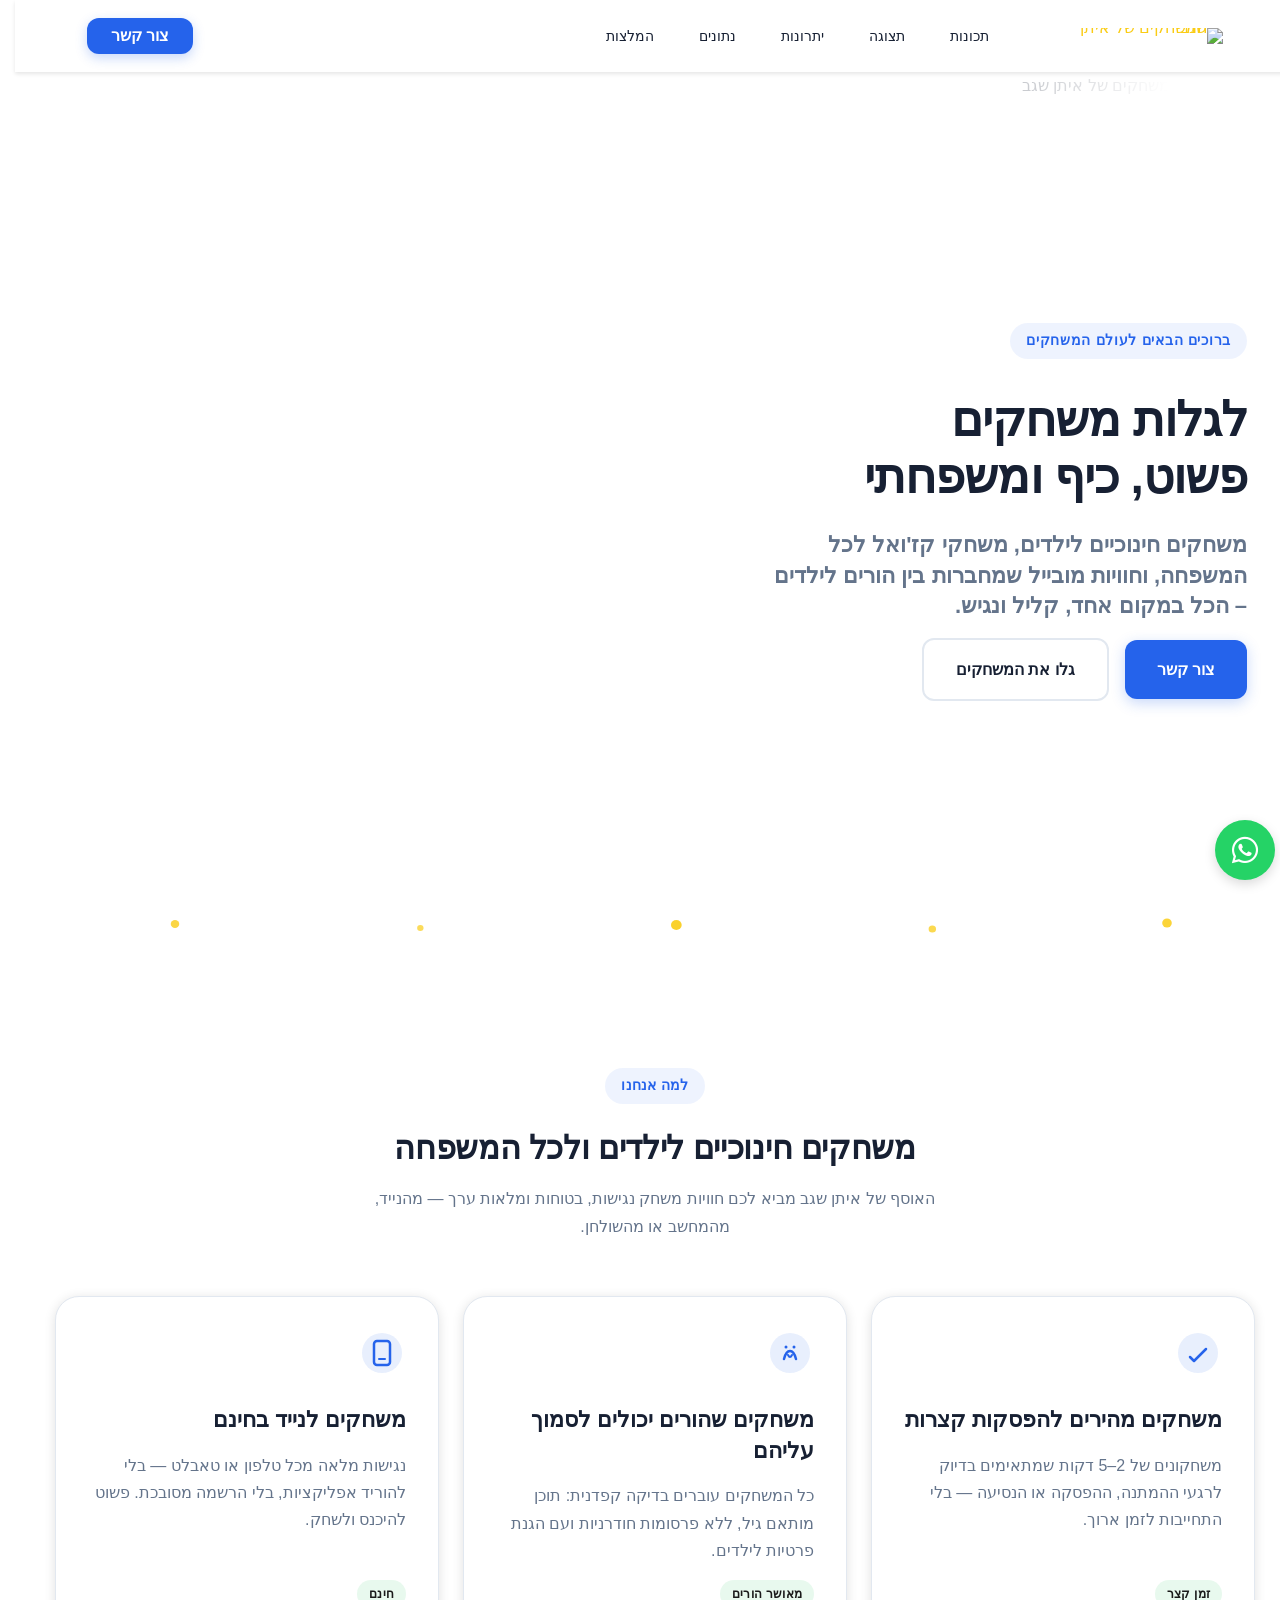
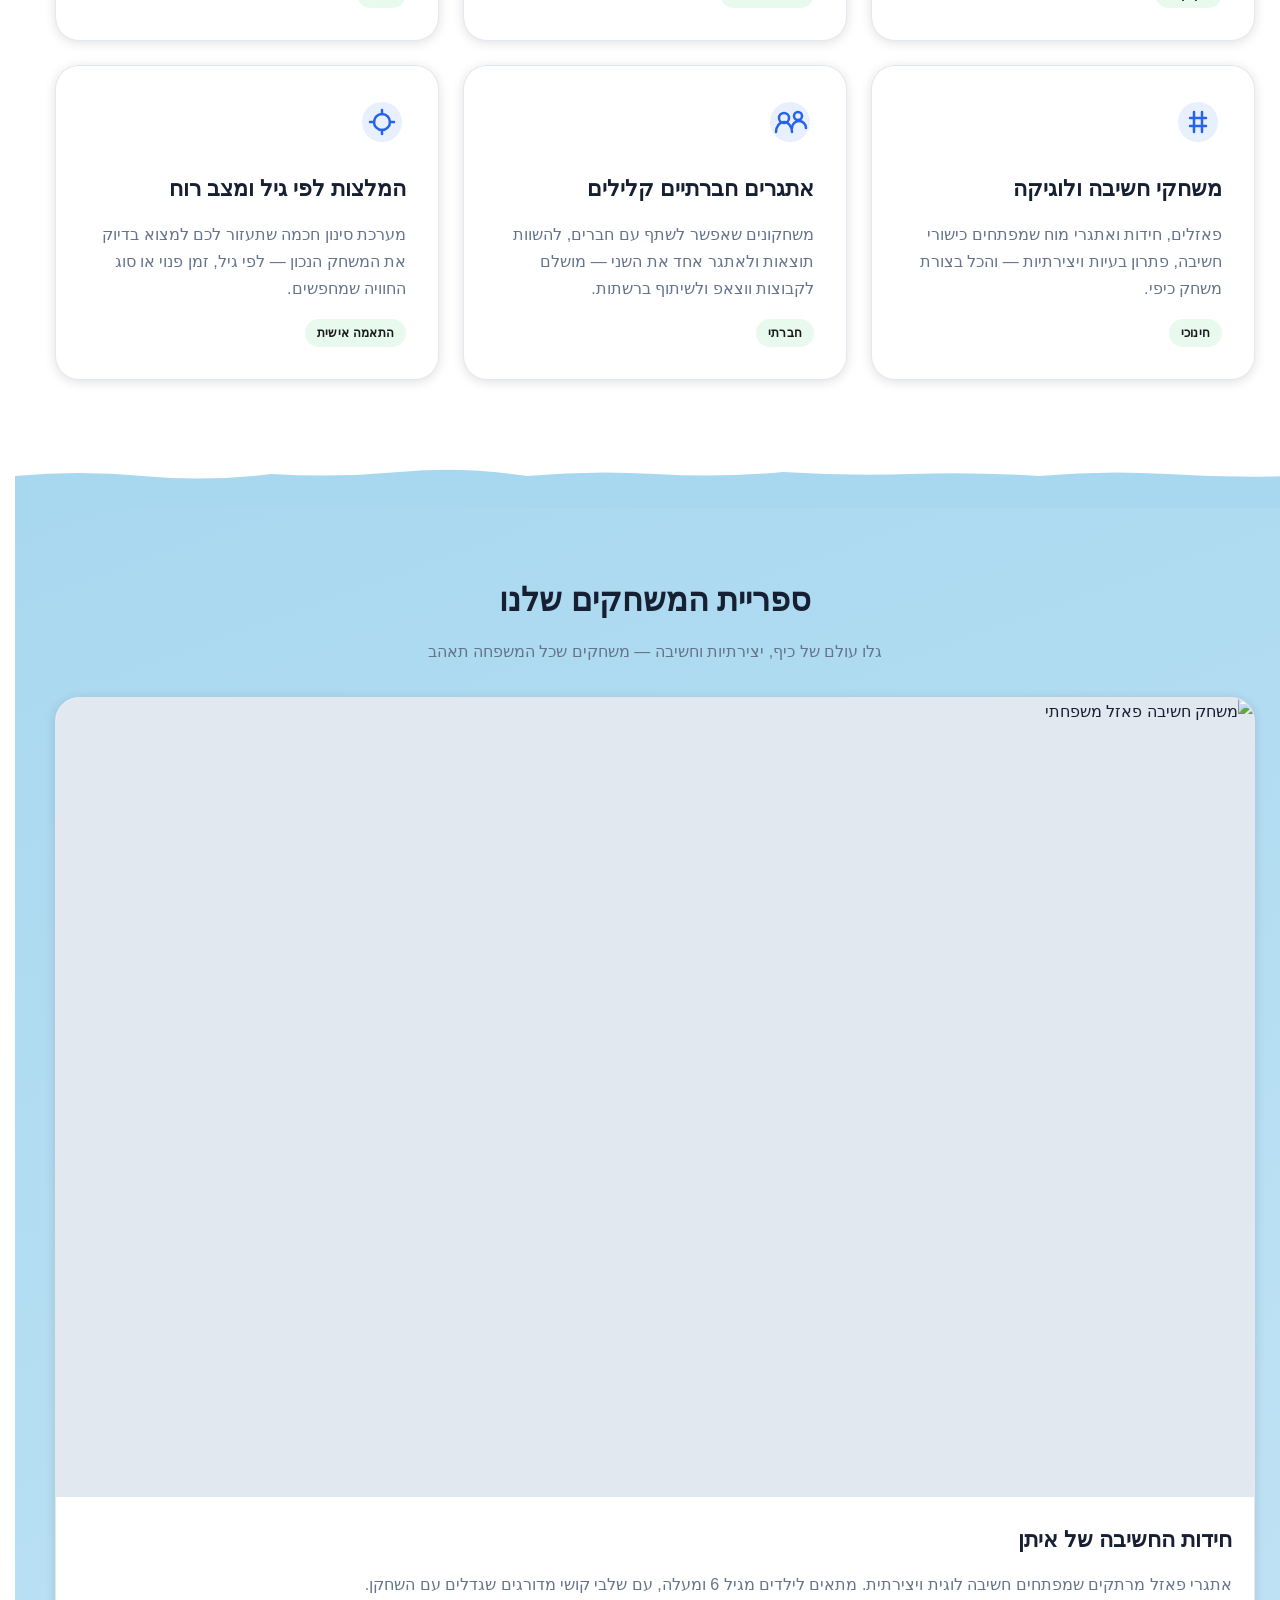
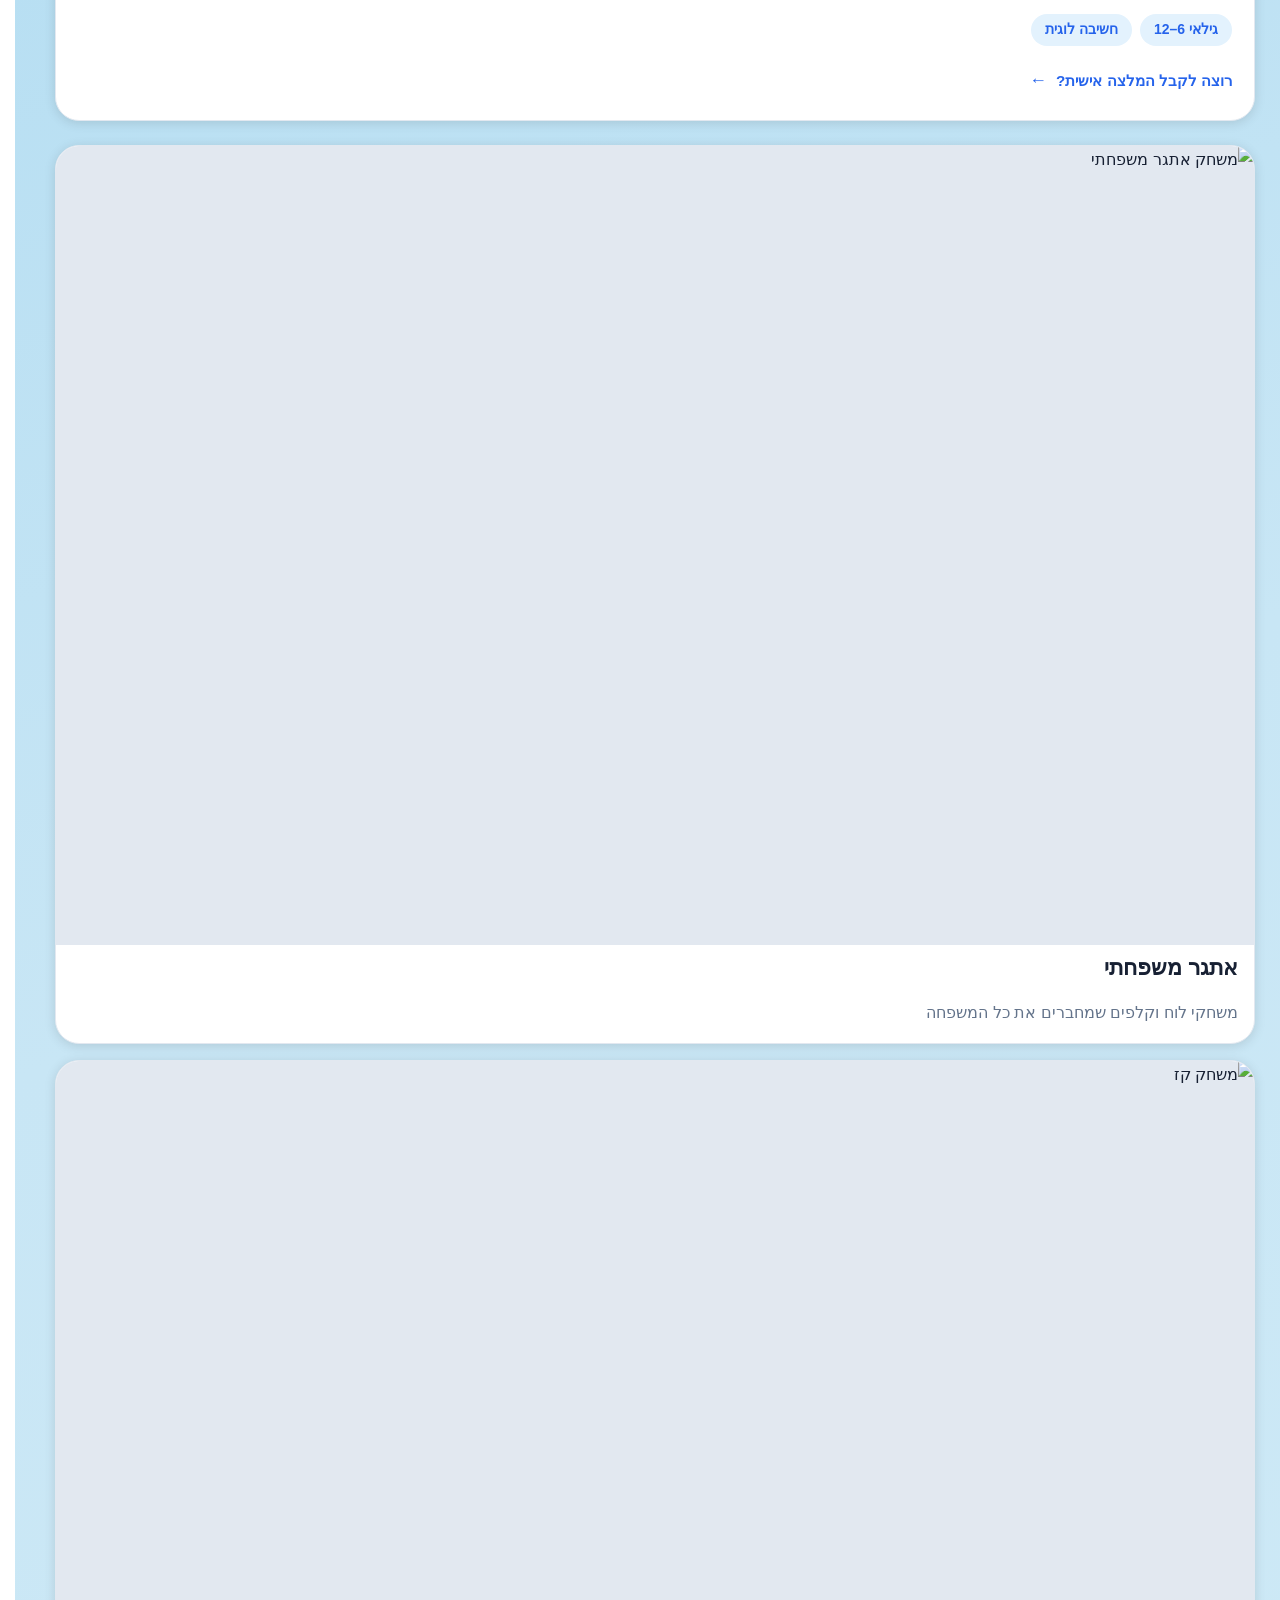
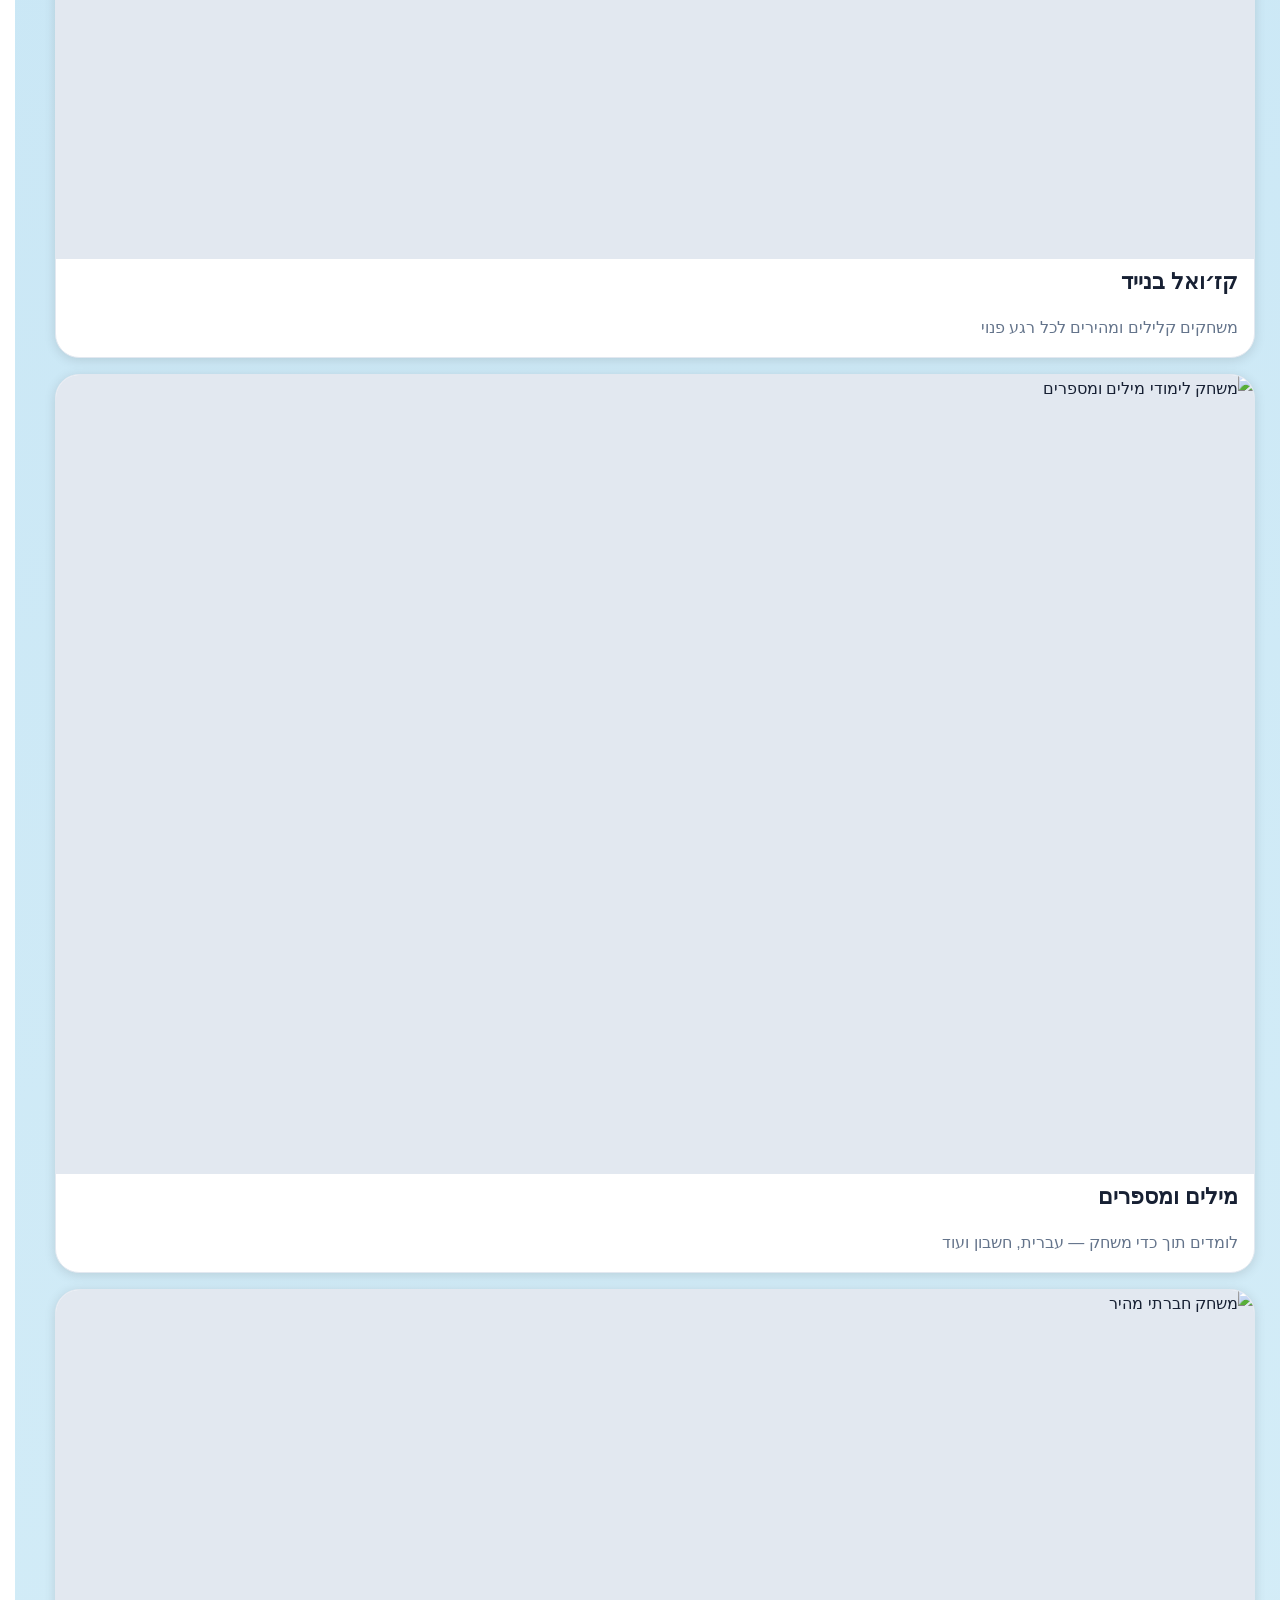
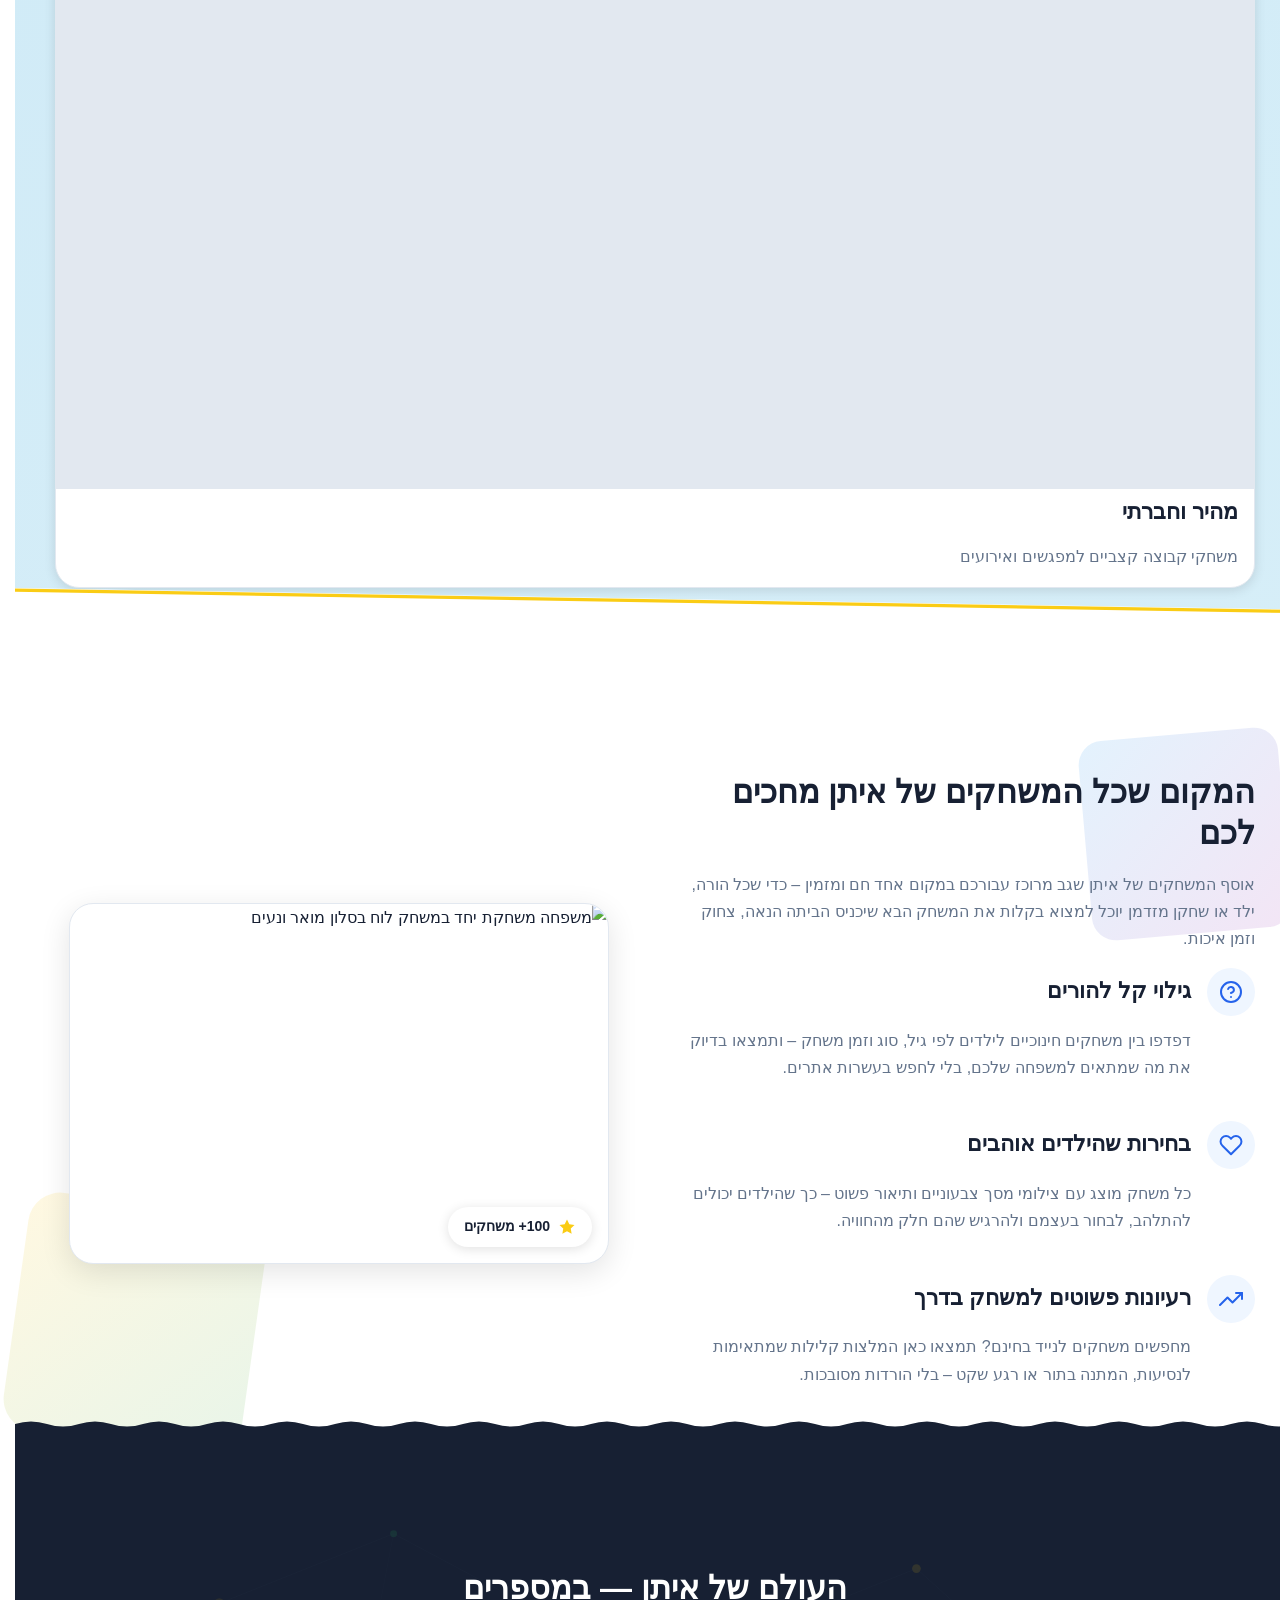
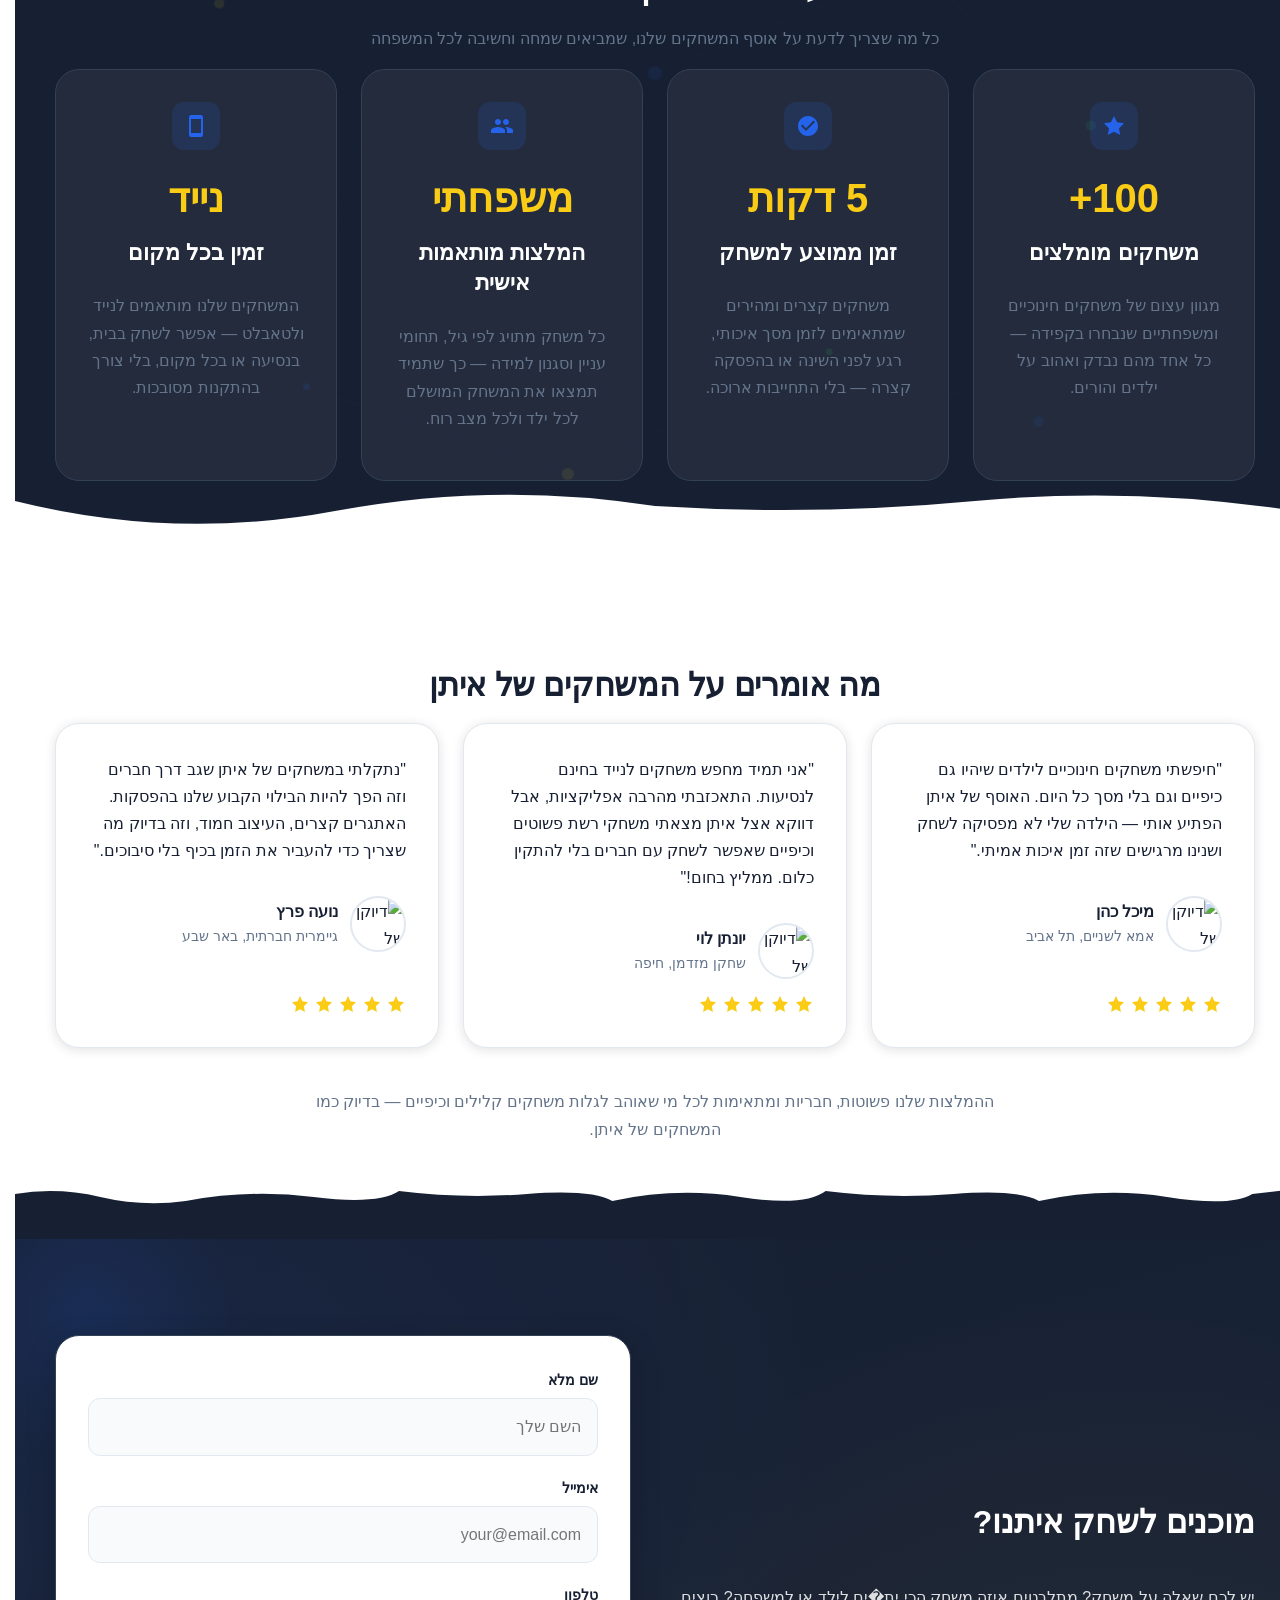
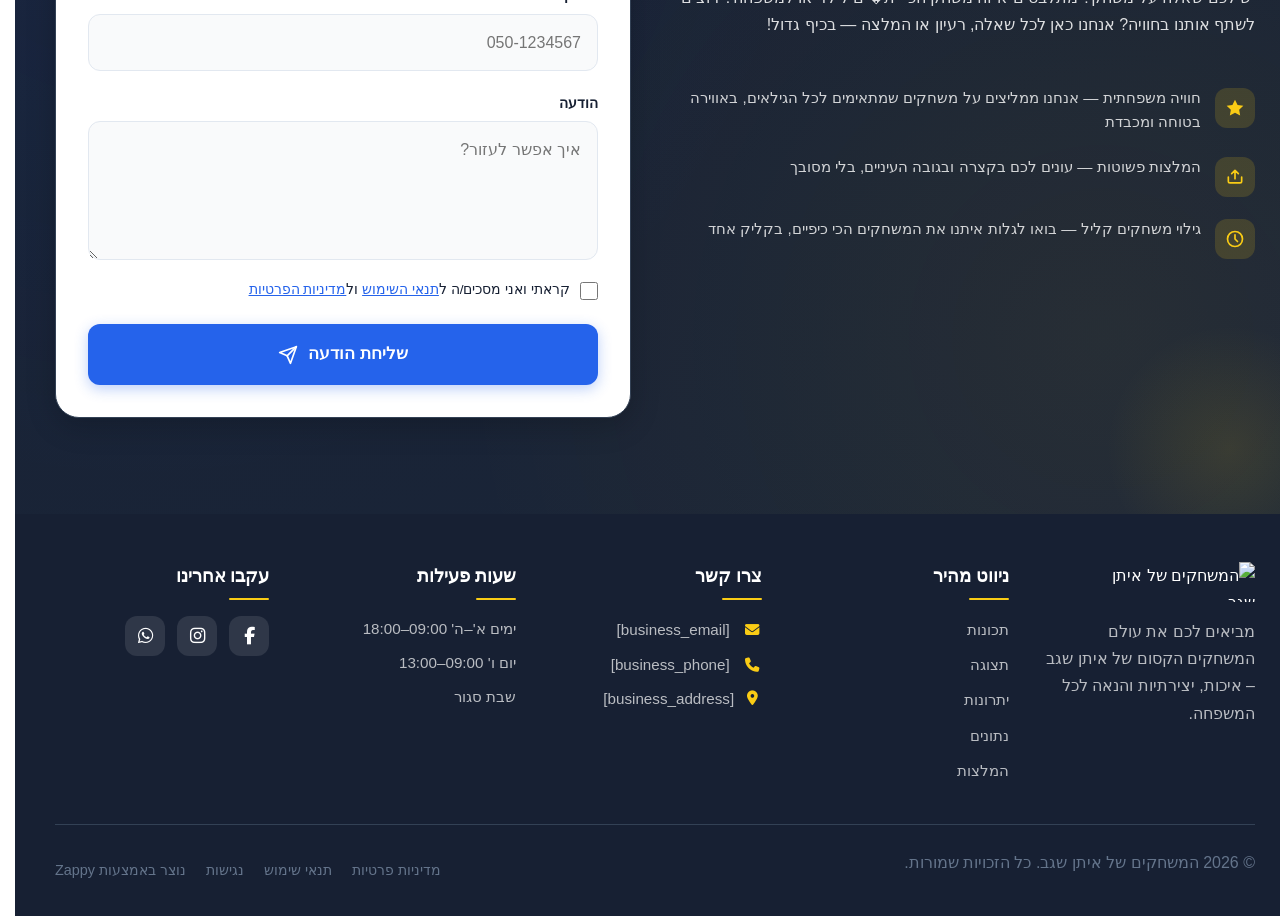
==== public/index.html @ aab6c05f "Initial website commit" ====
<!DOCTYPE html>
<html lang="he" dir="rtl">
<head>
    <meta charset="UTF-8">
    <meta name="viewport" content="width=device-width, initial-scale=1.0">
    <meta name="robots" content="index, follow">
    <title>גלו את עולם המשחקים החינוכיים — המשחקים של איתן שגב</title>
    <meta name="description" content="הכניסו את הילדים לעולם קסום של משחקים חינוכיים לילדים ומשחקי לוח למשפחה שמפתחים חשיבה ויצירתיות. הצטרפו לאיתן שגב לחוויה בלתי נשכחת!">
    <meta name="keywords" content="משחקים חינוכיים לילדים, משחקי לוח למשפחה, המשחקים של איתן שגב, משחקים לנייד בחינם, משחקי חשיבה לילדים">
    
    <!-- Favicons -->
    <link rel="icon" type="image/x-icon" href="/assets/favicon.ico">
    <link rel="icon" type="image/png" sizes="16x16" href="/assets/favicon-16x16.png">
    <link rel="icon" type="image/png" sizes="32x32" href="/assets/favicon-32x32.png">
    <link rel="icon" type="image/png" sizes="48x48" href="/assets/favicon-48x48.png">
    <link rel="icon" type="image/png" sizes="192x192" href="/assets/favicon-192x192.png">
    <link rel="icon" type="image/png" sizes="512x512" href="/assets/favicon-512x512.png">
    <link rel="apple-touch-icon" href="/assets/apple-touch-icon.png">
    <!-- Zappy Analytics -->
<script>
(function() {
  'use strict';
  
  // Configuration
  var config = {
    websiteId: '2c0c2017-15a7-45fa-8657-84c7f6a9f8ad',
    apiUrl: 'https://api.zappy5.com/api/analytics/track',
    sessionDuration: 30 * 60 * 1000, // 30 minutes
    visitorDuration: 30 * 24 * 60 * 60 * 1000, // 30 days
    trackPageViews: true,
    trackClicks: true,
    trackFormSubmissions: true
  };
  
  // Generate or retrieve persistent visitor ID (30 days)
  function getVisitorId() {
    var visitorKey = 'zappy_visitor_' + config.websiteId;
    var visitor = null;
    
    try {
      visitor = localStorage.getItem(visitorKey);
      if (visitor) {
        var visitorData = JSON.parse(visitor);
        var now = Date.now();
        
        // Check if visitor ID is still valid (30 days)
        if (now - visitorData.created < config.visitorDuration) {
          // Update last seen timestamp
          visitorData.lastSeen = now;
          localStorage.setItem(visitorKey, JSON.stringify(visitorData));
          return visitorData.id;
        }
      }
    } catch (e) {
      console.warn('Zappy Analytics: LocalStorage not available');
    }
    
    // Generate new visitor ID
    var newVisitorId = 'zv_' + Date.now() + '_' + Math.random().toString(36).substr(2, 9);
    
    try {
      localStorage.setItem(visitorKey, JSON.stringify({
        id: newVisitorId,
        created: Date.now(),
        lastSeen: Date.now()
      }));
    } catch (e) {
      // Continue without local storage
    }
    
    return newVisitorId;
  }
  
  // Generate or retrieve session ID (30 minutes)
  function getSessionId() {
    var sessionKey = 'zappy_session_' + config.websiteId;
    var session = null;
    
    try {
      session = sessionStorage.getItem(sessionKey);
      if (session) {
        var sessionData = JSON.parse(session);
        var now = Date.now();
        
        // Check if session is still valid
        if (now - sessionData.timestamp < config.sessionDuration) {
          // Update timestamp
          sessionData.timestamp = now;
          sessionStorage.setItem(sessionKey, JSON.stringify(sessionData));
          return sessionData.id;
        }
      }
    } catch (e) {
      console.warn('Zappy Analytics: SessionStorage not available');
    }
    
    // Generate new session ID
    var newSessionId = 'zs_' + Date.now() + '_' + Math.random().toString(36).substr(2, 9);
    
    try {
      sessionStorage.setItem(sessionKey, JSON.stringify({
        id: newSessionId,
        timestamp: Date.now()
      }));
    } catch (e) {
      // Continue without session storage
    }
    
    return newSessionId;
  }
  
  var visitorId = getVisitorId();
  var sessionId = getSessionId();
  
  // Track an event
  function trackEvent(eventType, data) {
    data = data || {};
    
    var eventData = {
      website_id: config.websiteId,
      event_type: eventType,
      page_path: window.location.pathname,
      referrer: document.referrer || 'direct',
      visitor_id: visitorId,
      session_id: sessionId,
      metadata: data
    };
    
    // Use sendBeacon if available (better for page unload events)
    if (navigator.sendBeacon) {
      var blob = new Blob([JSON.stringify(eventData)], { type: 'application/json' });
      navigator.sendBeacon(config.apiUrl, blob);
    } else {
      // Fallback to fetch
      fetch(config.apiUrl, {
        method: 'POST',
        headers: {
          'Content-Type': 'application/json'
        },
        body: JSON.stringify(eventData),
        keepalive: true
      }).catch(function(error) {
        console.warn('Zappy Analytics: Failed to track event', error);
      });
    }
  }
  
  // Track page view
  if (config.trackPageViews) {
    trackEvent('pageview', {
      title: document.title,
      url: window.location.href
    });
  }
  
  // Track clicks on important elements
  if (config.trackClicks) {
    document.addEventListener('click', function(e) {
      var target = e.target;
      
      // Track button clicks (counted as actions)
      if (target.tagName === 'BUTTON' || target.closest('button')) {
        var button = target.tagName === 'BUTTON' ? target : target.closest('button');
        var clickMeta = {
          element: 'button',
          text: button.textContent.trim().substring(0, 100),
          id: button.id || null,
          class: button.className || null
        };
        
        trackEvent('click', clickMeta);
      }
      
      // Track link clicks (navigation - not counted as actions)
      else if (target.tagName === 'A' || target.closest('a')) {
        var link = target.tagName === 'A' ? target : target.closest('a');
        var navMeta = {
          element: 'link',
          text: link.textContent.trim().substring(0, 100),
          href: link.href,
          external: link.hostname !== window.location.hostname
        };
        
        trackEvent('navigation', navMeta);
      }
    }, true);
  }
  
  
  // Track form submissions
  if (config.trackFormSubmissions) {
    document.addEventListener('submit', function(e) {
      var form = e.target;
      
      trackEvent('form_submit', {
        form_id: form.id || null,
        form_name: form.name || null,
        form_action: form.action || null,
        form_method: form.method || 'GET'
      });
    }, true);
  }
  
  // Track time on page (send on page unload)
  var pageLoadTime = Date.now();
  
  window.addEventListener('beforeunload', function() {
    var timeOnPage = Math.floor((Date.now() - pageLoadTime) / 1000); // in seconds
    
    trackEvent('page_unload', {
      time_on_page: timeOnPage,
      page_path: window.location.pathname
    });
  });
  
  // Expose tracking function globally for custom events
  window.zappyAnalytics = {
    track: trackEvent,
    getVisitorId: function() { return visitorId; },
    getSessionId: function() { return sessionId; }
  };
  
})();
</script>
<!-- End Zappy Analytics -->
    <meta property="og:title" content="גלו את עולם המשחקים החינוכיים — המשחקים של איתן שגב">
    <meta property="og:description" content="הכניסו את הילדים לעולם קסום של משחקים חינוכיים לילדים ומשחקי לוח למשפחה שמפתחים חשיבה ויצירתיות. הצטרפו לאיתן שגב לחוויה בלתי נשכחת!">
    <meta name="twitter:card" content="summary_large_image">
    <meta name="twitter:title" content="גלו את עולם המשחקים החינוכיים — המשחקים של איתן שגב">
    <meta name="twitter:description" content="הכניסו את הילדים לעולם קסום של משחקים חינוכיים לילדים ומשחקי לוח למשפחה שמפתחים חשיבה ויצירתיות. הצטרפו לאיתן שגב לחוויה בלתי נשכחת!">
    <meta property="og:type" content="website">
  <meta property="og:locale" content="he_IL">
  
  
  
  
  
  <link rel="stylesheet" href="https://cdnjs.cloudflare.com/ajax/libs/font-awesome/6.4.0/css/all.min.css">
  <style>
    .skip-link { position: absolute; top: 0; left: 0; transform: translateY(-200%); padding: 12px 18px; background: var(--bg-dark, #1a1a1a); color: var(--text-light, #fff); font-weight: 600; border-radius: 0 0 8px 0; z-index: 10000; }
    .skip-link:focus { transform: none; outline: 2px solid var(--ring, #fff); outline-offset: 2px; }
    :focus-visible { outline: 2px solid var(--ring, currentColor); outline-offset: 3px; }
  </style>


  
    <!-- Favicons -->
    <link rel="icon" type="image/x-icon" href="/assets/favicon.ico">
    <link rel="icon" type="image/png" sizes="16x16" href="/assets/favicon-16x16.png">
    <link rel="icon" type="image/png" sizes="32x32" href="/assets/favicon-32x32.png">
    <link rel="icon" type="image/png" sizes="48x48" href="/assets/favicon-48x48.png">
    <link rel="icon" type="image/png" sizes="192x192" href="/assets/favicon-192x192.png">
    <link rel="icon" type="image/png" sizes="512x512" href="/assets/favicon-512x512.png">
    <link rel="apple-touch-icon" href="/assets/apple-touch-icon.png">
    <!-- Cookie Consent -->
    <link rel="stylesheet" href="https://cdn.jsdelivr.net/npm/vanilla-cookieconsent@3/dist/cookieconsent.css">
    <script src="https://cdn.jsdelivr.net/npm/vanilla-cookieconsent@3/dist/cookieconsent.umd.js"></script>
    <!-- Mickidum Accessibility Toolbar -->
    <script src="https://cdn.jsdelivr.net/gh/mickidum/acc_toolbar/acctoolbar/acctoolbar.min.js"></script>
    <link rel="stylesheet" href="/styles.css">
    <script>window.ZAPPY_WEBSITE_ID = "2c0c2017-15a7-45fa-8657-84c7f6a9f8ad"; window.ZAPPY_API_BASE = "https://api.zappy5.com";</script>

    <style id="zappy-dropdown-submenu-styles">
      /* ========== DESKTOP DROPDOWN SUBMENU STYLES ========== */
      /* Base styles for dropdown submenus - parent must be positioned */
      .nav-menu li:has(.sub-menu), nav li:has(.sub-menu), .navbar li:has(.sub-menu), #navMenu li:has(.sub-menu) { position: relative; }
      /* Submenu base - hidden by default */
      .nav-menu .sub-menu, nav .sub-menu, .navbar .sub-menu, #navMenu .sub-menu { display: block !important; position: absolute !important; top: 100%; left: 0; min-width: 220px; background: white; border-radius: 8px; box-shadow: 0 8px 25px rgba(0,0,0,0.15); padding: 8px 0; opacity: 0; visibility: hidden; transform: translateY(10px); transition: all 0.3s ease; z-index: 1000; list-style: none; pointer-events: none; }
      /* CRITICAL: Desktop hover styles to show dropdown */
      .nav-menu li:hover > .sub-menu, nav li:hover > .sub-menu, .navbar li:hover > .sub-menu, #navMenu li:hover > .sub-menu { opacity: 1 !important; visibility: visible !important; transform: translateY(0) !important; pointer-events: auto !important; }
      /* Submenu item styling */
      .sub-menu li { list-style: none; margin: 0; padding: 0; }
      .sub-menu a { display: block !important; padding: 10px 16px !important; color: var(--text-dark, #333) !important; font-weight: 500; text-decoration: none; white-space: nowrap; transition: background-color 0.2s; }
      .sub-menu .zappy-nav-child > a { padding-left: 28px !important; font-size: 0.9em !important; opacity: 0.85 !important; }
      [dir="rtl"] .sub-menu .zappy-nav-child > a, html[lang="he"] .sub-menu .zappy-nav-child > a, html[lang="ar"] .sub-menu .zappy-nav-child > a { padding-left: 10px !important; padding-right: 28px !important; }
      .sub-menu .zappy-nav-parent > a { font-weight: 600 !important; }
      .sub-menu a:hover { background-color: #f5f5f5; }
      /* RTL (Hebrew/Arabic) dropdown positioning */
      [dir="rtl"] .nav-menu .sub-menu, [dir="rtl"] nav .sub-menu, [dir="rtl"] .navbar .sub-menu, html[lang="he"] .nav-menu .sub-menu, html[lang="he"] nav .sub-menu, html[lang="he"] .navbar .sub-menu, html[lang="ar"] .nav-menu .sub-menu, html[lang="ar"] nav .sub-menu, html[lang="ar"] .navbar .sub-menu { left: auto !important; right: 0 !important; }
      /* Hide empty dropdown menus (exclude catalog sub-menus that use <a> children instead of <li>) */
      .sub-menu:empty, .sub-menu:not(:has(li:not(.zappy-hidden-menu-item))):not(:has(> a)), .sub-menu:not(:has(li)):not(:has(> a)) { display: none !important; opacity: 0 !important; visibility: hidden !important; pointer-events: none !important; }
      /* Desktop: show submenu on Menu Group hover */
      li:has(.menu-group-title):hover > .sub-menu { opacity: 1 !important; visibility: visible !important; transform: translateY(0) !important; pointer-events: auto !important; }
      /* Menu Group title styling */
      .nav-menu > li > .menu-group-title, #navMenu > li > .menu-group-title { display: inline-block; padding: 0.5rem 1rem; cursor: default; user-select: none; }
      
      /* ========== MOBILE SUBMENU STYLES ========== */
      @media (max-width: 768px) {
        .nav-menu .sub-menu, nav .sub-menu, .navbar .sub-menu, #navMenu .sub-menu { position: static !important; transform: none !important; box-shadow: none !important; background: transparent !important; max-height: 0; overflow: hidden; opacity: 0; visibility: hidden; transition: max-height 0.3s ease, opacity 0.3s ease; padding: 0 !important; border-radius: 0 !important; }
        .navbar .sub-menu.mobile-expanded, .nav-menu .sub-menu.mobile-expanded, #navMenu .sub-menu.mobile-expanded { max-height: none !important; overflow-y: visible !important; opacity: 1 !important; visibility: visible !important; padding: 8px 0 8px 16px !important; }
        [dir="rtl"] .sub-menu.mobile-expanded, html[lang="he"] .sub-menu.mobile-expanded { padding: 8px 16px 8px 0 !important; }
        /* Disable hover behavior on mobile */
        .nav-menu li:hover > .sub-menu, nav li:hover > .sub-menu, .navbar li:hover > .sub-menu, #navMenu li:hover > .sub-menu { opacity: 0; visibility: hidden; pointer-events: none; }
        .nav-menu li > .sub-menu.mobile-expanded, nav li > .sub-menu.mobile-expanded, .navbar li > .sub-menu.mobile-expanded, #navMenu li > .sub-menu.mobile-expanded { opacity: 1 !important; visibility: visible !important; pointer-events: auto !important; }
        .nav-menu li:has(.sub-menu), nav li:has(.sub-menu), .navbar li:has(.sub-menu), #navMenu li:has(.sub-menu) { display: flex !important; flex-wrap: wrap !important; align-items: center !important; position: relative !important; min-height: 44px !important; }
        .nav-menu li:has(.sub-menu) > a, nav li:has(.sub-menu) > a, .navbar li:has(.sub-menu) > a, #navMenu li:has(.sub-menu) > a { flex: 1 !important; min-width: 0 !important; }
        .nav-menu li:has(.sub-menu) > .menu-group-title, nav li:has(.sub-menu) > .menu-group-title, .navbar li:has(.sub-menu) > .menu-group-title, #navMenu li:has(.sub-menu) > .menu-group-title { flex: 1 !important; min-width: 0 !important; padding: 0 !important; line-height: inherit !important; }
        .nav-menu li:has(.sub-menu) > .sub-menu, nav li:has(.sub-menu) > .sub-menu, .navbar li:has(.sub-menu) > .sub-menu, #navMenu li:has(.sub-menu) > .sub-menu { flex-basis: 100% !important; width: 100% !important; }
        .nav-menu li:has(.sub-menu) > a [class*="chevron"], .nav-menu li:has(.sub-menu) > a [class*="arrow"], .nav-menu li:has(.sub-menu) > a .fa-chevron-down, .nav-menu li:has(.sub-menu) > a .fa-angle-down, nav li:has(.sub-menu) > a [class*="chevron"], nav li:has(.sub-menu) > a [class*="arrow"], #navMenu li:has(.sub-menu) > a [class*="chevron"], #navMenu li:has(.sub-menu) > a [class*="arrow"] { display: none !important; visibility: hidden !important; }
        .mobile-submenu-toggle { display: flex !important; align-items: center !important; justify-content: center !important; width: 44px !important; height: auto !important; background: transparent !important; border: none !important; cursor: pointer !important; color: var(--text-dark) !important; position: static !important; flex-shrink: 0 !important; align-self: stretch !important; z-index: 2 !important; padding: 0 !important; margin: 0 !important; }
        .mobile-submenu-toggle::after { content: '' !important; width: 0 !important; height: 0 !important; border-left: 6px solid transparent !important; border-right: 6px solid transparent !important; border-top: 7px solid currentColor !important; transition: transform 0.3s ease !important; }
        .mobile-submenu-toggle.expanded::after { transform: rotate(180deg) !important; }
        .sub-menu a { padding: 10px 0 !important; display: block !important; color: var(--text-dark) !important; white-space: normal !important; }
        .sub-menu .zappy-nav-child > a { padding-left: 28px !important; font-size: 0.9em !important; opacity: 0.85 !important; }
        [dir="rtl"] .sub-menu .zappy-nav-child > a, html[lang="he"] .sub-menu .zappy-nav-child > a, html[lang="ar"] .sub-menu .zappy-nav-child > a { padding-left: 0 !important; padding-right: 28px !important; }
        .sub-menu .zappy-nav-parent > a { font-weight: 600 !important; }
        .nav-menu.active, #navMenu.active { max-width: 100vw !important; overflow-x: hidden !important; box-sizing: border-box !important; }
        .navbar .sub-menu li a, nav.navbar .sub-menu li a, .zappy-products-dropdown .sub-menu a { color: var(--text-dark) !important; }
      }
      @media (min-width: 769px) { .mobile-submenu-toggle { display: none !important; } }
    </style>

    <style id="zappy-widget-visibility">
      html[dir="rtl"] .whatsapp-float { right: 20px !important; left: auto !important; }
      html[dir="ltr"] .whatsapp-float, html:not([dir]) .whatsapp-float { left: 20px !important; right: auto !important; }
      html[dir="rtl"] #mic-access-tool-general-button, html[dir="rtl"] .mic-access-tool-general-button,
      html[dir="rtl"] #mic-init-access-tool .mic-access-tool-general-button,
      html[dir="rtl"] #mic-init-access-tool #mic-access-tool-general-button,
      html[dir="rtl"] ._access-icon { left: 20px !important; right: auto !important; }
      html[dir="ltr"] #mic-access-tool-general-button, html[dir="ltr"] .mic-access-tool-general-button,
      html[dir="ltr"] #mic-init-access-tool .mic-access-tool-general-button,
      html[dir="ltr"] #mic-init-access-tool #mic-access-tool-general-button,
      html[dir="ltr"] ._access-icon,
      html:not([dir]) #mic-access-tool-general-button, html:not([dir]) .mic-access-tool-general-button,
      html:not([dir]) #mic-init-access-tool .mic-access-tool-general-button,
      html:not([dir]) #mic-init-access-tool #mic-access-tool-general-button,
      html:not([dir]) ._access-icon { right: 20px !important; left: auto !important; }
      @media (max-width: 768px) { .whatsapp-float { display: flex !important; } }
      @media (min-width: 769px) { .whatsapp-float { display: flex !important; } }
      @media (max-width: 768px) {
        #mic-access-tool-general-button, .mic-access-tool-general-button,
        #mic-init-access-tool .mic-access-tool-general-button, #mic-init-access-tool #mic-access-tool-general-button,
        ._access-icon { display: flex !important; visibility: visible !important; opacity: 1 !important; pointer-events: auto !important; }
        #mic-access-tool-box.opened-mic-access-tool, .mic-access-tool-box.opened-mic-access-tool,
        #mic-init-access-tool #mic-access-tool-box.opened-mic-access-tool {
          visibility: visible !important; opacity: 1 !important; pointer-events: auto !important;
        }
      }
      @media (min-width: 769px) {
        #mic-access-tool-general-button, .mic-access-tool-general-button,
        #mic-init-access-tool .mic-access-tool-general-button, #mic-init-access-tool #mic-access-tool-general-button,
        ._access-icon { display: flex !important; visibility: visible !important; opacity: 1 !important; pointer-events: auto !important; }
        #mic-access-tool-box.opened-mic-access-tool, .mic-access-tool-box.opened-mic-access-tool,
        #mic-init-access-tool #mic-access-tool-box.opened-mic-access-tool {
          visibility: visible !important; opacity: 1 !important; pointer-events: auto !important;
        }
      }
    </style>
</head>
<body>
<a class="skip-link" href="#main">דלג לתוכן הראשי</a>
  <nav class="navbar" dir="rtl">
  <!-- Mobile buttons: MUST be direct children of .navbar (outside nav-container) -->
  <button class="mobile-toggle" id="mobileToggle" aria-label="Menu">
    <svg class="hamburger-icon" width="24" height="24" viewBox="0 0 24 24" fill="none">
      <path d="M3 12h18M3 6h18M3 18h18" stroke="currentColor" stroke-width="2" stroke-linecap="round"/>
    </svg>
    <svg class="close-icon" width="24" height="24" viewBox="0 0 24 24" fill="none" style="display: none;">
      <path d="M18 6L6 18M6 6l12 12" stroke="currentColor" stroke-width="2" stroke-linecap="round"/>
    </svg>
  </button>
  
  <button class="phone-header-btn" data-phone="[business_phone]" aria-label="Call">
    <svg width="20" height="20" viewBox="0 0 24 24" fill="currentColor">
      <path d="M22 16.92v3a2 2 0 0 1-2.18 2 19.79 19.79 0 0 1-8.63-3.07 19.5 19.5 0 0 1-6-6 19.79 19.79 0 0 1-3.07-8.67A2 2 0 0 1 4.11 2h3a2 2 0 0 1 2 1.72 12.84 12.84 0 0 0 .7 2.81 2 2 0 0 1-.45 2.11L8.09 9.91a16 16 0 0 0 6 6l1.27-1.27a2 2 0 0 1 2.11-.45 12.84 12.84 0 0 0 2.81.7A2 2 0 0 1 22 16.92z"/>
    </svg>
  </button>

  <!-- nav-container: REQUIRED wrapper for layout elements (brand, menu, CTA) -->
  <div class="nav-container">
    <div class="nav-right-group"><div class="nav-brand">
      <a href="/" class="logo-link"><img class="logo" src="/assets/site-----image-1.webp" alt="המשחקים של איתן שגב"></a>
    </div><ul class="nav-menu" id="navMenu"><li><a href="#features">תכונות</a></li><li><a href="#showcase">תצוגה</a></li><li><a href="#benefits">יתרונות</a></li><li><a href="#stats">נתונים</a></li><li><a href="#testimonials">המלצות</a></li><li class="mobile-contact-link nav-cta-mobile-item"><a href="#contact" class="nav-cta-btn">צור קשר</a></li></ul></div>
    
    
    
    <div class="nav-cta-container">
      <a href="#contact" class="nav-cta-btn">צור קשר</a>
    </div>
  </div>
</nav>
<script>

// Navbar Mobile Menu Toggle and Contrast Fix
(function() {
  // Use 'load' event instead of 'DOMContentLoaded' to ensure we run AFTER all other scripts
  window.addEventListener('load', function() {
    
    // FIX MOBILE BUTTON CONTRAST
    // Detect navbar background color and apply contrasting color to mobile buttons
    const navbar = document.querySelector('.navbar, nav, header');
    if (!navbar) {
      console.log('[Navbar] Navbar element not found');
      return;
    }
    
    // DECLARE VARIABLES EARLY to avoid Temporal Dead Zone errors
    // These are used in multiple places below
    let mobileToggle = document.getElementById('mobileToggle') ||
                       document.querySelector('.mobile-toggle') ||
                       document.querySelector('.hamburger') ||
                       document.querySelector('.hamburger-menu') ||
                       document.querySelector('.menu-toggle') ||
                       document.querySelector('.burger-menu') ||
                       document.querySelector('[aria-label="Menu"]') ||
                       document.querySelector('[aria-label="תפריט"]');
    
    const phoneBtn = document.querySelector('.phone-header-btn');
    
    const computedStyle = window.getComputedStyle(navbar);
    let bgColor = computedStyle.backgroundColor;
    
    console.log('[Navbar] Initial navbar background:', bgColor);
    
    // Check if background is transparent or rgba with 0 alpha
    const isTransparent = bgColor === 'transparent' || 
                         bgColor === 'rgba(0, 0, 0, 0)' ||
                         (bgColor.startsWith('rgba') && bgColor.includes(', 0)'));
    
    if (isTransparent) {
      // Check for background-image or gradient
      const bgImage = computedStyle.backgroundImage;
      if (bgImage && bgImage !== 'none') {
        console.log('[Navbar] Navbar has background image/gradient, using dark text');
        bgColor = 'rgb(240, 240, 240)'; // Assume light background
      } else {
        // Transparent navbar - check body background
        const bodyBg = window.getComputedStyle(document.body).backgroundColor;
        console.log('[Navbar] Navbar transparent, using body background:', bodyBg);
        bgColor = bodyBg;
      }
    }
    
    // Calculate luminance to determine if background is light or dark
    const rgb = bgColor.match(/\d+/g);
    if (rgb && rgb.length >= 3) {
      const r = parseInt(rgb[0]);
      const g = parseInt(rgb[1]);
      const b = parseInt(rgb[2]);
      const luminance = (0.299 * r + 0.587 * g + 0.114 * b) / 255;
      
      // Mobile button colors are set by Claude's AI-generated CSS (same as .nav-menu a)
      // No dynamic color overrides needed - colors come from the generated navbar CSS
      console.log('[Navbar] Mobile button colors preserved from Claude CSS (luminance:', luminance.toFixed(2) + ')');
      
      // FIX ICON SIZES - Ensure SVGs are properly sized and visible
      // INJECT CRITICAL CSS TO OVERRIDE ANY CONFLICTING RULES
      const criticalCSS = document.createElement('style');
      criticalCSS.id = 'zappy-mobile-nav-fix';
      const htmlLang = document.documentElement.lang || 'en';
      const htmlDir = document.documentElement.dir || 'ltr';
      // Check both dir attribute AND lang for RTL detection
      // dir="rtl" is the most reliable indicator
      const isRTL = htmlDir === 'rtl' || htmlLang === 'he' || htmlLang === 'ar';
      
      criticalCSS.textContent = `
        /* Hide mobile buttons on desktop, show only on mobile */
        @media (min-width: 769px) {
          .mobile-toggle,
          .phone-header-btn {
            display: none !important;
          }
        }
        
        /* Show and position mobile buttons correctly on mobile */
        @media (max-width: 768px) {
          .navbar,
          nav.navbar {
            min-height: 70px !important;
          }

          .mobile-toggle,
          .phone-header-btn {
            position: absolute !important;
            top: 0 !important;
            bottom: 0 !important;
            margin-top: auto !important;
            margin-bottom: auto !important;
            transform: none !important;
            z-index: 1001 !important;
            display: flex !important;
            align-items: center !important;
            justify-content: center !important;
            width: 36px !important;
            height: 36px !important;
            border-radius: 50% !important;
            border: none !important;
            cursor: pointer !important;
            padding: 6px !important;
            background: none !important;
            color: var(--nav-text, var(--text-dark)) !important;
            touch-action: manipulation !important;
            -webkit-tap-highlight-color: transparent !important;
          }

          html[data-zappy-site-type="ecommerce"] .phone-header-btn,
          body[data-zappy-site-type="ecommerce"] .phone-header-btn,
          html[data-zappy-site-type="ecommerce"] header .phone-header-btn,
          html[data-zappy-site-type="ecommerce"] nav .phone-header-btn {
            display: none !important;
            visibility: hidden !important;
            width: 0 !important;
            height: 0 !important;
            min-width: 0 !important;
            overflow: hidden !important;
          }
          
          /* LTR positioning (default): hamburger LEFT, phone RIGHT */
          html:not([dir="rtl"]):not([lang="he"]):not([lang="ar"]) .mobile-toggle,
          html[dir="ltr"] .mobile-toggle {
            left: 12px !important;
            right: auto !important;
          }
          html:not([dir="rtl"]):not([lang="he"]):not([lang="ar"]) .phone-header-btn,
          html[dir="ltr"] .phone-header-btn {
            right: 12px !important;
            left: auto !important;
          }
          
          /* RTL positioning: hamburger RIGHT, phone LEFT */
          html[dir="rtl"] .mobile-toggle,
          html[lang="he"] .mobile-toggle,
          html[lang="ar"] .mobile-toggle {
            right: 12px !important;
            left: auto !important;
          }
          html[dir="rtl"] .phone-header-btn,
          html[lang="he"] .phone-header-btn,
          html[lang="ar"] .phone-header-btn {
            left: 12px !important;
            right: auto !important;
          }
          
          /* CRITICAL: Ensure nav-container has min-height on mobile */
          /* All children are positioned absolutely/fixed on mobile, so height:auto collapses to 0 */
          .nav-container {
            min-height: 70px !important;
            position: relative !important;
          }
          
          /* Ensure SVG icons are properly sized and inherit color */
          .mobile-toggle svg,
          .phone-header-btn svg {
            width: 24px !important;
            height: 24px !important;
            /* Don't force display - let JavaScript control hamburger/close toggle */
          }
          
          /* Reset nav-cta-container on mobile - remove desktop box-shadow/padding */
          /* that creates a visible ghost box when CTA button is hidden */
          .nav-cta-container {
            box-shadow: none !important;
            padding: 0 !important;
          }
          
          /* Hide nav-cta-container entirely on mobile when there's no lang-switcher */
          /* (only the CTA button is inside, and it's hidden on mobile) */
          .nav-cta-container:not(:has(.lang-switcher)) {
            display: none !important;
          }
          
          /* CRITICAL: Prevent hero image fade gradient from bleeding over headline text */
          /* The .image-fade-gradient has bottom: -30px (extends below parent) */
          /* On mobile stacked layout, this overlaps the h1 text below the image */
          .hero-image-column {
            overflow: hidden !important;
          }
          .image-fade-gradient {
            bottom: 0 !important;
          }
          
          /* Hide desktop language switcher on mobile - hamburger menu handles it */
          /* High specificity to override stored CSS */
          .lang-switcher,
          .nav-cta-container .lang-switcher,
          .nav-container .lang-switcher,
          .navbar .lang-switcher,
          .navbar .nav-cta-container .lang-switcher {
            display: none !important;
          }
        }
      `;
      
      // Remove existing fix if present and inject new one
      const existing = document.getElementById('zappy-mobile-nav-fix');
      if (existing) existing.remove();
      document.head.appendChild(criticalCSS);
      
      console.log('[Navbar] Critical CSS injected for mobile nav positioning');
      
      // ONLY apply inline positioning styles on mobile viewport
      // On desktop, the CSS handles hiding these buttons with display: none
      // Inline styles were breaking desktop layout by overriding CSS
      const isMobileViewport = window.innerWidth <= 768;
      
      if (mobileToggle) {
        // Icon sizing applies to all viewports for consistency
        const hamburgerIcon = mobileToggle.querySelector('.hamburger-icon');
        const closeIcon = mobileToggle.querySelector('.close-icon');
        
        if (hamburgerIcon) {
          hamburgerIcon.style.setProperty('width', '24px', 'important');
          hamburgerIcon.style.setProperty('height', '24px', 'important');
          hamburgerIcon.style.setProperty('display', 'block', 'important'); // Show hamburger by default
        }
        if (closeIcon) {
          closeIcon.style.setProperty('width', '24px', 'important');
          closeIcon.style.setProperty('height', '24px', 'important');
          closeIcon.style.setProperty('display', 'none', 'important'); // Hide close icon by default
        }
        
        // ONLY set positioning inline styles on mobile
        if (isMobileViewport) {
          mobileToggle.style.setProperty('position', 'absolute', 'important');
          mobileToggle.style.setProperty('top', '0', 'important');
          mobileToggle.style.setProperty('bottom', '0', 'important');
          mobileToggle.style.setProperty('margin-top', 'auto', 'important');
          mobileToggle.style.setProperty('margin-bottom', 'auto', 'important');
          mobileToggle.style.setProperty('transform', 'none', 'important');
          mobileToggle.style.setProperty('z-index', '1001', 'important');
          
          // Clear any inline left/right so CSS can take over based on html[dir]
          mobileToggle.style.removeProperty('left');
          mobileToggle.style.removeProperty('right');
          
          console.log('[Navbar] Mobile toggle positioning applied (mobile viewport)');
        } else {
          // On desktop, clear any positioning styles to let CSS handle it
          mobileToggle.style.removeProperty('position');
          mobileToggle.style.removeProperty('top');
          mobileToggle.style.removeProperty('transform');
          mobileToggle.style.removeProperty('z-index');
          mobileToggle.style.removeProperty('left');
          mobileToggle.style.removeProperty('right');
          console.log('[Navbar] Desktop viewport - cleared mobile toggle inline positioning');
        }
      }
      
      if (phoneBtn) {
        // Icon sizing applies to all viewports
        const phoneIcon = phoneBtn.querySelector('svg');
        if (phoneIcon) {
          phoneIcon.style.width = '24px';
          phoneIcon.style.height = '24px';
          phoneIcon.setAttribute('width', '24');
          phoneIcon.setAttribute('height', '24');
        }
        
        // ONLY set positioning inline styles on mobile
        if (isMobileViewport) {
          phoneBtn.style.setProperty('position', 'absolute', 'important');
          phoneBtn.style.setProperty('top', '0', 'important');
          phoneBtn.style.setProperty('bottom', '0', 'important');
          phoneBtn.style.setProperty('margin-top', 'auto', 'important');
          phoneBtn.style.setProperty('margin-bottom', 'auto', 'important');
          phoneBtn.style.setProperty('transform', 'none', 'important');
          phoneBtn.style.setProperty('z-index', '1001', 'important');
          
          // Clear any inline left/right so CSS can take over based on html[dir]
          phoneBtn.style.removeProperty('left');
          phoneBtn.style.removeProperty('right');
          
          console.log('[Navbar] Phone button positioning applied (mobile viewport)');
        } else {
          // On desktop, clear any positioning styles to let CSS handle it
          phoneBtn.style.removeProperty('position');
          phoneBtn.style.removeProperty('top');
          phoneBtn.style.removeProperty('transform');
          phoneBtn.style.removeProperty('z-index');
          phoneBtn.style.removeProperty('left');
          phoneBtn.style.removeProperty('right');
          console.log('[Navbar] Desktop viewport - cleared phone button inline positioning');
        }
      }
    } else {
      console.log('[Navbar] Could not parse background color:', bgColor);
    }
    
    // MOBILE MENU TOGGLE
    // Re-query in case DOM changed (mobileToggle already declared at top of function)
    mobileToggle = document.getElementById('mobileToggle') ||
                   document.querySelector('.mobile-toggle') ||
                   document.querySelector('.hamburger') ||
                   document.querySelector('.hamburger-menu') ||
                   document.querySelector('.menu-toggle') ||
                   document.querySelector('.burger-menu') ||
                   document.querySelector('[aria-label="Menu"]') ||
                   document.querySelector('[aria-label="תפריט"]');
    
    // EXPANDED SEARCH: Find nav menu by ID or class
    const navMenu = document.getElementById('navMenu') ||
                  document.querySelector('.nav-menu') ||
                  document.querySelector('.nav-links') ||
                  document.querySelector('nav ul:not(.submenu)');
    
    if (!mobileToggle || !navMenu) {
      console.log('[Navbar] Mobile toggle or menu not found:', { toggle: !!mobileToggle, menu: !!navMenu });
      return;
    }
    
    // Ensure navMenu has ID for CSS targeting
    if (!navMenu.id) {
      navMenu.id = 'navMenu';
    }
    
    console.log('[Navbar] Initializing mobile menu...');
    
    // Remove any existing event listeners by cloning the button
    const newToggle = mobileToggle.cloneNode(true);
    mobileToggle.parentNode.replaceChild(newToggle, mobileToggle);
    
    // Toggle menu handler (shared by click and touchend)
    function handleToggle(e) {
      e.preventDefault();
      e.stopPropagation();
      
      const hamburgerIcon = newToggle.querySelector('.hamburger-icon');
      const closeIcon = newToggle.querySelector('.close-icon');
      const isActive = navMenu.classList.contains('active');
      
      if (isActive) {
        // Close menu
        navMenu.classList.remove('active');
        if (hamburgerIcon) hamburgerIcon.style.setProperty('display', 'block', 'important');
        if (closeIcon) closeIcon.style.setProperty('display', 'none', 'important');
        document.body.style.overflow = '';
        document.body.classList.remove('menu-open');
        console.log('[Navbar] Menu closed');
      } else {
        // Open menu
        navMenu.classList.add('active');
        if (hamburgerIcon) hamburgerIcon.style.setProperty('display', 'none', 'important');
        if (closeIcon) closeIcon.style.setProperty('display', 'block', 'important');
        document.body.style.overflow = 'hidden';
        document.body.classList.add('menu-open');
        console.log('[Navbar] Menu opened');
      }
    }
    
    // Use click for desktop/emulation and touchend as iOS Safari fallback.
    // Prevent double-fire with a timestamp guard.
    var lastToggleTime = 0;
    function guardedToggle(e) {
      var now = Date.now();
      if (now - lastToggleTime < 300) return;
      lastToggleTime = now;
      handleToggle(e);
    }
    
    newToggle.addEventListener('click', guardedToggle);
    newToggle.addEventListener('touchend', guardedToggle);

    // Close the full-screen overlay menu on Escape
    document.addEventListener('keydown', function(e) {
      if ((e.key === 'Escape' || e.key === 'Esc') && navMenu.classList.contains('active')) {
        const hamburgerIcon = newToggle.querySelector('.hamburger-icon');
        const closeIcon = newToggle.querySelector('.close-icon');
        navMenu.classList.remove('active');
        if (hamburgerIcon) hamburgerIcon.style.setProperty('display', 'block', 'important');
        if (closeIcon) closeIcon.style.setProperty('display', 'none', 'important');
        document.body.style.overflow = '';
        document.body.classList.remove('menu-open');
        console.log('[Navbar] Menu closed (Escape)');
      }
    });
    
    // Close menu when clicking nav links (but NOT dropdown toggles)
    const navLinks = navMenu.querySelectorAll('a');
    navLinks.forEach(function(link) {
      link.addEventListener('click', function() {
        // Don't close if it's a dropdown child (unless it's a real navigation link)
        if (this.getAttribute('href') === '#') return;
        
        const hamburgerIcon = newToggle.querySelector('.hamburger-icon');
        const closeIcon = newToggle.querySelector('.close-icon');
        
        navMenu.classList.remove('active');
        if (hamburgerIcon) hamburgerIcon.style.setProperty('display', 'block', 'important');
        if (closeIcon) closeIcon.style.setProperty('display', 'none', 'important');
        document.body.style.overflow = '';
        document.body.classList.remove('menu-open');
        console.log('[Navbar] Menu closed (link clicked)');
      });
    });
    
    // DROPDOWN MENU TOGGLE (for mobile and touch devices)
    var dropdownToggles = navMenu.querySelectorAll('.dropdown-toggle');
    dropdownToggles.forEach(function(toggle) {
      toggle.addEventListener('click', function(e) {
        e.preventDefault();
        e.stopPropagation();
        var parent = this.closest('.nav-dropdown');
        if (!parent) return;
        
        // Close other open dropdowns at the same level
        var siblings = parent.parentNode.querySelectorAll('.nav-dropdown.open');
        siblings.forEach(function(sib) {
          if (sib !== parent) sib.classList.remove('open');
        });
        
        parent.classList.toggle('open');
        console.log('[Navbar] Dropdown toggled:', parent.classList.contains('open') ? 'open' : 'closed');
      });
    });
    
    // Close dropdowns when clicking outside
    document.addEventListener('click', function(e) {
      if (!e.target.closest('.nav-dropdown')) {
        var openDropdowns = document.querySelectorAll('.nav-dropdown.open');
        openDropdowns.forEach(function(dd) { dd.classList.remove('open'); });
      }
    });
    
    console.log('[Navbar] Dropdown handlers initialized for ' + dropdownToggles.length + ' dropdowns');
    
    // Phone button functionality (phoneBtn already declared at top of function)
    if (phoneBtn) {
      phoneBtn.addEventListener('click', function() {
        // Get phone number from placeholder in page or use default
        const phoneLinks = document.querySelectorAll('a[href^="tel:"]');
        const phoneNumber = phoneLinks.length > 0 
          ? phoneLinks[0].getAttribute('href').replace('tel:', '')
          : '[business_phone]';
        
        window.location.href = 'tel:' + phoneNumber;
        console.log('[Navbar] Phone button clicked');
      });
    }
    
    console.log('[Navbar] Mobile menu initialized successfully');
    
    // WhatsApp button visibility is now controlled via CSS (siteSettings).
    // No JS-based desktop hiding — the button is visible on both mobile and desktop by default.
  });
})();

</script>
  
  <main id="main">
    <section data-band-index="0" id="hero" class="index-hero-section" data-layout-spec="בית-hero" data-hero-treatment="fade-bleed" style="--hero-fade-color: var(--bg-light);" data-hero-type="fullscreen-scrim">
    <img loading="eager" fetchpriority="high" class="hero-fade-img" data-hero-bg="true" data-placeholder="index-hero-image-1" data-context="A bright playroom-style scene with children, a parent, mobile screens, simple board-game pieces, and game-controller details. The subject is positioned on the inline-end side (left for RTL), leaving the inline-start side clear for a gradient fade into a solid white panel." width="1200" height="600" src="/assets/site-index-hero-image-1.webp" alt="משפחה נהנית ממשחקים של איתן שגב">

    <div class="hero-fade-content">
      <span class="hero-eyebrow">ברוכים הבאים לעולם המשחקים</span>
      <h1 class="display-xl">לגלות משחקים<br>פשוט, כיף ומשפחתי</h1>
      <h3 class="hero-supporting">משחקים חינוכיים לילדים, משחקי קז'ואל לכל המשפחה, וחוויות מובייל שמחברות בין הורים לילדים – הכל במקום אחד, קליל ונגיש.</h3>
      <div class="hero-cta-row">
        <a href="#contact" class="btn-primary">צור קשר</a>
        <a href="#games" class="btn-secondary">גלו את המשחקים</a>
      </div>
    </div>

    <div class="index-hero-divider-wrapper">
      <svg data-no-icon-edit="true" aria-hidden="true" viewBox="0 0 1200 80" preserveAspectRatio="none" xmlns="http://www.w3.org/2000/svg">
        <path d="M0,80 L0,30 Q80,50 160,35 T320,40 Q400,30 480,38 T640,35 Q720,42 800,35 T960,40 Q1040,32 1120,38 T1200,30 L1200,80 Z" fill="#FFFFFF"/>
        <circle cx="150" cy="32" r="4" fill="var(--accent)" opacity="0.8"/>
        <circle cx="380" cy="36" r="3" fill="var(--accent)" opacity="0.7"/>
        <circle cx="620" cy="33" r="5" fill="var(--accent)" opacity="0.9"/>
        <circle cx="860" cy="37" r="3.5" fill="var(--accent)" opacity="0.75"/>
        <circle cx="1080" cy="31" r="4.5" fill="var(--accent)" opacity="0.85"/>
      </svg>
    </div>
  </section>

<section data-band-index="1" id="features" class="index-features-section" data-layout-spec="בית-features">
  <div class="index-features-section__container">
    <div class="index-features-section__header">
      <span class="index-features-section__label">למה אנחנו</span>
      <h2 class="index-features-section__title">משחקים חינוכיים לילדים ולכל המשפחה</h2>
      <p class="index-features-section__subtitle">האוסף של איתן שגב מביא לכם חוויות משחק נגישות, בטוחות ומלאות ערך — מהנייד, מהמחשב או מהשולחן.</p>
    </div>

    <div class="index-features-section__grid">
      <article class="index-features-section__card">
        <div class="index-features-section__card-icon" aria-hidden="true">
          <svg data-element-type="icon" data-icon-type="svg" viewBox="0 0 48 48" fill="none" xmlns="http://www.w3.org/2000/svg">
            <circle cx="24" cy="24" r="20" fill="currentColor" opacity="0.1"/>
            <path d="M16 28L20 32L32 20" stroke="currentColor" stroke-width="2.5" stroke-linecap="round" stroke-linejoin="round"/>
          </svg>
        </div>
        <h3 class="index-features-section__card-title">משחקים מהירים להפסקות קצרות</h3>
        <p class="index-features-section__card-text">משחקונים של 2–5 דקות שמתאימים בדיוק לרגעי ההמתנה, ההפסקה או הנסיעה — בלי התחייבות לזמן ארוך.</p>
        <span class="index-features-section__card-badge" style="color: #1A1A1A !important">זמן קצר</span>
      </article>

      <article class="index-features-section__card">
        <div class="index-features-section__card-icon" aria-hidden="true">
          <svg data-element-type="icon" data-icon-type="svg" viewBox="0 0 48 48" fill="none" xmlns="http://www.w3.org/2000/svg">
            <circle cx="24" cy="24" r="20" fill="currentColor" opacity="0.1"/>
            <path d="M18 30C18 30 20 22 24 22C28 22 30 30 30 30" stroke="currentColor" stroke-width="2.5" stroke-linecap="round"/>
            <circle cx="20" cy="18" r="1.5" fill="currentColor"/>
            <circle cx="28" cy="18" r="1.5" fill="currentColor"/>
            <path d="M22 26C22.5 27 23.5 28 24 28C24.5 28 25.5 27 26 26" stroke="currentColor" stroke-width="2" stroke-linecap="round"/>
          </svg>
        </div>
        <h3 class="index-features-section__card-title">משחקים שהורים יכולים לסמוך עליהם</h3>
        <p class="index-features-section__card-text">כל המשחקים עוברים בדיקה קפדנית: תוכן מותאם גיל, ללא פרסומות חודרניות ועם הגנת פרטיות לילדים.</p>
        <span class="index-features-section__card-badge" style="color: #1A1A1A !important">מאושר הורים</span>
      </article>

      <article class="index-features-section__card">
        <div class="index-features-section__card-icon" aria-hidden="true">
          <svg data-element-type="icon" data-icon-type="svg" viewBox="0 0 48 48" fill="none" xmlns="http://www.w3.org/2000/svg">
            <circle cx="24" cy="24" r="20" fill="currentColor" opacity="0.1"/>
            <rect x="16" y="12" width="16" height="24" rx="3" stroke="currentColor" stroke-width="2.5"/>
            <line x1="21" y1="30" x2="27" y2="30" stroke="currentColor" stroke-width="2" stroke-linecap="round"/>
          </svg>
        </div>
        <h3 class="index-features-section__card-title">משחקים לנייד בחינם</h3>
        <p class="index-features-section__card-text">נגישות מלאה מכל טלפון או טאבלט — בלי להוריד אפליקציות, בלי הרשמה מסובכת. פשוט להיכנס ולשחק.</p>
        <span class="index-features-section__card-badge" style="color: #1A1A1A !important">חינם</span>
      </article>

      <article class="index-features-section__card">
        <div class="index-features-section__card-icon" aria-hidden="true">
          <svg data-element-type="icon" data-icon-type="svg" viewBox="0 0 48 48" fill="none" xmlns="http://www.w3.org/2000/svg">
            <circle cx="24" cy="24" r="20" fill="currentColor" opacity="0.1"/>
            <path d="M20 14L20 34" stroke="currentColor" stroke-width="2.5" stroke-linecap="round"/>
            <path d="M28 14L28 34" stroke="currentColor" stroke-width="2.5" stroke-linecap="round"/>
            <path d="M16 20H32" stroke="currentColor" stroke-width="2.5" stroke-linecap="round"/>
            <path d="M16 28H32" stroke="currentColor" stroke-width="2.5" stroke-linecap="round"/>
          </svg>
        </div>
        <h3 class="index-features-section__card-title">משחקי חשיבה ולוגיקה</h3>
        <p class="index-features-section__card-text">פאזלים, חידות ואתגרי מוח שמפתחים כישורי חשיבה, פתרון בעיות ויצירתיות — והכל בצורת משחק כיפי.</p>
        <span class="index-features-section__card-badge" style="color: #1A1A1A !important">חינוכי</span>
      </article>

      <article class="index-features-section__card">
        <div class="index-features-section__card-icon" aria-hidden="true">
          <svg data-element-type="icon" data-icon-type="svg" viewBox="0 0 48 48" fill="none" xmlns="http://www.w3.org/2000/svg">
            <circle cx="24" cy="24" r="20" fill="currentColor" opacity="0.1"/>
            <circle cx="18" cy="20" r="5" stroke="currentColor" stroke-width="2.5"/>
            <path d="M10 34C10 28.477 13.582 24 18 24C22.418 24 26 28.477 26 34" stroke="currentColor" stroke-width="2.5" stroke-linecap="round"/>
            <circle cx="32" cy="18" r="4" stroke="currentColor" stroke-width="2.5"/>
            <path d="M26 30C26 26.134 29.134 23 33 23C36.866 23 40 26.134 40 30" stroke="currentColor" stroke-width="2.5" stroke-linecap="round"/>
          </svg>
        </div>
        <h3 class="index-features-section__card-title">אתגרים חברתיים קלילים</h3>
        <p class="index-features-section__card-text">משחקונים שאפשר לשתף עם חברים, להשוות תוצאות ולאתגר אחד את השני — מושלם לקבוצות ווצאפ ולשיתוף ברשתות.</p>
        <span class="index-features-section__card-badge" style="color: #1A1A1A !important">חברתי</span>
      </article>

      <article class="index-features-section__card">
        <div class="index-features-section__card-icon" aria-hidden="true">
          <svg data-element-type="icon" data-icon-type="svg" viewBox="0 0 48 48" fill="none" xmlns="http://www.w3.org/2000/svg">
            <circle cx="24" cy="24" r="20" fill="currentColor" opacity="0.1"/>
            <circle cx="24" cy="24" r="8" stroke="currentColor" stroke-width="2.5"/>
            <path d="M24 16V12" stroke="currentColor" stroke-width="2.5" stroke-linecap="round"/>
            <path d="M24 36V32" stroke="currentColor" stroke-width="2.5" stroke-linecap="round"/>
            <path d="M16 24H12" stroke="currentColor" stroke-width="2.5" stroke-linecap="round"/>
            <path d="M36 24H32" stroke="currentColor" stroke-width="2.5" stroke-linecap="round"/>
          </svg>
        </div>
        <h3 class="index-features-section__card-title">המלצות לפי גיל ומצב רוח</h3>
        <p class="index-features-section__card-text">מערכת סינון חכמה שתעזור לכם למצוא בדיוק את המשחק הנכון — לפי גיל, זמן פנוי או סוג החוויה שמחפשים.</p>
        <span class="index-features-section__card-badge" style="color: #1A1A1A !important">התאמה אישית</span>
      </article>
    </div>
  </div>

  <!-- Bottom divider: layered paper-card overlap transitioning into next section -->
  <div class="index-features-section__divider-wrapper">
    <svg data-no-icon-edit="true" aria-hidden="true" viewBox="0 0 1200 80" preserveAspectRatio="none" xmlns="http://www.w3.org/2000/svg">
      <path d="M0,80 L0,48 Q60,42 120,48 T240,46 Q300,50 360,44 T480,48 Q540,42 600,46 T720,44 Q780,48 840,46 T960,48 Q1020,42 1080,46 T1200,48 L1200,80 Z" fill="#A8D8F0"/>
    </svg>
  </div>
</section>

<section data-band-index="2" id="showcase" class="index-showcase-section" data-layout-spec="בית-showcase">
  <div class="index-showcase-section__container">
    <!-- Section Header -->
    <header class="index-showcase-section__header">
      <h2 class="index-showcase-section__title">ספריית המשחקים שלנו</h2>
      <p class="index-showcase-section__subtitle">גלו עולם של כיף, יצירתיות וחשיבה — משחקים שכל המשפחה תאהב</p>
    </header>

    <!-- Editorial Grid: Featured Game (Right) + Small Cards (Left) -->
    <div class="index-showcase-section__editorial-grid">
      
      <!-- Large Featured Card (START side = Right in RTL) -->
      <article class="index-showcase-section__featured-card">
        <div class="index-showcase-section__featured-thumbnail">
          <img loading="lazy" decoding="async" data-placeholder="index-showcase-image-1" data-context="A bright, colorful flat illustration of a puzzle game board with interlocking pieces, stars, and a happy family playing together, clean vector style, soft pastel colors" width="600" height="400" src="/assets/site-index-showcase-image-1.webp" alt="משחק חשיבה פאזל משפחתי">
        </div>
        <div class="index-showcase-section__featured-content">
          <h3 class="index-showcase-section__featured-title">חידות החשיבה של איתן</h3>
          <p class="index-showcase-section__featured-description">אתגרי פאזל מרתקים שמפתחים חשיבה לוגית ויצירתית. מתאים לילדים מגיל 6 ומעלה, עם שלבי קושי מדורגים שגדלים עם השחקן.</p>
          <div class="index-showcase-section__chips">
            <span class="index-showcase-section__chip">גילאי 6–12</span>
            <span class="index-showcase-section__chip">חשיבה לוגית</span>
          </div>
          <a href="#contact" class="index-showcase-section__cta-link">
            רוצה לקבל המלצה אישית?
            <span class="index-showcase-section__cta-arrow" aria-hidden="true">←</span>
          </a>
        </div>
      </article>

      <!-- Small Cards Grid (END side = Left in RTL) -->
      <div class="index-showcase-section__small-grid">
        
        <!-- Card 1 -->
        <article class="index-showcase-section__small-card">
          <div class="index-showcase-section__small-thumbnail">
            <img loading="lazy" decoding="async" data-placeholder="index-showcase-image-2" data-context="Flat design illustration of a colorful family board game with dice, cards, and smiling characters around a table, clean vector art, warm tones" width="300" height="200" src="/assets/site-index-showcase-image-2.webp" alt="משחק אתגר משפחתי">
          </div>
          <h3 class="index-showcase-section__small-title">אתגר משפחתי</h3>
          <p class="index-showcase-section__small-benefit">משחקי לוח וקלפים שמחברים את כל המשפחה</p>
        </article>

        <!-- Card 2 -->
        <article class="index-showcase-section__small-card">
          <div class="index-showcase-section__small-thumbnail">
            <img loading="lazy" decoding="async" data-placeholder="index-showcase-image-3" data-context="A minimalist mobile phone screen showing a casual puzzle game with colorful gems and a clean interface, friendly illustration style, light blue background" width="300" height="200" src="/assets/site-index-showcase-image-3.webp" alt="משחק קז" ואל לנייד'>
          </div>
          <h3 class="index-showcase-section__small-title">קז׳ואל בנייד</h3>
          <p class="index-showcase-section__small-benefit">משחקים קלילים ומהירים לכל רגע פנוי</p>
        </article>

        <!-- Card 3 -->
        <article class="index-showcase-section__small-card">
          <div class="index-showcase-section__small-thumbnail">
            <img loading="lazy" decoding="async" data-placeholder="index-showcase-image-4" data-context="Educational game illustration with numbers, letters, and a cheerful book character, bright primary colors, clean vector style suitable for children" width="300" height="200" src="/assets/site-index-showcase-image-4.webp" alt="משחק לימודי מילים ומספרים">
          </div>
          <h3 class="index-showcase-section__small-title">מילים ומספרים</h3>
          <p class="index-showcase-section__small-benefit">לומדים תוך כדי משחק — עברית, חשבון ועוד</p>
        </article>

        <!-- Card 4 -->
        <article class="index-showcase-section__small-card">
          <div class="index-showcase-section__small-thumbnail">
            <img loading="lazy" decoding="async" data-placeholder="index-showcase-image-5" data-context="Social party game illustration with multiple players laughing, speech bubbles, and colorful icons, energetic and friendly flat design" width="300" height="200" src="/assets/site-index-showcase-image-5.webp" alt="משחק חברתי מהיר">
          </div>
          <h3 class="index-showcase-section__small-title">מהיר וחברתי</h3>
          <p class="index-showcase-section__small-benefit">משחקי קבוצה קצביים למפגשים ואירועים</p>
        </article>

      </div>
    </div>
  </div>

  <!-- Bottom Divider: Diagonal clipped edge with yellow accent stripe -->
  <div class="index-showcase-section__divider-wrapper" data-no-icon-edit="true" aria-hidden="true">
    <svg viewBox="0 0 1200 80" preserveAspectRatio="none" xmlns="http://www.w3.org/2000/svg">
      <!-- Main diagonal slope -->
      <polygon points="0,80 1200,80 1200,20 0,0" fill="var(--bg-light)"/>
      <!-- Yellow accent stripe along the slope -->
      <line x1="0" y1="2" x2="1200" y2="22" stroke="var(--accent)" stroke-width="3" stroke-linecap="round"/>
    </svg>
  </div>
</section>

<section data-band-index="3" id="benefits" class="index-benefits-section" data-layout-spec="בית-benefits">
  <div class="index-benefits-section__container">
    <!-- Decorative backplates -->
    <div class="index-benefits-section__backplate index-benefits-section__backplate--top" aria-hidden="true"></div>
    <div class="index-benefits-section__backplate index-benefits-section__backplate--bottom" aria-hidden="true"></div>

    <!-- Text Column (START) -->
    <div class="index-benefits-section__text">
      <h2 class="index-benefits-section__heading">המקום שכל המשחקים של איתן מחכים לכם</h2>
      <p class="index-benefits-section__description">אוסף המשחקים של איתן שגב מרוכז עבורכם במקום אחד חם ומזמין – כדי שכל הורה, ילד או שחקן מזדמן יוכל למצוא בקלות את המשחק הבא שיכניס הביתה הנאה, צחוק וזמן איכות.</p>
      
      <ul class="index-benefits-section__benefits-list">
        <li class="index-benefits-section__benefit-item">
          <div class="index-benefits-section__benefit-icon" aria-hidden="true">
            <svg data-element-type="icon" data-icon-type="svg" viewBox="0 0 24 24" fill="none" stroke="currentColor" stroke-width="2" stroke-linecap="round" stroke-linejoin="round"><circle cx="12" cy="12" r="10"/><path d="M9.09 9a3 3 0 0 1 5.83 1c0 2-3 3-3 3"/><line x1="12" y1="17" x2="12.01" y2="17"/></svg>
          </div>
          <div class="index-benefits-section__benefit-content">
            <h3 class="index-benefits-section__benefit-title">גילוי קל להורים</h3>
            <p class="index-benefits-section__benefit-text">דפדפו בין משחקים חינוכיים לילדים לפי גיל, סוג וזמן משחק – ותמצאו בדיוק את מה שמתאים למשפחה שלכם, בלי לחפש בעשרות אתרים.</p>
          </div>
        </li>
        <li class="index-benefits-section__benefit-item">
          <div class="index-benefits-section__benefit-icon" aria-hidden="true">
            <svg data-element-type="icon" data-icon-type="svg" viewBox="0 0 24 24" fill="none" stroke="currentColor" stroke-width="2" stroke-linecap="round" stroke-linejoin="round"><path d="M20.84 4.61a5.5 5.5 0 0 0-7.78 0L12 5.67l-1.06-1.06a5.5 5.5 0 0 0-7.78 7.78l1.06 1.06L12 21.23l7.78-7.78 1.06-1.06a5.5 5.5 0 0 0 0-7.78z"/></svg>
          </div>
          <div class="index-benefits-section__benefit-content">
            <h3 class="index-benefits-section__benefit-title">בחירות שהילדים אוהבים</h3>
            <p class="index-benefits-section__benefit-text">כל משחק מוצג עם צילומי מסך צבעוניים ותיאור פשוט – כך שהילדים יכולים להתלהב, לבחור בעצמם ולהרגיש שהם חלק מהחוויה.</p>
          </div>
        </li>
        <li class="index-benefits-section__benefit-item">
          <div class="index-benefits-section__benefit-icon" aria-hidden="true">
            <svg data-element-type="icon" data-icon-type="svg" viewBox="0 0 24 24" fill="none" stroke="currentColor" stroke-width="2" stroke-linecap="round" stroke-linejoin="round"><polyline points="23 6 13.5 15.5 8.5 10.5 1 18"/><polyline points="17 6 23 6 23 12"/></svg>
          </div>
          <div class="index-benefits-section__benefit-content">
            <h3 class="index-benefits-section__benefit-title">רעיונות פשוטים למשחק בדרך</h3>
            <p class="index-benefits-section__benefit-text">מחפשים משחקים לנייד בחינם? תמצאו כאן המלצות קלילות שמתאימות לנסיעות, המתנה בתור או רגע שקט – בלי הורדות מסובכות.</p>
          </div>
        </li>
      </ul>
    </div>

    <!-- Illustration Column (END) -->
    <div class="index-benefits-section__media">
      <div class="index-benefits-section__illustration-panel">
        <img loading="lazy" decoding="async" data-placeholder="index-benefits-image-1" data-context="A warm, softly lit illustration of a family with two children sitting around a coffee table playing a colorful board game together in a cozy living room. The style is clean, modern, and friendly, with rounded shapes, gentle pastel accents, and a calm, happy atmosphere suitable for a family-oriented game website." width="600" height="400" src="/assets/site-index-benefits-image-1.webp" alt="משפחה משחקת יחד במשחק לוח בסלון מואר ונעים" class="index-benefits-section__illustration-img">
        <div class="index-benefits-section__illustration-badge" aria-hidden="true">
          <svg data-element-type="icon" data-icon-type="svg" width="20" height="20" viewBox="0 0 24 24" fill="none" stroke="currentColor" stroke-width="2.5" stroke-linecap="round" stroke-linejoin="round"><polygon points="12 2 15.09 8.26 22 9.27 17 14.14 18.18 21.02 12 17.77 5.82 21.02 7 14.14 2 9.27 8.91 8.26 12 2"/></svg>
          <span>100+ משחקים</span>
        </div>
      </div>
    </div>
  </div>

  <!-- Bottom divider: puzzle-piece shapes -->
  <div class="index-benefits-section__divider-wrapper" aria-hidden="true">
    <svg data-no-icon-edit="true" aria-hidden="true" viewBox="0 0 1200 60" preserveAspectRatio="none" xmlns="http://www.w3.org/2000/svg">
      <path d="M0,60 L0,20 Q15,15 30,20 T60,20 Q75,15 90,20 T120,20 Q135,15 150,20 T180,20 Q195,15 210,20 T240,20 Q255,15 270,20 T300,20 Q315,15 330,20 T360,20 Q375,15 390,20 T420,20 Q435,15 450,20 T480,20 Q495,15 510,20 T540,20 Q555,15 570,20 T600,20 Q615,15 630,20 T660,20 Q675,15 690,20 T720,20 Q735,15 750,20 T780,20 Q795,15 810,20 T840,20 Q855,15 870,20 T900,20 Q915,15 930,20 T960,20 Q975,15 990,20 T1020,20 Q1035,15 1050,20 T1080,20 Q1095,15 1110,20 T1140,20 Q1155,15 1170,20 T1200,20 L1200,60 Z" fill="var(--bg-dark)"/>
    </svg>
  </div>
</section>

<section data-band-index="4" id="stats" class="index-stats-section" data-layout-spec="בית-stats">
  <div class="index-stats-section__container">
    <h2 class="index-stats-section__title">העולם של איתן — במספרים</h2>
    <p class="index-stats-section__subtitle">כל מה שצריך לדעת על אוסף המשחקים שלנו, שמביאים שמחה וחשיבה לכל המשפחה</p>
    
    <div class="index-stats-section__grid">
      
      <article class="index-stats-section__card">
        <div class="index-stats-section__card-icon">
          <svg data-element-type="icon" data-icon-type="svg" viewBox="0 0 24 24" fill="none" xmlns="http://www.w3.org/2000/svg">
            <path d="M12 2L15.09 8.26L22 9.27L17 14.14L18.18 21.02L12 17.77L5.82 21.02L7 14.14L2 9.27L8.91 8.26L12 2Z" fill="currentColor"/>
          </svg>
        </div>
        <div class="index-stats-section__card-content">
          <span class="index-stats-section__card-number">100+</span>
          <h3 class="index-stats-section__card-title">משחקים מומלצים</h3>
          <p class="index-stats-section__card-text">מגוון עצום של משחקים חינוכיים ומשפחתיים שנבחרו בקפידה — כל אחד מהם נבדק ואהוב על ילדים והורים.</p>
        </div>
      </article>

      <article class="index-stats-section__card">
        <div class="index-stats-section__card-icon">
          <svg data-element-type="icon" data-icon-type="svg" viewBox="0 0 24 24" fill="none" xmlns="http://www.w3.org/2000/svg">
            <path d="M12 2C6.48 2 2 6.48 2 12C2 17.52 6.48 22 12 22C17.52 22 22 17.52 22 12C22 6.48 17.52 2 12 2ZM10 17L5 12L6.41 10.59L10 14.17L17.59 6.58L19 8L10 17Z" fill="currentColor"/>
          </svg>
        </div>
        <div class="index-stats-section__card-content">
          <span class="index-stats-section__card-number">5 דקות</span>
          <h3 class="index-stats-section__card-title">זמן ממוצע למשחק</h3>
          <p class="index-stats-section__card-text">משחקים קצרים ומהירים שמתאימים לזמן מסך איכותי, רגע לפני השינה או בהפסקה קצרה — בלי התחייבות ארוכה.</p>
        </div>
      </article>

      <article class="index-stats-section__card">
        <div class="index-stats-section__card-icon">
          <svg data-element-type="icon" data-icon-type="svg" viewBox="0 0 24 24" fill="none" xmlns="http://www.w3.org/2000/svg">
            <path d="M16 11C17.66 11 18.99 9.66 18.99 8C18.99 6.34 17.66 5 16 5C14.34 5 13 6.34 13 8C13 9.66 14.34 11 16 11ZM8 11C9.66 11 10.99 9.66 10.99 8C10.99 6.34 9.66 5 8 5C6.34 5 5 6.34 5 8C5 9.66 6.34 11 8 11ZM8 13C5.67 13 1 14.17 1 16.5V19H15V16.5C15 14.17 10.33 13 8 13ZM16 13C15.71 13 15.38 13.02 15.03 13.05C16.19 13.89 17 15.02 17 16.5V19H23V16.5C23 14.17 18.33 13 16 13Z" fill="currentColor"/>
          </svg>
        </div>
        <div class="index-stats-section__card-content">
          <span class="index-stats-section__card-number">משפחתי</span>
          <h3 class="index-stats-section__card-title">המלצות מותאמות אישית</h3>
          <p class="index-stats-section__card-text">כל משחק מתויג לפי גיל, תחומי עניין וסגנון למידה — כך שתמיד תמצאו את המשחק המושלם לכל ילד ולכל מצב רוח.</p>
        </div>
      </article>

      <article class="index-stats-section__card">
        <div class="index-stats-section__card-icon">
          <svg data-element-type="icon" data-icon-type="svg" viewBox="0 0 24 24" fill="none" xmlns="http://www.w3.org/2000/svg">
            <path d="M17 1.01L7 1C5.9 1 5 1.9 5 3V21C5 22.1 5.9 23 7 23H17C18.1 23 19 22.1 19 21V3C19 1.9 18.1 1.01 17 1.01ZM17 19H7V5H17V19Z" fill="currentColor"/>
          </svg>
        </div>
        <div class="index-stats-section__card-content">
          <span class="index-stats-section__card-number">נייד</span>
          <h3 class="index-stats-section__card-title">זמין בכל מקום</h3>
          <p class="index-stats-section__card-text">המשחקים שלנו מותאמים לנייד ולטאבלט — אפשר לשחק בבית, בנסיעה או בכל מקום, בלי צורך בהתקנות מסובכות.</p>
        </div>
      </article>

    </div>
  </div>

  <!-- Decorative Constellation Pattern -->
  <div class="index-stats-section__decoration" aria-hidden="true">
    <svg viewBox="0 0 600 400" xmlns="http://www.w3.org/2000/svg">
      <circle cx="50" cy="80" r="3" fill="var(--accent)" opacity="0.15"/>
      <circle cx="150" cy="40" r="2" fill="var(--secondary)" opacity="0.2"/>
      <circle cx="300" cy="120" r="4" fill="var(--primary)" opacity="0.15"/>
      <circle cx="450" cy="60" r="2.5" fill="var(--accent)" opacity="0.2"/>
      <circle cx="550" cy="150" r="3" fill="var(--secondary)" opacity="0.15"/>
      <circle cx="100" cy="300" r="2" fill="var(--primary)" opacity="0.2"/>
      <circle cx="250" cy="350" r="3.5" fill="var(--accent)" opacity="0.15"/>
      <circle cx="400" cy="280" r="2" fill="var(--secondary)" opacity="0.2"/>
      <circle cx="520" cy="320" r="3" fill="var(--primary)" opacity="0.15"/>
      
      <path d="M50 80 L150 40" stroke="var(--border-dark)" stroke-width="0.5" opacity="0.2"/>
      <path d="M150 40 L300 120" stroke="var(--border-dark)" stroke-width="0.5" opacity="0.2"/>
      <path d="M300 120 L450 60" stroke="var(--border-dark)" stroke-width="0.5" opacity="0.2"/>
      <path d="M450 60 L550 150" stroke="var(--border-dark)" stroke-width="0.5" opacity="0.2"/>
      <path d="M100 300 L250 350" stroke="var(--border-dark)" stroke-width="0.5" opacity="0.2"/>
      <path d="M250 350 L400 280" stroke="var(--border-dark)" stroke-width="0.5" opacity="0.2"/>
      <path d="M400 280 L520 320" stroke="var(--border-dark)" stroke-width="0.5" opacity="0.2"/>
      <path d="M300 120 L250 350" stroke="var(--border-dark)" stroke-width="0.5" opacity="0.15"/>
      <path d="M150 40 L100 300" stroke="var(--border-dark)" stroke-width="0.5" opacity="0.15"/>
    </svg>
  </div>

  <!-- Bottom Divider: Green Upward Arc -->
  <div class="index-stats-section__divider-wrapper" aria-hidden="true">
    <svg data-no-icon-edit="true" aria-hidden="true" viewBox="0 0 1200 80" preserveAspectRatio="none" xmlns="http://www.w3.org/2000/svg">
      <path d="M0,80 L0,20 Q150,60 300,30 T600,25 Q750,35 900,20 T1200,30 L1200,80 Z" fill="var(--bg-light)"/>
    </svg>
  </div>
</section>

<section data-band-index="5" id="testimonials" class="index-testimonials-section" data-layout-spec="בית-testimonials">
    <div class="index-testimonials-section__container">
      <h2 class="index-testimonials-section__title">מה אומרים על המשחקים של איתן</h2>
      
      <div class="index-testimonials-section__grid">
        
        <!-- Card 1 -->
        <article class="index-testimonials-section__card">
          <div class="index-testimonials-section__quote-wrapper">
            <p class="index-testimonials-section__quote">"חיפשתי משחקים חינוכיים לילדים שיהיו גם כיפיים וגם בלי מסך כל היום. האוסף של איתן הפתיע אותי — הילדה שלי לא מפסיקה לשחק ושנינו מרגישים שזה זמן איכות אמיתי."</p>
          </div>
          <div class="index-testimonials-section__author">
            <div class="index-testimonials-section__avatar">
              <img loading="lazy" decoding="async" data-placeholder="index-testimonials-image-1" data-context="A warm, friendly circular avatar illustration of a smiling Israeli mother in her 30s with curly brown hair, wearing a casual blue shirt, against a soft gradient background." width="56" height="56" src="/assets/site-index-testimonials-image-1.webp" alt="דיוקן של מיכל">
            </div>
            <div class="index-testimonials-section__author-info">
              <span class="index-testimonials-section__name">מיכל כהן</span>
              <span class="index-testimonials-section__role">אמא לשניים, תל אביב</span>
            </div>
          </div>
          <div class="index-testimonials-section__stars" aria-hidden="true">
            <svg data-element-type="icon" data-icon-type="svg" width="20" height="20" viewBox="0 0 20 20" fill="currentColor" xmlns="http://www.w3.org/2000/svg"><path d="M10 1L12.39 6.26L18.09 7.27L13.86 11.37L14.88 17.02L10 14.35L5.12 17.02L6.14 11.37L1.91 7.27L7.61 6.26L10 1Z"/></svg>
            <svg data-element-type="icon" data-icon-type="svg" width="20" height="20" viewBox="0 0 20 20" fill="currentColor" xmlns="http://www.w3.org/2000/svg"><path d="M10 1L12.39 6.26L18.09 7.27L13.86 11.37L14.88 17.02L10 14.35L5.12 17.02L6.14 11.37L1.91 7.27L7.61 6.26L10 1Z"/></svg>
            <svg data-element-type="icon" data-icon-type="svg" width="20" height="20" viewBox="0 0 20 20" fill="currentColor" xmlns="http://www.w3.org/2000/svg"><path d="M10 1L12.39 6.26L18.09 7.27L13.86 11.37L14.88 17.02L10 14.35L5.12 17.02L6.14 11.37L1.91 7.27L7.61 6.26L10 1Z"/></svg>
            <svg data-element-type="icon" data-icon-type="svg" width="20" height="20" viewBox="0 0 20 20" fill="currentColor" xmlns="http://www.w3.org/2000/svg"><path d="M10 1L12.39 6.26L18.09 7.27L13.86 11.37L14.88 17.02L10 14.35L5.12 17.02L6.14 11.37L1.91 7.27L7.61 6.26L10 1Z"/></svg>
            <svg data-element-type="icon" data-icon-type="svg" width="20" height="20" viewBox="0 0 20 20" fill="currentColor" xmlns="http://www.w3.org/2000/svg"><path d="M10 1L12.39 6.26L18.09 7.27L13.86 11.37L14.88 17.02L10 14.35L5.12 17.02L6.14 11.37L1.91 7.27L7.61 6.26L10 1Z"/></svg>
          </div>
        </article>

        <!-- Card 2 -->
        <article class="index-testimonials-section__card">
          <div class="index-testimonials-section__quote-wrapper">
            <p class="index-testimonials-section__quote">"אני תמיד מחפש משחקים לנייד בחינם לנסיעות. התאכזבתי מהרבה אפליקציות, אבל דווקא אצל איתן מצאתי משחקי רשת פשוטים וכיפיים שאפשר לשחק עם חברים בלי להתקין כלום. ממליץ בחום!"</p>
          </div>
          <div class="index-testimonials-section__author">
            <div class="index-testimonials-section__avatar">
              <img loading="lazy" decoding="async" data-placeholder="index-testimonials-image-2" data-context="A friendly circular avatar illustration of a young Israeli man in his 20s with short dark hair and a light stubble, wearing a casual gray hoodie, against a soft gradient background." width="56" height="56" src="/assets/site-index-testimonials-image-2.webp" alt="דיוקן של יונתן">
            </div>
            <div class="index-testimonials-section__author-info">
              <span class="index-testimonials-section__name">יונתן לוי</span>
              <span class="index-testimonials-section__role">שחקן מזדמן, חיפה</span>
            </div>
          </div>
          <div class="index-testimonials-section__stars" aria-hidden="true">
            <svg data-element-type="icon" data-icon-type="svg" width="20" height="20" viewBox="0 0 20 20" fill="currentColor" xmlns="http://www.w3.org/2000/svg"><path d="M10 1L12.39 6.26L18.09 7.27L13.86 11.37L14.88 17.02L10 14.35L5.12 17.02L6.14 11.37L1.91 7.27L7.61 6.26L10 1Z"/></svg>
            <svg data-element-type="icon" data-icon-type="svg" width="20" height="20" viewBox="0 0 20 20" fill="currentColor" xmlns="http://www.w3.org/2000/svg"><path d="M10 1L12.39 6.26L18.09 7.27L13.86 11.37L14.88 17.02L10 14.35L5.12 17.02L6.14 11.37L1.91 7.27L7.61 6.26L10 1Z"/></svg>
            <svg data-element-type="icon" data-icon-type="svg" width="20" height="20" viewBox="0 0 20 20" fill="currentColor" xmlns="http://www.w3.org/2000/svg"><path d="M10 1L12.39 6.26L18.09 7.27L13.86 11.37L14.88 17.02L10 14.35L5.12 17.02L6.14 11.37L1.91 7.27L7.61 6.26L10 1Z"/></svg>
            <svg data-element-type="icon" data-icon-type="svg" width="20" height="20" viewBox="0 0 20 20" fill="currentColor" xmlns="http://www.w3.org/2000/svg"><path d="M10 1L12.39 6.26L18.09 7.27L13.86 11.37L14.88 17.02L10 14.35L5.12 17.02L6.14 11.37L1.91 7.27L7.61 6.26L10 1Z"/></svg>
            <svg data-element-type="icon" data-icon-type="svg" width="20" height="20" viewBox="0 0 20 20" fill="currentColor" xmlns="http://www.w3.org/2000/svg"><path d="M10 1L12.39 6.26L18.09 7.27L13.86 11.37L14.88 17.02L10 14.35L5.12 17.02L6.14 11.37L1.91 7.27L7.61 6.26L10 1Z"/></svg>
          </div>
        </article>

        <!-- Card 3 -->
        <article class="index-testimonials-section__card">
          <div class="index-testimonials-section__quote-wrapper">
            <p class="index-testimonials-section__quote">"נתקלתי במשחקים של איתן שגב דרך חברים וזה הפך להיות הבילוי הקבוע שלנו בהפסקות. האתגרים קצרים, העיצוב חמוד, וזה בדיוק מה שצריך כדי להעביר את הזמן בכיף בלי סיבוכים."</p>
          </div>
          <div class="index-testimonials-section__author">
            <div class="index-testimonials-section__avatar">
              <img loading="lazy" decoding="async" data-placeholder="index-testimonials-image-3" data-context="A cheerful circular avatar illustration of a young Israeli woman in her mid-20s with long wavy auburn hair, wearing a yellow t-shirt, against a soft gradient background." width="56" height="56" src="/assets/site-index-testimonials-image-3.webp" alt="דיוקן של נועה">
            </div>
            <div class="index-testimonials-section__author-info">
              <span class="index-testimonials-section__name">נועה פרץ</span>
              <span class="index-testimonials-section__role">גיימרית חברתית, באר שבע</span>
            </div>
          </div>
          <div class="index-testimonials-section__stars" aria-hidden="true">
            <svg data-element-type="icon" data-icon-type="svg" width="20" height="20" viewBox="0 0 20 20" fill="currentColor" xmlns="http://www.w3.org/2000/svg"><path d="M10 1L12.39 6.26L18.09 7.27L13.86 11.37L14.88 17.02L10 14.35L5.12 17.02L6.14 11.37L1.91 7.27L7.61 6.26L10 1Z"/></svg>
            <svg data-element-type="icon" data-icon-type="svg" width="20" height="20" viewBox="0 0 20 20" fill="currentColor" xmlns="http://www.w3.org/2000/svg"><path d="M10 1L12.39 6.26L18.09 7.27L13.86 11.37L14.88 17.02L10 14.35L5.12 17.02L6.14 11.37L1.91 7.27L7.61 6.26L10 1Z"/></svg>
            <svg data-element-type="icon" data-icon-type="svg" width="20" height="20" viewBox="0 0 20 20" fill="currentColor" xmlns="http://www.w3.org/2000/svg"><path d="M10 1L12.39 6.26L18.09 7.27L13.86 11.37L14.88 17.02L10 14.35L5.12 17.02L6.14 11.37L1.91 7.27L7.61 6.26L10 1Z"/></svg>
            <svg data-element-type="icon" data-icon-type="svg" width="20" height="20" viewBox="0 0 20 20" fill="currentColor" xmlns="http://www.w3.org/2000/svg"><path d="M10 1L12.39 6.26L18.09 7.27L13.86 11.37L14.88 17.02L10 14.35L5.12 17.02L6.14 11.37L1.91 7.27L7.61 6.26L10 1Z"/></svg>
            <svg data-element-type="icon" data-icon-type="svg" width="20" height="20" viewBox="0 0 20 20" fill="currentColor" xmlns="http://www.w3.org/2000/svg"><path d="M10 1L12.39 6.26L18.09 7.27L13.86 11.37L14.88 17.02L10 14.35L5.12 17.02L6.14 11.37L1.91 7.27L7.61 6.26L10 1Z"/></svg>
          </div>
        </article>

      </div>

      <p class="index-testimonials-section__trust-note">ההמלצות שלנו פשוטות, חבריות ומתאימות לכל מי שאוהב לגלות משחקים קלילים וכיפיים — בדיוק כמו המשחקים של איתן.</p>
    </div>

    <!-- Bottom Divider: Wide pale-yellow brush-like SVG ribbon -->
    <div class="index-testimonials-section__divider-wrapper" aria-hidden="true">
      <svg data-no-icon-edit="true" aria-hidden="true" viewBox="0 0 1200 80" preserveAspectRatio="none" xmlns="http://www.w3.org/2000/svg">
        <path d="M0,80 L0,35 Q40,28 80,38 T160,42 Q220,30 280,38 T360,32 Q420,40 480,35 T560,42 Q620,28 680,38 T760,32 Q820,40 880,35 T960,42 Q1020,28 1080,38 T1160,35 L1200,30 L1200,80 Z" fill="var(--bg-dark)"/>
      </svg>
    </div>
  </section>

<section data-band-index="6" id="contact" class="index-contact-section" data-layout-spec="בית-contact" dir="rtl">
  <div class="contact-container">
    <!-- Content Column (Right in RTL) -->
    <div class="contact-content">
      <h2>מוכנים לשחק איתנו?</h2>
      <p class="contact-subtitle">יש לכם שאלה על משחק? מתלבטים איזה משחק הכי ית�ים לילד או למשפחה? רוצים לשתף אותנו בחוויה? אנחנו כאן לכל שאלה, רעיון או המלצה — בכיף גדול!</p>
      
      <ul class="contact-reassurance">
        <li>
          <span class="reassurance-icon" aria-hidden="true">
            <svg data-element-type="icon" data-icon-type="svg" width="24" height="24" viewBox="0 0 24 24" fill="none" xmlns="http://www.w3.org/2000/svg">
              <path d="M12 2L15.09 8.26L22 9.27L17 14.14L18.18 21.02L12 17.77L5.82 21.02L7 14.14L2 9.27L8.91 8.26L12 2Z" fill="currentColor"/>
            </svg>
          </span>
          <span class="reassurance-text">חוויה משפחתית — אנחנו ממליצים על משחקים שמתאימים לכל הגילאים, באווירה בטוחה ומכבדת</span>
        </li>
        <li>
          <span class="reassurance-icon" aria-hidden="true">
            <svg data-element-type="icon" data-icon-type="svg" width="24" height="24" viewBox="0 0 24 24" fill="none" xmlns="http://www.w3.org/2000/svg">
              <path d="M20 12V17C20 18.1046 19.1046 19 18 19H6C4.89543 19 4 18.1046 4 17V12M16 8L12 4M12 4L8 8M12 4V14" stroke="currentColor" stroke-width="2" stroke-linecap="round" stroke-linejoin="round"/>
            </svg>
          </span>
          <span class="reassurance-text">המלצות פשוטות — עונים לכם בקצרה ובגובה העיניים, בלי מסובך</span>
        </li>
        <li>
          <span class="reassurance-icon" aria-hidden="true">
            <svg data-element-type="icon" data-icon-type="svg" width="24" height="24" viewBox="0 0 24 24" fill="none" xmlns="http://www.w3.org/2000/svg">
              <circle cx="12" cy="12" r="9" stroke="currentColor" stroke-width="2"/>
              <path d="M12 7V12L15 15" stroke="currentColor" stroke-width="2" stroke-linecap="round" stroke-linejoin="round"/>
            </svg>
          </span>
          <span class="reassurance-text">גילוי משחקים קליל — בואו לגלות איתנו את המשחקים הכי כיפיים, בקליק אחד</span>
        </li>
      </ul>
    </div>

    <!-- Form Card Column (Left in RTL) -->
    <div class="contact-form-card">
      <form class="contact-form">
        <div class="form-field">
          <label for="contact-name">שם מלא</label>
          <input type="text" id="contact-name" name="name" placeholder="השם שלך" required>
        </div>
        <div class="form-field">
          <label for="contact-email">אימייל</label>
          <input type="email" id="contact-email" name="email" placeholder="your@email.com" required>
        </div>
        <div class="form-field">
          <label for="contact-phone">טלפון</label>
          <input type="tel" id="contact-phone" name="phone" placeholder="050-1234567">
        </div>
        <div class="form-field">
          <label for="contact-message">הודעה</label>
          <textarea id="contact-message" name="message" rows="4" placeholder="איך אפשר לעזור?" required></textarea>
        </div>
        
        <div class="privacy-consent">
          <label class="privacy-consent-label">
            <input type="checkbox" name="privacy_consent" class="privacy-consent-checkbox" required>
            <span>קראתי ואני מסכים/ה ל<a href="/terms" target="_blank">תנאי השימוש</a> ול<a href="/privacy" target="_blank">מדיניות הפרטיות</a></span>
          </label>
        </div>

        <button type="submit" class="btn-submit">
          <span>שליחת הודעה</span>
          <svg data-element-type="icon" data-icon-type="svg" width="20" height="20" viewBox="0 0 24 24" fill="none" xmlns="http://www.w3.org/2000/svg">
            <path d="M22 2L11 13" stroke="currentColor" stroke-width="2" stroke-linecap="round" stroke-linejoin="round"/>
            <path d="M22 2L15 22L11 13L2 9L22 2Z" stroke="currentColor" stroke-width="2" stroke-linecap="round" stroke-linejoin="round"/>
          </svg>
        </button>
      </form>
    </div>
  </div>

  <!-- Decorative floating elements -->
  <div class="decorative-circle circle-1" aria-hidden="true"></div>
  <div class="decorative-circle circle-2" aria-hidden="true"></div>
  <div class="decorative-dots" aria-hidden="true"></div>
</section>
  </main>
  
  <footer class="site-footer" dir="rtl">
  <div class="footer-container">
    <div class="footer-top">
      <div class="footer-col footer-brand-col">
        <img src="/assets/general-logo.webp" alt="המשחקים של איתן שגב" class="logo">
        <p class="footer-tagline">מביאים לכם את עולם המשחקים הקסום של איתן שגב – איכות, יצירתיות והנאה לכל המשפחה.</p>
      </div>
      <div class="footer-col footer-links-col">
        <h4>ניווט מהיר</h4>
        <ul>
          <li><a href="#features">תכונות</a></li>
          <li><a href="#showcase">תצוגה</a></li>
          <li><a href="#benefits">יתרונות</a></li>
          <li><a href="#stats">נתונים</a></li>
          <li><a href="#testimonials">המלצות</a></li>
        </ul>
      </div>
      <div class="footer-col footer-contact-col">
        <h4>צרו קשר</h4>
        <ul class="footer-contact">
          <li>
            <span class="contact-icon"><i class="fas fa-envelope"></i></span>
            <span class="contact-text"><a href="mailto:[business_email]">[business_email]</a></span>
          </li>
          <li>
            <span class="contact-icon"><i class="fas fa-phone"></i></span>
            <span class="contact-text"><a href="tel:[business_phone]">[business_phone]</a></span>
          </li>
          <li><a href="/"><span class="contact-icon"><i class="fas fa-map-marker-alt"></i></span>
            <span class="contact-text">[business_address]</span></a></li>
        </ul>
      </div>
      <div class="footer-col footer-hours-col">
        <h4>שעות פעילות</h4>
        <ul class="footer-hours">
          <li><a href="/"><span class="hours-day">ימים א'–ה'</span> <span class="hours-time">09:00–18:00</span></a></li>
          <li><a href="/"><span class="hours-day">יום ו'</span> <span class="hours-time">09:00–13:00</span></a></li>
          <li><a href="/"><span class="hours-day">שבת</span> <span class="hours-time">סגור</span></a></li>
        </ul>
      </div>
      <div class="footer-col footer-social-col">
        <h4>עקבו אחרינו</h4>
        <div class="footer-social">
          <a href="#" aria-label="Facebook" data-zappy-social-placeholder="true"><i class="fab fa-facebook-f"></i></a>
          <a href="#" aria-label="Instagram" data-zappy-social-placeholder="true"><i class="fab fa-instagram"></i></a>
          <a href="#" aria-label="WhatsApp" data-zappy-social-placeholder="true"><i class="fab fa-whatsapp"></i></a>
        </div>
      </div>
    </div>
    <div class="footer-bottom">
      <div class="footer-bottom-left">
        <p>© 2026 המשחקים של איתן שגב. כל הזכויות שמורות.</p>
      </div>
      <div class="footer-bottom-right">
        <a href="/privacy">מדיניות פרטיות</a>
        <a href="/terms">תנאי שימוש</a>
        <a href="/accessibility">נגישות</a>
        <a href="https://zappy5.com" target="_blank" class="zappy-attribution">נוצר באמצעות Zappy</a>
      </div>
    </div>
  </div>
</footer>
  
  <a href="https://wa.me/[whatsapp_handle]" class="whatsapp-float" aria-label="WhatsApp">
    <i class="fab fa-whatsapp"></i>
  </a>
  
  <div data-integration="accessibility:toolbar"></div>

    <script src="/script.js"></script>

    <script id="zappy-mobile-submenu-script">
    (function() {
      function initMobileSubmenuToggles() {
        if (window.innerWidth > 768) {
          document.querySelectorAll('.mobile-submenu-toggle').forEach(function(btn) { btn.remove(); });
          document.querySelectorAll('.sub-menu.mobile-expanded').forEach(function(menu) { menu.classList.remove('mobile-expanded'); });
          return;
        }
        var items = document.querySelectorAll('.nav-menu li:has(.sub-menu), nav li:has(.sub-menu), .navbar li:has(.sub-menu), #navMenu li:has(.sub-menu)');
        items.forEach(function(li) {
          if (li.querySelector('.mobile-submenu-toggle')) return;
          var submenu = li.querySelector('.sub-menu');
          var parentLink = li.querySelector(':scope > a');
          if (!submenu || !parentLink) return;
          var toggleBtn = document.createElement('button');
          toggleBtn.className = 'mobile-submenu-toggle';
          toggleBtn.setAttribute('aria-label', 'Toggle submenu');
          toggleBtn.setAttribute('type', 'button');
          parentLink.insertAdjacentElement('afterend', toggleBtn);
          toggleBtn.addEventListener('click', function(e) {
            e.preventDefault(); e.stopPropagation();
            document.querySelectorAll('.sub-menu.mobile-expanded').forEach(function(menu) {
              if (menu !== submenu) { menu.classList.remove('mobile-expanded'); var t = menu.parentElement.querySelector('.mobile-submenu-toggle'); if(t) t.classList.remove('expanded'); }
            });
            submenu.classList.toggle('mobile-expanded');
            toggleBtn.classList.toggle('expanded');
          });
        });
      }
      if (document.readyState === 'loading') { document.addEventListener('DOMContentLoaded', initMobileSubmenuToggles); }
      else { initMobileSubmenuToggles(); }
      var resizeTimer; window.addEventListener('resize', function() { clearTimeout(resizeTimer); resizeTimer = setTimeout(initMobileSubmenuToggles, 250); });
      // Re-initialize when mobile menu becomes visible (MutationObserver)
      var observer = new MutationObserver(function(mutations) {
        mutations.forEach(function(mutation) {
          if (mutation.type === 'attributes') {
            var target = mutation.target;
            if (target.classList && (target.classList.contains('active') || target.classList.contains('open'))) {
              setTimeout(initMobileSubmenuToggles, 100);
            }
          }
        });
      });
      setTimeout(function() {
        document.querySelectorAll('.mobile-menu, .nav-menu, #navMenu, nav').forEach(function(menu) {
          observer.observe(menu, { attributes: true, attributeFilter: ['class', 'style'] });
        });
      }, 500);
    })();
    </script>
</body>
</html>
---- styles.css ----
/* Self-hosted fonts (Inter + Rubik for multi-language support) */

/* Inter font (English / LTR languages) */
@font-face {
  font-family: 'Inter';
  font-style: normal;
  font-weight: 400;
  font-display: swap;
  src: url('assets/fonts/Inter-Regular.woff2') format('woff2');
}

@font-face {
  font-family: 'Inter';
  font-style: normal;
  font-weight: 500;
  font-display: swap;
  src: url('assets/fonts/Inter-Medium.woff2') format('woff2');
}

@font-face {
  font-family: 'Inter';
  font-style: normal;
  font-weight: 600;
  font-display: swap;
  src: url('assets/fonts/Inter-SemiBold.woff2') format('woff2');
}

@font-face {
  font-family: 'Inter';
  font-style: normal;
  font-weight: 700;
  font-display: swap;
  src: url('assets/fonts/Inter-Bold.woff2') format('woff2');
}

/* Rubik font (Hebrew / RTL languages) */
@font-face {
  font-family: 'Rubik';
  font-style: normal;
  font-weight: 400;
  font-display: swap;
  src: url('assets/fonts/Rubik-Regular.woff2') format('woff2');
}

@font-face {
  font-family: 'Rubik';
  font-style: normal;
  font-weight: 500;
  font-display: swap;
  src: url('assets/fonts/Rubik-Medium.woff2') format('woff2');
}

@font-face {
  font-family: 'Rubik';
  font-style: normal;
  font-weight: 600;
  font-display: swap;
  src: url('assets/fonts/Rubik-SemiBold.woff2') format('woff2');
}

@font-face {
  font-family: 'Rubik';
  font-style: normal;
  font-weight: 700;
  font-display: swap;
  src: url('assets/fonts/Rubik-Bold.woff2') format('woff2');
}
:root {
  /* Color Palette */
  --primary: #2563EB;
  --secondary: #22C55E;
  --accent: #FACC15;
  --bg-light: #FFFFFF;
  --bg-dark: #172033;
  --text-dark: #172033;
  --text-light: #FFFFFF;
  --text-muted: #64748B;
  --border-light: #E2E8F0;
  --border-dark: #334155;
  --nav-bg: #FFFFFF;
  --nav-text: #172033;
  --nav-text-hover: #2563EB;

  /* Design System Tokens */
  --radius-sm: 8px;
  --radius-card: 24px;
  --radius-btn: 12px;
  --radius-img: 12px;
  --radius-badge: 20px;
  --radius-input: 12px;
  --shadow-subtle: 0 2px 12px rgba(0,0,0,0.12);
  --shadow-card: 0 2px 12px rgba(0,0,0,0.12);
  --shadow-elevated: 0 8px 30px rgba(0,0,0,0.2);
  --shadow-btn-hover: 0 8px 30px rgba(0,0,0,0.2);
  --spacing-section: 96px;
  --spacing-section-mobile: 64px;
  --spacing-card-padding: 32px;
  --spacing-card-gap: 24px;
  --spacing-element-gap: 16px;
  --transition-default: all 0.3s ease;
  --transition-hover: all 0.2s ease;
}

/* CSS Reset / Normalize */
*, *::before, *::after {
  box-sizing: border-box;
  margin: 0;
  padding: 0;
}

html {
  font-size: 16px !important;
  -webkit-text-size-adjust: 100%;
  -moz-text-size-adjust: 100%;
  text-size-adjust: 100%;
  scroll-behavior: smooth;
  direction: rtl;
}

body {
  font-size: 16px !important;
  line-height: 1.7 !important;
  font-family: 'Rubik', sans-serif;
  font-weight: 400;
  color: var(--text-dark);
  background-color: var(--bg-light);
  -webkit-font-smoothing: antialiased;
  -moz-osx-font-smoothing: grayscale;
  text-rendering: optimizeLegibility;
  overflow-x: clip;
}

img, picture, video, canvas, svg {
  display: block;
  max-width: 100%;
  height: auto;
}

input, button, textarea, select {
  font: inherit;
  color: inherit;
}

button {
  cursor: pointer;
  border: none;
  background: none;
}

a {
  color: var(--accent, var(--primary));
  text-decoration: none;
  transition: var(--transition-hover);
}

a:hover {
  opacity: 0.85;
}

.site-footer a {
  color: inherit;
}

ul, ol {
  list-style: none;
}

table {
  border-collapse: collapse;
  border-spacing: 0;
}

/* Typography */
h1, h2, h3, h4, h5, h6,
.h1, .h2, .h3, .h4, .h5, .h6 {
  font-family: 'Rubik', sans-serif;
  font-weight: 600;
  color: var(--text-dark);
}

h1 { font-size: 48px !important; font-weight: 700 !important; line-height: 1.2 !important; margin-bottom: 1rem !important; margin-top: 0.5rem !important; }
h2 { font-size: 32px !important; font-weight: 600 !important; line-height: 1.3 !important; margin-bottom: 1rem !important; margin-top: 0.5rem !important; }
h3 { font-size: 22px !important; font-weight: 600 !important; line-height: 1.4 !important; margin-bottom: 1rem !important; margin-top: 0.5rem !important; }
p  { font-size: 16px !important; font-weight: 400 !important; line-height: 1.7 !important; margin-bottom: 1rem !important; }
small, .small-text { font-size: 14px !important; font-weight: 400 !important; line-height: 1.6 !important; }

@media (max-width: 1024px) {
  h1 { font-size: 36px !important; }
  h2 { font-size: 28px !important; }
  h3 { font-size: 20px !important; }
  p  { font-size: 15px !important; }
}

@media (max-width: 768px) {
  h1 { font-size: 28px !important; margin-bottom: 1rem !important; margin-top: 0.5rem !important; }
  h2 { font-size: 22px !important; margin-bottom: 1rem !important; margin-top: 0.5rem !important; }
  h3 { font-size: 18px !important; margin-bottom: 1rem !important; margin-top: 0.5rem !important; }
  p  { font-size: 14px !important; }
}

/* Utility Classes */
.container {
  width: 100%;
  max-width: 1200px;
  margin: 0 auto;
  padding: 0 20px;
}

.btn {
  display: inline-flex;
  align-items: center;
  justify-content: center;
  gap: 8px;
  border-radius: var(--radius-btn);
  padding: 16px 24px;
  font-weight: 600;
  font-family: 'Rubik', sans-serif;
  text-transform: none;
  text-decoration: none;
  transition: var(--transition-hover);
  cursor: pointer;
  border: 2px solid transparent;
  line-height: 1.2;
  white-space: nowrap;
  user-select: none;
}

.btn:hover {
  box-shadow: var(--shadow-btn-hover);
  transform: translateY(-1px);
}

.btn:active {
  transform: translateY(0);
}

.btn-primary {
  background-color: var(--primary);
  color: var(--text-light);
  border-color: var(--primary);
}

.btn-primary:hover {
  background-color: color-mix(in srgb, var(--primary) 85%, black);
  border-color: color-mix(in srgb, var(--primary) 85%, black);
  color: var(--text-light);
}

.btn-secondary {
  background-color: transparent;
  color: var(--primary);
  border-color: var(--primary);
}

.btn-secondary:hover {
  background-color: var(--primary);
  color: var(--text-light);
}

/* Mobile-first Responsive */
@media (max-width: 768px) {
  .container {
    padding: 0 16px;
  }

  .btn {
    padding: 14px 20px;
    font-size: 15px;
  }
}

@media (max-width: 480px) {
  .btn {
    width: 100%;
    justify-content: center;
  }
}

/* WhatsApp Floating Button */
.whatsapp-float {
  position: fixed;
  bottom: 20px;
  width: 60px;
  height: 60px;
  background: #25D366;
  color: white;
  border-radius: 50%;
  display: flex;
  align-items: center;
  justify-content: center;
  font-size: 30px;
  z-index: 999;
  box-shadow: 0 4px 12px rgba(0,0,0,0.15);
  text-decoration: none;
  transition: transform 0.3s, box-shadow 0.3s;
}

html[dir="rtl"] .whatsapp-float {
  right: 20px;
  left: auto;
}

html[dir="ltr"] .whatsapp-float,
html:not([dir]) .whatsapp-float {
  left: 20px;
  right: auto;
}

.whatsapp-float:hover {
  transform: scale(1.1);
  box-shadow: 0 6px 20px rgba(0,0,0,0.2);
  color: white;
  opacity: 1;
}

@media (max-width: 768px) {
  .whatsapp-float {
    width: 52px;
    height: 52px;
    font-size: 26px;
    bottom: 16px;
  }

  html[dir="rtl"] .whatsapp-float {
    right: 16px;
  }

  html[dir="ltr"] .whatsapp-float,
  html:not([dir]) .whatsapp-float {
    left: 16px;
  }
}

/* Navbar Styles */
/* ===== CSS Variables ===== */
:root {
  --nav-bg: #FFFFFF;
  --nav-text: #172033;
  --nav-text-hover: #2563EB;
  --primary: #2563EB;
  --text-dark: #172033;
  --text-light: #FFFFFF;
  --bg-light: #FFFFFF;
}

/* ===== Navbar Base ===== */
.navbar {
  background: var(--nav-bg);
  position: sticky;
  top: 0;
  z-index: 1000;
  display: flex;
  align-items: center;
  padding: 0 20px;
  height: 72px;
  box-shadow: 0 2px 10px rgba(0, 0, 0, 0.05);
  direction: rtl;
}

/* ===== Nav Container ===== */
.nav-container {
  display: flex;
  align-items: center;
  flex: 1;
  max-width: 1200px;
  margin: 0 auto;
  width: 100%;
}

/* ===== Brand ===== */
.nav-brand {
  flex-shrink: 0;
}

.logo-link {
  display: flex;
  align-items: center;
  text-decoration: none;
}

.logo {
  max-height: 40px;
  height: auto;
  display: block;
}

/* ===== Navigation Menu ===== */
.nav-menu {
  flex: 1;
  display: flex;
  justify-content: center;
  list-style: none;
  margin: 0;
  padding: 0;
  gap: 32px;
}

.nav-item {
  margin: 0;
}

.nav-link {
  color: var(--nav-text);
  text-decoration: none;
  font-weight: 500;
  font-size: 1rem;
  position: relative;
  transition: color 0.2s ease;
  padding: 8px 0;
  white-space: nowrap;
}

.nav-link:hover {
  color: var(--nav-text-hover);
}

.nav-link::after {
  content: '';
  position: absolute;
  bottom: 0;
  right: 0;
  width: 0;
  height: 2px;
  background: var(--nav-text-hover);
  transition: width 0.2s ease;
}

.nav-link:hover::after {
  width: 100%;
}

/* ===== CTA Button ===== */
.nav-cta-container {
  flex-shrink: 0;
}

.nav-cta-btn {
  display: inline-block;
  background: var(--primary);
  color: var(--text-light);
  border-radius: 12px;
  padding: 16px 24px;
  font-weight: 600;
  text-transform: none;
  letter-spacing: normal;
  text-decoration: none;
  transition: all 0.2s ease;
  box-shadow: 0 4px 12px rgba(37, 99, 235, 0.25);
  white-space: nowrap;
  font-size: 1rem;
}

.nav-cta-btn:hover {
  box-shadow: 0 8px 30px rgba(0, 0, 0, 0.2);
  transform: translateY(-2px);
}

/* ===== Mobile Toggle & Phone Button – hidden on desktop ===== */
.mobile-toggle,
.phone-header-btn {
  display: none;
}

/* ===== Desktop visibility fixes ===== */
@media (min-width: 769px) {
  .mobile-toggle,
  .phone-header-btn {
    display: none !important;
  }
}

/* ===== Mobile Styles (max-width: 768px) ===== */
@media (max-width: 768px) {
  /* Show toggle and phone buttons; hide menu & CTA */
  .mobile-toggle,
  .phone-header-btn {
    display: flex;
    align-items: center;
    justify-content: center;
    background: transparent;
    border: none;
    cursor: pointer;
    padding: 8px;
    color: var(--nav-text);
  }

  .phone-header-btn {
    background: var(--primary);
    color: var(--text-light);
    border-radius: 50%;
    width: 40px;
    height: 40px;
    box-shadow: 0 4px 12px rgba(37, 99, 235, 0.25);
  }

  /* Reorder children for RTL mobile layout */
  .navbar {
    justify-content: space-between;
  }

  .mobile-toggle {
    order: -1;
  }

  .phone-header-btn {
    order: 1;
  }

  .nav-container {
    order: 0;
    flex: 0 1 auto; /* do not grow, let logo center */
    margin: 0;
  }

  /* Hide menu and CTA by default */
  .nav-menu,
  .nav-cta-container {
    display: none;
  }

  /* When navbar gets 'nav-open' class, show menu & CTA */
  .navbar.nav-open .nav-menu,
  .navbar.nav-open .nav-cta-container {
    display: flex;
  }

  .navbar.nav-open .nav-menu {
    position: absolute;
    top: 100%;
    right: 0;
    left: 0;
    background: var(--nav-bg);
    flex-direction: column;
    align-items: center;
    gap: 20px;
    padding: 24px 20px;
    box-shadow: 0 10px 20px rgba(0, 0, 0, 0.1);
    z-index: 999;
  }

  .navbar.nav-open .nav-cta-container {
    position: absolute;
    top: calc(100% + 200px); /* adjust based on menu height */
    right: 0;
    left: 0;
    justify-content: center;
    background: var(--nav-bg);
    padding: 0 20px 24px;
    box-shadow: 0 8px 16px rgba(0,0,0,0.08);
  }

  /* Toggle icons */
  .hamburger-icon {
    display: block;
  }

  .close-icon {
    display: none;
  }

  .navbar.nav-open .hamburger-icon {
    display: none;
  }

  .navbar.nav-open .close-icon {
    display: block;
  }

  /* Resize logo on mobile */
  .logo {
    max-height: 32px;
  }
}
/* ===== CSS Variables ===== */
:root {
  --nav-bg: #FFFFFF;
  --nav-text: #172033;
  --nav-text-hover: #2563EB;
  --primary: #2563EB;
  --text-dark: #172033;
  --text-light: #FFFFFF;
  --bg-light: #FFFFFF;
}

/* ===== Navbar Base ===== */
.navbar {
  background: var(--nav-bg);
  position: sticky;
  top: 0;
  z-index: 1000;
  display: flex;
  align-items: center;
  padding: 0 20px;
  height: 72px;
  box-shadow: 0 2px 10px rgba(0, 0, 0, 0.05);
  direction: rtl;
}

/* ===== Nav Container ===== */
.nav-container {
  display: flex;
  align-items: center;
  flex: 1;
  max-width: 1200px;
  margin: 0 auto;
  width: 100%;
}

/* ===== Brand ===== */
.nav-brand {
  flex-shrink: 0;
}

.logo-link {
  display: flex;
  align-items: center;
  text-decoration: none;
}

.logo {
  max-height: 40px;
  height: auto;
  display: block;
}

/* ===== Navigation Menu ===== */
.nav-menu {
  flex: 1;
  display: flex;
  justify-content: center;
  list-style: none;
  margin: 0;
  padding: 0;
  gap: 32px;
}

.nav-item {
  margin: 0;
}

.nav-link {
  color: var(--nav-text);
  text-decoration: none;
  font-weight: 500;
  font-size: 1rem;
  position: relative;
  transition: color 0.2s ease;
  padding: 8px 0;
  white-space: nowrap;
}

.nav-link:hover {
  color: var(--nav-text-hover);
}

.nav-link::after {
  content: '';
  position: absolute;
  bottom: 0;
  right: 0;
  width: 0;
  height: 2px;
  background: var(--nav-text-hover);
  transition: width 0.2s ease;
}

.nav-link:hover::after {
  width: 100%;
}

/* ===== CTA Button ===== */
.nav-cta-container {
  flex-shrink: 0;
}

.nav-cta-btn {
  display: inline-block;
  background: var(--primary);
  color: var(--text-light);
  border-radius: 12px;
  padding: 16px 24px;
  font-weight: 600;
  text-transform: none;
  letter-spacing: normal;
  text-decoration: none;
  transition: all 0.2s ease;
  box-shadow: 0 4px 12px rgba(37, 99, 235, 0.25);
  white-space: nowrap;
  font-size: 1rem;
}

.nav-cta-btn:hover {
  box-shadow: 0 8px 30px rgba(0, 0, 0, 0.2);
  transform: translateY(-2px);
}

/* ===== Mobile Toggle & Phone Button – hidden on desktop ===== */
.mobile-toggle,
.phone-header-btn {
  display: none;
}

/* ===== Desktop visibility fixes ===== */
@media (min-width: 769px) {
  .mobile-toggle,
  .phone-header-btn {
    display: none !important;
  }
}

/* ===== Mobile Styles (max-width: 768px) ===== */
@media (max-width: 768px) {
  /* Show toggle and phone buttons; hide menu & CTA */
  .mobile-toggle,
  .phone-header-btn {
    display: flex;
    align-items: center;
    justify-content: center;
    background: transparent;
    border: none;
    cursor: pointer;
    padding: 8px;
    color: var(--nav-text);
  }

  .phone-header-btn {
    background: var(--primary);
    color: var(--text-light);
    border-radius: 50%;
    width: 40px;
    height: 40px;
    box-shadow: 0 4px 12px rgba(37, 99, 235, 0.25);
  }

  /* Reorder children for RTL mobile layout */
  .navbar {
    justify-content: space-between;
  }

  .mobile-toggle {
    order: -1;
  }

  .phone-header-btn {
    order: 1;
  }

  .nav-container {
    order: 0;
    flex: 0 1 auto; /* do not grow, let logo center */
    margin: 0;
  }

  /* Hide menu and CTA by default */
  .nav-menu,
  .nav-cta-container {
    display: none;
  }

  /* When navbar gets 'nav-open' class, show menu & CTA */
  .navbar.nav-open .nav-menu,
  .navbar.nav-open .nav-cta-container {
    display: flex;
  }

  .navbar.nav-open .nav-menu {
    position: absolute;
    top: 100%;
    right: 0;
    left: 0;
    background: var(--nav-bg);
    flex-direction: column;
    align-items: center;
    gap: 20px;
    padding: 24px 20px;
    box-shadow: 0 10px 20px rgba(0, 0, 0, 0.1);
    z-index: 999;
  }

  .navbar.nav-open .nav-cta-container {
    position: absolute;
    top: calc(100% + 200px); /* adjust based on menu height */
    right: 0;
    left: 0;
    justify-content: center;
    background: var(--nav-bg);
    padding: 0 20px 24px;
    box-shadow: 0 8px 16px rgba(0,0,0,0.08);
  }

  /* Toggle icons */
  .hamburger-icon {
    display: block;
  }

  .close-icon {
    display: none;
  }

  .navbar.nav-open .hamburger-icon {
    display: none;
  }

  .navbar.nav-open .close-icon {
    display: block;
  }

  /* Resize logo on mobile */
  .logo {
    max-height: 32px;
  }
}


/* ============================================
   NAVBAR LAYOUT - POST-GENERATION FIXES
   Structural layout only - colors from Claude
   ============================================ */

/* Base navbar styles - structural only, colors from AI */
.navbar {
  position: sticky;
  top: 0;
  width: 100%;
  z-index: 1000;
  /* Background color is set by Claude's CSS - don't override */
  box-shadow: 0 2px 4px rgba(0,0,0,0.1);
}

/* ============================================
   DESKTOP LAYOUT (>768px)
   ============================================ */

/* Nav container - constrains max width and provides padding */
.nav-container {
  display: flex;
  align-items: center;
  gap: 1rem;
  position: relative;
  max-width: 1400px;
  margin: 0 auto;
  padding: 1rem 2rem;
  width: 100%;
  box-sizing: border-box;
  min-height: 70px;
}

/* Logo styling (desktop) — mobile logo stays at 110px/35px, do not adjust */
.logo {
  max-height: 40px;
  max-width: 160px !important;
  height: auto;
  width: auto;
  display: block;
  object-fit: contain;
  transition: opacity 0.3s ease;
}

.logo:hover {
  opacity: 0.8;
}

.logo-link {
  display: inline-flex;
  align-items: center;
  text-decoration: none;
  line-height: 0;
}

.logo-link:focus {
  outline: none;
}

/* Remove browser default dark focus box on mouse-click; preserve for keyboard (:focus-visible). */
.navbar a:focus:not(:focus-visible),
.navbar button:focus:not(:focus-visible),
.nav-menu a:focus:not(:focus-visible) {
  outline: none;
}
.navbar a:focus-visible,
.navbar button:focus-visible,
.nav-menu a:focus-visible {
  outline: 2px solid var(--primary-color, var(--primary, #2563EB));
  outline-offset: 2px;
}

/* Nav brand container */
.nav-brand {
  display: flex;
  align-items: center;
  flex-shrink: 0;
  margin: 0;
}

/* Navigation menu - positioned adjacent to logo */
.nav-menu {
  display: flex;
  list-style: none;
  gap: 0.2rem;
  margin: 0;
  padding: 0;
  align-items: center;
  flex-wrap: nowrap;
  flex: 1;
  min-width: 0;
}

.nav-menu li {
  margin: 0;
  padding: 0;
  display: flex;
  align-items: center;
}

.nav-menu > li > a,
.nav-menu > .nav-item > a {
  /* inline-flex + align-items:center + line-height:1 vertically centers the
     link TEXT within the navbar row, matching the logo <img> and the
     .nav-cta-btn. Without this the link stays display:inline and inherits the
     site's body line-height (e.g. the Design Personality fluid 1.7), which
     pins the glyphs to the TOP of the padded inline box — so the menu sits
     visibly higher than the logo/CTA even though every bounding box is
     geometrically centered. Guards against that optical misalignment. */
  display: inline-flex;
  align-items: center;
  line-height: 1;
  text-decoration: none;
  transition: color 0.3s ease;
  font-weight: 500;
  font-size: 0.9rem;
  padding: 0.5rem 0.65rem;
  white-space: nowrap;
}

/* Nav-text COLOR override is scoped to exclude the CTA pill. The CTA carries
   its own background (--primary / a gradient) + intended on-primary text color;
   forcing the generic nav-text colour onto it produced the "invisible CTA"
   bug — e.g. var(--text-dark) text on a --primary (dark) button = same colour.
   The layout block above still applies to the CTA so vertical alignment with
   the logo/links is preserved (see the dedup-guard test). */
.nav-menu > li > a:not(.nav-cta-btn):not(.cta-button),
.nav-menu > .nav-item > a:not(.nav-cta-btn):not(.cta-button) {
  color: var(--nav-text, var(--text-dark)) !important;
}

.nav-menu > li > a:not(.nav-cta-btn):not(.cta-button):hover,
.nav-menu > .nav-item > a:not(.nav-cta-btn):not(.cta-button):hover {
  color: var(--nav-text-hover, var(--secondary)) !important;
}

/* CTA pill label — WIN the specificity battle against the AI's
   ".nav-menu li a { color: var(--nav-text) }" (0,2,1), which otherwise clobbers
   the pill's own ".nav-cta-btn { color }" (0,1,0) and renders the label
   invisible on the filled pill until hover. These selectors are (0,3,2)+ and
   carry !important, so they beat both the base AND :hover nav-link colour rules
   in every state. Colour is the AI's own pill colour (or a contrast pick). */
.navbar .nav-menu li a.nav-cta-btn,
.navbar .nav-menu li a.cta-button,
.navbar .nav-menu .nav-cta-item a,
.navbar .nav-menu .nav-cta-mobile-item a,
.navbar a.nav-cta-btn,
.navbar a.cta-button {
  color: var(--text-light) !important;
}

/* CTA Container - pushed to end of navbar */
.nav-cta-container {
  margin-left: auto;
  display: flex;
  align-items: center;
  align-self: center;
  height: auto;
  max-height: none;
  padding-top: 0;
  padding-bottom: 0;
}

.nav-cta-item {
  list-style: none;
  margin: 0;
  padding: 0;
}

/* Search container inside CTA area — vertically center to match CTA button */
.nav-cta-container .zappy-search-container {
  align-self: center;
}
.nav-cta-container p {
  margin: 0 !important;
}

/* CTA button - prevent stretching to fill navbar height.
   AI CSS provides colors/gradients/etc - we only constrain sizing.
   display: inline-flex + max-height: 44px keeps it as a compact pill. */
.nav-cta-btn {
  display: inline-flex;
  align-items: center;
  align-self: center;
  height: auto;
  max-height: 44px;
  padding-top: 0.5rem;
  padding-bottom: 0.5rem;
  white-space: nowrap;
  box-sizing: border-box;
  overflow: hidden;
}

/* Desktop CTA pill — WIN the vertical-alignment battle against AI CSS like
   ".navbar .nav-cta-btn { display:inline-block; padding:16px 24px }" (0,2,0),
   which beats the (0,1,0) sizing rule above. Under our max-height:44px +
   overflow:hidden cap, the AI's taller padding clipped at the bottom and the
   label rendered vertically off-center (import navbar CTA bug, 2026-07).
   !important on the alignment-critical props ONLY — background/color/radius/
   shadow stay the AI's. Scoped to desktop so the hamburger-overlay pill
   (max-width media block below, padding:16px 28px) keeps its larger padding. */
@media (min-width: 769px) {
  .navbar .nav-cta-btn,
  .nav-cta-container .nav-cta-btn {
    display: inline-flex !important;
    align-items: center !important;
    justify-content: center !important;
    padding-top: 0.5rem !important;
    padding-bottom: 0.5rem !important;
    line-height: 1.2 !important;
    max-height: 44px;
  }
}

/* ============================================
   LTR DESKTOP LAYOUT (English, Spanish, French)
   ============================================ */
html[dir="ltr"] .nav-container,
html[lang="en"] .nav-container,
html[lang="es"] .nav-container,
html[lang="fr"] .nav-container {
  justify-content: flex-start;
}

html[dir="ltr"] .nav-menu,
html[lang="en"] .nav-menu,
html[lang="es"] .nav-menu,
html[lang="fr"] .nav-menu {
  margin-left: 0;
  margin-right: 0;
}

html[dir="ltr"] .nav-cta-container,
html[lang="en"] .nav-cta-container,
html[lang="es"] .nav-cta-container,
html[lang="fr"] .nav-cta-container {
  margin-left: auto;
  margin-right: 0;
}

/* ============================================
   RTL DESKTOP LAYOUT (Hebrew, Arabic)
   The nav[dir="rtl"] / .navbar[dir="rtl"] variants cover navbars that the
   AI generated with dir="rtl" on the <nav> itself while the page root is
   NOT rtl (e.g. RTL content inside a page whose <html lang> ended up "en").
   The .nav-right-group wrapper is created by JS whenever the navbar's own
   dir is rtl, so the CSS must fire under the same condition — otherwise the
   wrapper renders as an unstyled block div and the menu/logo/CTA misalign.
   ============================================ */
html[dir="rtl"] .nav-container,
html[lang="he"] .nav-container,
html[lang="ar"] .nav-container,
nav[dir="rtl"] .nav-container,
.navbar[dir="rtl"] .nav-container {
  flex-direction: row-reverse;
  justify-content: space-between;
}

/* CTA on the left in RTL */
html[dir="rtl"] .nav-cta-container,
html[lang="he"] .nav-cta-container,
html[lang="ar"] .nav-cta-container,
nav[dir="rtl"] .nav-cta-container,
.navbar[dir="rtl"] .nav-cta-container {
  order: -1;
  margin: 0;
}

/* Wrapper groups menu and logo together on the right */
html[dir="rtl"] .nav-right-group,
html[lang="he"] .nav-right-group,
html[lang="ar"] .nav-right-group,
nav[dir="rtl"] .nav-right-group,
.navbar[dir="rtl"] .nav-right-group {
  display: flex;
  align-items: center;
  gap: 1rem;
  order: 1;
  flex: 1;
  min-width: 0;
  flex-direction: row-reverse;
}

/* Within wrapper: Logo on far right, menu to its left */
html[dir="rtl"] .nav-right-group .nav-brand,
html[lang="he"] .nav-right-group .nav-brand,
html[lang="ar"] .nav-right-group .nav-brand,
nav[dir="rtl"] .nav-right-group .nav-brand,
.navbar[dir="rtl"] .nav-right-group .nav-brand {
  order: 2;
}

html[dir="rtl"] .nav-right-group .nav-menu,
html[lang="he"] .nav-right-group .nav-menu,
html[lang="ar"] .nav-right-group .nav-menu,
nav[dir="rtl"] .nav-right-group .nav-menu,
.navbar[dir="rtl"] .nav-right-group .nav-menu {
  order: 1;
}

/* ============================================
   DROPDOWN MENUS (Desktop)
   ============================================ */
.nav-dropdown {
  position: relative;
}

.dropdown-toggle {
  background: none;
  border: none;
  cursor: pointer;
  font-family: 'Rubik', sans-serif;
  font-size: 0.9rem;
  font-weight: 500;
  display: inline-flex;
  align-items: center;
  gap: 4px;
  padding: 0.5rem 0.65rem;
  color: var(--nav-text, var(--text-dark)) !important;
  transition: color 0.3s ease;
  white-space: nowrap;
}

.dropdown-toggle:hover {
  color: var(--nav-text-hover, var(--secondary)) !important;
}

.dropdown-arrow {
  width: 10px;
  height: 10px;
  flex-shrink: 0;
  transition: transform 0.2s ease;
}

.nav-dropdown:hover .dropdown-arrow,
.nav-dropdown.open .dropdown-arrow {
  transform: rotate(180deg);
}

.nav-dropdown {
  overflow: visible !important;
}

.dropdown-menu {
  display: none;
  position: absolute;
  top: calc(100% + 8px);
  min-width: 220px;
  background: var(--bg-light, #ffffff);
  box-shadow: 0 8px 24px rgba(0,0,0,0.15);
  border-radius: 8px;
  padding: 8px 0;
  z-index: 100001;
  list-style: none;
  margin: 0;
}

html[dir="rtl"] .dropdown-menu,
html[lang="he"] .dropdown-menu,
html[lang="ar"] .dropdown-menu {
  right: 0;
  left: auto;
}

html[dir="ltr"] .dropdown-menu,
html:not([dir="rtl"]):not([lang="he"]):not([lang="ar"]) .dropdown-menu {
  left: 0;
  right: auto;
}

@media (min-width: 769px) {
  .nav-dropdown:hover > .dropdown-menu {
    display: block;
  }
}

.dropdown-menu li {
  margin: 0;
  padding: 0;
}

.dropdown-menu li a {
  display: block;
  padding: 10px 20px;
  text-decoration: none;
  white-space: nowrap;
  font-weight: 400;
  font-size: 0.9em;
  color: var(--text-dark, #1a1a1a) !important;
  transition: background 0.2s ease, color 0.2s ease;
}

.dropdown-menu li a:hover {
  background: rgba(128,128,128,0.1);
  color: var(--nav-text-hover, var(--accent, var(--primary))) !important;
}

/* Desktop: Hide mobile-only elements */
@media (min-width: 769px) {
  .mobile-toggle,
  .phone-header-btn {
    display: none !important;
  }
  
  /* Hide Contact in nav-menu on desktop (it shows in CTA container instead) */
  .nav-menu .mobile-contact-link {
    display: none !important;
  }
  
  /* When .nav-right-group wrapper is absent, the nav-container has 3 direct
     children (brand, menu, CTA) with space-between. flex:1 makes the menu
     fill the gap, and justify-content:flex-start pushes items toward the
     logo side instead of centering them in the available space. */
  .nav-menu {
    flex: 1 !important;
    justify-content: flex-start !important;
  }
}

/* ============================================
   MOBILE RESPONSIVE (≤768px)
   ============================================ */
@media (max-width: 768px) {
  .navbar,
  nav.navbar {
    min-height: 70px !important;
  }

  /* Reset nav-container for mobile */
  /* CRITICAL: Reset position properties to prevent conflict with AI-generated mobile CSS */
  /* Some AI generations set .nav-container to position:fixed for slide-out menus, */
  /* position:relative is needed so .nav-brand (position:absolute) centers within it */
  .nav-container {
    padding: 0.75rem 1rem;
    gap: 0;
    justify-content: center !important;
    position: relative !important;
    top: auto !important;
    right: auto !important;
    left: auto !important;
    height: auto !important;
    min-height: 70px !important; /* Ensure height for absolutely positioned mobile buttons */
    width: 100% !important;
  }
  
  /* Show mobile elements - positioned as direct children of navbar */
  .mobile-toggle {
    position: absolute;
    top: 0;
    bottom: 0;
    height: 36px !important;
    margin-top: auto;
    margin-bottom: auto;
    transform: none !important;
    left: 12px; /* LTR default - hamburger on left */
    right: auto;
    display: flex !important;
    align-items: center;
    justify-content: center;
    background: none;
    border: none;
    cursor: pointer;
    padding: 6px;
    z-index: 1001;
    width: 36px !important;
    color: var(--nav-text, var(--text-dark)) !important;
    touch-action: manipulation;
    -webkit-tap-highlight-color: transparent;
  }
  
  .phone-header-btn {
    position: absolute;
    top: 0;
    bottom: 0;
    height: 36px !important;
    margin-top: auto;
    margin-bottom: auto;
    transform: none !important;
    right: 12px; /* LTR default - phone on right */
    left: auto;
    display: flex !important;
    align-items: center;
    justify-content: center;
    background: none;
    border: none;
    cursor: pointer;
    padding: 6px;
    z-index: 1001;
    width: 36px !important;
    color: var(--nav-text, var(--text-dark)) !important;
    touch-action: manipulation;
    -webkit-tap-highlight-color: transparent;
  }
  
  /* Ensure logo-link is centered */
  .logo-link, .nav-brand a {
    display: flex !important;
    justify-content: center !important;
    margin: 0 auto !important;
  }
  
  .mobile-toggle svg,
  .phone-header-btn svg {
    width: 24px !important;
    height: 24px !important;
    color: inherit !important;
    fill: none !important;
    stroke: currentColor !important;
    stroke-width: 2 !important;
    transition: opacity 0.3s ease;
  }
  
  .mobile-toggle svg path,
  .phone-header-btn svg path {
    stroke: currentColor !important;
  }
  
  .mobile-toggle img,
  .phone-header-btn img {
    width: 24px !important;
    height: 24px !important;
    /* Filter removed - preserve original image colors */
    /* ColorContrastService will handle contrast adjustments */
  }
  
  .mobile-toggle:hover svg,
  .phone-header-btn:hover svg {
    opacity: 0.8;
  }

  html[data-zappy-site-type="ecommerce"] .phone-header-btn,
  body[data-zappy-site-type="ecommerce"] .phone-header-btn,
  html[data-zappy-site-type="ecommerce"] header .phone-header-btn,
  html[data-zappy-site-type="ecommerce"] nav .phone-header-btn {
    display: none !important;
    visibility: hidden !important;
    width: 0 !important;
    height: 0 !important;
    min-width: 0 !important;
    overflow: hidden !important;
  }
  
  /* Remove default button styles */
  .mobile-toggle:focus,
  .mobile-toggle:active,
  .phone-header-btn:focus,
  .phone-header-btn:active {
    outline: none;
    border: none;
    box-shadow: none;
  }
  
  /* Center logo on mobile - applies to both LTR and RTL */
  /* RTL selectors added for higher specificity to override desktop RTL rules */
  /* IMPORTANT: Do NOT use margin shorthand (margin: 0 auto) — it resets margin-top
     which breaks AI centering hacks (top:50% + margin-top:-Npx).
     Use explicit left/right + transform for robust vertical centering. */
  .nav-brand,
  html[dir="rtl"] .nav-brand,
  html[lang="he"] .nav-brand,
  html[lang="ar"] .nav-brand,
  html[dir="rtl"] .nav-right-group .nav-brand,
  html[lang="he"] .nav-right-group .nav-brand,
  html[lang="ar"] .nav-right-group .nav-brand {
    position: absolute !important;
    left: 50% !important;
    top: 50% !important;
    transform: translate(-50%, -50%) !important;
    margin: 0 !important;
    text-align: center;
    order: 0 !important;
  }
  
  /* Mobile logo size: fixed at 35px/110px — do not adjust, especially for e-commerce/catalog sites */
  .logo {
    max-height: 35px !important;
    max-width: 110px !important;
  }
  
  /* Hide RTL wrapper on mobile */
  .nav-right-group {
    display: contents !important;
  }
  
  /* Hide CTA container on mobile - Contact will be in hamburger menu */
  .nav-cta-container {
    display: none !important;
  }
  
  /* Mobile menu - full-screen overlay (hidden by default) */
  /* CRITICAL: display:flex + flex-direction:column carry !important so they win
     over desktop row layout AND over any inline display:block the preview/runtime
     scripts may set (they toggle the .active class as the source of truth, and a
     stylesheet !important beats a non-important inline style). Visibility is the
     hide mechanism so the panel can fade/slide via opacity + transform. */
  .nav-menu {
    position: fixed;
    top: 70px;
    left: 0;
    right: 0;
    width: 100%;
    max-width: none;
    height: calc(100vh - 70px); /* fallback for browsers without dvh */
    height: calc(100dvh - 70px);
    /* Mobile menu is position:fixed so it CANNOT inherit background from navbar.
       When --nav-bg is transparent (hero-overlay navbars), the menu would be invisible.
       Always use a solid background derived from the palette. */
    background-color: var(--bg-light, #ffffff) !important;
    display: flex !important;
    flex-direction: column !important;
    gap: 2px;
    padding: 28px 24px calc(28px + env(safe-area-inset-bottom, 0px));
    box-shadow: none;
    z-index: 999;
    margin: 0 !important;
    align-items: stretch !important;
    justify-content: flex-start !important;
    overflow-y: auto;
    -webkit-overflow-scrolling: touch;
    /* Slide/fade reveal */
    
    visibility: hidden;
    pointer-events: none;
    transform: translateY(-10px);
    transition: opacity 0.32s ease, transform 0.32s ease, visibility 0s linear 0.32s;
  }

  .nav-menu.active {
    display: flex !important;
    flex-direction: column !important;
    opacity: 1 !important;
    visibility: visible !important;
    pointer-events: auto !important;
    transform: translateY(0) !important;
    transition: opacity 0.32s ease, transform 0.32s ease, visibility 0s;
  }

  .nav-menu li {
    width: 100%;
    border-bottom: 1px solid rgba(128, 128, 128, 0.12);
  }

  /* Show mobile-contact-link in hamburger menu */
  .nav-menu .mobile-contact-link {
    display: block !important;
  }

  /* Staggered reveal of menu items when the overlay opens */
  @keyframes zappyNavItemIn {
    from {  transform: translateY(10px); }
    to { opacity: 1; transform: translateY(0); }
  }
  .nav-menu.active > li {
    animation: zappyNavItemIn 0.4s ease both;
  }
  .nav-menu.active > li:nth-child(1) { animation-delay: 0.04s; }
  .nav-menu.active > li:nth-child(2) { animation-delay: 0.09s; }
  .nav-menu.active > li:nth-child(3) { animation-delay: 0.14s; }
  .nav-menu.active > li:nth-child(4) { animation-delay: 0.19s; }
  .nav-menu.active > li:nth-child(5) { animation-delay: 0.24s; }
  .nav-menu.active > li:nth-child(6) { animation-delay: 0.29s; }
  .nav-menu.active > li:nth-child(7) { animation-delay: 0.34s; }
  .nav-menu.active > li:nth-child(8) { animation-delay: 0.39s; }
  @media (prefers-reduced-motion: reduce) {
    .nav-menu {
      transition: opacity 0.001s linear, visibility 0s;
      transform: none;
    }
    .nav-menu.active { transform: none !important; }
    .nav-menu.active > li { animation: none !important; }
  }

  /* Large centered links for the overlay (overrides desktop left-align) */
  html[dir="ltr"] .nav-menu a,
  html:not([dir="rtl"]):not([lang="he"]):not([lang="ar"]) .nav-menu a {
    text-align: center !important;
  }

  .nav-menu a {
    display: block;
    padding: 18px 24px;
    width: 100%;
    font-weight: 600;
    font-size: 1.25rem;
    letter-spacing: 0.01em;
    text-align: center;
    transition: color 0.2s ease, opacity 0.2s ease;
  }

  .nav-menu a:hover,
  .nav-menu a:focus-visible {
    color: var(--nav-text-hover, var(--accent, var(--primary))) !important;
    opacity: 0.95;
  }

  /* Prominent Contact CTA pill, pinned to the bottom of the overlay */
  .nav-menu .mobile-contact-link,
  .nav-menu .nav-cta-mobile-item {
    margin-top: auto;
    border-bottom: none !important;
    padding-top: 20px;
    animation-delay: 0.44s;
  }

  /* Prefixed with .navbar (specificity 0,4,0) + !important on layout props so
     this beats two higher-specificity rules that otherwise leak into the
     overlay and mis-place the pill:
       1. RTL "push CTA far left": html[lang="he"] .nav-cta-btn { margin-right:auto
          !important; margin-left:0 !important; order:0 !important } — shoves the
          pill to the left edge on RTL sites.
       2. .navbar .nav-menu.active > li > a { display:flex !important;
          width:100% !important } — forces flex over our display:block.
     Use symmetric auto margins + order:0 so the pill stays centered in BOTH
     LTR and RTL. */
  .navbar .nav-menu .mobile-contact-link .nav-cta-btn,
  .navbar .nav-menu .nav-cta-mobile-item .nav-cta-btn,
  .navbar #navMenu .mobile-contact-link .nav-cta-btn,
  .navbar #navMenu .nav-cta-mobile-item .nav-cta-btn {
    display: block !important;
    width: 100% !important;
    max-width: 360px !important;
    margin-left: auto !important;
    margin-right: auto !important;
    order: 0 !important;
    padding: 16px 28px;
    border-radius: 999px;
    background: var(--primary, var(--accent, #e85d2a)) !important;
    color: #ffffff !important;
    font-size: 1.1rem;
    font-weight: 700;
    text-align: center !important;
    box-shadow: 0 8px 24px rgba(0, 0, 0, 0.18);
    transition: transform 0.2s ease, box-shadow 0.2s ease, opacity 0.2s ease;
  }

  .navbar .nav-menu .mobile-contact-link .nav-cta-btn:hover,
  .navbar .nav-menu .mobile-contact-link .nav-cta-btn:focus-visible,
  .navbar .nav-menu .nav-cta-mobile-item .nav-cta-btn:hover,
  .navbar .nav-menu .nav-cta-mobile-item .nav-cta-btn:focus-visible {
    transform: translateY(-1px);
    box-shadow: 0 10px 28px rgba(0, 0, 0, 0.24);
    opacity: 1;
  }
  
  /* Mobile dropdown menus */
  .nav-dropdown {
    position: static;
  }
  
  .dropdown-toggle {
    display: flex;
    width: 100%;
    padding: 15px 30px;
    font-weight: 500;
    justify-content: space-between;
  }
  
  .dropdown-menu {
    position: static !important;
    box-shadow: none !important;
    border-radius: 0 !important;
    padding: 0 !important;
    background: rgba(128,128,128,0.06) !important;
    min-width: auto !important;
    max-height: 0 !important;
    overflow: hidden !important;
    opacity: 1 !important;
    visibility: visible !important;
    transform: none !important;
    transition: max-height 0.3s ease !important;
  }
  
  .nav-dropdown .dropdown-menu {
    display: block;
    max-height: 0 !important;
    overflow: hidden !important;
  }
  
  .nav-dropdown.open > .dropdown-menu {
    display: block !important;
    max-height: none !important;
    overflow-y: visible !important;
    padding: 0.5rem 0 !important;
  }
  
  .dropdown-menu li a {
    padding: 12px 30px 12px 50px !important;
    font-size: 0.9em;
  }
  
  html[dir="rtl"] .dropdown-menu li a,
  html[lang="he"] .dropdown-menu li a,
  html[lang="ar"] .dropdown-menu li a {
    padding: 12px 50px 12px 30px !important;
  }

  /* Mobile submenu links: use nav panel text color instead of desktop submenu color.
     Desktop submenu uses light bg + dark text, but mobile submenu is inline (transparent)
     within the nav panel which may be dark. Cannot use 'inherit' because the container
     chain (.sub-menu, li) has dark color — only nav <a> tags get light color explicitly. */
  .navbar .sub-menu li a,
  nav.navbar .sub-menu li a,
  .nav-menu .sub-menu a,
  .zappy-products-dropdown .sub-menu a,
  .sub-menu a {
    color: var(--nav-text, var(--text-dark)) !important;
    white-space: normal !important;
  }
  .mobile-submenu-toggle {
    color: var(--nav-text, var(--text-dark)) !important;
  }

  /* Force sub-menu hidden by default on mobile */
  .navbar .zappy-products-dropdown .sub-menu,
  .navbar .zappy-products-dropdown > .sub-menu {
    display: none !important;
    position: static !important;
    max-height: 0 !important;
    overflow: hidden !important;
    
    visibility: hidden !important;
    pointer-events: none !important;
    box-shadow: none !important;
    border: none !important;
    padding: 0 !important;
    transform: none !important;
  }
  /* Disable hover-triggered dropdowns on mobile — only open via click (.open class) */
  .navbar .zappy-products-dropdown:hover .sub-menu,
  .navbar .zappy-products-dropdown:hover > .sub-menu,
  .navbar .zappy-products-dropdown:focus-within .sub-menu,
  .navbar .zappy-products-dropdown:focus-within > .sub-menu,
  .navbar .menu-item-has-children:hover > .sub-menu,
  .navbar .nav-dropdown:hover > .dropdown-menu {
    display: none !important;
    
    visibility: hidden !important;
    max-height: 0 !important;
    pointer-events: none !important;
  }
  .navbar .zappy-products-dropdown.open .sub-menu,
  .navbar .zappy-products-dropdown.open > .sub-menu,
  .navbar .zappy-products-dropdown .sub-menu.mobile-expanded,
  .navbar .zappy-products-dropdown > .sub-menu.mobile-expanded,
  .navbar .menu-item-has-children.open > .sub-menu,
  .navbar .menu-item-has-children > .sub-menu.mobile-expanded,
  .navbar .nav-dropdown.open > .dropdown-menu {
    display: block !important;
    opacity: 1 !important;
    visibility: visible !important;
    max-height: none !important;
    pointer-events: auto !important;
    position: static !important;
    overflow-y: visible !important;
    padding: 0.5rem 0 !important;
  }

  /* Prevent hero image fade gradient from bleeding over headline text below */
  /* The .image-fade-gradient has bottom: -30px which extends below parent; */
  /* on mobile stacked layout this overlaps the h1 text */
  .hero-image-column {
    overflow: hidden !important;
  }
  .image-fade-gradient {
    bottom: 0 !important;
  }
}

/* ============================================
   LTR POSITIONING (English, Spanish, French, etc.)
   For LTR mobile: hamburger on LEFT, phone on RIGHT
   Uses !important to override any inline styles
   ============================================ */
@media (max-width: 768px) {
  html[dir="ltr"] .mobile-toggle,
  html:not([dir="rtl"]):not([lang="he"]):not([lang="ar"]) .mobile-toggle {
    left: 12px !important;
    right: auto !important;
  }
  
  html[dir="ltr"] .phone-header-btn,
  html:not([dir="rtl"]):not([lang="he"]):not([lang="ar"]) .phone-header-btn {
    right: 12px !important;
    left: auto !important;
  }
  
  html[dir="ltr"] .nav-menu,
  html:not([dir="rtl"]):not([lang="he"]):not([lang="ar"]) .nav-menu {
    left: 0 !important;
    right: auto !important;
  }
}

/* ============================================
   RTL POSITIONING (Hebrew, Arabic)
   For RTL mobile: hamburger on RIGHT, phone on LEFT
   (natural mirror of LTR layout)
   Uses !important to override any inline styles
   ============================================ */
@media (max-width: 768px) {
  html[dir="rtl"] .mobile-toggle,
  html[lang="he"] .mobile-toggle,
  html[lang="ar"] .mobile-toggle {
    left: auto !important;
    right: 12px !important;
  }
  
  html[dir="rtl"] .phone-header-btn,
  html[lang="he"] .phone-header-btn,
  html[lang="ar"] .phone-header-btn {
    left: 12px !important;
    right: auto !important;
  }
  
  html[dir="rtl"] .nav-menu,
  html[lang="he"] .nav-menu,
  html[lang="ar"] .nav-menu {
    right: 0 !important;
    left: auto !important;
  }
  
  html[dir="rtl"] .nav-menu a,
  html[lang="he"] .nav-menu a,
  html[lang="ar"] .nav-menu a {
    text-align: right !important;
  }
  
  /* Hide desktop language switcher on mobile - hamburger menu handles it */
  /* High specificity to override stored CSS */
  .lang-switcher,
  .nav-cta-container .lang-switcher,
  .nav-container .lang-switcher,
  .navbar .lang-switcher,
  .navbar .nav-cta-container .lang-switcher {
    display: none !important;
  }
}

/* ============================================
   CLONED SITE NAVBAR FIXES
   For sites without nav-right-group wrapper
   ============================================ */

/* Force navbar to be truly full width.
   IMPORTANT: scoped to the SITE NAVBAR header ONLY. A bare "header" selector
   here used to clobber margin/padding on EVERY header on the page — including
   section headers (e.g. .section-header, .index-team-section__header,
   .index-features-section__intro). That made it impossible to add vertical
   spacing around any section header (the !important zero always won the
   cascade, even against AI-applied inline styles). The site navbar is always
   either header.navbar / header.site-header or a header that wraps the
   .navbar / .nav-container; section headers never carry those classes nor
   contain the navbar, so this scoping fixes the navbar without touching
   content headers. */
header.navbar,
header.site-header {
  width: 100% !important;
  max-width: 100% !important;
  margin: 0 !important;
  padding: 0 !important;
  box-sizing: border-box !important;
}

/* :has() lives in its own block so a browser without :has() support drops
   ONLY this rule (a non-forgiving selector list is invalidated as a whole),
   leaving the header.navbar / header.site-header fallbacks above intact. */
header:has(> .navbar),
header:has(> nav.navbar),
header:has(> .nav-container),
header:has(> nav > .nav-container) {
  width: 100% !important;
  max-width: 100% !important;
  margin: 0 !important;
  padding: 0 !important;
  box-sizing: border-box !important;
}

.navbar {
  width: 100% !important;
  max-width: 100% !important;
  margin: 0 !important;
  left: 0 !important;
  right: 0 !important;
}

nav.navbar {
  position: fixed;
  top: 0;
  left: 0;
  right: 0;
  width: 100% !important;
  max-width: none !important;
  overflow-x: clip !important;
  overflow-y: visible !important;
}

/* iOS Safari fix: When the page has hidden horizontal overflow (which iOS
   does not clip on the <html> element), width: 100% / 100vw on a fixed
   element resolves to the visual viewport width, which can exceed the
   actual layout viewport. This pushes children positioned with right:0
   off-screen to the right.

   Two-part fix:
   1. Navbar — left:0 + right:0 + width:auto + overflow-x:clip anchors
      the navbar to the real layout viewport on all mobile browsers.
      overflow-x:clip (instead of hidden) prevents Safari from creating
      a scroll container that intercepts touch events on child elements.
   2. Mobile dropdown menu — position:fixed + right:0 on the menu still
      anchors to the iOS visual viewport (regardless of its navbar parent).
      We use a CSS variable --ios-viewport-gap, set by a runtime JS snippet
      (see ensureIOSNavbarGapFix in githubService) to
      (window.innerWidth - document.documentElement.clientWidth). Shifting
      the menu's 'right' by that gap lands it on the real layout-viewport
      right edge on iOS, and is a no-op on every other browser (gap=0).  */
@media (max-width: 768px) {
  .navbar,
  nav.navbar {
    width: auto !important;
    max-width: none !important;
    left: 0 !important;
    right: 0 !important;
    overflow-x: clip !important;
    overflow-y: visible !important;
    box-sizing: border-box !important;
  }
  /* Selector list mirrors the RTL selectors used elsewhere in Zappy CSS so
     this rule wins the cascade via equal-or-higher specificity. */
  #navMenu,
  .nav-menu,
  html[dir="rtl"] .nav-menu,
  html[dir="rtl"] .navbar .nav-menu,
  html[dir="rtl"] nav .nav-menu,
  html[dir="rtl"] header .nav-menu,
  html[dir="rtl"] .nav-container .nav-menu,
  [dir="rtl"] .navbar .nav-menu,
  [dir="rtl"] nav .nav-menu,
  [dir="rtl"] header .nav-menu,
  [dir="rtl"] .nav-container .nav-menu,
  [dir="rtl"] .nav-menu,
  html[lang="he"] .nav-menu,
  html[lang="ar"] .nav-menu {
    position: fixed !important;
    top: var(--total-header-height, var(--zappy-navbar-bottom, 70px)) !important;
    right: var(--ios-viewport-gap, 0px) !important;
  }
}

/* Constrained nav-container - content limited to 1200px and centered */
.nav-container {
  width: 100% !important;
  max-width: 1200px !important;
  margin: 0 auto !important;
  padding: 0 2rem !important;
  box-sizing: border-box !important;
  display: flex !important;
  align-items: center !important;
  justify-content: space-between !important;
}

/* RTL layout for cloned sites (without nav-right-group) */
/* Base RTL styles - apply to all screens */
html[dir="rtl"] .nav-container,
html[lang="he"] .nav-container,
html[lang="ar"] .nav-container {
  justify-content: space-between !important;
}

/* Logo stays on right in RTL - DESKTOP ONLY */
/* On mobile, logo should be centered (handled by mobile media query) */
@media (min-width: 769px) {
  html[dir="rtl"] .nav-brand,
  html[dir="rtl"] .logo-link,
  html[lang="he"] .nav-brand,
  html[lang="he"] .logo-link,
  html[lang="ar"] .nav-brand,
  html[lang="ar"] .logo-link {
    order: 2 !important;
    margin-left: 1.5rem !important;
  }
}

/* Base RTL nav-menu styles - display:flex but NOT flex-direction (that's desktop-only) */
html[dir="rtl"] .nav-menu,
html[lang="he"] .nav-menu,
html[lang="ar"] .nav-menu {
  order: 1 !important;
  margin-right: 0 !important;
  margin-left: 0 !important;
}

/* CTA button pushed to far left in RTL */
html[dir="rtl"] .cta-button,
html[dir="rtl"] a.cta-button,
html[dir="rtl"] .nav-cta-btn,
html[lang="he"] .cta-button,
html[lang="he"] a.cta-button,
html[lang="he"] .nav-cta-btn,
html[lang="ar"] .cta-button,
html[lang="ar"] a.cta-button,
html[lang="ar"] .nav-cta-btn {
  order: 0 !important;
  margin-right: auto !important;
  margin-left: 0 !important;
}

/* DESKTOP ONLY: Horizontal flex layout for RTL navbar - prevents breaking mobile vertical menu */
@media (min-width: 769px) {
  html[dir="rtl"] .nav-container,
  html[lang="he"] .nav-container,
  html[lang="ar"] .nav-container {
    flex-direction: row-reverse !important;
  }
  
  html[dir="rtl"] .nav-menu,
  html[lang="he"] .nav-menu,
  html[lang="ar"] .nav-menu {
    display: flex !important;
    flex-direction: row !important;
    align-items: center !important;
    gap: 1.5rem !important;
    /* flex:1 ensures menu fills space between brand and CTA so items
       stay adjacent to the logo instead of centering when the
       .nav-right-group wrapper is absent (cloned sites, etc.).
       justify-content: flex-start pushes items toward the logo
       (in RTL, flex-start = right side, adjacent to the brand). */
    flex: 1 !important;
    justify-content: flex-start !important;
  }
}

/* ============================================
   END NAVBAR FIXES
   ============================================ */

/* Post-generation fix: Remove main element margin-top and padding-top */
main:not(.courses-page-main) { margin-top: 0 !important; padding-top: 0 !important; }


/* Footer Styles */
/* Footer Variables */
:root {
  --primary: #2563EB;
  --secondary: #22C55E;
  --accent: #FACC15;
  --bg-light: #FFFFFF;
  --bg-dark: #172033;
  --text-dark: #172033;
  --text-light: #FFFFFF;
  --text-muted: #64748B;
  --border-light: #E2E8F0;
  --border-dark: #334155;
  --radius-sm: 12px;
  --radius-lg: 24px;
  --shadow: 0 2px 12px rgba(0,0,0,0.12);
  --transition: all 0.2s ease;
}

/* Footer Base */
.site-footer {
  background-color: var(--bg-dark);
  color: var(--text-light);
  padding: 3rem 1.5rem 1.5rem;
  font-family: 'Rubik', sans-serif;
  direction: rtl;
}

.footer-container {
  max-width: 1200px;
  margin: 0 auto;
}

/* Top Grid */
.footer-top {
  display: grid;
  grid-template-columns: repeat(auto-fit, minmax(180px, 1fr));
  gap: 2rem;
  padding-bottom: 2rem;
  border-bottom: 1px solid var(--border-dark);
  margin-bottom: 1.5rem;
}

/* Columns */
.footer-col h4 {
  color: var(--text-light);
  font-size: 1.1rem;
  font-weight: 600;
  margin-bottom: 1rem;
  position: relative;
  padding-bottom: 0.5rem;
}

.footer-col h4::after {
  content: '';
  position: absolute;
  bottom: 0;
  right: 0;
  width: 40px;
  height: 2px;
  background-color: var(--accent);
  border-radius: 2px;
}

.footer-col ul {
  list-style: none;
  padding: 0;
  margin: 0;
}

.footer-col li {
  margin-bottom: 0.5rem;
}

.footer-col a {
  color: rgba(255,255,255,0.7);
  text-decoration: none;
  transition: var(--transition);
  font-size: 0.95rem;
}

.footer-col a:hover {
  color: var(--text-light);
  text-decoration: underline;
}

/* Brand */
.footer-brand-col .logo {
  display: block;
  margin-bottom: 1rem;
  object-fit: contain;
}

.footer-tagline {
  color: rgba(255,255,255,0.7);
  font-size: 0.95rem;
  line-height: 1.6;
  margin: 0;
}

/* Contact */
.footer-contact .contact-icon {
  display: inline-block;
  width: 20px;
  margin-left: 0.5rem;
  color: var(--accent);
  font-size: 0.9rem;
  text-align: center;
}

.footer-contact .contact-text {
  color: rgba(255,255,255,0.7);
  font-size: 0.95rem;
}

.footer-contact .contact-text a {
  color: rgba(255,255,255,0.7);
}

.footer-contact .contact-text a:hover {
  color: var(--text-light);
}

/* Hours */
.footer-hours li {
  display: flex;
  justify-content: space-between;
  gap: 1rem;
  color: rgba(255,255,255,0.7);
  font-size: 0.95rem;
}

.hours-time {
  text-align: left;
  white-space: nowrap;
}

/* Social */
.footer-social {
  display: flex;
  gap: 0.75rem;
}

.footer-social a {
  display: inline-flex;
  align-items: center;
  justify-content: center;
  width: 40px;
  height: 40px;
  background-color: rgba(255,255,255,0.1);
  color: var(--text-light);
  border-radius: var(--radius-sm);
  font-size: 1.1rem;
  transition: var(--transition);
  text-decoration: none;
}

.footer-social a:hover {
  background-color: var(--accent);
  color: var(--text-dark);
  transform: translateY(-2px);
}

/* Bottom Bar */
.footer-bottom {
  display: flex;
  flex-wrap: wrap;
  justify-content: space-between;
  align-items: center;
  gap: 1rem;
  font-size: 0.9rem;
}

.footer-bottom-left p {
  margin: 0;
  color: rgba(255,255,255,0.5);
}

.footer-bottom-right {
  display: flex;
  flex-wrap: wrap;
  gap: 1.25rem;
}

.footer-bottom-right a {
  color: rgba(255,255,255,0.5);
  text-decoration: none;
  transition: var(--transition);
}

.footer-bottom-right a:hover {
  color: var(--text-light);
  text-decoration: underline;
}

.zappy-attribution {
  font-weight: 500;
}

/* Responsive */
@media (max-width: 767px) {
  .footer-top {
    grid-template-columns: 1fr;
    gap: 1.5rem;
  }

  .footer-bottom {
    flex-direction: column;
    text-align: center;
  }

  .footer-bottom-right {
    justify-content: center;
  }

  .footer-col h4::after {
    right: 50%;
    transform: translateX(50%);
  }

  .footer-col {
    text-align: center;
  }

  .footer-hours li {
    justify-content: center;
    gap: 0.5rem;
  }

  .footer-social {
    justify-content: center;
  }

  .footer-contact .contact-icon {
    margin-left: 0.25rem;
  }
}


/* V2 Decorative Helpers — quote marks */
:root { --decorative-quote-color: var(--accent, #b48b59); --decorative-quote-font: var(--accent-font, var(--font-display, serif)); }
blockquote::before, .quote::before, [data-quote]::before {
  content: "\201C";
  font-family: var(--decorative-quote-font);
  color: var(--decorative-quote-color);
  font-size: 3.5em;
  line-height: 0;
  margin-right: 0.1em;
  vertical-align: -0.4em;
  display: inline-block;
}
blockquote::after, .quote::after, [data-quote]::after {
  content: "\201D";
  font-family: var(--decorative-quote-font);
  color: var(--decorative-quote-color);
  font-size: 3.5em;
  line-height: 0;
  margin-left: 0.1em;
  vertical-align: -0.6em;
  display: inline-block;
}
html[dir="rtl"] blockquote::before, html[dir="rtl"] .quote::before, html[dir="rtl"] [data-quote]::before { content: "\201D"; }
html[dir="rtl"] blockquote::after, html[dir="rtl"] .quote::after, html[dir="rtl"] [data-quote]::after { content: "\201C"; }

/* V2 Decorative Helpers — section divider flourish */
hr.section-flourish, .section-flourish, [data-section-divider] {
  display: block;
  width: clamp(80px, 12vw, 180px);
  height: 2px;
  margin: 1.25rem auto;
  border: 0;
  background: linear-gradient(90deg, transparent, var(--accent, var(--primary, #b48b59)) 30%, var(--accent, var(--primary, #b48b59)) 70%, transparent);
  border-radius: 999px;
  opacity: 0.85;
}

/* V2 Decorative Helpers — scroll cue (bottom-of-hero) */
.scroll-cue, [data-scroll-cue] {
  position: absolute;
  left: 50%;
  bottom: max(1.5rem, 4vh);
  transform: translateX(-50%);
  display: inline-flex;
  flex-direction: column;
  align-items: center;
  gap: 0.5rem;
  font-family: var(--accent-font, var(--font-display, sans-serif));
  font-size: 0.75rem;
  letter-spacing: 0.2em;
  text-transform: uppercase;
  color: var(--text-muted, currentColor);
  pointer-events: none;
  z-index: 2;
}
.scroll-cue svg, [data-scroll-cue] svg { width: 1rem; height: 1rem; opacity: 0.7; }
@media (prefers-reduced-motion: no-preference) {
  .scroll-cue svg, [data-scroll-cue] svg { animation: decorative-scroll-bounce 2s ease-in-out infinite; }
}
@keyframes decorative-scroll-bounce {
  0%, 100% { transform: translateY(0); }
  50% { transform: translateY(4px); }
}


/* Footer Contrast Guard — overrides dark-on-dark text */
.site-footer .contact-list a,
.site-footer .contact-list li,
.site-footer .contact-list span,
.site-footer .footer-legal a,
.site-footer .copyright p,
.site-footer .footer-description,
.site-footer .footer-bottom a,
.site-footer .footer-bottom p,
.site-footer .footer-bottom span:not(.separator) {
  color: #64748B !important;
}
.site-footer .contact-list a:hover,
.site-footer .footer-legal a:hover,
.site-footer .footer-bottom a:hover {
  color: #FFFFFF !important;
}
.site-footer .footer-legal .separator {
  color: #334155 !important;
}
/* Footer contact alignment fix */
.footer-contact li > a { display: flex; align-items: flex-start; gap: inherit; }
/* RTL footer contact: icon on the right (start) side, text on the left */
html[dir="rtl"] .footer-contact li,
html[dir="rtl"] .site-footer .footer-contact li,
html[dir="rtl"] .site-footer .footer-col:nth-child(3) .footer-contact li {
  flex-direction: row !important;
  justify-content: flex-start !important;
}
html[dir="rtl"] .footer-contact .contact-icon { order: 0 !important; }
html[dir="rtl"] .footer-contact .contact-text { order: 1 !important; }
html[dir="rtl"] .footer-contact li > a { flex-direction: row !important; }
/* Sticky footer guard for short pages */
html, body { min-height: 100%; }
body { min-height: 100vh; display: flex; flex-direction: column; }
main { flex: 1 0 auto; }
.site-footer { flex-shrink: 0; }
/* hero */
.index-hero-section {
  position: relative;
  overflow: visible;
  min-height: 100vh;
  display: flex;
  align-items: center;
  justify-content: flex-start;
  padding: 0;
  direction: rtl;
  background-color: var(--bg-light);
  color: var(--text-dark);
  padding-bottom: 80px;
}

.index-hero-section .hero-fade-img {
  position: absolute;
  inset: 0;
  width: 100%;
  height: 100%;
  object-fit: cover;
  z-index: 1;
  mask-image: linear-gradient(to left, rgba(0,0,0,1) 0%, rgba(0,0,0,1) 40%, rgba(0,0,0,0.05) 90%, rgba(0,0,0,0) 100%);
  -webkit-mask-image: linear-gradient(to left, rgba(0,0,0,1) 0%, rgba(0,0,0,1) 40%, rgba(0,0,0,0.05) 90%, rgba(0,0,0,0) 100%);
}

.index-hero-section .hero-fade-content {
  position: relative;
  z-index: 10;
  width: 50%;
  max-width: 600px;
  padding: 120px 60px 60px 20px;
  display: flex;
  flex-direction: column;
  align-items: flex-start;
  text-align: start;
  color: var(--text-dark);
}

.index-hero-section .hero-eyebrow {
  display: inline-block;
  font-size: 0.875rem;
  font-weight: 700;
  letter-spacing: 0.05em;
  text-transform: uppercase;
  color: var(--primary);
  background: rgba(37, 99, 235, 0.08);
  padding: 6px 16px;
  border-radius: 100px;
  margin-bottom: 24px;
}

.index-hero-section .display-xl {
  font-size: 3rem;
  font-weight: 800;
  letter-spacing: -0.02em;
  line-height: 1.15;
  color: var(--text-dark);
  margin: 0 0 24px 0;
}

.index-hero-section .hero-supporting {
  font-size: 1rem;
  font-weight: 400;
  line-height: 1.7;
  color: var(--text-muted);
  margin: 0 0 40px 0;
  max-width: 480px;
}

.index-hero-section .hero-cta-row {
  display: flex;
  gap: 16px;
  flex-wrap: wrap;
  align-items: center;
}

.index-hero-section .btn-primary {
  background: var(--primary);
  color: #FFFFFF;
  padding: 16px 32px;
  border-radius: 12px;
  border: none;
  font-weight: 700;
  font-size: 1rem;
  text-decoration: none;
  display: inline-flex;
  align-items: center;
  gap: 8px;
  cursor: pointer;
  transition: all 0.2s ease;
  box-shadow: 0 4px 14px rgba(37, 99, 235, 0.25);
}

.index-hero-section .btn-primary:hover {
  transform: translateY(-2px);
  box-shadow: 0 8px 30px rgba(37, 99, 235, 0.4);
}

.index-hero-section .btn-secondary {
  background: transparent;
  color: var(--text-dark);
  padding: 16px 32px;
  border-radius: 12px;
  border: 2px solid var(--border-light);
  font-weight: 700;
  font-size: 1rem;
  text-decoration: none;
  display: inline-flex;
  align-items: center;
  gap: 8px;
  cursor: pointer;
  transition: all 0.2s ease;
}

.index-hero-section .btn-secondary:hover {
  border-color: var(--primary);
  color: var(--primary);
  transform: translateY(-2px);
  box-shadow: 0 8px 30px rgba(0,0,0,0.08);
}

.index-hero-divider-wrapper {
  position: absolute;
  bottom: 0;
  left: 0;
  width: 100%;
  height: 80px;
  pointer-events: none;
  z-index: 5;
}

.index-hero-divider-wrapper svg {
  display: block;
  width: 100%;
  height: 100%;
}

@media (max-width: 768px) {
  .index-hero-section {
    min-height: auto;
    padding-top: 100px;
    padding-bottom: 60px;
    flex-direction: column;
    align-items: center;
    justify-content: center;
  }

  .index-hero-section .hero-fade-img {
    position: absolute;
    inset: 0;
    height: 100%;
    object-fit: cover;
    mask-image: linear-gradient(to bottom, rgba(0,0,0,0.4) 0%, rgba(0,0,0,0.1) 50%, rgba(0,0,0,0) 100%);
    -webkit-mask-image: linear-gradient(to bottom, rgba(0,0,0,0.4) 0%, rgba(0,0,0,0.1) 50%, rgba(0,0,0,0) 100%);
    z-index: 0;
  }

  .index-hero-section .hero-fade-content {
    width: 100%;
    max-width: 100%;
    padding: 40px 24px 40px 24px;
    align-items: center;
    text-align: center;
    background: rgba(255, 255, 255, 0.92);
    backdrop-filter: blur(8px);
    border-radius: 24px 24px 0 0;
    margin: 20px 16px 0 16px;
    box-shadow: 0 -8px 30px rgba(0,0,0,0.1);
    position: relative;
    z-index: 10;
  }

  .index-hero-section .display-xl {
    font-size: 2.2rem;
    text-align: center;
  }

  .index-hero-section .hero-supporting {
    text-align: center;
    max-width: 100%;
  }

  .index-hero-section .hero-cta-row {
    justify-content: center;
    width: 100%;
  }

  .index-hero-section .btn-primary,
  .index-hero-section .btn-secondary {
    width: 100%;
    justify-content: center;
    text-align: center;
  }

  .index-hero-divider-wrapper {
    height: 50px;
  }
}
/* ZAPPY_POSTGEN_GUARD_HERO_FONT_CAP:index-hero */
.hero h1, .hero-section h1, [class*="hero-"] h1, [class~="hero"] h1, .hero .hero-title, .hero-title { font-size: 48px !important; line-height: 1.2 !important; }
@media (max-width: 1024px) {
  .hero h1, .hero-section h1, [class*="hero-"] h1, [class~="hero"] h1, .hero .hero-title, .hero-title { font-size: 36px !important; }
}
@media (max-width: 768px) {
  .hero h1, .hero-section h1, [class*="hero-"] h1, [class~="hero"] h1, .hero .hero-title, .hero-title { font-size: 28px !important; }
}

/* ZAPPY_POSTGEN_GUARD_FADE_BLEED_V2:בית-hero */
[data-layout-spec="בית-hero"] {
  position: relative; isolation: isolate; overflow: hidden;
  display: flex !important; align-items: center !important; justify-content: flex-start !important;
}
[data-layout-spec="בית-hero"] .hero-fade-img, [data-layout-spec="בית-hero"] [data-hero-bg], [data-layout-spec="בית-hero"] > img:first-child {
  position: absolute !important; inset: 0 !important; width: 100% !important; height: 100% !important;
  object-fit: cover !important; object-position: left center !important; margin: 0 !important; z-index: 0 !important;
  -webkit-mask-image: none !important; mask-image: none !important;
}
[data-layout-spec="בית-hero"]::before {
  content: ''; position: absolute; inset: 0; z-index: 1; pointer-events: none;
  background: linear-gradient(to left, var(--hero-fade-color, var(--bg-light, #ffffff)) 0%, var(--hero-fade-color, var(--bg-light, #ffffff)) 10%, transparent 58%);
}
[data-layout-spec="בית-hero"] > :where(:not(.hero-fade-img):not([data-hero-bg]):not(img):not(svg):not(style):not(script):not([class*="divider"]):not([class*="overlay"]):not([class*="wash"]):not([class*="grid"]):not([class*="decor"]):not([style*="position: absolute"]):not([style*="position:absolute"])) { position: relative; z-index: 2; }
[data-layout-spec="בית-hero"] .hero-fade-content {
  position: relative !important; z-index: 2; width: min(600px, 52%); max-width: min(600px, 52%);
  margin-inline-start: 0 !important; margin-inline-end: auto !important; justify-self: start !important; align-self: center !important;
  left: auto !important; right: auto !important; top: auto !important; bottom: auto !important; transform: none !important;
  display: flex; flex-direction: column; justify-content: center;
  padding-inline: clamp(24px, 4vw, 48px) !important; box-sizing: border-box;
}
@media (max-width: 768px) {
  [data-layout-spec="בית-hero"]::before { background: linear-gradient(to bottom, transparent 0%, var(--hero-fade-color, var(--bg-light, #ffffff)) 55%, var(--hero-fade-color, var(--bg-light, #ffffff)) 100%); }
  [data-layout-spec="בית-hero"] { display: block !important; }
  [data-layout-spec="בית-hero"] .hero-fade-content { width: 100%; max-width: 100%; padding-inline: clamp(16px, 5vw, 24px) !important; }
}


/* features */
.index-features-section {
  position: relative;
  background: #FFFFFF;
  color: var(--text-dark);
  padding-block: var(--spacing-section, 96px);
  padding-inline: 16px;
  overflow: visible;
  padding-bottom: calc(var(--spacing-section, 96px) + 32px);
}

.index-features-section__container {
  max-width: 1200px;
  margin: 0 auto;
  position: relative;
  z-index: 2;
}

/* Header */
.index-features-section__header {
  text-align: center;
  margin-bottom: 56px;
}

.index-features-section__label {
  display: inline-block;
  font-size: 0.875rem;
  font-weight: 600;
  color: var(--primary);
  background: rgba(37, 99, 235, 0.08);
  padding: 6px 16px;
  border-radius: var(--radius-badge, 20px);
  margin-bottom: 16px;
  letter-spacing: 0.02em;
}

.index-features-section__title {
  font-size: 2rem;
  font-weight: 700;
  letter-spacing: -0.01em;
  line-height: 1.25;
  color: var(--text-dark);
  margin: 0 auto 16px;
  max-width: 700px;
}

.index-features-section__subtitle {
  font-size: 1rem;
  font-weight: 400;
  line-height: 1.7;
  color: var(--text-muted);
  max-width: 600px;
  margin: 0 auto;
}

/* Grid */
.index-features-section__grid {
  display: grid;
  grid-template-columns: repeat(3, 1fr);
  gap: var(--spacing-card-gap, 24px);
  direction: rtl;
}

/* Card */
.index-features-section__card {
  background: #FFFFFF;
  border: 1.5px solid var(--border-light);
  border-radius: var(--radius-card, 24px);
  padding: var(--spacing-card-padding, 32px);
  box-shadow: var(--shadow-card, 0 2px 12px rgba(0,0,0,0.12));
  transition: all 0.3s ease;
  display: flex;
  flex-direction: column;
  align-items: flex-start;
  text-align: start;
  min-width: 0;
}

.index-features-section__card:hover {
  transform: translateY(-4px);
  box-shadow: var(--shadow-elevated, 0 8px 30px rgba(0,0,0,0.2));
}

.index-features-section__card-icon {
  width: 48px;
  height: 48px;
  color: var(--primary);
  margin-bottom: 20px;
  flex-shrink: 0;
}

.index-features-section__card-icon svg {
  width: 100%;
  height: 100%;
  display: block;
}

.index-features-section__card-title {
  font-size: 1.1rem;
  font-weight: 700;
  line-height: 1.3;
  color: var(--text-dark);
  margin: 0 0 12px;
}

.index-features-section__card-text {
  font-size: 1rem;
  font-weight: 400;
  line-height: 1.7;
  color: var(--text-muted);
  margin: 0 0 20px;
  flex: 1;
}

.index-features-section__card-badge {
  display: inline-block;
  font-size: 0.75rem;
  font-weight: 600;
  letter-spacing: 0.02em;
  color: var(--secondary);
  background: rgba(34, 197, 94, 0.1);
  padding: 4px 12px;
  border-radius: var(--radius-badge, 20px);
  margin-top: auto;
}

/* Divider */
.index-features-section__divider-wrapper {
  position: absolute;
  bottom: 0;
  left: 0;
  width: 100%;
  height: 80px;
  pointer-events: none;
  z-index: 5;
}

.index-features-section__divider-wrapper svg {
  display: block;
  width: 100%;
  height: 100%;
}

/* Mobile */
@media (max-width: 768px) {
  .index-features-section {
    padding-block: var(--spacing-section-mobile, 64px);
    padding-inline: 16px;
    padding-bottom: calc(var(--spacing-section-mobile, 64px) + 32px);
  }

  .index-features-section__header {
    margin-bottom: 40px;
  }

  .index-features-section__title {
    font-size: 1.8rem;
  }

  .index-features-section__grid {
    grid-template-columns: 1fr !important;
  }

  .index-features-section__card {
    padding: 24px;
  }
}

/* showcase */
.index-showcase-section {
  position: relative;
  background: linear-gradient(160deg, #A8D8F0 0%, #C8E6F5 40%, #D6EEF8 100%);
  color: var(--text-dark);
  padding: 96px 16px 80px;
  overflow: visible;
  direction: rtl;
}

.index-showcase-section__container {
  max-width: 1200px;
  margin: 0 auto;
  position: relative;
  z-index: 2;
}

.index-showcase-section__header {
  text-align: center;
  margin-bottom: 48px;
}

.index-showcase-section__title {
  font-size: 2rem;
  font-weight: 700;
  color: var(--text-dark);
  margin-bottom: 12px;
  line-height: 1.3;
}

.index-showcase-section__subtitle {
  font-size: 1.05rem;
  color: var(--text-muted);
  max-width: 600px;
  margin: 0 auto;
  line-height: 1.7;
}

.index-showcase-section__editorial-grid {
  display: grid;
  grid-template-columns: 1fr 1fr;
  gap: 32px;
  align-items: start;
}

.index-showcase-section__featured-card {
  background: var(--bg-light);
  border-radius: 24px;
  box-shadow: 0 2px 12px rgba(0,0,0,0.12);
  overflow: hidden;
  transition: all 0.3s ease;
  border: 1.5px solid var(--border-light);
}

.index-showcase-section__featured-thumbnail {
  width: 100%;
  aspect-ratio: 3 / 2;
  overflow: hidden;
  background: var(--border-light);
}

.index-showcase-section__featured-content {
  padding: 24px 28px 28px;
}

.index-showcase-section__featured-title {
  font-size: 1.375rem;
  font-weight: 700;
  color: var(--text-dark);
  margin-bottom: 12px;
  line-height: 1.4;
}

.index-showcase-section__featured-description {
  color: var(--text-muted);
  line-height: 1.7;
  margin-bottom: 16px;
}

.index-showcase-section__chips {
  display: flex;
  gap: 8px;
  flex-wrap: wrap;
  margin-bottom: 20px;
}

.index-showcase-section__chip {
  background: #E3F2FD;
  color: var(--primary);
  padding: 6px 14px;
  border-radius: 20px;
  font-size: 0.875rem;
  font-weight: 600;
  line-height: 1.4;
}

.index-showcase-section__cta-link {
  display: inline-flex;
  align-items: center;
  gap: 6px;
  color: var(--primary);
  font-weight: 600;
  font-size: 0.95rem;
  text-decoration: none;
  transition: all 0.2s ease;
  background: transparent;
  border: none;
  padding: 0;
  cursor: pointer;
}

.index-showcase-section__cta-arrow {
  font-size: 1.1rem;
  transition: transform 0.2s ease;
}

.index-showcase-section__cta-arrow {
  transform: translateX(-3px);
}

.index-showcase-section__small-grid {
  display: grid;
  grid-template-columns: repeat(2, 1fr);
  gap: 24px;
}

.index-showcase-section__small-card {
  background: var(--bg-light);
  border-radius: 24px;
  box-shadow: 0 2px 12px rgba(0,0,0,0.12);
  overflow: hidden;
  transition: all 0.3s ease;
  border: 1.5px solid var(--border-light);
  display: flex;
  flex-direction: column;
}

.index-showcase-section__small-thumbnail {
  width: 100%;
  aspect-ratio: 3 / 2;
  overflow: hidden;
  background: var(--border-light);
}

.index-showcase-section__small-title {
  font-size: 1.1rem;
  font-weight: 700;
  color: var(--text-dark);
  margin: 16px 20px 6px;
  line-height: 1.3;
}

.index-showcase-section__small-benefit {
  color: var(--text-muted);
  margin: 0 20px 18px;
  line-height: 1.6;
  font-size: 0.9rem;
}

.index-showcase-section__divider-wrapper {
  position: absolute;
  bottom: 0;
  left: 0;
  width: 100%;
  height: 80px;
  pointer-events: none;
  z-index: 5;
  overflow: hidden;
}

.index-showcase-section {
    padding: 64px 16px 80px;
  }

.index-showcase-section__header {
    margin-bottom: 32px;
  }

.index-showcase-section__title {
    font-size: 1.6rem;
  }

.index-showcase-section__subtitle {
    font-size: 0.95rem;
  }

.index-showcase-section__editorial-grid {
    grid-template-columns: 1fr !important;
    gap: 24px;
  }

.index-showcase-section__small-grid {
    grid-template-columns: 1fr !important;
    gap: 16px;
  }

.index-showcase-section__featured-content {
    padding: 20px 20px 24px;
  }

.index-showcase-section__small-title {
    margin: 14px 16px 4px;
  }

.index-showcase-section__small-benefit {
    margin: 0 16px 16px;
  }

.index-showcase-section__editorial-grid {
    gap: 24px;
  }

.index-showcase-section__small-grid {
    gap: 16px;
  }

.index-showcase-section__featured-content {
    padding: 20px 22px 24px;
  }
/* ZAPPY_POSTGEN_GUARD_SECTION_HEADER:בית-showcase */
[data-layout-spec="בית-showcase"] > header {
  max-width: min(92vw, 60ch) !important;
  margin-inline: auto !important;
  padding-inline: 16px;
  text-align: center !important;
}
[data-layout-spec="בית-showcase"] > header > * { margin-inline: auto !important; max-width: 100% !important; }


/* benefits */
.index-benefits-section {
  position: relative;
  background: var(--bg-light);
  color: var(--text-dark);
  padding: 96px 16px 60px;
  overflow: visible;
  direction: rtl;
}

.index-benefits-section__container {
  max-width: 1200px;
  margin: 0 auto;
  display: grid;
  grid-template-columns: 1fr 1fr;
  align-items: center;
  gap: 64px;
  position: relative;
  z-index: 2;
}

/* Backplates */
.index-benefits-section__backplate {
  position: absolute;
  border-radius: 24px;
  z-index: 0;
  pointer-events: none;
}

.index-benefits-section__backplate--top {
  top: -30px;
  inset-inline-start: -30px;
  width: 200px;
  height: 200px;
  background: linear-gradient(135deg, #E3F2FD 0%, #F3E5F5 100%);
  transform: rotate(-5deg);
}

.index-benefits-section__backplate--bottom {
  bottom: -40px;
  inset-inline-end: -40px;
  width: 240px;
  height: 240px;
  background: linear-gradient(135deg, #FFF8E1 0%, #E8F5E9 100%);
  transform: rotate(8deg);
  border-radius: 32px;
}

/* Text Column */
.index-benefits-section__text {
  position: relative;
  z-index: 2;
}

.index-benefits-section__heading {
  font-size: 2rem;
  font-weight: 700;
  line-height: 1.3;
  color: var(--text-dark);
  margin: 0 0 16px 0;
}

.index-benefits-section__description {
  color: var(--text-muted);
  margin: 0 0 32px 0;
  line-height: 1.7;
}

/* Benefits List */
.index-benefits-section__benefits-list {
  list-style: none;
  padding: 0;
  margin: 0;
  display: flex;
  flex-direction: column;
  gap: 24px;
}

.index-benefits-section__benefit-item {
  display: grid;
  grid-template-columns: 48px 1fr;
  gap: 16px;
  align-items: flex-start;
}

.index-benefits-section__benefit-icon {
  width: 48px;
  height: 48px;
  border-radius: 50%;
  background: #EFF6FF;
  display: flex;
  align-items: center;
  justify-content: center;
  color: var(--primary);
  flex-shrink: 0;
}

.index-benefits-section__benefit-icon svg {
  width: 24px;
  height: 24px;
}

.index-benefits-section__benefit-content {
  display: flex;
  flex-direction: column;
  gap: 4px;
}

.index-benefits-section__benefit-title {
  font-size: 1.1rem;
  font-weight: 700;
  line-height: 1.3;
  color: var(--text-dark);
  margin: 0;
}

.index-benefits-section__benefit-text {
  color: var(--text-muted);
  margin: 0;
  line-height: 1.6;
}

/* Media Column */
.index-benefits-section__media {
  position: relative;
  z-index: 2;
  display: flex;
  justify-content: center;
  align-items: center;
}

.index-benefits-section__illustration-panel {
  position: relative;
  border-radius: 24px;
  overflow: hidden;
  box-shadow: 0 8px 30px rgba(0,0,0,0.11);
  background: #FFFFFF;
  border: 1.5px solid var(--border-light);
  width: 100%;
  max-width: 540px;
}

.index-benefits-section__illustration-img {
  display: block;
  width: 100%;
  height: auto;
  object-fit: cover;
  border-radius: 24px;
}

.index-benefits-section__illustration-badge {
  position: absolute;
  bottom: 16px;
  inset-inline-start: 16px;
  background: #FFFFFF;
  border-radius: 100px;
  padding: 8px 16px;
  display: flex;
  align-items: center;
  gap: 8px;
  box-shadow: 0 2px 12px rgba(0,0,0,0.12);
  color: var(--text-dark);
  font-weight: 600;
  font-size: 0.875rem;
  z-index: 3;
}

.index-benefits-section__illustration-badge svg {
  color: var(--accent);
  fill: var(--accent);
  stroke: none;
  width: 18px;
  height: 18px;
}

/* Divider */
.index-benefits-section__divider-wrapper {
  position: absolute;
  bottom: 0;
  left: 0;
  width: 100%;
  height: 60px;
  pointer-events: none;
  z-index: 5;
}

.index-benefits-section__divider-wrapper svg {
  display: block;
  width: 100%;
  height: 100%;
}

/* Responsive */
@media (max-width: 768px) {
  .index-benefits-section {
    padding: 64px 16px 48px;
  }

  .index-benefits-section__container {
    grid-template-columns: 1fr !important;
    gap: 40px;
  }

  .index-benefits-section__heading {
    font-size: 1.6rem;
  }

  .index-benefits-section__backplate--top {
    top: -10px;
    inset-inline-start: -10px;
    width: 120px;
    height: 120px;
    border-radius: 20px;
  }

  .index-benefits-section__backplate--bottom {
    bottom: -20px;
    inset-inline-end: -10px;
    width: 140px;
    height: 140px;
    border-radius: 24px;
  }

  .index-benefits-section__illustration-badge {
    bottom: 12px;
    inset-inline-start: 12px;
    padding: 6px 12px;
    font-size: 0.8rem;
  }
}

/* stats */
.index-stats-section {
  position: relative;
  overflow: visible;
  background-color: var(--bg-dark);
  color: var(--text-light);
  padding: 96px 16px 80px;
  direction: rtl;
}

.index-stats-section__container {
  position: relative;
  z-index: 2;
  max-width: 1200px;
  margin: 0 auto;
  text-align: center;
}

.index-stats-section__title {
  font-size: 2rem;
  font-weight: 600;
  line-height: 1.3;
  color: var(--text-light);
  margin: 0 0 16px 0;
  text-align: center;
}

.index-stats-section__subtitle {
  font-size: 1rem;
  line-height: 1.7;
  color: var(--text-muted);
  max-width: 600px;
  margin: 0 auto 48px auto;
  text-align: center;
}

.index-stats-section__grid {
  display: grid;
  grid-template-columns: repeat(4, 1fr);
  gap: 24px;
  direction: rtl;
}

.index-stats-section__card {
  background: rgba(255, 255, 255, 0.05);
  border: 1px solid var(--border-dark);
  border-radius: 24px;
  padding: 32px;
  text-align: center;
  transition: all 0.3s ease;
  display: flex;
  flex-direction: column;
  align-items: center;
  gap: 16px;
}

.index-stats-section__card:hover {
  background: rgba(255, 255, 255, 0.08);
  transform: translateY(-4px);
  box-shadow: 0 8px 30px rgba(0,0,0,0.2);
}

.index-stats-section__card-icon {
  width: 48px;
  height: 48px;
  border-radius: 12px;
  background: rgba(37, 99, 235, 0.15);
  display: flex;
  align-items: center;
  justify-content: center;
  color: var(--primary);
  margin-bottom: 8px;
}

.index-stats-section__card-icon svg {
  width: 24px;
  height: 24px;
}

.index-stats-section__card-content {
  display: flex;
  flex-direction: column;
  align-items: center;
  gap: 8px;
}

.index-stats-section__card-number {
  font-size: 2.5rem;
  font-weight: 700;
  line-height: 1.2;
  color: var(--accent);
  font-family: 'Rubik', sans-serif;
}

.index-stats-section__card-title {
  font-size: 1.375rem;
  font-weight: 500;
  line-height: 1.4;
  color: var(--text-light);
  margin: 0;
}

.index-stats-section__card-text {
  font-size: 1rem;
  line-height: 1.7;
  color: var(--text-muted);
  margin: 0;
}

/* Decorative Constellation Pattern */
.index-stats-section__decoration {
  position: absolute;
  top: 0;
  left: 0;
  width: 100%;
  height: 100%;
  pointer-events: none;
  z-index: 1;
  overflow: hidden;
}

.index-stats-section__decoration svg {
  width: 100%;
  height: 100%;
  opacity: 0.6;
}

/* Bottom Divider */
.index-stats-section__divider-wrapper {
  position: absolute;
  bottom: 0;
  left: 0;
  width: 100%;
  height: 80px;
  pointer-events: none;
  z-index: 5;
}

.index-stats-section__divider-wrapper svg {
  display: block;
  width: 100%;
  height: 100%;
}

/* Responsive: Tablet */
@media (max-width: 992px) {
  .index-stats-section__grid {
    grid-template-columns: repeat(2, 1fr);
  }
}

/* Responsive: Mobile */
@media (max-width: 768px) {
  .index-stats-section {
    padding: 64px 16px 80px;
  }

  .index-stats-section__grid {
    grid-template-columns: 1fr !important;
  }

  .index-stats-section__card {
    padding: 24px;
  }

  .index-stats-section__card-number {
    font-size: 2rem;
  }

  .index-stats-section__title {
    font-size: 1.75rem;
  }
}

/* testimonials */
.index-testimonials-section {
  position: relative;
  overflow: visible;
  background-color: var(--bg-light);
  color: var(--text-dark);
  padding: var(--spacing-section, 96px) 16px 80px;
  direction: rtl;
}

.index-testimonials-section__container {
  max-width: 1200px;
  margin: 0 auto;
  position: relative;
  z-index: 2;
}

/* Title */
.index-testimonials-section__title {
  font-size: 2rem;
  font-weight: 700;
  line-height: 1.3;
  color: var(--text-dark);
  text-align: center;
  margin-bottom: 48px;
  letter-spacing: -0.01em;
}

/* Grid */
.index-testimonials-section__grid {
  display: grid;
  grid-template-columns: repeat(3, 1fr);
  gap: var(--spacing-card-gap, 24px);
  margin-bottom: 40px;
  direction: rtl;
}

/* Card */
.index-testimonials-section__card {
  background: #FFFFFF;
  border-radius: var(--radius-card, 24px);
  box-shadow: 0 2px 12px rgba(0,0,0,0.12);
  padding: var(--spacing-card-padding, 32px);
  display: flex;
  flex-direction: column;
  gap: var(--spacing-element-gap, 16px);
  transition: all 0.3s ease;
  border: 1.5px solid var(--border-light);
  min-width: 0;
}

.index-testimonials-section__card:hover {
  transform: translateY(-4px);
  box-shadow: 0 8px 30px rgba(0,0,0,0.11);
}

/* Quote */
.index-testimonials-section__quote-wrapper {
  position: relative;
}

.index-testimonials-section__quote {
  font-size: 1rem;
  font-weight: 400;
  line-height: 1.7;
  color: var(--text-dark);
  text-align: right;
  margin: 0;
}

/* Author Row */
.index-testimonials-section__author {
  display: flex;
  align-items: center;
  gap: 12px;
  direction: rtl;
}

.index-testimonials-section__avatar {
  width: 56px;
  height: 56px;
  border-radius: 50%;
  overflow: hidden;
  flex-shrink: 0;
  border: 2px solid var(--border-light);
}

.index-testimonials-section__avatar img {
  width: 100%;
  height: 100%;
  object-fit: cover;
  display: block;
}

.index-testimonials-section__author-info {
  display: flex;
  flex-direction: column;
  gap: 2px;
}

.index-testimonials-section__name {
  font-size: 1rem;
  font-weight: 700;
  line-height: 1.4;
  color: var(--text-dark);
}

.index-testimonials-section__role {
  font-size: 0.875rem;
  font-weight: 400;
  line-height: 1.6;
  color: var(--text-muted);
}

/* Stars */
.index-testimonials-section__stars {
  display: flex;
  gap: 4px;
  color: var(--accent);
  margin-top: auto;
}

.index-testimonials-section__stars svg {
  width: 20px;
  height: 20px;
  flex-shrink: 0;
}

/* Trust Note */
.index-testimonials-section__trust-note {
  font-size: 1rem;
  font-weight: 400;
  line-height: 1.7;
  color: var(--text-muted);
  text-align: center;
  max-width: 700px;
  margin: 0 auto;
}

/* Divider */
.index-testimonials-section__divider-wrapper {
  position: absolute;
  bottom: 0;
  left: 0;
  width: 100%;
  height: 80px;
  pointer-events: none;
  z-index: 5;
}

.index-testimonials-section__divider-wrapper svg {
  display: block;
  width: 100%;
  height: 100%;
}

/* Responsive */
@media (max-width: 768px) {
  .index-testimonials-section {
    padding: var(--spacing-section-mobile, 64px) 16px 60px;
  }

  .index-testimonials-section__title {
    font-size: 1.8rem;
    margin-bottom: 32px;
  }

  .index-testimonials-section__grid {
    grid-template-columns: 1fr !important;
    gap: 20px;
  }

  .index-testimonials-section__card {
    padding: 24px;
  }

  .index-testimonials-section__trust-note {
    font-size: 0.9rem;
    padding: 0 8px;
  }

  .index-testimonials-section__divider-wrapper {
    height: 60px;
  }
}

/* contact */
.index-contact-section {
  background-color: var(--bg-dark);
  background-image:
    radial-gradient(circle at 10% 20%, rgba(37, 99, 235, 0.08) 0%, transparent 50%),
    radial-gradient(circle at 85% 80%, rgba(250, 204, 21, 0.06) 0%, transparent 50%),
    linear-gradient(165deg, #172033 0%, #1A2538 100%);
  color: var(--text-light);
  padding: var(--spacing-section, 96px) 16px;
  position: relative;
  overflow: hidden;
  direction: rtl;
  text-align: right;
}

.index-contact-section .contact-container {
  max-width: 1200px;
  margin: 0 auto;
  display: grid;
  grid-template-columns: 1fr 1fr;
  gap: 48px;
  align-items: center;
  position: relative;
  z-index: 2;
}

/* Content Column */
.index-contact-section .contact-content {
  display: flex;
  flex-direction: column;
  gap: 24px;
}

.index-contact-section .contact-content h2 {
  font-size: 2rem;
  font-weight: 700;
  line-height: 1.3;
  color: var(--text-light);
  margin: 0;
  font-family: 'Rubik', sans-serif;
}

.index-contact-section .contact-subtitle {
  font-size: 1rem;
  font-weight: 400;
  line-height: 1.7;
  color: rgba(255, 255, 255, 0.85);
  margin: 0;
}

.index-contact-section .contact-reassurance {
  list-style: none;
  padding: 0;
  margin: 8px 0 0 0;
  display: flex;
  flex-direction: column;
  gap: 20px;
}

.index-contact-section .contact-reassurance li {
  display: flex;
  flex-direction: row;
  align-items: flex-start;
  gap: 14px;
}

.index-contact-section .reassurance-icon {
  flex-shrink: 0;
  width: 40px;
  height: 40px;
  border-radius: var(--radius-sm, 8px);
  background: rgba(250, 204, 21, 0.15);
  display: flex;
  align-items: center;
  justify-content: center;
  color: var(--accent);
  margin-top: 2px;
}

.index-contact-section .reassurance-icon svg {
  width: 20px;
  height: 20px;
  display: block;
}

.index-contact-section .reassurance-text {
  font-size: 0.95rem;
  font-weight: 400;
  line-height: 1.6;
  color: rgba(255, 255, 255, 0.8);
  flex: 1;
}

/* Form Card */
.index-contact-section .contact-form-card {
  background: var(--bg-light);
  border-radius: var(--radius-card, 24px);
  padding: var(--spacing-card-padding, 32px);
  box-shadow: 0 8px 30px rgba(0, 0, 0, 0.2);
  border: 1.5px solid var(--border-dark);
  color: var(--text-dark);
  text-align: right;
}

.index-contact-section .contact-form {
  display: flex;
  flex-direction: column;
  gap: 20px;
}

.index-contact-section .form-field {
  display: flex;
  flex-direction: column;
  gap: 6px;
}

.index-contact-section .form-field label {
  font-size: 0.9rem;
  font-weight: 600;
  color: var(--text-dark);
  font-family: 'Rubik', sans-serif;
}

.index-contact-section .form-field input,
.index-contact-section .form-field textarea {
  width: 100%;
  padding: 14px 16px;
  border: 1.5px solid var(--border-light);
  border-radius: var(--radius-input, 12px);
  font-size: 1rem;
  font-family: 'Rubik', sans-serif;
  color: var(--text-dark);
  background: #F9FAFB;
  transition: border-color 0.2s ease, box-shadow 0.2s ease;
  box-sizing: border-box;
  direction: rtl;
  text-align: right;
}

.index-contact-section .form-field input:focus,
.index-contact-section .form-field textarea:focus {
  outline: none;
  border-color: var(--primary);
  box-shadow: 0 0 0 3px rgba(37, 99, 235, 0.12);
}

.index-contact-section .form-field textarea {
  resize: vertical;
  min-height: 100px;
}

.index-contact-section .privacy-consent {
  margin: 0;
}

.index-contact-section .privacy-consent-label {
  display: flex;
  flex-direction: row;
  align-items: flex-start;
  gap: 10px;
  font-size: 0.85rem;
  line-height: 1.5;
  color: var(--text-dark);
  cursor: pointer;
}

.index-contact-section .privacy-consent-checkbox {
  flex-shrink: 0;
  margin-top: 2px;
  width: 18px;
  height: 18px;
  accent-color: var(--primary);
  cursor: pointer;
}

.index-contact-section .privacy-consent-label a {
  color: var(--primary);
  text-decoration: underline;
  font-weight: 500;
}

.index-contact-section .privacy-consent-label a:hover {
  color: #1d4ed8;
}

.index-contact-section .btn-submit {
  display: inline-flex;
  align-items: center;
  justify-content: center;
  gap: 10px;
  padding: 16px 28px;
  background: var(--primary);
  color: #FFFFFF;
  border: none;
  border-radius: var(--radius-btn, 12px);
  font-size: 1.05rem;
  font-weight: 700;
  font-family: 'Rubik', sans-serif;
  cursor: pointer;
  transition: all 0.2s ease;
  box-shadow: 0 4px 14px rgba(37, 99, 235, 0.3);
  width: 100%;
  margin-top: 4px;
}

.index-contact-section .btn-submit:hover {
  background: #1d4ed8;
  box-shadow: 0 8px 24px rgba(37, 99, 235, 0.4);
  transform: translateY(-2px);
}

.index-contact-section .btn-submit:active {
  transform: translateY(0);
  box-shadow: 0 4px 14px rgba(37, 99, 235, 0.3);
}

.index-contact-section .btn-submit svg {
  width: 20px;
  height: 20px;
  flex-shrink: 0;
}

/* Decorative elements */
.index-contact-section .decorative-circle {
  position: absolute;
  border-radius: 50%;
  pointer-events: none;
  z-index: 0;
}

.index-contact-section .circle-1 {
  width: 300px;
  height: 300px;
  background: radial-gradient(circle, rgba(37, 99, 235, 0.12) 0%, transparent 70%);
  top: -80px;
  left: -80px;
}

.index-contact-section .circle-2 {
  width: 250px;
  height: 250px;
  background: radial-gradient(circle, rgba(250, 204, 21, 0.1) 0%, transparent 70%);
  bottom: -60px;
  right: -60px;
}

.index-contact-section .decorative-dots {
  position: absolute;
  width: 120px;
  height: 120px;
  top: 15%;
  left: 5%;
  background-image: radial-gradient(circle, rgba(250, 204, 21, 0.2) 2px, transparent 2px);
  background-size: 16px 16px;
  pointer-events: none;
  z-index: 0;
}

/* Responsive */
@media (max-width: 768px) {
  .index-contact-section {
    padding: var(--spacing-section-mobile, 64px) 16px;
  }

  .index-contact-section .contact-container {
    grid-template-columns: 1fr !important;
    gap: 36px;
  }

  .index-contact-section .contact-content h2 {
    font-size: 1.7rem;
  }

  .index-contact-section .contact-form-card {
    padding: 24px 20px;
  }

  .index-contact-section .btn-submit {
    padding: 14px 24px;
    font-size: 1rem;
  }

  .index-contact-section .circle-1 {
    width: 180px;
    height: 180px;
    top: -40px;
    left: -40px;
  }

  .index-contact-section .circle-2 {
    width: 150px;
    height: 150px;
    bottom: -30px;
    right: -30px;
  }

  .index-contact-section .decorative-dots {
    width: 80px;
    height: 80px;
    top: 10%;
    left: 3%;
    background-size: 12px 12px;
  }
}



/* Global font override - exclude icon fonts and special elements */
*:not(.fas):not(.far):not(.fab):not(.fa):not([class*="fa-"]):not(.iconify):not([class*="icon"]):not(code):not(pre):not(i[class*="fa"]) {
  font-family: 'Rubik', sans-serif !important;
}


/* Logo size constraint - enforce max-height only */
.logo, img.logo, .logo img, .logo-link img, .nav-brand img {
  max-height: 40px !important;
  height: auto !important;
  width: auto !important;
  object-fit: contain !important;
}


/* Footer contact alignment fix */
.footer-contact li > a { display: flex; align-items: flex-start; gap: inherit; }

/* RTL footer contact: icon on the right (start) side, text on the left */
html[dir="rtl"] .footer-contact li, html[dir="rtl"] .site-footer .footer-contact li, html[dir="rtl"] .site-footer .footer-col:nth-child(3) .footer-contact li { flex-direction: row !important; justify-content: flex-start !important; }
html[dir="rtl"] .footer-contact .contact-icon { order: 0 !important; }
html[dir="rtl"] .footer-contact .contact-text { order: 1 !important; }
html[dir="rtl"] .footer-contact li > a { flex-direction: row !important; }


/* ============================================
   MOBILE RESPONSIVE FIXES (Auto-generated)
   Safe, minimal fixes for common overflow issues
   ============================================ */

@media (max-width: 768px) {
  
  /* 1. GLOBAL FIXES - Essential for preventing horizontal scroll */
  html, body {
    width: 100% !important;
    max-width: 100vw !important;
    overflow-x: clip !important;
    box-sizing: border-box !important;
  }
  
  *, *::before, *::after {
    box-sizing: border-box !important;
  }

  /* 2. FORM FIXES - Forms often have fixed widths */
  input[type="text"],
  input[type="email"],
  input[type="tel"],
  input[type="number"],
  input[type="url"],
  input[type="search"],
  select,
  textarea {
    width: 100% !important;
    max-width: 100% !important;
    min-width: 0 !important;
    box-sizing: border-box !important;
  }

  .form-field,
  .form-group,
  .input-group {
    width: 100% !important;
    max-width: 100% !important;
    box-sizing: border-box !important;
  }

  /* 3. GRID TO COLUMN CONVERSION */
  /* Only convert grids that don't have proper mobile handling */
  [style*="display: grid"]:not([data-zappy-auto-grid="true"]):not(.zappy-preserve-css-grid),
  [style*="display:grid"]:not([data-zappy-auto-grid="true"]):not(.zappy-preserve-css-grid),
  .grid:not([data-zappy-auto-grid="true"]):not(.zappy-preserve-css-grid) {
    display: flex !important;
    flex-direction: column !important;
    gap: 1rem !important;
  }
  
  /* Ensure auto-grids use single column on mobile */
  [data-zappy-auto-grid="true"] {
    display: grid !important;
    grid-template-columns: 1fr !important;
    gap: 1.5rem !important;
  }
  
  /* Force single-column for AI-generated grids with class names like gallery-grid, features-grid, etc. */
  /* These often have fixed column counts (repeat(3, 1fr) or repeat(4, 1fr)) that don't fit mobile */
  [class*="-grid"]:not([data-zappy-auto-grid="true"]):not([data-zappy-explicit-columns="true"]) {
    grid-template-columns: 1fr !important;
  }
  
  /* Reset any column/row spanning items on mobile - they cause overflow */
  [class*="-grid"] > [class*="-large"],
  [class*="-grid"] > [class*="-item-large"],
  [class*="-grid"] > [style*="grid-column: span"],
  [class*="-grid"] > [style*="grid-row: span"] {
    grid-column: span 1 !important;
    grid-row: span 1 !important;
  }
  
  /* Fix zoom wrapper images to be responsive on mobile */
  [data-zappy-zoom-wrapper="true"] {
    width: 100% !important;
    max-width: 100% !important;
    height: auto !important;
  }
  
  [data-zappy-zoom-wrapper="true"] img {
    position: relative !important;
    width: 100% !important;
    height: auto !important;
    max-height: 300px !important;
    object-fit: cover !important;
    top: 0 !important;
    left: 0 !important;
  }

  /* Hero sections need extra padding-top to clear the sticky navbar */
  /* The navbar is ~70px tall, so hero needs at least 100px padding-top */
  /* IMPORTANT: Use section tag to avoid matching child elements like buttons that contain "-hero-section" in their BEM class */
  section[class*="-hero-section"]:first-of-type,
  main > section:first-child {
    padding-top: 100px !important;
  }

  main > section:first-child:has(.hero-sbs-wrap),
  section[class*="-hero-section"]:first-of-type:has(.hero-sbs-wrap) {
    padding-top: 0 !important;
  }

  .hero-sbs-image-frame [data-zappy-zoom-wrapper="true"] img {
    inset: 0 !important;
    width: 100% !important;
    height: 100% !important;
    max-height: none !important;
    object-fit: cover !important;
    object-position: center center !important;
  }

  /* 4. TYPOGRAPHY SCALING - Only headings, NOT spans (breaks icons) */
  h1 {
    font-size: clamp(28px, 8vw, 48px) !important;
  }
  
  h2 {
    font-size: clamp(24px, 6vw, 36px) !important;
  }
  
  h3 {
    font-size: clamp(20px, 5vw, 28px) !important;
  }
  
  h4 {
    font-size: clamp(18px, 4vw, 24px) !important;
  }

  /* Body text scaling - exclude spans to avoid breaking icons */
  p, li {
    font-size: clamp(14px, 4vw, 18px) !important;
  }

  /* 5. IMAGE RESPONSIVENESS */
  img {
    max-width: 100% !important;
    height: auto !important;
  }

  /* 5b. HERO BG IMAGE EXCEPTION - fullscreen hero backgrounds must fill their
     absolute-positioned wrapper, not shrink to natural aspect-ratio height.
     data-hero-bg is added deterministically by sectionGenerationService. */
  img[data-hero-bg] {
    height: 100% !important;
    width: 100% !important;
    object-fit: cover !important;
  }

  /* 6. MULTI-COLUMN LAYOUTS */
  .columns,
  [style*="column-count"],
  [style*="columns:"] {
    column-count: 1 !important;
    columns: 1 !important;
  }

  /* 7. TABLES */
  table {
    width: 100% !important;
    display: block !important;
    overflow-x: auto !important;
  }

  /* 8. CARDS/BLOCKS */
  .card,
  .block,
  .box {
    width: 100% !important;
    max-width: 100% !important;
  }

  /* 9. HERO SECTIONS - Targeted selectors only */
  section.hero,
  section.hero-section,
  section[class*="hero-section"] {
    min-height: auto !important;
    height: auto !important;
    padding: 2rem 1rem !important;
  }

  /* 9b. HERO SECTION CHILDREN - prevent 100vh min-height on inner wrappers
     AI often sets content-wrappers / scrim divs to min-height:100vh which
     creates huge empty space on mobile. Reset direct children so the section
     sizes to its content. Absolute-positioned backgrounds are unaffected. */
  section.hero > *,
  section.hero-section > *,
  section[class*="hero-section"] > * {
    min-height: auto !important;
  }

  /* 9c. FULLSCREEN HERO EXCEPTION — from sharedMobileCss.js */

  section[data-hero-type*="fullscreen"] {
    height: auto !important;
    min-height: 100svh !important;
    padding: 0 clamp(1rem, 5vw, 1.5rem) 90px !important;
  }
  section[data-hero-type*="fullscreen"] > [class*="-container"]:not([class*="bg"]):not([class*="scrim"]):not([class*="divider"]),
  section[data-hero-type*="fullscreen"] > .container {
    padding-bottom: 100px !important;
    min-height: auto !important;
  }

  /* 10. HERO TITLE ACCENTS - ensure inline display for proper text flow */
  h1 span[class*="accent"],
  h2 span[class*="accent"],
  .hero-title span,
  .hero-heading span {
    display: inline !important;
  }

  /* 11. PACKAGES/CARDS GRIDS - Specific class targeting */
  .packages-grid,
  .cards-grid,
  .pricing-grid {
    display: flex !important;
    flex-direction: column !important;
    width: 100% !important;
  }

  /* 12. PREVENT HORIZONTAL SCROLL - Safety net */
  body > * {
    max-width: 100vw !important;
  }
}

/* END MOBILE RESPONSIVE FIXES */


/* Legal Pages Content Styles */

/* Legal Pages Content Styles */
.legal-page-content {
  padding: 120px 0 60px;
  min-height: 60vh;
  color: inherit;
}

.legal-page-content .container {
  max-width: 800px;
  margin: 0 auto;
  padding: 0 20px;
}

.legal-page-content h1 {
  font-size: 2.5rem;
  margin-bottom: 1rem;
  color: inherit;
}

.legal-page-content .last-updated {
  color: #666;
  margin-bottom: 2rem;
  font-style: italic;
}

.legal-page-content h2 {
  font-size: 1.5rem;
  margin-top: 2rem;
  margin-bottom: 1rem;
  color: inherit;
}

.legal-page-content p {
  margin-bottom: 1rem;
  line-height: 1.7;
}

.legal-page-content ul {
  margin-bottom: 1.5rem;
  padding-left: 1.5rem;
}

[dir="rtl"] .legal-page-content ul {
  padding-left: 0;
  padding-right: 1.5rem;
}

.legal-page-content li {
  margin-bottom: 0.5rem;
  line-height: 1.6;
}

.legal-page-content .contact-box,
.legal-page-content .contact-info {
  background: rgba(0, 0, 0, 0.03);
  padding: 1.5rem;
  border-radius: 8px;
  margin-top: 1.5rem;
  border: 1px solid rgba(0, 0, 0, 0.08);
}

.legal-page-content .contact-box a,
.legal-page-content .contact-info a {
  color: inherit;
  text-decoration: underline;
}

.legal-page-content .contact-box a:hover,
.legal-page-content .contact-info a:hover {
  opacity: 0.8;
}

.legal-page-content .important-notice,
.legal-page-content .legal-reference {
  background: rgba(0, 0, 0, 0.03);
  padding: 1rem 1.5rem;
  border-radius: 8px;
  margin: 1.5rem 0;
  border-left: 4px solid currentColor;
}

[dir="rtl"] .legal-page-content .important-notice,
[dir="rtl"] .legal-page-content .legal-reference {
  border-left: none;
  border-right: 4px solid currentColor;
}

/* Cookie Consent Styles */

/* Cookie Consent Customizations ccCssV13 */
:root {
  /* --cc-bg has to STAY translucent (with the matching backdrop-filter on
   * the bar below) so the slim bar reads as a frosted overlay rather than
   * a solid horizontal stripe slapped on top of the page. The preferences
   * modal — which doesn't use backdrop-filter — overrides this to a solid
   * white below so it doesn't render see-through against the page. */
  --cc-bg: rgba(255, 255, 255, 0.96);
  --cc-modal-bg: #ffffff;
  --cc-primary-color: #1f2937;
  --cc-secondary-color: #4b5563;
  --cc-btn-primary-bg: #2563eb;
  --cc-btn-primary-color: #ffffff;
  --cc-btn-primary-border: #2563eb;
  --cc-btn-primary-hover-bg: #0c4ad2;
  --cc-btn-primary-hover-border: #0c4ad2;
  --cc-btn-primary-hover-color: #ffffff;
  /* --cc-btn-secondary-* are used by BOTH the bar's "Customize" link and
   * the preferences modal's "Accept Necessary" / "Save Preferences" pills.
   * We keep the token defaults sensible (light grey fill, dark text) so
   * the preferences-modal buttons stay visible, then override only
   * .zappy-cookie-banner__button--customize directly to render the
   * Customize link as a transparent underlined text. */
  --cc-btn-secondary-bg: #f3f4f6;
  --cc-btn-secondary-color: #1f2937;
  --cc-btn-secondary-border: #e5e7eb;
  --cc-btn-secondary-hover-bg: #e5e7eb;
  --cc-btn-secondary-hover-color: #111827;
  --cc-btn-secondary-hover-border: #d1d5db;
  --cc-toggle-on-bg: #2563eb;
}

#cc-main,
#cc--main {
  font-family: inherit !important;
  color: var(--cc-primary-color);
}

/* === Zappy-owned slim bottom bar ===
 * Single-row inline layout: [description text] ......... [Customize] [Accept]
 * The banner is our DOM (#zappy-cookie-banner), not the library's #cm
 * consent modal. That avoids vanilla-cookieconsent's internal
 * <button><span>Label</span></button> structure entirely.
 */
#zappy-cookie-banner {
  position: fixed !important;
  inset: auto 0 0 0 !important;
  width: 100% !important;
  max-width: 100% !important;
  margin: 0 !important;
  padding: 10px 56px 10px 20px !important;
  background: var(--cc-bg) !important;
  -webkit-backdrop-filter: saturate(180%) blur(12px);
  backdrop-filter: saturate(180%) blur(12px);
  border: none !important;
  border-top: 1px solid rgba(37, 99, 235, 0.18) !important;
  border-radius: 0 !important;
  box-shadow: 0 -1px 12px rgba(0, 0, 0, 0.04) !important;
  display: flex !important;
  align-items: center !important;
  min-height: 52px !important;
  font-size: 13px !important;
  line-height: 1.4 !important;
  z-index: 2147483646;
}

#zappy-cookie-banner .zappy-cookie-banner__inner {
  display: flex !important;
  flex-direction: row !important;
  align-items: center !important;
  flex-wrap: nowrap !important;
  gap: 16px !important;
  max-width: 1200px;
  width: 100% !important;
  margin: 0 auto;
  padding: 0 !important;
  min-height: 32px !important;
}

#zappy-cookie-banner .zappy-cookie-banner__text {
  flex: 1 1 auto;
  min-width: 0;
  padding: 0 !important;
  margin: 0 !important;
  display: block !important;
  font-size: 13px !important;
  font-weight: 400 !important;
  color: var(--cc-primary-color) !important;
  height: 32px !important;
  min-height: 32px !important;
  line-height: 32px !important;
  white-space: nowrap;
  overflow: hidden;
  text-overflow: ellipsis;
}

#zappy-cookie-banner .zappy-cookie-banner__actions {
  display: flex !important;
  flex-direction: row !important;
  align-items: center !important;
  gap: 8px !important;
  flex: 0 0 auto;
  border: none !important;
  padding: 0 !important;
  background: transparent !important;
}

#zappy-cookie-banner .zappy-cookie-banner__button {
  display: inline-flex !important;
  align-items: center !important;
  justify-content: center !important;
  font-size: 13px !important;
  font-weight: 500 !important;
  padding: 0 16px !important;
  height: 32px !important;
  min-height: 0 !important;
  line-height: 1 !important;
  border-radius: 999px !important;
  transition: background-color 0.15s ease, color 0.15s ease;
  cursor: pointer;
}

/* Primary "Accept" — filled pill in site primary color */
#zappy-cookie-banner .zappy-cookie-banner__button--accept {
  background-color: var(--cc-btn-primary-bg) !important;
  color: var(--cc-btn-primary-color) !important;
  border: 1px solid var(--cc-btn-primary-border) !important;
}

#zappy-cookie-banner .zappy-cookie-banner__button--accept:hover {
  background-color: var(--cc-btn-primary-hover-bg) !important;
  border-color: var(--cc-btn-primary-hover-border) !important;
}

/* Secondary "Customize" — borderless underlined text link.
 * Same height as the Accept pill so the row stays perfectly aligned, but
 * with no fill, no border, and an underline that sits 3px below the
 * baseline (text-underline-offset). Hard-coded brand color so this rule
 * doesn't depend on --cc-btn-secondary-* (which have to stay sensible
 * defaults for the preferences modal's two secondary pills). */
#zappy-cookie-banner .zappy-cookie-banner__button--customize {
  background-color: transparent !important;
  color: #2563eb !important;
  border: none !important;
  padding: 0 8px !important;
  height: 32px !important;
  text-decoration: underline;
  text-underline-offset: 3px;
  border-radius: 6px !important;
}

#zappy-cookie-banner .zappy-cookie-banner__button--customize:hover {
  color: #0c4ad2 !important;
  background-color: transparent !important;
}

#zappy-cookie-banner .zappy-cookie-banner__close {
  position: absolute !important;
  top: 8px !important;
  right: 12px !important;
  width: 28px !important;
  height: 28px !important;
  padding: 0 !important;
  margin: 0 !important;
  display: inline-flex !important;
  align-items: center !important;
  justify-content: center !important;
  background: transparent !important;
  border: none !important;
  border-radius: 999px !important;
  color: var(--cc-secondary-color) !important;
  font-size: 20px !important;
  font-weight: 400 !important;
  line-height: 1 !important;
  cursor: pointer;
  transition: background-color 0.15s ease, color 0.15s ease;
}
#zappy-cookie-banner .zappy-cookie-banner__close:hover {
  background-color: rgba(0, 0, 0, 0.06) !important;
  color: var(--cc-primary-color) !important;
}
#zappy-cookie-banner .zappy-cookie-banner__button:focus-visible,
#zappy-cookie-banner .zappy-cookie-banner__close:focus-visible {
  outline: 2px solid var(--cc-btn-primary-bg) !important;
  outline-offset: 2px;
}
/* RTL: anchor the X to the top-LEFT and shift body padding accordingly. */
[dir="rtl"] #zappy-cookie-banner {
  padding: 10px 20px 10px 56px !important;
}
[dir="rtl"] #zappy-cookie-banner .zappy-cookie-banner__close {
  right: auto !important;
  left: 12px !important;
}

/* === Preferences modal — minimalist restyle ===
 * The modal opens when "Customize" is clicked. It MUST render as a solid
 * card — pre-fix it inherited the bar's translucent --cc-bg without the
 * matching backdrop-filter, leaving the page footer visibly bleeding
 * through the modal box, the title, the toggle rows, and the bottom
 * button row. Solid white box + clean shadow + an explicit slightly
 * darker scrim on the overlay restores proper modal hierarchy. */
/* The scrim belongs on wrapper layers only. In vanilla-cookieconsent v3,
 * .pm / #pm is the preferences card itself, so styling .pm as the dark
 * overlay makes the card look transparent. */
#cc-main .pm-wrapper,
#cc--main .pm-wrapper,
#cc-main .pm-wrapper.pm--box,
#cc--main .pm-wrapper.pm--box {
  background: rgba(0, 0, 0, 0.32) !important;
}

#cc-main #pm,
#cc--main #pm,
#cc-main .pm,
#cc--main .pm,
#cc-main .pm .pm__box,
#cc--main .pm .pm__box,
#cc-main .pm__box,
#cc--main .pm__box {
  background: var(--cc-modal-bg) !important;
  -webkit-backdrop-filter: none !important;
  backdrop-filter: none !important;
  border-radius: 14px !important;
  border: 1px solid rgba(0, 0, 0, 0.06) !important;
  box-shadow: 0 12px 48px rgba(0, 0, 0, 0.18) !important;
}

#cc-main .pm__header,
#cc--main .pm__header,
#cc-main .pm__body,
#cc--main .pm__body,
#cc-main .pm__footer,
#cc--main .pm__footer,
#cc-main .pm__section,
#cc--main .pm__section {
  background: var(--cc-modal-bg) !important;
}

#cc-main .pm__title,
#cc--main .pm__title {
  font-weight: 600 !important;
  color: var(--cc-primary-color) !important;
}

#cc-main .pm__btn[data-role="accept-all"],
#cc--main .pm__btn[data-role="accept-all"] {
  background-color: var(--cc-btn-primary-bg) !important;
  border-color: var(--cc-btn-primary-border) !important;
  color: var(--cc-btn-primary-color) !important;
  border-radius: 999px !important;
}

#cc-main .pm__btn[data-role="accept-all"]:hover,
#cc--main .pm__btn[data-role="accept-all"]:hover {
  background-color: var(--cc-btn-primary-hover-bg) !important;
  border-color: var(--cc-btn-primary-hover-border) !important;
}

/* Secondary modal pills — "Accept Necessary" + "Save Preferences".
 * Must be a visible solid fill (light grey on white card) so users can
 * actually find them. Pre-fix these inherited --cc-btn-secondary-bg:
 * transparent (used by the bar's Customize text link), making them
 * invisible against the modal background. */
#cc-main .pm__btn,
#cc--main .pm__btn {
  border-radius: 999px !important;
}
#cc-main .pm__btn[data-role="necessary"],
#cc--main .pm__btn[data-role="necessary"],
#cc-main .pm__btn[data-role="save"],
#cc--main .pm__btn[data-role="save"] {
  background-color: var(--cc-btn-secondary-bg) !important;
  color: var(--cc-btn-secondary-color) !important;
  border: 1px solid var(--cc-btn-secondary-border) !important;
}
#cc-main .pm__btn[data-role="necessary"]:hover,
#cc--main .pm__btn[data-role="necessary"]:hover,
#cc-main .pm__btn[data-role="save"]:hover,
#cc--main .pm__btn[data-role="save"]:hover {
  background-color: var(--cc-btn-secondary-hover-bg) !important;
  color: var(--cc-btn-secondary-hover-color) !important;
  border-color: var(--cc-btn-secondary-hover-border) !important;
}

/* Toggle thumbs in brand color when on */
#cc-main .section__toggle:checked + .toggle__icon,
#cc--main .section__toggle:checked + .toggle__icon,
#cc-main .section__toggle:checked ~ .toggle__icon,
#cc--main .section__toggle:checked ~ .toggle__icon {
  background-color: var(--cc-toggle-on-bg) !important;
}

/* Mobile fallback: two rows (description on top, buttons below) */
@media (max-width: 640px) {
  #zappy-cookie-banner {
    padding: 10px 14px !important;
  }
  #zappy-cookie-banner .zappy-cookie-banner__inner {
    flex-direction: column !important;
    align-items: stretch !important;
    gap: 8px !important;
  }
  #zappy-cookie-banner .zappy-cookie-banner__text {
    white-space: normal;
    overflow: visible;
    text-overflow: clip;
    height: auto !important;
    min-height: 0 !important;
    line-height: 1.4 !important;
  }
  #zappy-cookie-banner .zappy-cookie-banner__actions {
    width: 100%;
    justify-content: space-between;
  }
  #zappy-cookie-banner .zappy-cookie-banner__button--accept {
    flex: 1 1 auto;
    text-align: center;
  }
}

/* Cookie preferences button in legal footer keeps default behavior */
.cookie-preferences-btn:hover {
  text-decoration: none !important;
}

/* Accessibility Styles */

/* Basic Accessibility Enhancements */
:root {
  --accessibility-focus: #172033;
}

/* Skip link styles */
.skip-link:focus {
  position: absolute !important;
  top: 6px !important;
  left: 6px !important;
  background: #000 !important;
  color: white !important;
  padding: 8px !important;
  text-decoration: none !important;
  z-index: 10000 !important;
  border-radius: 4px !important; transform: none; }

/* Enhanced focus indicators */
*:focus {
  outline: 2px solid var(--accessibility-focus) !important;
  outline-offset: 2px !important;
}

/* High contrast mode support */
@media (prefers-contrast: high) {
  * {
    border-color: currentColor !important;
  }
}

/* Reduced motion support */
@media (prefers-reduced-motion: reduce) {
  *,
  *::before,
  *::after {
    animation-duration: 0.01ms !important;
    animation-iteration-count: 1 !important;
    transition-duration: 0.01ms !important;
    scroll-behavior: auto !important;
  }
}

/* Screen reader only content */
.sr-only {
  position: absolute !important;
  width: 1px !important;
  height: 1px !important;
  padding: 0 !important;
  margin: -1px !important;
  overflow: hidden !important;
  clip: rect(0, 0, 0, 0) !important;
  white-space: nowrap !important;
  border: 0 !important;
}


/* Custom Accessibility Toolbar Styling - Zappy Style */

/* Main button icon - ONLY target the floating button, not menu elements */
#mic-access-tool-general-button {
  background-color: transparent !important;
  background: transparent !important;
  border: none !important;
  width: 32px !important;
  height: 32px !important;
  min-width: 32px !important;
  min-height: 32px !important;
  display: flex !important;
  align-items: center !important;
  justify-content: center !important;
  padding: 0 !important;
  line-height: 0 !important;
  position: relative !important;
  overflow: hidden !important;
}

/* AGGRESSIVELY hide all text in the button */
#mic-access-tool-general-button,
#mic-access-tool-general-button *:not(svg):not(path):not(circle):not(rect):not(polygon):not(ellipse):not(line):not(polyline):not(g) {
  font-size: 0 !important;
  color: transparent !important;
  text-indent: -9999px !important;
  line-height: 0 !important;
  letter-spacing: -999em !important;
  white-space: nowrap !important;
}

/* Hide text nodes specifically */

/* Hover state - keep text hidden */
#mic-access-tool-general-button:hover {
  background-color: rgba(23, 32, 51, 0.1) !important;
  background: rgba(23, 32, 51, 0.1) !important;
  box-shadow: 0 2px 8px rgba(23, 32, 51, 0.2) !important;
  font-size: 0 !important;
  color: transparent !important;
  text-indent: -9999px !important;
}

/* Target the SVG and make it the selected color */
#mic-access-tool-general-button svg {
  width: 18px !important;
  height: 18px !important;
  max-width: 18px !important;
  max-height: 18px !important;
  position: absolute !important;
  top: 50% !important;
  left: 50% !important;
  transform: translate(-50%, -50%) !important;
  margin: 0 !important;
  /* Convert green to selected color using dynamic CSS filter */
  filter: invert(50%) sepia(100%) saturate(500%) hue-rotate(0deg) brightness(100%) contrast(100%) !important;
}

/* Also directly target all SVG elements to be the selected color */
#mic-access-tool-general-button svg,
#mic-access-tool-general-button svg *,
#mic-access-tool-general-button svg path,
#mic-access-tool-general-button svg circle,
#mic-access-tool-general-button svg rect,
#mic-access-tool-general-button svg polygon,
#mic-access-tool-general-button svg ellipse,
#mic-access-tool-general-button svg line,
#mic-access-tool-general-button svg polyline,
#mic-access-tool-general-button svg g {
  fill: #172033 !important;
  stroke: #172033 !important;
  color: #172033 !important;
}

/* Target images if the icon is an img instead of SVG */
#mic-access-tool-general-button img,
#mic-access-tool-general-button i {
  width: 18px !important;
  height: 18px !important;
  position: absolute !important;
  top: 50% !important;
  left: 50% !important;
  transform: translate(-50%, -50%) !important;
  /* Convert green to selected color using dynamic filter */
  filter: invert(50%) sepia(100%) saturate(500%) hue-rotate(0deg) brightness(100%) contrast(100%) !important;
}

/* Menu header with selected color */
#mic-access-tool-box .mic-access-tool-box-header,
.mic-access-tool-box-header,
div[id*="mic-access-tool-box"] header,
div[id*="mic-access-tool-box"] .header {
  background: #172033 !important;
  color: white !important;
}

/* Make header text white - title and close button */
#mic-access-tool-box .mic-access-tool-box-header *,
.mic-access-tool-box-header *,
div[id*="mic-access-tool-box"] header *,
div[id*="mic-access-tool-box"] .header * {
  color: white !important;
}

/* Close button text */
#mic-access-tool-box .mic-access-tool-box-header button,
#mic-access-tool-box .mic-access-tool-box-header a,
#mic-access-tool-box [class*="close"],
#mic-access-tool-box button[title*="close"],
#mic-access-tool-box button[title*="Close"] {
  color: white !important;
  background: transparent !important;
}

/* Active buttons and highlights in menu */
#mic-access-tool-box button.active,
#mic-access-tool-box button:hover,
div[id*="mic-access-tool-box"] button.active,
div[id*="mic-access-tool-box"] button:hover {
  border-color: #172033 !important;
  color: #172033 !important;
  background-color: rgba(23, 32, 51, 0.1) !important;
}

/* Reset button */
#mic-access-tool-box button[title*="reset"],
#mic-access-tool-box button[title*="Reset"],
#mic-access-tool-box [class*="reset"],
div[id*="mic-access-tool-box"] button[class*="reset"] {
  background: #172033 !important;
  color: white !important;
}

/* Reset button text and icon */
#mic-access-tool-box button[title*="reset"] *,
#mic-access-tool-box button[title*="Reset"] *,
#mic-access-tool-box [class*="reset"] *,
div[id*="mic-access-tool-box"] button[class*="reset"] * {
  color: white !important;
}

/* Accessibility widget - displayed by default on both mobile and desktop */
/* Position: opposite side from WhatsApp button (RTL sites → left, LTR sites → right) */
#mic-access-tool-general-button,
.mic-access-tool-general-button,
#mic-init-access-tool .mic-access-tool-general-button,
#mic-init-access-tool #mic-access-tool-general-button,
._access-icon {
  display: flex !important;
}
/* mobile-submenu-overflow-fix */
@media (max-width: 768px) {
  .navbar .sub-menu.mobile-expanded,
  .nav-menu .sub-menu.mobile-expanded,
  #navMenu .sub-menu.mobile-expanded,
  .zappy-products-dropdown .sub-menu.mobile-expanded,
  .zappy-products-dropdown > .sub-menu.mobile-expanded,
  .menu-item-has-children > .sub-menu.mobile-expanded {
    max-height: none !important;
    overflow-y: visible !important;
  }
  .menu-item-has-children,
  .zappy-products-dropdown,
  .nav-menu > li.menu-item-has-children {
    flex-shrink: 0 !important;
  }
  .sub-menu a,
  .navbar .sub-menu a,
  .navbar .sub-menu li a,
  nav.navbar .sub-menu li a,
  .zappy-products-dropdown .sub-menu a {
    white-space: normal !important;
  }
}


/* zappy-nav-child-indent */
.zappy-products-dropdown .zappy-nav-child > a,
.sub-menu .zappy-nav-child > a {
  padding-left: 28px !important;
  font-size: 0.9em !important;
  opacity: 0.85 !important;
}
[dir="rtl"] .zappy-products-dropdown .zappy-nav-child > a,
[dir="rtl"] .sub-menu .zappy-nav-child > a,
html[lang="he"] .zappy-products-dropdown .zappy-nav-child > a,
html[lang="he"] .sub-menu .zappy-nav-child > a,
html[lang="ar"] .zappy-products-dropdown .zappy-nav-child > a,
html[lang="ar"] .sub-menu .zappy-nav-child > a {
  padding-left: 0 !important;
  padding-right: 28px !important;
}
.zappy-products-dropdown .zappy-nav-parent > a,
.sub-menu .zappy-nav-parent > a {
  font-weight: 600 !important;
}
@media (max-width: 768px) {
  .nav-menu.active,
  #navMenu.active {
    max-width: 100vw !important;
    overflow-x: hidden !important;
    box-sizing: border-box !important;
  }
}


/* ========== EMPTY SUBMENU HIDING (Auto-added by Zappy) ========== */
.sub-menu:empty,
.dropdown-menu:empty,
.sub-menu.zappy-empty-submenu,
.dropdown-menu.zappy-empty-submenu,
.nav-menu .sub-menu.zappy-empty-submenu,
nav .sub-menu.zappy-empty-submenu,
.navbar .sub-menu.zappy-empty-submenu,
#navMenu .sub-menu.zappy-empty-submenu,
#navMenu .dropdown-menu.zappy-empty-submenu {
  display: none !important;
}


/* ========== RTL MOBILE NAVBAR FIX (zappy-rtl-mobile-fix) ========== */
/* High-specificity rules to ensure RTL positioning wins over any [lang="en"] conflicts */
/* For RTL sites: hamburger on RIGHT, phone on LEFT (mirror of LTR layout) */
/* NOTE: Includes both html[dir="rtl"] AND [dir="rtl"] selectors as fallback */
/* because some pages may be wrapped with <html lang="en"> (missing dir="rtl" on html) */
/* but still have dir="rtl" on <body> or other ancestor elements */

@media (max-width: 768px) {
  /* RTL Mobile Toggle (hamburger) - positioned on RIGHT */
  /* Using multiple parent selectors for higher specificity */
  html[dir="rtl"] .navbar .mobile-toggle,
  html[dir="rtl"] nav .mobile-toggle,
  html[dir="rtl"] header .mobile-toggle,
  html[dir="rtl"] .nav-container .mobile-toggle,
  html[dir="rtl"] .mobile-toggle,
  [dir="rtl"] .navbar .mobile-toggle,
  [dir="rtl"] nav .mobile-toggle,
  [dir="rtl"] header .mobile-toggle,
  [dir="rtl"] .nav-container .mobile-toggle,
  [dir="rtl"] .mobile-toggle,
  html[lang="he"] .mobile-toggle,
  html[lang="ar"] .mobile-toggle {
    left: auto !important;
    right: 15px !important;
  }
  
  /* RTL Phone Button - positioned on LEFT */
  html[dir="rtl"] .navbar .phone-header-btn,
  html[dir="rtl"] nav .phone-header-btn,
  html[dir="rtl"] header .phone-header-btn,
  html[dir="rtl"] .nav-container .phone-header-btn,
  html[dir="rtl"] .phone-header-btn,
  [dir="rtl"] .navbar .phone-header-btn,
  [dir="rtl"] nav .phone-header-btn,
  [dir="rtl"] header .phone-header-btn,
  [dir="rtl"] .nav-container .phone-header-btn,
  [dir="rtl"] .phone-header-btn,
  html[lang="he"] .phone-header-btn,
  html[lang="ar"] .phone-header-btn {
    left: 15px !important;
    right: auto !important;
  }
  
  /* RTL Mobile Menu - slides from RIGHT */
  html[dir="rtl"] .navbar .nav-menu,
  html[dir="rtl"] nav .nav-menu,
  html[dir="rtl"] header .nav-menu,
  html[dir="rtl"] .nav-container .nav-menu,
  html[dir="rtl"] .nav-menu,
  [dir="rtl"] .navbar .nav-menu,
  [dir="rtl"] nav .nav-menu,
  [dir="rtl"] header .nav-menu,
  [dir="rtl"] .nav-container .nav-menu,
  [dir="rtl"] .nav-menu,
  html[lang="he"] .nav-menu,
  html[lang="ar"] .nav-menu {
    left: auto !important;
    right: 0 !important;
  }
  
  /* RTL Mobile Menu Links - text align right */
  html[dir="rtl"] .nav-menu a,
  html[dir="rtl"] .nav-menu li,
  [dir="rtl"] .nav-menu a,
  [dir="rtl"] .nav-menu li,
  html[lang="he"] .nav-menu a,
  html[lang="he"] .nav-menu li,
  html[lang="ar"] .nav-menu a,
  html[lang="ar"] .nav-menu li {
    text-align: right !important;
  }
}

/* ========== END RTL MOBILE NAVBAR FIX ========== */


/* ========== NAV CONTAINER MIN-HEIGHT FIX (nav-container-min-height-fix) ========== */
/* On mobile, all nav children are position:absolute/fixed (out of flow), */
/* so height:auto collapses to 0px. min-height ensures the navbar is visible. */

/* DEFENSIVE: Ensure CTA container is visible on desktop */
/* This guards against CSS minifiers (CleanCSS level 2) that may pull */
/* the mobile display:none rule out of its @media query */
@media (min-width: 769px) {
  .nav-cta-container,
  .nav-cta-container:not(:has(.lang-switcher)) {
    display: flex !important;
    align-items: center !important;
  }
}

@media (max-width: 768px) {
  .nav-container {
    min-height: 70px !important;
    position: relative !important;
  }
  /* Reset nav-cta-container desktop styling (box-shadow/padding) on mobile */
  .nav-cta-container {
    box-shadow: none !important;
    padding: 0 !important;
  }
  /* Hide nav-cta-container when no lang-switcher (only CTA btn, which is hidden on mobile) */
  .nav-cta-container:not(:has(.lang-switcher)) {
    display: none !important;
  }
}

/* ========== END NAV CONTAINER MIN-HEIGHT FIX ========== */


/* ========== HERO IMAGE GRADIENT FIX (hero-image-gradient-fix) ========== */
/* Prevent hero image fade gradient from bleeding over headline text below. */
/* The .image-fade-gradient has bottom: -30px which extends below its parent; */
/* on mobile stacked layout this overlaps the h1 text. */

@media (max-width: 768px) {
  .hero-image-column {
    overflow: hidden !important;
  }
  .image-fade-gradient {
    bottom: 0 !important;
  }
}

/* ========== END HERO IMAGE GRADIENT FIX ========== */


/* ========== FULLSCREEN HERO OVERFLOW FIX (fullscreen-hero-overflow-fix) ========== */
@media (max-width: 768px) {

  section[data-hero-type*="fullscreen"] {
    height: auto !important;
    min-height: 100svh !important;
    padding: 0 clamp(1rem, 5vw, 1.5rem) 90px !important;
  }
  section[data-hero-type*="fullscreen"] > [class*="-container"]:not([class*="bg"]):not([class*="scrim"]):not([class*="divider"]),
  section[data-hero-type*="fullscreen"] > .container {
    padding-bottom: 100px !important;
    min-height: auto !important;
  }
}
/* ========== END FULLSCREEN HERO OVERFLOW FIX ========== */


/* ========== PRODUCT ICON STYLES (product-icon-styles) ========== */
.product-title-row { display: flex; align-items: flex-start; justify-content: space-between; gap: 16px; width: 100%; }
.product-title-row h1 { flex: 1; min-width: 0; }
.product-icon-actions { display: flex; gap: 8px; flex-shrink: 0; padding-top: 6px; }
.icon-btn { width: 36px; height: 36px; border: none; background: transparent; cursor: pointer; display: flex; align-items: center; justify-content: center; transition: color 0.2s; color: currentColor; padding: 0; }
.icon-btn:hover { color: var(--primary-color, #ff0083); }
.icon-btn.active { color: #e74c3c; }
.icon-btn.active .heart-outline { display: none !important; }
.icon-btn.active .heart-filled { display: block !important; }
.profile-section, .addresses-section, .favorites-section, .orders-section { border: 1px solid var(--border-color, rgba(128,128,128,0.2)); border-radius: 12px; padding: 24px; margin-bottom: 24px; background: transparent; }
.favorites-section h2 { font-size: 1.25rem; color: var(--text-color, #1f2937); margin-bottom: 20px; }
.favorites-loading { text-align: center; padding: 20px; color: var(--text-secondary, #6b7280); }
.favorites-empty { text-align: center; padding: 32px; color: var(--text-secondary, #6b7280); }
.favorites-empty p { margin-bottom: 16px; }
.favorites-grid { display: grid; grid-template-columns: repeat(auto-fill, minmax(180px, 1fr)); gap: 16px; }
.favorite-card { background: transparent; border: 1px solid var(--border-color, rgba(128,128,128,0.2)); border-radius: 10px; overflow: hidden; transition: box-shadow 0.2s; position: relative; }
.favorite-card:hover { box-shadow: 0 2px 12px rgba(0,0,0,0.08); }
.favorite-card-img { width: 100%; aspect-ratio: 1; object-fit: cover; }
.favorite-card-body { padding: 12px; }
.favorite-card-body h4 { font-size: 0.875rem; font-weight: 500; color: var(--text-color, #1f2937); margin: 0 0 6px 0; overflow: hidden; text-overflow: ellipsis; white-space: nowrap; }
.favorite-price { font-weight: 600; color: var(--primary-color, #ff0083); font-size: 0.9rem; }
.favorite-remove-btn { position: absolute; top: 8px; right: 8px; width: 28px; height: 28px; border-radius: 50%; border: none; background: rgba(255,255,255,0.9); color: #dc2626; cursor: pointer; display: flex; align-items: center; justify-content: center; font-size: 16px; transition: all 0.2s; box-shadow: 0 1px 4px rgba(0,0,0,0.1); }
.favorite-remove-btn:hover { background: #dc2626; color: white; }
@media (max-width: 480px) { .favorites-grid { grid-template-columns: repeat(2, 1fr); gap: 10px; } }
/* ========== END PRODUCT ICON STYLES ========== */

/* ========== ORPHANED_ZOOM_IMG_FIX ========== */
@media (max-width: 768px) {
  .zappy-preserve-css-grid > img[data-zappy-zoom],
  [class*="-grid"] > img[data-zappy-zoom] {
    position: relative !important;
    width: 100% !important;
    height: auto !important;
    max-width: 100% !important;
    max-height: 300px !important;
    object-fit: cover !important;
    left: auto !important;
    top: auto !important;
  }
}
/* ========== END ORPHANED_ZOOM_IMG_FIX ========== */


/* ========== GRID RESPONSIVE FIX (zappy-grid-mobile-fix) ========== */
/* Ensures grids with explicit columns use CSS variable and are responsive on mobile */

/* DESKTOP: Explicit column grids use CSS variable for grid-template-columns */
/* The deployment process ensures --zappy-grid-cols is always set in inline styles */
[data-zappy-explicit-columns="true"] {
  display: grid !important;
  grid-template-columns: var(--zappy-grid-cols, repeat(2, minmax(0, 1fr))) !important;
}
/* Carousel mode overrides grid display to allow flex-based track layout */
.zappy-carousel-mode,
[data-zappy-display-mode="carousel"] {
  display: block !important;
}

/* ZOOM WRAPPER: Ensure overflow:hidden and position:relative for crop zoom effect */
/* The wrapper clips the oversized image to create the zoom/crop effect */
/* position:relative is needed so absolutely positioned images stay within the wrapper */
[data-zappy-zoom-wrapper="true"] {
  overflow: hidden !important;
  position: relative !important;
}

/* Prevent inserted elements from exceeding their container width.
   max-width uses no !important so inline styles can set a specific constraint. */
.zappy-inserted-element {
  max-width: 100%;
  box-sizing: border-box !important;
}

@media (max-width: 768px) {
  /* Auto-grid (AI-generated) grids - force single column on mobile */
  .zappy-preserve-css-grid[data-zappy-auto-grid="true"],
  [data-zappy-auto-grid="true"] {
    grid-template-columns: 1fr !important;
    gap: 1.5rem !important;
  }
  
  /* Grid children: override min-width:auto so children with fixed-width
     content (e.g. zoom wrappers with width:448px!important) can shrink
     to fit the 1fr column instead of overflowing the grid container. */
  .zappy-preserve-css-grid[data-zappy-auto-grid="true"] > *,
  [data-zappy-auto-grid="true"] > *,
  [data-zappy-explicit-columns="true"] > * {
    min-width: 0 !important;
    max-width: 100% !important;
  }
  
  /* Featured grids - force single column on mobile */
  .featured-grid {
    grid-template-columns: 1fr !important;
  }
  
  /* Neutralize centering transforms on mobile */
  [data-zappy-center-transform] {
    transform: none !important;
  }
  
  /* Media-only grid items - constrain height on mobile */
  .zappy-preserve-css-grid[data-zappy-auto-grid="true"] > .zappy-grid-item-media-only,
  [data-zappy-auto-grid="true"] > .zappy-grid-item-media-only {
    height: auto !important;
    max-height: 300px !important;
  }
  
  .zappy-preserve-css-grid[data-zappy-auto-grid="true"] > .zappy-grid-item-media-only img,
  [data-zappy-auto-grid="true"] > .zappy-grid-item-media-only img {
    height: auto !important;
    max-height: 300px !important;
  }
  
  /* Full-width mode zoom wrappers - ensure image is visible (not collapsed) */
  [data-zappy-zoom-wrapper-width-mode="full"] img {
    position: relative !important;
    width: 100% !important;
    height: auto !important;
    max-width: 100% !important;
    max-height: 300px !important;
    left: auto !important;
    top: auto !important;
    object-fit: cover !important;
  }
  
  /* MOBILE: Explicit column grids - force single column on mobile */
  [data-zappy-explicit-columns="true"] {
    grid-template-columns: 1fr !important;
  }
  
  /* Inline grid with fixed pixel columns - make responsive */
  .zappy-inline-grid-active.zappy-preserve-css-grid {
    grid-template-columns: 1fr !important;
  }
  
  /* AI-generated section grids with common naming patterns */
  /* These often have fixed pixel column widths that don't adapt to mobile */
  [class*="-grid"]:not([data-zappy-auto-grid]):not(.zappy-preserve-css-grid):not([data-zappy-explicit-columns="true"]) {
    grid-template-columns: 1fr !important;
  }
  
  /* Reset any column/row spanning items on mobile - they cause overflow */
  /* Gallery grids often have -large items that span multiple columns */
  [class*="-grid"] > [class*="-large"],
  [class*="-grid"] > [class*="-item-large"],
  [class*="-grid"] > [style*="grid-column: span"],
  [class*="-grid"] > [style*="grid-row: span"] {
    grid-column: span 1 !important;
    grid-row: span 1 !important;
  }
  
  /* Common AI-generated visual/frame containers that may overflow */
  [class*="-visual"],
  [class*="-frame"] {
    width: 100% !important;
    max-width: 100% !important;
    min-width: 0 !important;
  }
  
  /* CRITICAL: Constrain zoom wrappers on mobile without breaking saved crop geometry */
  [data-zappy-zoom-wrapper="true"] {
    width: 100% !important;
    max-width: 100% !important;
    min-width: 0 !important;
    overflow: hidden !important;
    position: relative !important;
  }

  /* The zoom wrapper's image is position:absolute (so it contributes 0 to the
     wrapper's intrinsic content width). Inserted-element parents that carry a
     desktop pixel height can either collapse to 0px wide or preserve a stale
     desktop height after their child wrapper shrinks on mobile. Force them
     to fill the parent container and let the wrapper's aspect-ratio determine
     the real height, eliminating empty space before following text. */
  .zappy-inserted-element:has(> [data-zappy-zoom-wrapper="true"]) {
    width: 100% !important;
    max-width: 100% !important;
    height: auto !important;
    min-height: 0 !important;
    max-height: none !important;
  }

  .zappy-inserted-element:has(> [data-zappy-zoom-wrapper="true"]) > [data-zappy-zoom-wrapper="true"] {
    width: 100% !important;
    max-width: 100% !important;
    height: auto !important;
  }

  /* Reset zoom wrapper images on mobile to responsive display.
     Images with explicit mobile crop overrides are excluded - the JS runtime
     applies their crop/zoom after page load. */
  [data-zappy-zoom-wrapper="true"]:not([data-zappy-zoom-wrapper-width-mode="full"]) img:not([data-zappy-mobile-object-position]):not([data-zappy-mobile-zoom]) {
    position: relative !important;
    width: 100% !important;
    height: auto !important;
    max-height: 300px !important;
    max-width: 100% !important;
    object-fit: cover !important;
    top: auto !important;
    left: auto !important;
    right: auto !important;
    bottom: auto !important;
  }
  
  /* Carousel: ensure block display on mobile */
  .zappy-carousel-mode,
  [data-zappy-display-mode="carousel"] {
    display: block !important;
  }
  /* JS-initialized carousel: constrain wrapper on mobile */
  .zappy-carousel-js-init .zappy-carousel-container-wrapper {
    max-width: calc(100% - 20px) !important;
  }
  .zappy-carousel-js-init .zappy-carousel-item {
    min-width: 0 !important;
    max-width: 100% !important;
  }
  /* CSS-only fallback: if JS didn't initialize, stack items vertically */
  .zappy-carousel-mode:not(.zappy-carousel-js-init) .zappy-carousel-container-wrapper {
    width: 100% !important;
    max-width: 100% !important;
    overflow: visible !important;
  }
  .zappy-carousel-mode:not(.zappy-carousel-js-init) .zappy-carousel-track {
    flex-direction: column !important;
    transform: none !important;
    gap: 1.5rem !important;
  }
  .zappy-carousel-mode:not(.zappy-carousel-js-init) .zappy-carousel-item {
    width: 100% !important;
    min-width: 0 !important;
    max-width: 100% !important;
    flex: 0 0 auto !important;
  }
  .zappy-carousel-mode:not(.zappy-carousel-js-init) > :not(style):not(script):not(.zappy-carousel-btn):not(.zappy-carousel-dots):not(.zappy-carousel-container-wrapper) {
    width: 100% !important;
    min-width: 0 !important;
    max-width: 100% !important;
    flex: none !important;
  }
  .zappy-carousel-mode:not(.zappy-carousel-js-init) .zappy-carousel-btn,
  .zappy-carousel-mode:not(.zappy-carousel-js-init) .zappy-carousel-dots {
    display: none !important;
  }
  /* Carousel items: fix zoom wrapper padding creating excess spacing */
  .zappy-carousel-item [data-zappy-zoom-wrapper="true"],
  .zappy-carousel-mode > div [data-zappy-zoom-wrapper="true"] {
    padding-bottom: 0 !important;
    min-height: 0 !important;
    height: auto !important;
  }
  /* Carousel buttons: position inside the card area on mobile */
  .zappy-carousel-js-init > .zappy-carousel-btn {
    left: 4px !important;
    right: auto !important;
    width: 36px !important;
    height: 36px !important;
    font-size: 16px !important;
    background: rgba(255,255,255,0.9) !important;
  }
  .zappy-carousel-js-init > .zappy-carousel-btn.zappy-carousel-right {
    left: auto !important;
    right: 4px !important;
  }
  
  /* ========== MAIN PADDING FIX ========== */
  /* Fix double-padding from old V2 mobile CSS that applied padding to both main and sections */
  /* Exclude ecommerce-page which needs its own horizontal padding for proper mobile layout */
  main:not(.ecommerce-page) {
    padding-left: 0 !important;
    padding-right: 0 !important;
  }
  
  /* Hero sections need flex-column on mobile for proper stacking */
  section[class*="hero"],
  .home-Hero-section {
    flex-direction: column !important;
  }
  
  /* Hero sections need extra padding-top to clear the sticky navbar */
  /* The navbar is ~70px tall, so hero needs at least 100px padding-top */
  /* IMPORTANT: Use section tag to avoid matching child elements like buttons that contain "-hero-section" in their BEM class */
  section[class*="-hero-section"]:first-of-type,
  main > section:first-child {
    padding-top: 100px !important;
  }

  /* Split hero (.hero-sbs-wrap) already applies ~100px top padding for the navbar.
     Without this override, the global rule above stacks and mobile shows ~200px
     of dead air above the hero image. */
  main > section:first-child:has(.hero-sbs-wrap),
  section[class*="-hero-section"]:first-of-type:has(.hero-sbs-wrap) {
    padding-top: 0 !important;
  }

  /* Zoom-crop hero portraits: anchor with inset:0 so RTL/LTR matches and cover
     cropping stays centered (physical left:0 absolute imgs can mis-read in RTL). */
  .hero-sbs-image-frame [data-zappy-zoom-wrapper="true"] img {
    inset: 0 !important;
    width: 100% !important;
    height: 100% !important;
    max-height: none !important;
    object-fit: cover !important;
    object-position: center center !important;
  }
  
  /* ========== HERO CONTAINER FULL-WIDTH (FULLSCREEN HEROES ONLY) ========== */
  /* Only strip container padding/width for heroes with actual background images.
     Text-only and side-by-side hero sections on inner pages need normal padding. */
  .hero-container,
  /* V2 generation-time fullscreen heroes */
  section[data-hero-type="fullscreen-scrim"] > .container,
  section[data-hero-type="fullscreen-card"] > .container,
  /* Editor-applied background images on hero sections */
  section[class*="hero"][data-zappy-bg-type="image"] > .container,
  section[class*="hero"][data-zappy-bg-type="video"] > .container,
  /* V1 fallback: hero sections with known bg structures */
  section[class*="hero"]:has(.hero-bg-container) > .container,
  section[class*="hero"]:has([data-hero-bg]) > .container {
    width: 100% !important;
    max-width: 100% !important;
  }
  
  /* ========== HERO WIDTH FIX ========== */
  /* Remove nested horizontal padding for fullscreen-type heroes only */
  .home-Hero-section .hero-container,
  .home-Hero-section .hero-content,
  .home-Hero-section .hero-metrics,
  .home-Hero-section .hero-image-column,
  .home-Hero-section .hero-image-frame,
  .home-Hero-section .container,
  .home-Hero-section .wrapper,
  /* V2 fullscreen heroes */
  section[data-hero-type="fullscreen-scrim"] .hero-container,
  section[data-hero-type="fullscreen-scrim"] .hero-content,
  section[data-hero-type="fullscreen-scrim"] .container,
  section[data-hero-type="fullscreen-card"] .hero-container,
  section[data-hero-type="fullscreen-card"] .hero-content,
  section[data-hero-type="fullscreen-card"] .container,
  /* Editor-applied background images on hero sections */
  section[class*="hero"][data-zappy-bg-type="image"] .hero-container,
  section[class*="hero"][data-zappy-bg-type="image"] .hero-content,
  section[class*="hero"][data-zappy-bg-type="image"] .container,
  section[class*="hero"][data-zappy-bg-type="video"] .hero-container,
  section[class*="hero"][data-zappy-bg-type="video"] .hero-content,
  section[class*="hero"][data-zappy-bg-type="video"] .container,
  /* V1 fallback: hero sections with known bg structures */
  section[class*="hero"]:has(.hero-bg-container) .hero-container,
  section[class*="hero"]:has(.hero-bg-container) .hero-content,
  section[class*="hero"]:has(.hero-bg-container) .container,
  section[class*="hero"]:has([data-hero-bg]) .hero-container,
  section[class*="hero"]:has([data-hero-bg]) .hero-content,
  section[class*="hero"]:has([data-hero-bg]) .container {
    padding-left: 0 !important;
    padding-right: 0 !important;
    padding-inline-start: 0 !important;
    padding-inline-end: 0 !important;
  }
  
  /* ========== HERO VERTICAL SPACING FIX ========== */
  .home-Hero-section .hero-content,
  .home-Hero-section .hero-container,
  .home-Hero-section .hero-image-column {
    padding-top: 8px !important;
    padding-bottom: 8px !important;
  }
  
  .hero-cta-row {
    padding: 8px 0 !important;
    margin: 8px 0 12px !important;
  }
  
  .hero-content {
    gap: 12px !important;
  }
  
  .hero-metrics {
    gap: 10px !important;
  }
  
  .metric-card {
    padding: 12px !important;
  }
  
  .hero-container {
    gap: 16px !important;
  }

  /* ========== GRID OVERFLOW FIX ========== */
  /* CSS Grid items default to min-width:auto, preventing them from shrinking
     below their content's intrinsic size. Fixed-width zoom wrappers or large
     images inside grid items can force the column wider than the viewport. */
  .hero-container > * {
    min-width: 0 !important;
    overflow: hidden !important;
  }

  /* Zappy-inserted image elements with fixed-width zoom wrappers must
     respect the parent container width on mobile */
  .zappy-inserted-element,
  [data-zappy-zoom-wrapper] {
    max-width: 100% !important;
  }

  /* ========== FULLSCREEN HERO OVERFLOW FIX ========== */

  section[data-hero-type*="fullscreen"] {
    height: auto !important;
    min-height: 100svh !important;
    padding: 0 clamp(1rem, 5vw, 1.5rem) 90px !important;
  }
  section[data-hero-type*="fullscreen"] > [class*="-container"]:not([class*="bg"]):not([class*="scrim"]):not([class*="divider"]),
  section[data-hero-type*="fullscreen"] > .container {
    padding-bottom: 100px !important;
    min-height: auto !important;
  }
}

/* ========== HERO SECTION WIDTH CONSTRAINT (ALL VIEWPORTS) ========== */
/* Prevent hero sections from exceeding viewport width.                */
/* Root cause: AI-generated CSS may use width:100vw or add horizontal  */
/* padding to the section, causing it to overflow the viewport.        */
/* NOTE: Do NOT add overflow:hidden here — it clips SVG bottom dividers */
/* that need overflow:visible to extend into the next section.          */
section[class*="hero" i],
section[class*="Hero"],
section[data-hero-type] {
  max-width: 100% !important;
  box-sizing: border-box !important;
}

/* ========== SVG DIVIDER OVERLAY FIX ========== */
/* Many AI sections place .section-divider absolutely at the bottom of a section,
   which can overlap/cut off the last row of content. The safest CSS-only fix
   is to prevent overlay by forcing the divider into normal flow. */
.section-divider {
  position: relative !important;
  bottom: auto !important;
  top: auto !important;
  left: auto !important;
  right: auto !important;
  z-index: auto !important;
  margin-top: 16px !important;
}

.section-divider svg {
  display: block !important;
  width: 100% !important;
  height: auto !important;
}

/* Exclude small icon SVGs from full-width sizing - these are decorative icons, not wave dividers */
.section-divider svg.divider-icon,
.section-divider svg[width="32"],
.section-divider svg[width="24"],
.section-divider svg[width="48"],
.section-divider svg[viewBox="0 0 32 32"],
.section-divider svg[viewBox="0 0 24 24"],
.section-divider svg[viewBox="0 0 48 48"] {
  width: auto !important;
  height: auto !important;
  max-width: 64px !important;
  max-height: 64px !important;
}

/* ========== END SVG DIVIDER OVERLAY FIX ========== */

/* ========== HORIZONTAL-PAIR GRID MEDIA FIX ========== */
/* Ensures media in horizontal-pair grids fills columns correctly */

/* Image/video media cells: stretch to fill the grid cell */
.zappy-horizontal-grid[data-zappy-grid-kind="horizontal-pair"] [data-zappy-media-cell="true"]:not([data-element-type="icon"]) {
  position: relative !important;
  display: flex !important;
  flex-direction: column !important;
  align-items: stretch !important;
  justify-content: stretch !important;
  min-height: 0 !important;
}

/* Icon media cells: use flex for centering but allow alignment to be controlled by the editor */
.zappy-horizontal-grid[data-zappy-grid-kind="horizontal-pair"] [data-zappy-media-cell="true"][data-element-type="icon"] {
  position: relative !important;
  display: flex !important;
  min-height: 0 !important;
}

/* Images/videos: preserve aspect ratio while filling column width */
.zappy-horizontal-grid[data-zappy-grid-kind="horizontal-pair"] [data-zappy-media-cell="true"] > img,
.zappy-horizontal-grid[data-zappy-grid-kind="horizontal-pair"] [data-zappy-media-cell="true"] > video {
  width: 100% !important;
  max-width: 100% !important;
  height: auto !important;
  max-height: none !important;
  flex: 0 0 auto !important;
  min-height: 0 !important;
  display: block !important;
  object-fit: contain !important;
  object-position: center !important;
}

/* Icons/SVG: respect their explicit pixel size from the editor */
/* Do NOT force width/height: 100% - icons should use their inline size */
.zappy-horizontal-grid[data-zappy-grid-kind="horizontal-pair"] [data-zappy-media-cell="true"] > svg,
.zappy-horizontal-grid[data-zappy-grid-kind="horizontal-pair"] [data-zappy-media-cell="true"] > .iconify,
.zappy-horizontal-grid[data-zappy-grid-kind="horizontal-pair"] [data-zappy-media-cell="true"] > .iconify svg {
  flex: 0 0 auto !important;
  min-height: 0 !important;
  display: inline-block !important;
}

/* Non-media grid items (buttons, text, etc.) should NOT stretch */
.zappy-horizontal-grid[data-zappy-grid-kind="horizontal-pair"] > .zappy-inserted-element:not([data-zappy-media-cell]) {
  align-self: start !important;
  height: auto !important;
  width: auto !important;
  max-width: 100% !important;
}

/* Buttons inside non-media grid items should NOT stretch horizontally */
.zappy-horizontal-grid[data-zappy-grid-kind="horizontal-pair"] > .zappy-inserted-element:not([data-zappy-media-cell]) .btn,
.zappy-horizontal-grid[data-zappy-grid-kind="horizontal-pair"] > .zappy-inserted-element:not([data-zappy-media-cell]) [data-element-type="button"] {
  width: auto !important;
  flex: 0 0 auto !important;
}

/* ========== END HORIZONTAL-PAIR GRID MEDIA FIX ========== */

/* ========== END GRID RESPONSIVE FIX ========== */


/* ZAPPY_CONTACT_FORM_LAYOUT_FIX */
form.contact-form, .contact-form { flex-direction: column !important; align-items: stretch !important; }
form.contact-form > .contact-form-field, .contact-form > .contact-form-field { width: 100% !important; align-self: stretch !important; }
form.contact-form .contact-input, form.contact-form .contact-textarea { width: 100% !important; box-sizing: border-box !important; }


/* ZAPPY_NAVBAR_CTA_ALIGNMENT_FIX */
.nav-cta-container .zappy-search-container,
.zappy-search-container { align-self: center; }
.nav-cta-container p { margin: 0 !important; }


/* ZAPPY_SECTION_BG_TYPE_FIX */
[data-zappy-bg-type="color"] { background-image: none !important; background-color: var(--zappy-bg-color, transparent) !important; }
[data-zappy-bg-type="image"] { background-image: linear-gradient(var(--zappy-bg-overlay, rgba(0,0,0,0)), var(--zappy-bg-overlay, rgba(0,0,0,0))), var(--zappy-bg-image, none) !important; background-size: var(--zappy-bg-size, cover) !important; background-position: var(--zappy-bg-position, center) !important; background-repeat: no-repeat !important; }
[data-zappy-bg-type="video"] { background-image: none !important; }
/* Full-bleed hero single-image model: overlay/darkness tint layer sits above the
   <img data-hero-bg> and below the hero content. Inline styles carry the tint;
   this rule is the positioning safety-net. */
.zappy-hero-overlay { position: absolute !important; inset: 0 !important; z-index: 1 !important; pointer-events: none !important; }
section[data-hero-type^="fullscreen"] > .hero-bg-wrapper,
section[data-hero-type^="fullscreen"] > [class*="hero-bg"],
section[class*="hero"][data-zappy-bg-overlay-opacity] > .hero-bg-wrapper {
  position: absolute !important;
  inset: 0 !important;
  width: 100% !important;
  height: 100% !important;
  z-index: 0 !important;
  pointer-events: none !important;
}


/* ZAPPY_IOS_NAVBAR_GAP_FIX */
/* iOS Safari does not clip overflow-x:hidden on <html>, so a page with any
   horizontal overflow ends up with visual viewport > layout viewport.
   position:fixed children anchored with right:0 (the mobile dropdown menu)
   then pin to the visual viewport right edge — off-screen past the navbar.
   Companion JS (ZAPPY_IOS_VIEWPORT_GAP_FIX in script.js) measures the gap
   and exposes it as --ios-viewport-gap; this rule uses it to shift the
   menu inward so it lands on the real layout-viewport right edge. On every
   other browser the gap is 0 and the rule is a no-op.

   The selector list below intentionally mirrors the RTL selectors used
   elsewhere in the stylesheet — we need equal-or-higher specificity to
   win the cascade (!important alone can't beat higher specificity). */
@media (max-width: 768px) {
  .navbar,
  nav.navbar {
    width: auto !important;
    max-width: none !important;
    left: 0 !important;
    right: 0 !important;
    overflow-x: clip !important;
    box-sizing: border-box !important;
  }
  #navMenu,
  .nav-menu,
  html[dir="rtl"] .nav-menu,
  html[dir="rtl"] .navbar .nav-menu,
  html[dir="rtl"] nav .nav-menu,
  html[dir="rtl"] header .nav-menu,
  html[dir="rtl"] .nav-container .nav-menu,
  [dir="rtl"] .navbar .nav-menu,
  [dir="rtl"] nav .nav-menu,
  [dir="rtl"] header .nav-menu,
  [dir="rtl"] .nav-container .nav-menu,
  [dir="rtl"] .nav-menu,
  html[lang="he"] .nav-menu,
  html[lang="ar"] .nav-menu {
    /* Force position:fixed so the --ios-viewport-gap shift is measured
       against the (visual) viewport, not whatever container the menu may
       have been reparented into by earlier v1/v2 patches.
       --zappy-navbar-bottom is set by the runtime JS companion and
       defaults to 70px — this lets us override the v2 `top: 100%` (which
       with position:fixed would resolve to the full viewport height and
       push the menu off-screen). */
    position: fixed !important;
    top: var(--zappy-navbar-bottom, 70px) !important;
    right: var(--ios-viewport-gap, 0px) !important;
  }
}


/* ZAPPY_PRODUCTS_DROPDOWN_LTR_INDENT */
/* LTR mirror of the [dir="rtl"] indentation block. Equal-or-higher
   specificity than the shorthand .navbar .sub-menu li a override so the
   nested sub-category items keep their visual indent on every LTR page —
   English, Spanish, French, Russian, German, etc. The selectors target
   dir="ltr" (the source of truth set on <html> by per-language page
   generation), NOT a specific language code, so the rule stays generic
   across every site / language combination. */
[dir="ltr"] .sub-menu .zappy-nav-child > a,
[dir="ltr"] .zappy-products-dropdown .zappy-nav-child > a,
html[dir="ltr"] .sub-menu .zappy-nav-child > a,
html[dir="ltr"] .zappy-products-dropdown .zappy-nav-child > a {
  padding-left: 28px !important;
  padding-right: 16px !important;
  font-size: 0.9em !important;
  opacity: 0.85 !important;
}
@media (max-width: 768px) {
  [dir="ltr"] .navbar .zappy-products-dropdown > .sub-menu .zappy-nav-child > a,
  [dir="ltr"] nav.navbar .zappy-products-dropdown > .sub-menu .zappy-nav-child > a,
  html[dir="ltr"] .navbar .zappy-products-dropdown > .sub-menu .zappy-nav-child > a,
  html[dir="ltr"] nav.navbar .zappy-products-dropdown > .sub-menu .zappy-nav-child > a {
    padding-left: 36px !important;
    padding-right: 16px !important;
  }
}


/* ZAPPY_MOBILE_NAV_MENU_ITEM_PADDING */
@media (max-width: 768px) {
  .navbar .nav-menu.active > li > a,
  nav.navbar .nav-menu.active > li > a,
  #navMenu.active > li > a,
  .nav-menu.open > li > a {
    display: flex !important;
    align-items: center !important;
    width: 100% !important;
    box-sizing: border-box !important;
    padding: 12px 16px !important;
    height: auto !important;
    min-height: 44px !important;
    line-height: 1.4 !important;
  }
  .navbar .nav-menu.active > li,
  nav.navbar .nav-menu.active > li,
  #navMenu.active > li,
  .nav-menu.open > li {
    margin: 4px 0 !important;
  }
  .navbar .nav-menu.active > li.zappy-products-dropdown > a,
  nav.navbar .nav-menu.active > li.zappy-products-dropdown > a,
  #navMenu.active > li.zappy-products-dropdown > a,
  .nav-menu.open > li.zappy-products-dropdown > a {
    padding-right: 56px !important;
  }
  html[dir="rtl"] .navbar .nav-menu.active > li.zappy-products-dropdown > a,
  html[dir="rtl"] nav.navbar .nav-menu.active > li.zappy-products-dropdown > a,
  html[dir="rtl"] #navMenu.active > li.zappy-products-dropdown > a,
  html[dir="rtl"] .nav-menu.open > li.zappy-products-dropdown > a {
    padding-right: 16px !important;
    padding-left: 56px !important;
  }
}

html[dir="rtl"] #mic-access-tool-general-button, html[dir="rtl"] .mic-access-tool-general-button,
html[dir="rtl"] #mic-init-access-tool .mic-access-tool-general-button,
html[dir="rtl"] #mic-init-access-tool #mic-access-tool-general-button,
html[dir="rtl"] ._access-icon { left: 20px !important; right: auto !important; }
html[dir="ltr"] #mic-access-tool-general-button, html[dir="ltr"] .mic-access-tool-general-button,
html[dir="ltr"] #mic-init-access-tool .mic-access-tool-general-button,
html[dir="ltr"] #mic-init-access-tool #mic-access-tool-general-button,
html[dir="ltr"] ._access-icon,
html:not([dir]) #mic-access-tool-general-button, html:not([dir]) .mic-access-tool-general-button,
html:not([dir]) #mic-init-access-tool .mic-access-tool-general-button,
html:not([dir]) #mic-init-access-tool #mic-access-tool-general-button,
html:not([dir]) ._access-icon { right: 20px !important; left: auto !important; }

/* LTR: keep image on left for solution-reverse sections */
html[dir="ltr"] .solution-item.solution-reverse .solution-image { order: -1 !important; }
html[dir="ltr"] .solution-item.solution-reverse .solution-content { order: 1 !important; }
html[dir="ltr"] .service-detail.service-reverse .service-detail-image { order: -1 !important; }
html[dir="ltr"] .service-detail.service-reverse .service-detail-content { order: 1 !important; }

/* ENSURE: navbar-logo-isolation */
.navbar .logo,
.nav-brand .logo,
.logo-link .logo {
  margin: 0 !important;
}


/* ZAPPY_MOBILE_NAV_ICON_ALIGNMENT_FIX */
/* ZAPPY_MOBILE_NAV_ICON_ALIGNMENT_FIX_V3 */
/* ZAPPY_MOBILE_NAV_ICON_ALIGNMENT_FIX_V4 */
/* The mobile hamburger / phone buttons are absolutely positioned. Keep the
   navbar itself as a non-collapsing containing block so auto-margin centering
   stays aligned even when generated mobile CSS moves every nav child out of flow. */
@media (max-width: 768px) {
  .navbar,
  nav.navbar {
    min-height: 70px !important;
  }

  /* E-commerce mobile navbar icon-group alignment.
     The icon couples (search after the hamburger; login+cart at the end edge)
     are absolutely positioned with inset-inline offsets — inset-inline-start:52px
     to clear the 36px hamburger that sits at left:12px on the .navbar, and
     inset-inline-end:12px to hug the end edge. Those offsets are authored in the
     NAVBAR's full-width coordinate space (the hamburger uses the same one). But
     the offsets are resolved against the nearest positioned ancestor, and the
     generated CSS makes .nav-container position:relative. When .nav-container is
     ALSO inset by the navbar's horizontal padding (max-width / padding from the
     LLM-authored navbar), the groups resolve to that inset box instead of the
     full-width navbar: the search drifts ~20px away from the hamburger and the
     cart leaves a fat asymmetric gap before the screen edge. Dropping
     .nav-container out of the containing-block chain on mobile makes both couples
     resolve to .navbar (always full-bleed) so they line up tightly with the
     hamburger and sit symmetrically against both edges regardless of any
     navbar/container padding. Scoped via :has() to navbars that actually carry
     the e-commerce icon couples so non-ecommerce navs are untouched. */
  .navbar:has(.nav-ecommerce-icons) .nav-container,
  nav.navbar:has(.nav-ecommerce-icons) .nav-container,
  header:has(.nav-ecommerce-icons) .nav-container {
    position: static !important;
  }

  /* Some generated RTL nav CSS sets both left:50% and right:50% on the
     absolute .nav-brand. That collapses it to 0px wide, so the logo flows
     left from the center instead of being centered on it. */
  .navbar .nav-brand,
  nav.navbar .nav-brand,
  html[dir="rtl"] .navbar .nav-brand,
  html[dir="rtl"] nav.navbar .nav-brand,
  html[lang="he"] .navbar .nav-brand,
  html[lang="he"] nav.navbar .nav-brand,
  html[lang="ar"] .navbar .nav-brand,
  html[lang="ar"] nav.navbar .nav-brand {
    position: absolute !important;
    left: 50% !important;
    right: auto !important;
    top: 50% !important;
    width: auto !important;
    min-width: max-content !important;
    max-width: calc(100% - 168px) !important;
    transform: translate(-50%, -50%) !important;
    margin: 0 !important;
    text-align: center !important;
    justify-content: center !important;
  }

  .navbar .nav-brand .logo-link,
  nav.navbar .nav-brand .logo-link,
  .navbar .nav-brand a,
  nav.navbar .nav-brand a {
    display: inline-flex !important;
    justify-content: center !important;
    align-items: center !important;
    margin-left: auto !important;
    margin-right: auto !important;
  }

  .navbar > .mobile-toggle,
  nav.navbar > .mobile-toggle,
  .navbar .mobile-toggle,
  nav.navbar .mobile-toggle,
  #mobileToggle,
  .navbar > .phone-header-btn,
  nav.navbar > .phone-header-btn,
  .navbar .phone-header-btn,
  nav.navbar .phone-header-btn {
    position: absolute !important;
    top: 0 !important;
    bottom: 0 !important;
    transform: none !important;
    margin-top: auto !important;
    margin-bottom: auto !important;
    align-self: center !important;
    align-items: center !important;
    justify-content: center !important;
    line-height: 0 !important;
  }

  .navbar > .mobile-toggle,
  nav.navbar > .mobile-toggle,
  .navbar .mobile-toggle,
  nav.navbar .mobile-toggle,
  #mobileToggle {
    display: flex !important;
  }

  html:not([data-zappy-site-type="ecommerce"]) .navbar > .phone-header-btn,
  html:not([data-zappy-site-type="ecommerce"]) nav.navbar > .phone-header-btn,
  html:not([data-zappy-site-type="ecommerce"]) .navbar .phone-header-btn,
  html:not([data-zappy-site-type="ecommerce"]) nav.navbar .phone-header-btn {
    display: flex !important;
  }

  html[data-zappy-site-type="ecommerce"] .phone-header-btn,
  body[data-zappy-site-type="ecommerce"] .phone-header-btn,
  html[data-zappy-site-type="ecommerce"] header .phone-header-btn,
  html[data-zappy-site-type="ecommerce"] nav .phone-header-btn {
    display: none !important;
    visibility: hidden !important;
    width: 0 !important;
    height: 0 !important;
    min-width: 0 !important;
    overflow: hidden !important;
  }
}


/* ZAPPY_FADE_BLEED_HERO_GEOMETRY_V2_ENSURE — gradual fade panel + inline-start copy lane for stored fade-bleed heroes */
section[data-hero-treatment="fade-bleed"],
[data-layout-spec="בית-hero"] {
  position: relative; isolation: isolate; overflow: hidden;
  display: flex !important; align-items: center !important; justify-content: flex-start !important;
}
section[data-hero-treatment="fade-bleed"] > .hero-fade-img,
section[data-hero-treatment="fade-bleed"] > [data-hero-bg],
section[data-hero-treatment="fade-bleed"] > img:first-child,
[data-layout-spec="בית-hero"] > .hero-fade-img,
[data-layout-spec="בית-hero"] > [data-hero-bg],
[data-layout-spec="בית-hero"] > img:first-child {
  position: absolute !important; inset: 0 !important; width: 100% !important; height: 100% !important;
  object-fit: cover !important; object-position: right center !important; margin: 0 !important; z-index: 0 !important;
  -webkit-mask-image: none !important; mask-image: none !important;
}
section[data-hero-treatment="fade-bleed"]::before,
[data-layout-spec="בית-hero"]::before {
  content: ''; position: absolute; inset: 0; z-index: 1; pointer-events: none;
  background: linear-gradient(to right, var(--hero-fade-color, var(--bg-light, #ffffff)) 0%, var(--hero-fade-color, var(--bg-light, #ffffff)) 10%, transparent 58%) !important;
}
html[dir="rtl"] section[data-hero-treatment="fade-bleed"],
html[dir="rtl"] [data-layout-spec="בית-hero"] { justify-content: flex-start !important; }
html[dir="rtl"] section[data-hero-treatment="fade-bleed"] > .hero-fade-img,
html[dir="rtl"] section[data-hero-treatment="fade-bleed"] > [data-hero-bg],
html[dir="rtl"] section[data-hero-treatment="fade-bleed"] > img:first-child,
html[dir="rtl"] [data-layout-spec="בית-hero"] > .hero-fade-img,
html[dir="rtl"] [data-layout-spec="בית-hero"] > [data-hero-bg],
html[dir="rtl"] [data-layout-spec="בית-hero"] > img:first-child { object-position: left center !important; }
html[dir="rtl"] section[data-hero-treatment="fade-bleed"]::before,
html[dir="rtl"] [data-layout-spec="בית-hero"]::before {
  background: linear-gradient(to left, var(--hero-fade-color, var(--bg-light, #ffffff)) 0%, var(--hero-fade-color, var(--bg-light, #ffffff)) 10%, transparent 58%) !important;
}
section[data-hero-treatment="fade-bleed"] .hero-fade-content,
[data-layout-spec="בית-hero"] .hero-fade-content {
  position: relative !important; z-index: 2 !important; width: min(600px, 52%) !important; max-width: min(600px, 52%) !important;
  margin-inline-start: 0 !important; margin-inline-end: auto !important; justify-self: start !important; align-self: center !important;
  left: auto !important; right: auto !important; top: auto !important; bottom: auto !important; transform: none !important;
  display: flex; flex-direction: column; justify-content: center; box-sizing: border-box;
  padding-inline: clamp(24px, 4vw, 48px) !important;
}
@media (max-width: 768px) {
  section[data-hero-treatment="fade-bleed"],
[data-layout-spec="בית-hero"] { display: block !important; }
  section[data-hero-treatment="fade-bleed"]::before,
[data-layout-spec="בית-hero"]::before { background: linear-gradient(to bottom, transparent 0%, var(--hero-fade-color, var(--bg-light, #ffffff)) 55%, var(--hero-fade-color, var(--bg-light, #ffffff)) 100%) !important; }
  html[dir="rtl"] section[data-hero-treatment="fade-bleed"]::before,
html[dir="rtl"] [data-layout-spec="בית-hero"]::before { background: linear-gradient(to bottom, transparent 0%, var(--hero-fade-color, var(--bg-light, #ffffff)) 55%, var(--hero-fade-color, var(--bg-light, #ffffff)) 100%) !important; }
  section[data-hero-treatment="fade-bleed"] .hero-fade-content,
[data-layout-spec="בית-hero"] .hero-fade-content { width: 100% !important; max-width: 100% !important; padding-inline: clamp(16px, 5vw, 24px) !important; }
}


/* ZAPPY_FULLSCREEN_HERO_SCRIM_OPACITY_CAP — keep fullscreen hero images visible while preserving text contrast */
section[data-hero-type="fullscreen-scrim"]:not([data-zappy-bg-overlay-opacity]) > [class*="scrim"],
section[data-hero-type="fullscreen-scrim"]:not([data-zappy-bg-overlay-opacity]) > [class*="bg-wrapper"] [class*="scrim"],
section[class*="hero"]:not([data-zappy-bg-overlay-opacity]) > .hero-scrim,
section[class*="hero"]:not([data-zappy-bg-overlay-opacity]) > [class*="hero-scrim"],
section[class*="hero"]:not([data-zappy-bg-overlay-opacity]) > [class*="bg-wrapper"] [class*="scrim"] {
  opacity: 1 !important;
  mix-blend-mode: normal !important;
  background-image: linear-gradient(180deg, rgba(0,0,0,0.16) 0%, rgba(0,0,0,0.32) 62%, rgba(0,0,0,0.42) 100%), linear-gradient(to right, rgba(0,0,0,0.52) 0%, rgba(0,0,0,0.36) 36%, rgba(0,0,0,0.06) 78%) !important;
  background-color: transparent !important;
}
html[dir="rtl"] section[data-hero-type="fullscreen-scrim"]:not([data-zappy-bg-overlay-opacity]) > [class*="scrim"],
html[dir="rtl"] section[data-hero-type="fullscreen-scrim"]:not([data-zappy-bg-overlay-opacity]) > [class*="bg-wrapper"] [class*="scrim"],
html[dir="rtl"] section[class*="hero"]:not([data-zappy-bg-overlay-opacity]) > .hero-scrim,
html[dir="rtl"] section[class*="hero"]:not([data-zappy-bg-overlay-opacity]) > [class*="hero-scrim"],
html[dir="rtl"] section[class*="hero"]:not([data-zappy-bg-overlay-opacity]) > [class*="bg-wrapper"] [class*="scrim"] {
  background-image: linear-gradient(180deg, rgba(0,0,0,0.16) 0%, rgba(0,0,0,0.32) 62%, rgba(0,0,0,0.42) 100%), linear-gradient(to left, rgba(0,0,0,0.52) 0%, rgba(0,0,0,0.36) 36%, rgba(0,0,0,0.06) 78%) !important;
}
section[data-hero-type="fullscreen-scrim"]:not([data-zappy-bg-overlay-opacity]) > img[data-hero-bg],
section[data-hero-type="fullscreen-scrim"]:not([data-zappy-bg-overlay-opacity]) > [class*="hero-bg"] img[data-hero-bg],
section[data-hero-type="fullscreen-scrim"]:not([data-zappy-bg-overlay-opacity]) > [class*="bg-wrapper"] img[data-hero-bg],
section[class*="hero"]:not([data-zappy-bg-overlay-opacity]):has(> [class*="scrim"]) > img[data-hero-bg],
section[class*="hero"]:not([data-zappy-bg-overlay-opacity]) > [class*="bg-wrapper"] img[data-hero-bg] {
  opacity: 1 !important;
  filter: none !important;
  mix-blend-mode: normal !important;
}


/* ZAPPY_PUBLISHED_MOBILE_MEDIA_FIT_FIX */
@media (max-width: 768px) {
  /* Published sites can carry stale editor-generated transform:scale(...) rules.
     Fullscreen hero backgrounds must keep filling their absolute wrapper; mobile
     crop runtime can still override this with inline styles when needed. */
  html body main section[class*="hero"] [data-hero-bg],
  html body main section[class*="hero"] [data-hero-background="true"],
  html body main section[data-hero-type*="fullscreen"] img[data-hero-bg],
  html body main section[data-hero-type*="fullscreen"] img[data-hero-background="true"] {
    transform: none !important;
    transform-origin: center center !important;
    max-width: none !important;
    width: 100% !important;
    height: 100% !important;
    object-fit: cover !important;
  }

  /* Filter chip rows should wrap on narrow RTL screens instead of hiding most
     options off-canvas behind a horizontal scroller. */
  html body main #showcaseAdvancedFilter .adv-filter-group > .adv-filter-scroll-row,
  html body main .index-showcase-section #showcaseAdvancedFilter .adv-filter-group > .adv-filter-scroll-row,
  html body main .index-showcase-section .adv-filter-group > .adv-filter-scroll-row {
    display: flex !important;
    flex-wrap: wrap !important;
    overflow-x: visible !important;
    overflow-y: visible !important;
    justify-content: flex-start !important;
    align-items: center !important;
    padding-inline: 0 !important;
    margin-inline: 0 !important;
    height: auto !important;
    cursor: default !important;
  }
}

/* Spec table BiDi fix: isolate cells so mixed LTR/RTL content renders correctly */
.specs-table th, .specs-table td { unicode-bidi: plaintext !important; }
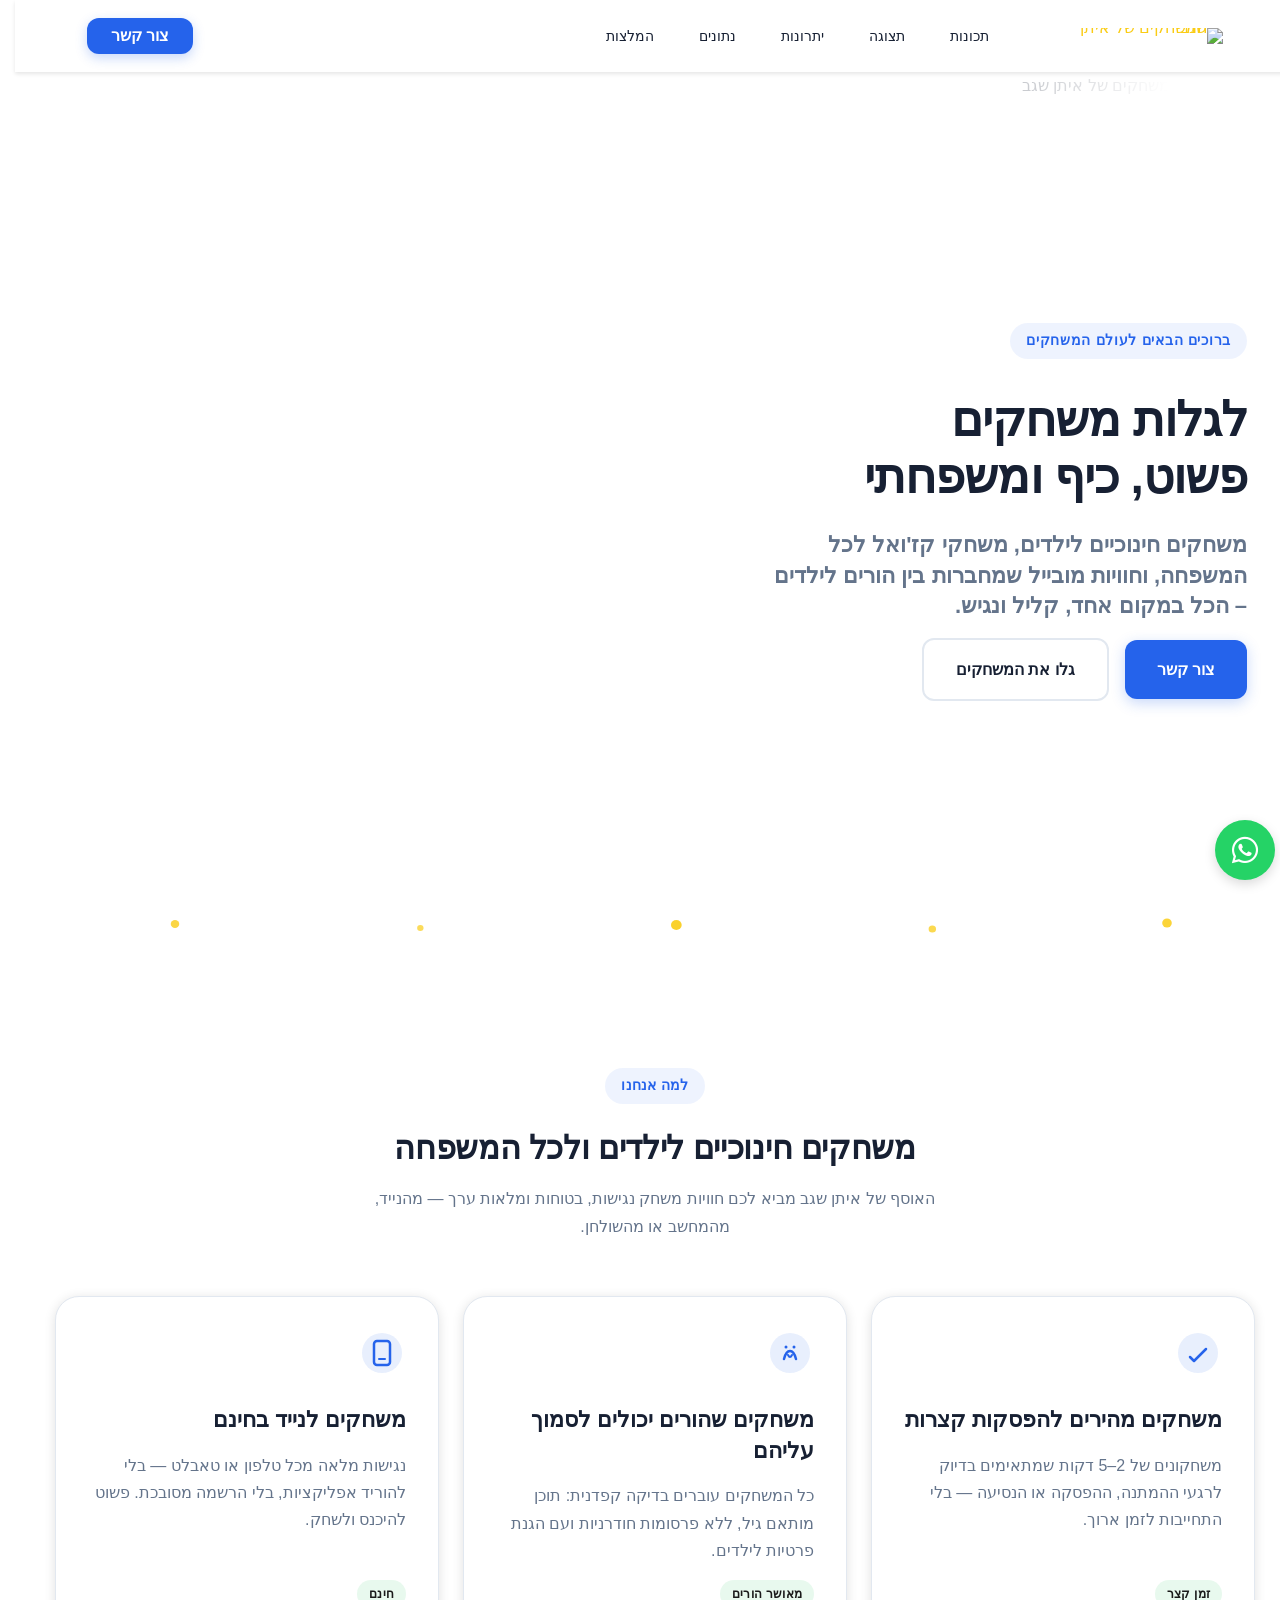
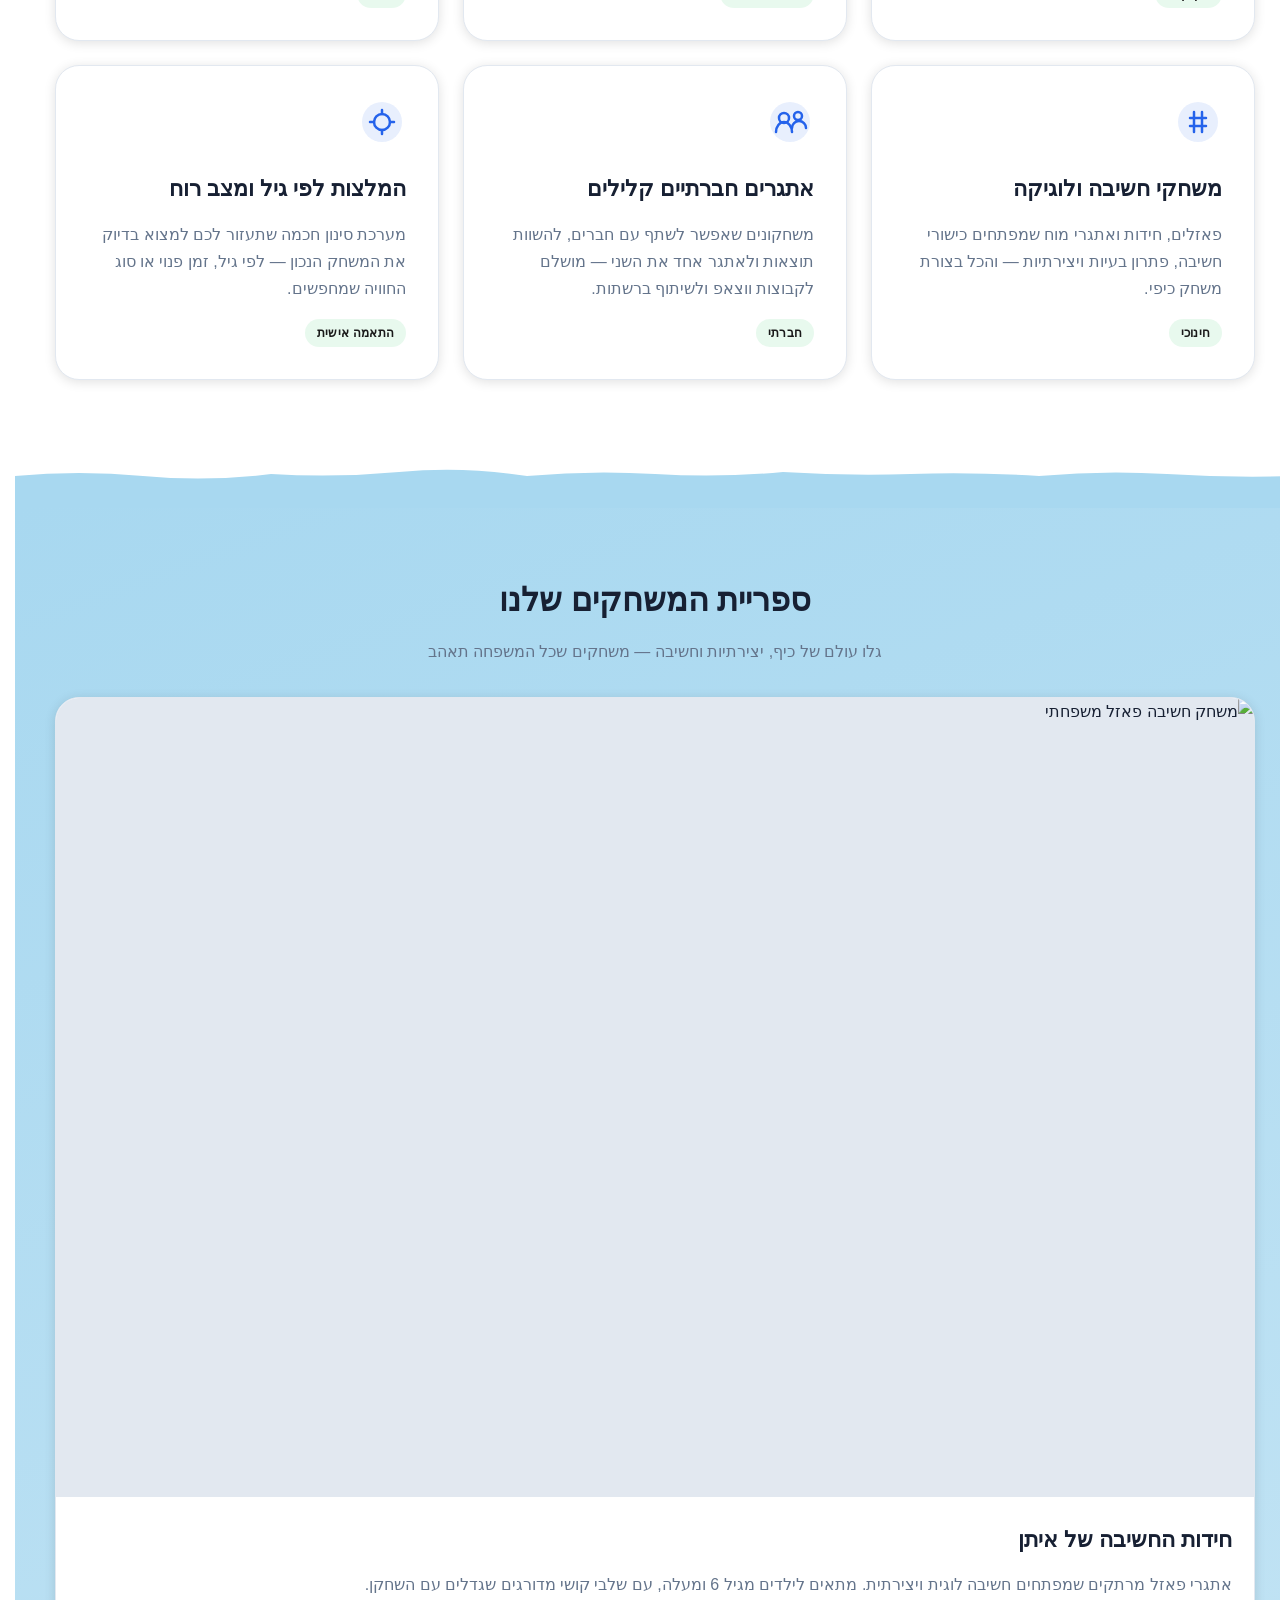
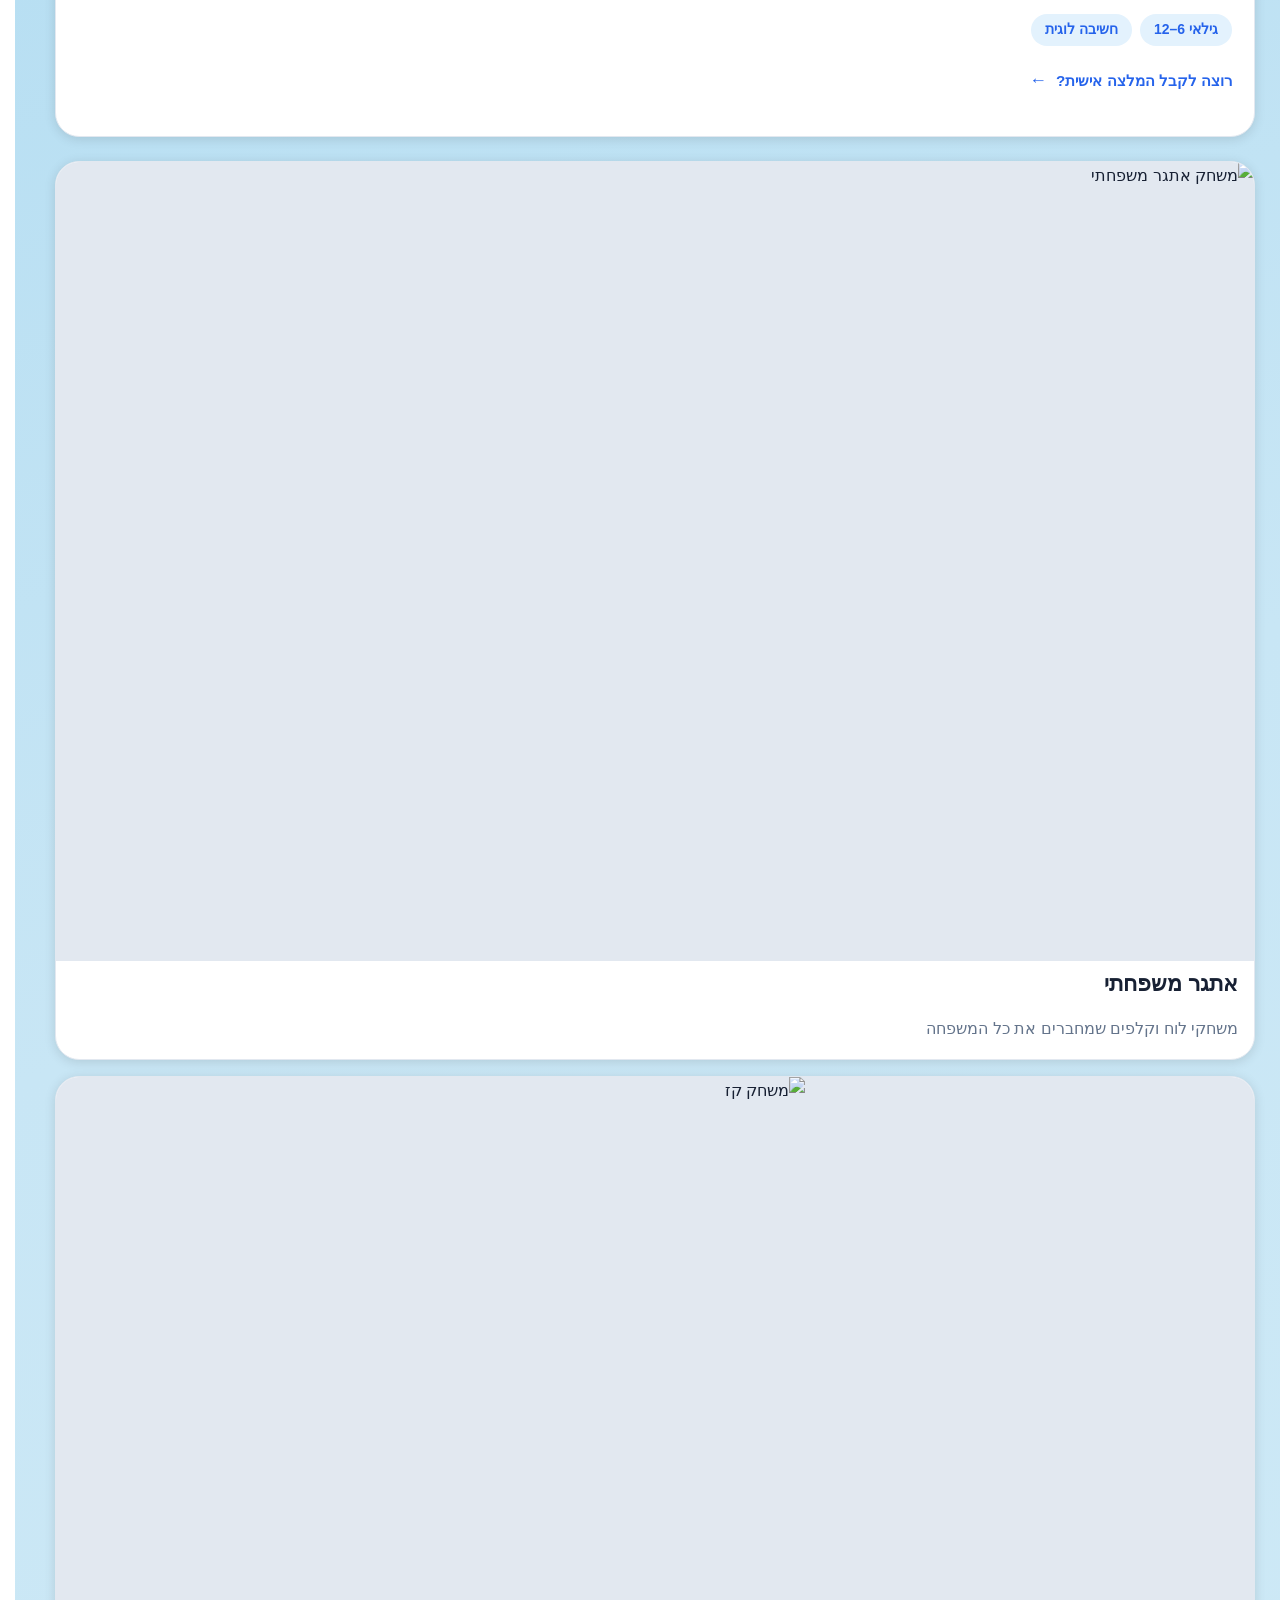
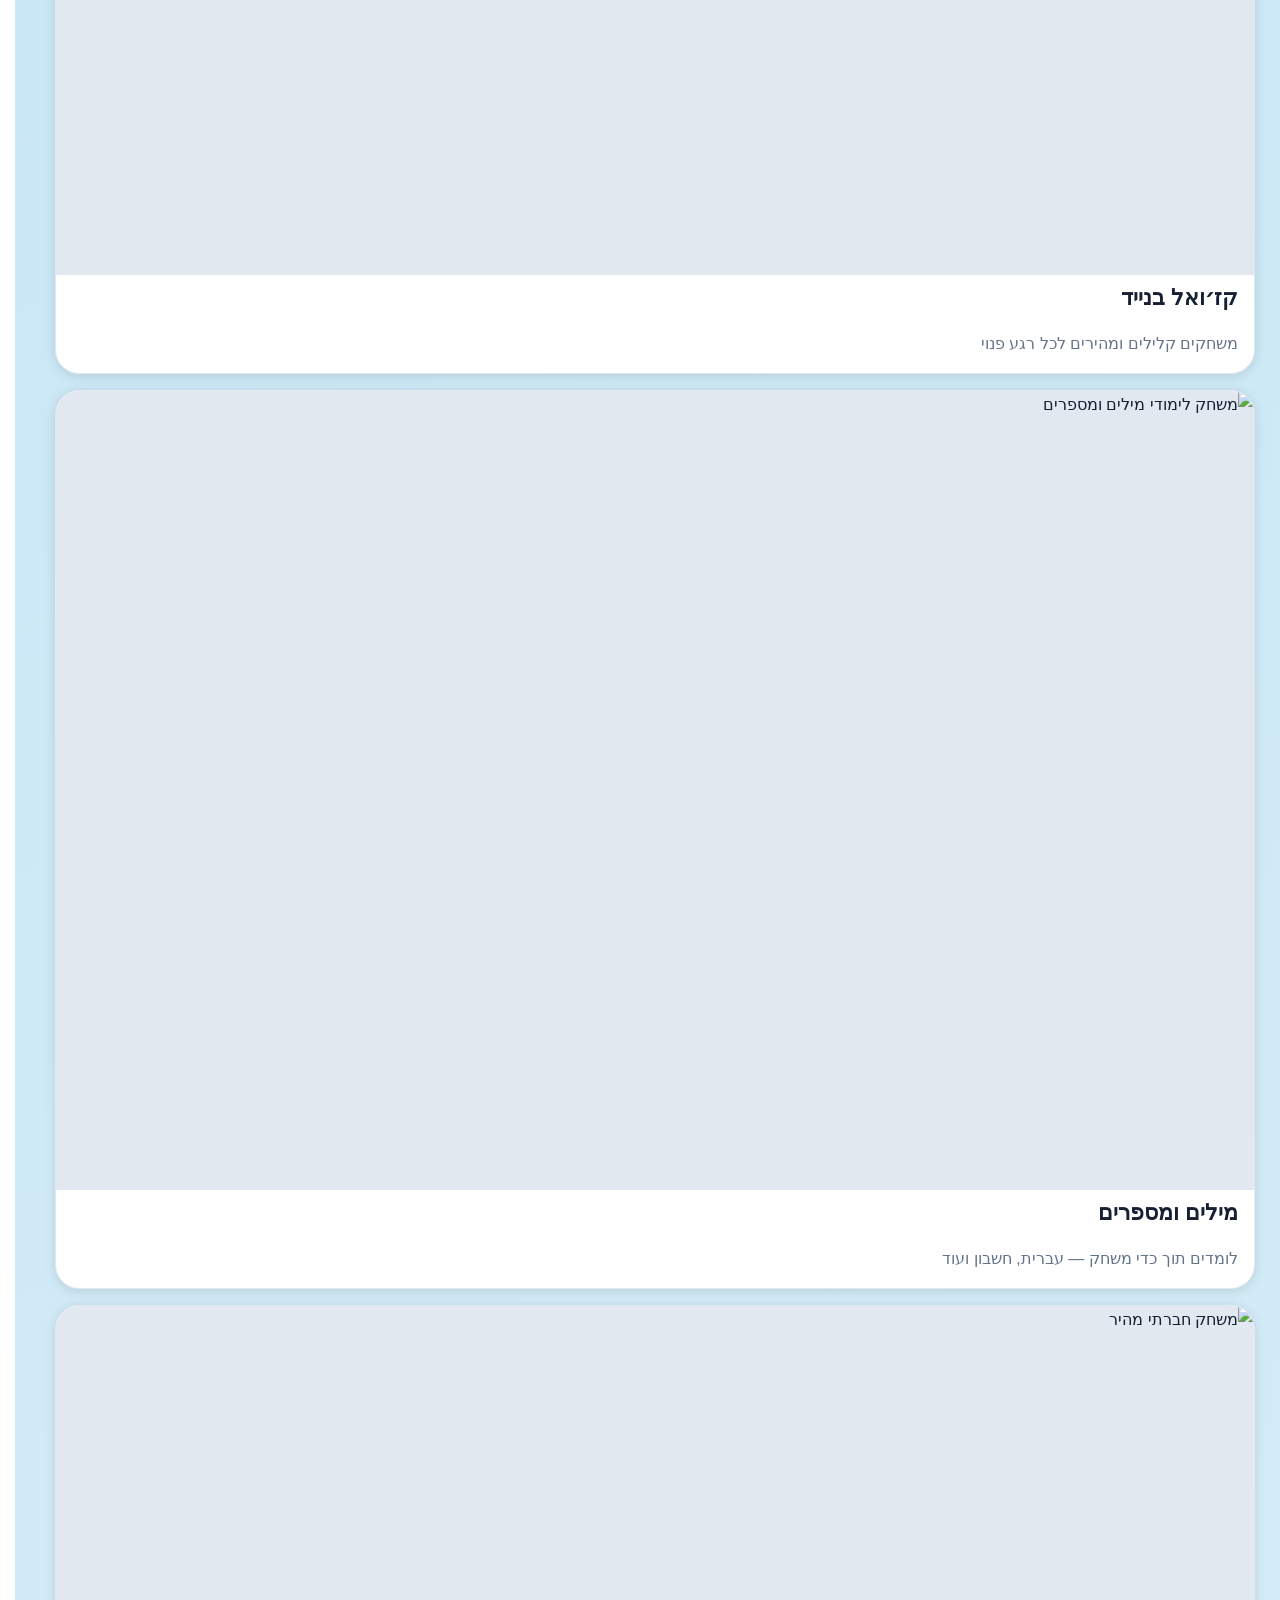
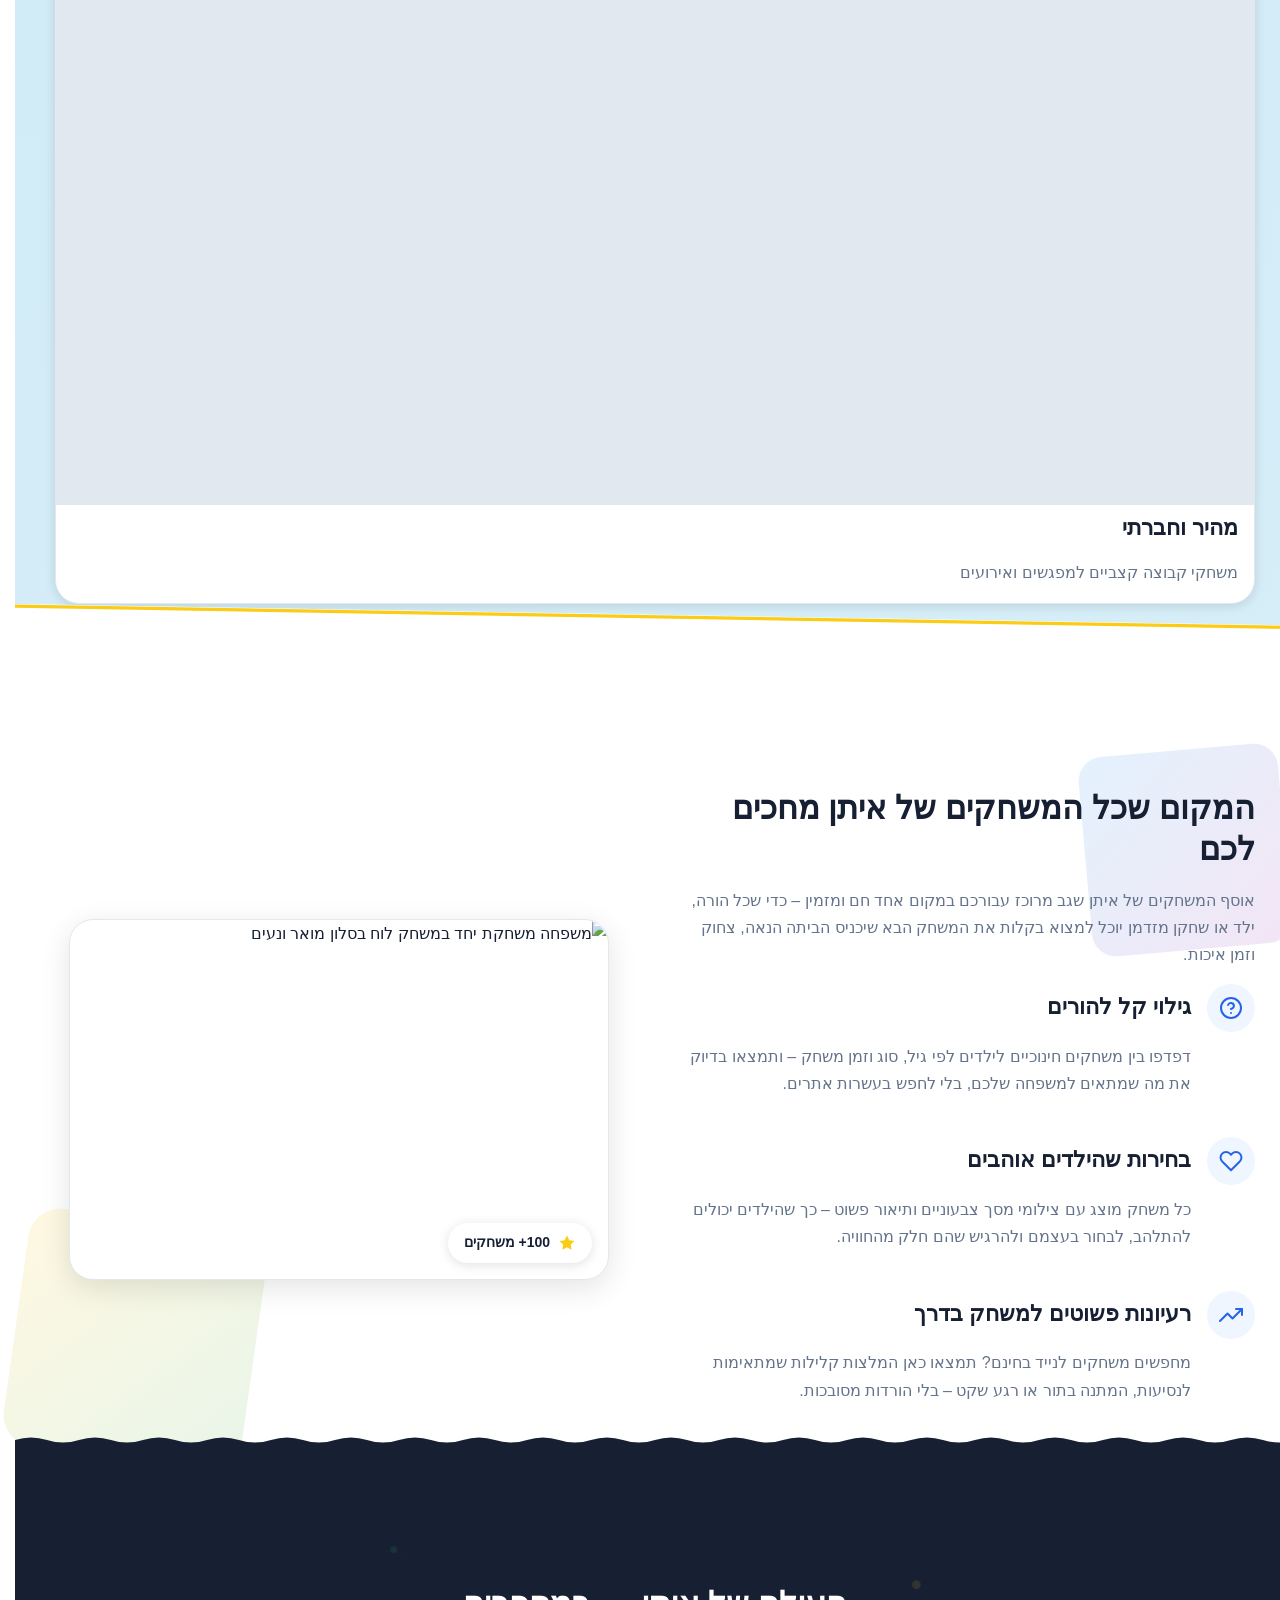
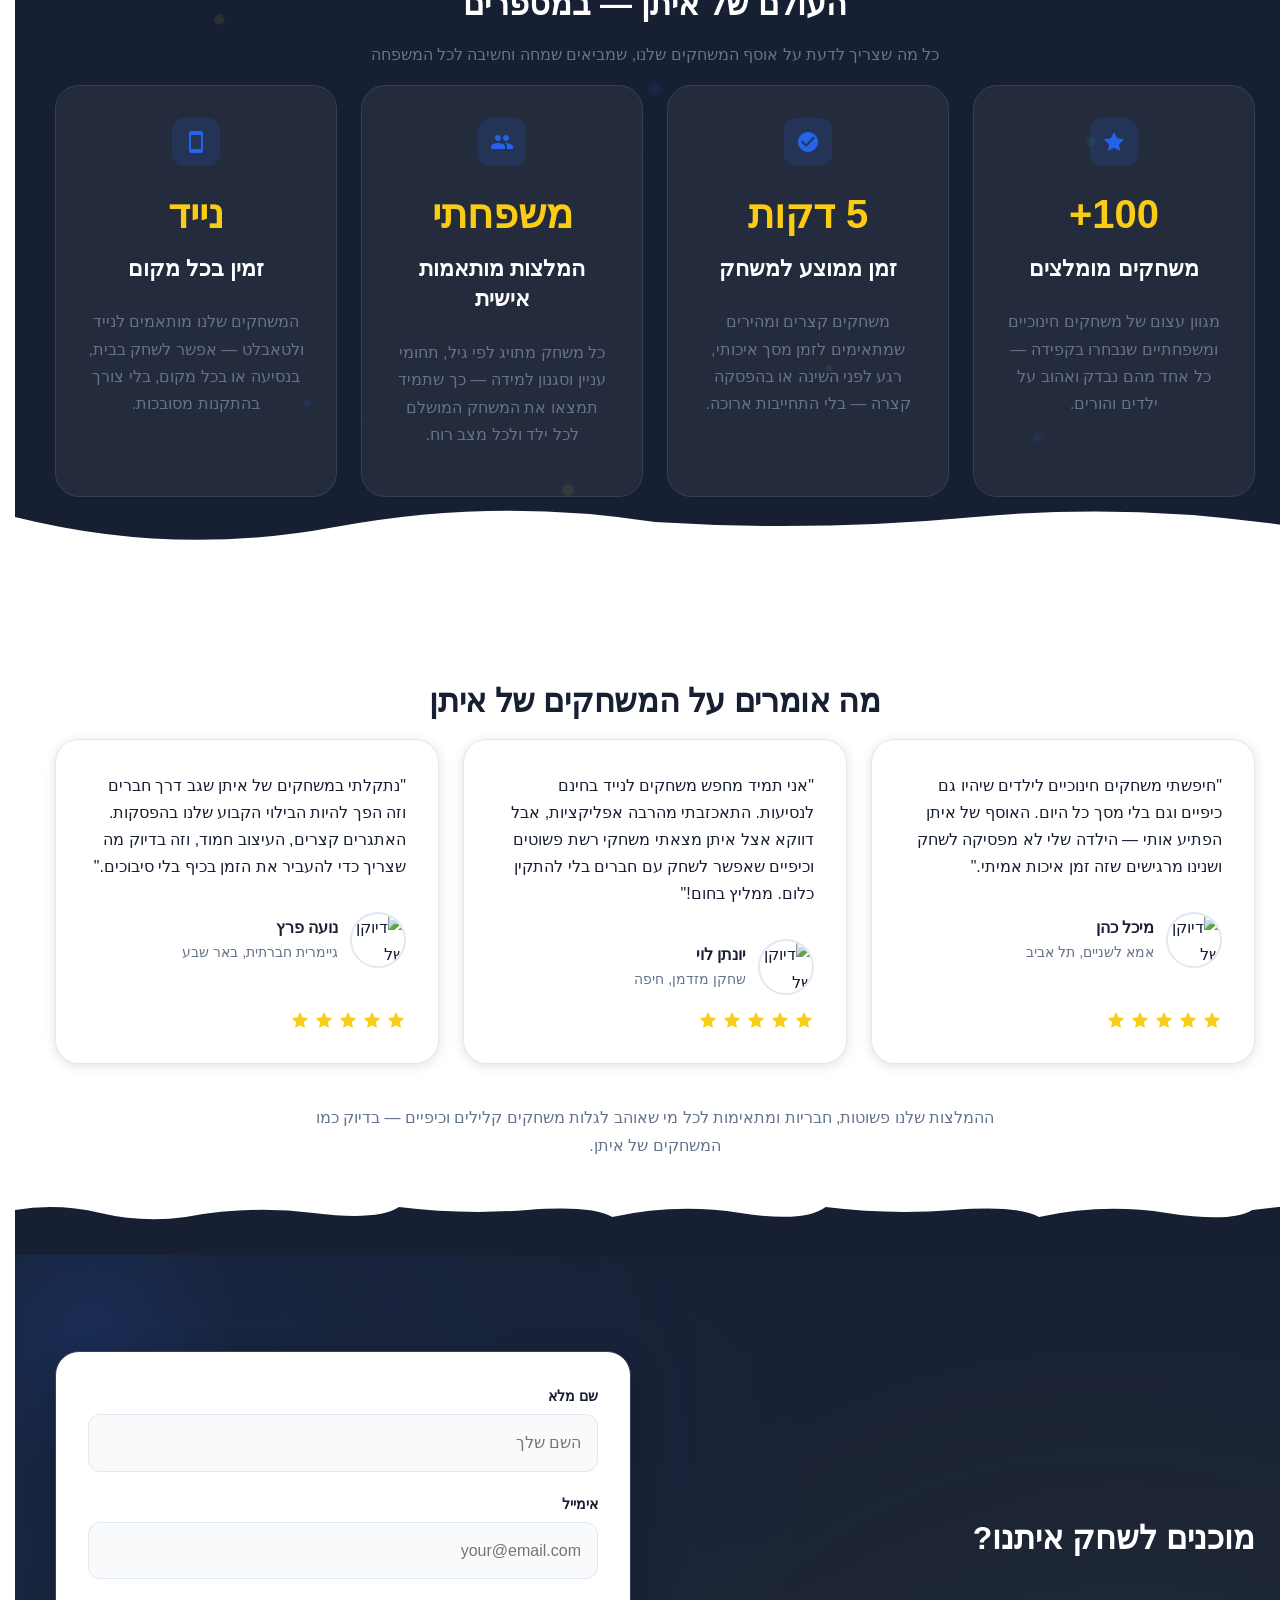
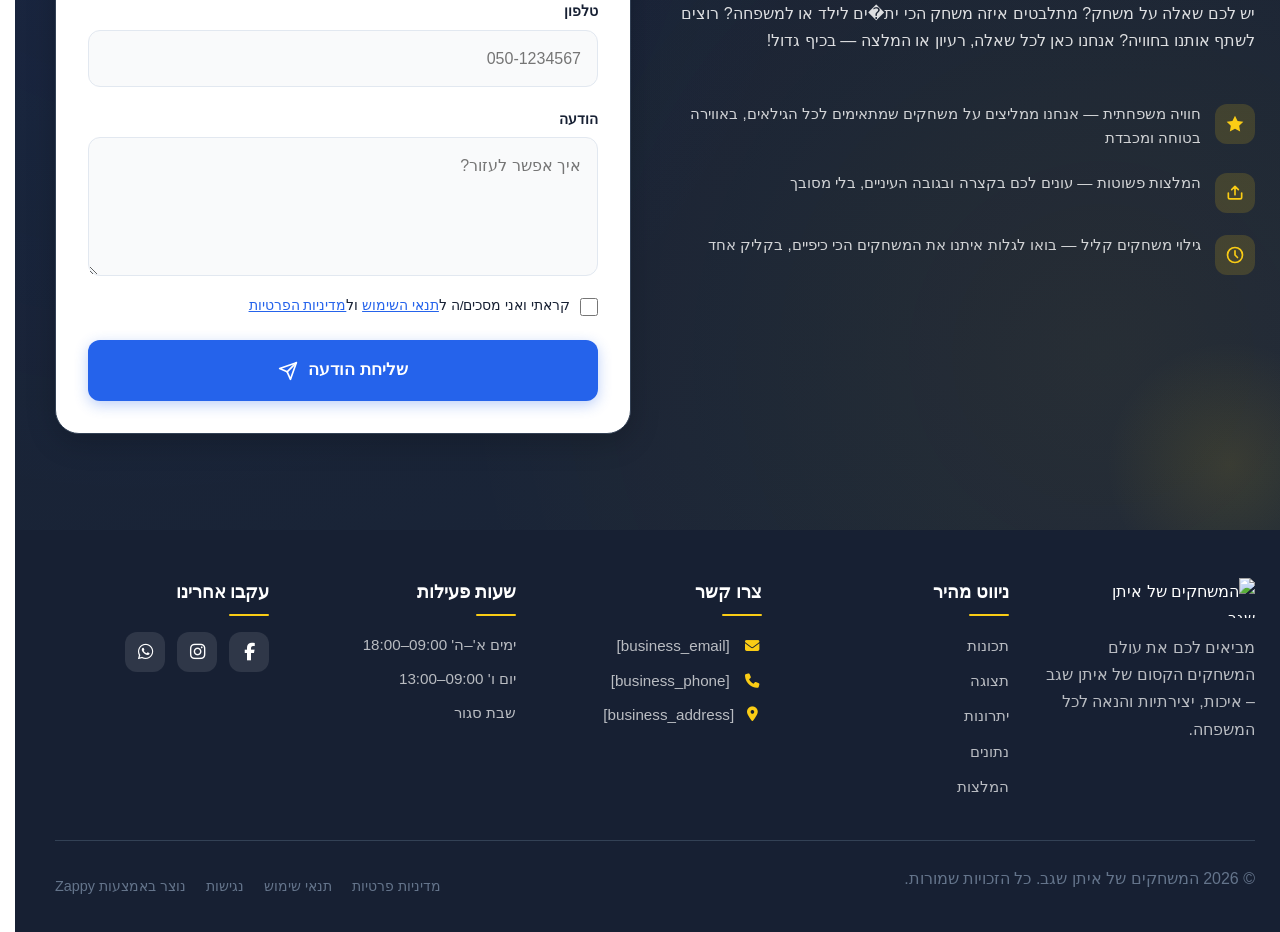
==== commit 6f62760a: "Incremental sync: 1 page(s) — update_image" ====
--- a/public/index.html
+++ b/public/index.html
@@ -353,16 +353,16 @@
   <!-- Mobile buttons: MUST be direct children of .navbar (outside nav-container) -->
   <button class="mobile-toggle" id="mobileToggle" aria-label="Menu">
     <svg class="hamburger-icon" width="24" height="24" viewBox="0 0 24 24" fill="none">
-      <path d="M3 12h18M3 6h18M3 18h18" stroke="currentColor" stroke-width="2" stroke-linecap="round"/>
+      <path d="M3 12h18M3 6h18M3 18h18" stroke="currentColor" stroke-width="2" stroke-linecap="round"></path>
     </svg>
     <svg class="close-icon" width="24" height="24" viewBox="0 0 24 24" fill="none" style="display: none;">
-      <path d="M18 6L6 18M6 6l12 12" stroke="currentColor" stroke-width="2" stroke-linecap="round"/>
+      <path d="M18 6L6 18M6 6l12 12" stroke="currentColor" stroke-width="2" stroke-linecap="round"></path>
     </svg>
   </button>
   
   <button class="phone-header-btn" data-phone="[business_phone]" aria-label="Call">
     <svg width="20" height="20" viewBox="0 0 24 24" fill="currentColor">
-      <path d="M22 16.92v3a2 2 0 0 1-2.18 2 19.79 19.79 0 0 1-8.63-3.07 19.5 19.5 0 0 1-6-6 19.79 19.79 0 0 1-3.07-8.67A2 2 0 0 1 4.11 2h3a2 2 0 0 1 2 1.72 12.84 12.84 0 0 0 .7 2.81 2 2 0 0 1-.45 2.11L8.09 9.91a16 16 0 0 0 6 6l1.27-1.27a2 2 0 0 1 2.11-.45 12.84 12.84 0 0 0 2.81.7A2 2 0 0 1 22 16.92z"/>
+      <path d="M22 16.92v3a2 2 0 0 1-2.18 2 19.79 19.79 0 0 1-8.63-3.07 19.5 19.5 0 0 1-6-6 19.79 19.79 0 0 1-3.07-8.67A2 2 0 0 1 4.11 2h3a2 2 0 0 1 2 1.72 12.84 12.84 0 0 0 .7 2.81 2 2 0 0 1-.45 2.11L8.09 9.91a16 16 0 0 0 6 6l1.27-1.27a2 2 0 0 1 2.11-.45 12.84 12.84 0 0 0 2.81.7A2 2 0 0 1 22 16.92z"></path>
     </svg>
   </button>
 
@@ -852,12 +852,12 @@
 
     <div class="index-hero-divider-wrapper">
       <svg data-no-icon-edit="true" aria-hidden="true" viewBox="0 0 1200 80" preserveAspectRatio="none" xmlns="http://www.w3.org/2000/svg">
-        <path d="M0,80 L0,30 Q80,50 160,35 T320,40 Q400,30 480,38 T640,35 Q720,42 800,35 T960,40 Q1040,32 1120,38 T1200,30 L1200,80 Z" fill="#FFFFFF"/>
-        <circle cx="150" cy="32" r="4" fill="var(--accent)" opacity="0.8"/>
-        <circle cx="380" cy="36" r="3" fill="var(--accent)" opacity="0.7"/>
-        <circle cx="620" cy="33" r="5" fill="var(--accent)" opacity="0.9"/>
-        <circle cx="860" cy="37" r="3.5" fill="var(--accent)" opacity="0.75"/>
-        <circle cx="1080" cy="31" r="4.5" fill="var(--accent)" opacity="0.85"/>
+        <path d="M0,80 L0,30 Q80,50 160,35 T320,40 Q400,30 480,38 T640,35 Q720,42 800,35 T960,40 Q1040,32 1120,38 T1200,30 L1200,80 Z" fill="#FFFFFF"></path>
+        <circle cx="150" cy="32" r="4" fill="var(--accent)" opacity="0.8"></circle>
+        <circle cx="380" cy="36" r="3" fill="var(--accent)" opacity="0.7"></circle>
+        <circle cx="620" cy="33" r="5" fill="var(--accent)" opacity="0.9"></circle>
+        <circle cx="860" cy="37" r="3.5" fill="var(--accent)" opacity="0.75"></circle>
+        <circle cx="1080" cy="31" r="4.5" fill="var(--accent)" opacity="0.85"></circle>
       </svg>
     </div>
   </section>
@@ -874,8 +874,8 @@
       <article class="index-features-section__card">
         <div class="index-features-section__card-icon" aria-hidden="true">
           <svg data-element-type="icon" data-icon-type="svg" viewBox="0 0 48 48" fill="none" xmlns="http://www.w3.org/2000/svg">
-            <circle cx="24" cy="24" r="20" fill="currentColor" opacity="0.1"/>
-            <path d="M16 28L20 32L32 20" stroke="currentColor" stroke-width="2.5" stroke-linecap="round" stroke-linejoin="round"/>
+            <circle cx="24" cy="24" r="20" fill="currentColor" opacity="0.1"></circle>
+            <path d="M16 28L20 32L32 20" stroke="currentColor" stroke-width="2.5" stroke-linecap="round" stroke-linejoin="round"></path>
           </svg>
         </div>
         <h3 class="index-features-section__card-title">משחקים מהירים להפסקות קצרות</h3>
@@ -886,11 +886,11 @@
       <article class="index-features-section__card">
         <div class="index-features-section__card-icon" aria-hidden="true">
           <svg data-element-type="icon" data-icon-type="svg" viewBox="0 0 48 48" fill="none" xmlns="http://www.w3.org/2000/svg">
-            <circle cx="24" cy="24" r="20" fill="currentColor" opacity="0.1"/>
-            <path d="M18 30C18 30 20 22 24 22C28 22 30 30 30 30" stroke="currentColor" stroke-width="2.5" stroke-linecap="round"/>
-            <circle cx="20" cy="18" r="1.5" fill="currentColor"/>
-            <circle cx="28" cy="18" r="1.5" fill="currentColor"/>
-            <path d="M22 26C22.5 27 23.5 28 24 28C24.5 28 25.5 27 26 26" stroke="currentColor" stroke-width="2" stroke-linecap="round"/>
+            <circle cx="24" cy="24" r="20" fill="currentColor" opacity="0.1"></circle>
+            <path d="M18 30C18 30 20 22 24 22C28 22 30 30 30 30" stroke="currentColor" stroke-width="2.5" stroke-linecap="round"></path>
+            <circle cx="20" cy="18" r="1.5" fill="currentColor"></circle>
+            <circle cx="28" cy="18" r="1.5" fill="currentColor"></circle>
+            <path d="M22 26C22.5 27 23.5 28 24 28C24.5 28 25.5 27 26 26" stroke="currentColor" stroke-width="2" stroke-linecap="round"></path>
           </svg>
         </div>
         <h3 class="index-features-section__card-title">משחקים שהורים יכולים לסמוך עליהם</h3>
@@ -901,9 +901,9 @@
       <article class="index-features-section__card">
         <div class="index-features-section__card-icon" aria-hidden="true">
           <svg data-element-type="icon" data-icon-type="svg" viewBox="0 0 48 48" fill="none" xmlns="http://www.w3.org/2000/svg">
-            <circle cx="24" cy="24" r="20" fill="currentColor" opacity="0.1"/>
-            <rect x="16" y="12" width="16" height="24" rx="3" stroke="currentColor" stroke-width="2.5"/>
-            <line x1="21" y1="30" x2="27" y2="30" stroke="currentColor" stroke-width="2" stroke-linecap="round"/>
+            <circle cx="24" cy="24" r="20" fill="currentColor" opacity="0.1"></circle>
+            <rect x="16" y="12" width="16" height="24" rx="3" stroke="currentColor" stroke-width="2.5"></rect>
+            <line x1="21" y1="30" x2="27" y2="30" stroke="currentColor" stroke-width="2" stroke-linecap="round"></line>
           </svg>
         </div>
         <h3 class="index-features-section__card-title">משחקים לנייד בחינם</h3>
@@ -914,11 +914,11 @@
       <article class="index-features-section__card">
         <div class="index-features-section__card-icon" aria-hidden="true">
           <svg data-element-type="icon" data-icon-type="svg" viewBox="0 0 48 48" fill="none" xmlns="http://www.w3.org/2000/svg">
-            <circle cx="24" cy="24" r="20" fill="currentColor" opacity="0.1"/>
-            <path d="M20 14L20 34" stroke="currentColor" stroke-width="2.5" stroke-linecap="round"/>
-            <path d="M28 14L28 34" stroke="currentColor" stroke-width="2.5" stroke-linecap="round"/>
-            <path d="M16 20H32" stroke="currentColor" stroke-width="2.5" stroke-linecap="round"/>
-            <path d="M16 28H32" stroke="currentColor" stroke-width="2.5" stroke-linecap="round"/>
+            <circle cx="24" cy="24" r="20" fill="currentColor" opacity="0.1"></circle>
+            <path d="M20 14L20 34" stroke="currentColor" stroke-width="2.5" stroke-linecap="round"></path>
+            <path d="M28 14L28 34" stroke="currentColor" stroke-width="2.5" stroke-linecap="round"></path>
+            <path d="M16 20H32" stroke="currentColor" stroke-width="2.5" stroke-linecap="round"></path>
+            <path d="M16 28H32" stroke="currentColor" stroke-width="2.5" stroke-linecap="round"></path>
           </svg>
         </div>
         <h3 class="index-features-section__card-title">משחקי חשיבה ולוגיקה</h3>
@@ -929,11 +929,11 @@
       <article class="index-features-section__card">
         <div class="index-features-section__card-icon" aria-hidden="true">
           <svg data-element-type="icon" data-icon-type="svg" viewBox="0 0 48 48" fill="none" xmlns="http://www.w3.org/2000/svg">
-            <circle cx="24" cy="24" r="20" fill="currentColor" opacity="0.1"/>
-            <circle cx="18" cy="20" r="5" stroke="currentColor" stroke-width="2.5"/>
-            <path d="M10 34C10 28.477 13.582 24 18 24C22.418 24 26 28.477 26 34" stroke="currentColor" stroke-width="2.5" stroke-linecap="round"/>
-            <circle cx="32" cy="18" r="4" stroke="currentColor" stroke-width="2.5"/>
-            <path d="M26 30C26 26.134 29.134 23 33 23C36.866 23 40 26.134 40 30" stroke="currentColor" stroke-width="2.5" stroke-linecap="round"/>
+            <circle cx="24" cy="24" r="20" fill="currentColor" opacity="0.1"></circle>
+            <circle cx="18" cy="20" r="5" stroke="currentColor" stroke-width="2.5"></circle>
+            <path d="M10 34C10 28.477 13.582 24 18 24C22.418 24 26 28.477 26 34" stroke="currentColor" stroke-width="2.5" stroke-linecap="round"></path>
+            <circle cx="32" cy="18" r="4" stroke="currentColor" stroke-width="2.5"></circle>
+            <path d="M26 30C26 26.134 29.134 23 33 23C36.866 23 40 26.134 40 30" stroke="currentColor" stroke-width="2.5" stroke-linecap="round"></path>
           </svg>
         </div>
         <h3 class="index-features-section__card-title">אתגרים חברתיים קלילים</h3>
@@ -944,12 +944,12 @@
       <article class="index-features-section__card">
         <div class="index-features-section__card-icon" aria-hidden="true">
           <svg data-element-type="icon" data-icon-type="svg" viewBox="0 0 48 48" fill="none" xmlns="http://www.w3.org/2000/svg">
-            <circle cx="24" cy="24" r="20" fill="currentColor" opacity="0.1"/>
-            <circle cx="24" cy="24" r="8" stroke="currentColor" stroke-width="2.5"/>
-            <path d="M24 16V12" stroke="currentColor" stroke-width="2.5" stroke-linecap="round"/>
-            <path d="M24 36V32" stroke="currentColor" stroke-width="2.5" stroke-linecap="round"/>
-            <path d="M16 24H12" stroke="currentColor" stroke-width="2.5" stroke-linecap="round"/>
-            <path d="M36 24H32" stroke="currentColor" stroke-width="2.5" stroke-linecap="round"/>
+            <circle cx="24" cy="24" r="20" fill="currentColor" opacity="0.1"></circle>
+            <circle cx="24" cy="24" r="8" stroke="currentColor" stroke-width="2.5"></circle>
+            <path d="M24 16V12" stroke="currentColor" stroke-width="2.5" stroke-linecap="round"></path>
+            <path d="M24 36V32" stroke="currentColor" stroke-width="2.5" stroke-linecap="round"></path>
+            <path d="M16 24H12" stroke="currentColor" stroke-width="2.5" stroke-linecap="round"></path>
+            <path d="M36 24H32" stroke="currentColor" stroke-width="2.5" stroke-linecap="round"></path>
           </svg>
         </div>
         <h3 class="index-features-section__card-title">המלצות לפי גיל ומצב רוח</h3>
@@ -962,7 +962,7 @@
   <!-- Bottom divider: layered paper-card overlap transitioning into next section -->
   <div class="index-features-section__divider-wrapper">
     <svg data-no-icon-edit="true" aria-hidden="true" viewBox="0 0 1200 80" preserveAspectRatio="none" xmlns="http://www.w3.org/2000/svg">
-      <path d="M0,80 L0,48 Q60,42 120,48 T240,46 Q300,50 360,44 T480,48 Q540,42 600,46 T720,44 Q780,48 840,46 T960,48 Q1020,42 1080,46 T1200,48 L1200,80 Z" fill="#A8D8F0"/>
+      <path d="M0,80 L0,48 Q60,42 120,48 T240,46 Q300,50 360,44 T480,48 Q540,42 600,46 T720,44 Q780,48 840,46 T960,48 Q1020,42 1080,46 T1200,48 L1200,80 Z" fill="#A8D8F0"></path>
     </svg>
   </div>
 </section>
@@ -976,12 +976,12 @@
     </header>
 
     <!-- Editorial Grid: Featured Game (Right) + Small Cards (Left) -->
-    <div class="index-showcase-section__editorial-grid">
+    <div class="index-showcase-section__editorial-grid" data-zappy-grid-align="start">
       
       <!-- Large Featured Card (START side = Right in RTL) -->
-      <article class="index-showcase-section__featured-card">
+      <article class="index-showcase-section__featured-card" data-grid-item-index="0">
         <div class="index-showcase-section__featured-thumbnail">
-          <img loading="lazy" decoding="async" data-placeholder="index-showcase-image-1" data-context="A bright, colorful flat illustration of a puzzle game board with interlocking pieces, stars, and a happy family playing together, clean vector style, soft pastel colors" width="600" height="400" src="/assets/site-index-showcase-image-1.webp" alt="משחק חשיבה פאזל משפחתי">
+          <img loading="lazy" decoding="async" data-placeholder="index-showcase-image-1" data-context="A bright, colorful flat illustration of a puzzle game board with interlocking pieces, stars, and a happy family playing together, clean vector style, soft pastel colors" width="600" height="400" src="/assets/site-index-showcase-image-1.webp" alt="משחק חשיבה פאזל משפחתי" data-element-type="image" data-element-id="img-1783314122750-ukdl38mkt" >
         </div>
         <div class="index-showcase-section__featured-content">
           <h3 class="index-showcase-section__featured-title">חידות החשיבה של איתן</h3>
@@ -990,20 +990,20 @@
             <span class="index-showcase-section__chip">גילאי 6–12</span>
             <span class="index-showcase-section__chip">חשיבה לוגית</span>
           </div>
-          <a href="#contact" class="index-showcase-section__cta-link">
+          <p class="zappy-editable"><a href="#contact" class="index-showcase-section__cta-link">
             רוצה לקבל המלצה אישית?
             <span class="index-showcase-section__cta-arrow" aria-hidden="true">←</span>
           </a>
-        </div>
+        </p></div>
       </article>
 
       <!-- Small Cards Grid (END side = Left in RTL) -->
-      <div class="index-showcase-section__small-grid">
+      <div class="index-showcase-section__small-grid" data-grid-item-index="1">
         
         <!-- Card 1 -->
         <article class="index-showcase-section__small-card">
           <div class="index-showcase-section__small-thumbnail">
-            <img loading="lazy" decoding="async" data-placeholder="index-showcase-image-2" data-context="Flat design illustration of a colorful family board game with dice, cards, and smiling characters around a table, clean vector art, warm tones" width="300" height="200" src="/assets/site-index-showcase-image-2.webp" alt="משחק אתגר משפחתי">
+            <img loading="lazy" decoding="async" data-placeholder="index-showcase-image-2" data-context="Flat design illustration of a colorful family board game with dice, cards, and smiling characters around a table, clean vector art, warm tones" width="300" height="200" src="/assets/site-index-showcase-image-2.webp" alt="משחק אתגר משפחתי" data-element-type="image" data-element-id="img-1783314122750-a4tbt85uq" >
           </div>
           <h3 class="index-showcase-section__small-title">אתגר משפחתי</h3>
           <p class="index-showcase-section__small-benefit">משחקי לוח וקלפים שמחברים את כל המשפחה</p>
@@ -1012,7 +1012,7 @@
         <!-- Card 2 -->
         <article class="index-showcase-section__small-card">
           <div class="index-showcase-section__small-thumbnail">
-            <img loading="lazy" decoding="async" data-placeholder="index-showcase-image-3" data-context="A minimalist mobile phone screen showing a casual puzzle game with colorful gems and a clean interface, friendly illustration style, light blue background" width="300" height="200" src="/assets/site-index-showcase-image-3.webp" alt="משחק קז" ואל לנייד'>
+            <div data-zappy-zoom-wrapper="true" data-element-id="img-1783314122751-v63d20gfb" data-element-type="image" data-zappy-zoom-wrapper-width="300px" data-zappy-zoom-wrapper-height="224px" data-zappy-zoom-wrapper-width-mode="px" data-zappy-zoom-wrapper-align="center" style="position: relative !important; overflow: hidden !important; width: 300px !important; max-width: 100% !important; margin-left: auto !important; margin-right: auto !important; height: 224px !important; display: block !important;" data-zappy-zoom-clip="true" data-zappy-wrapper-margins-applied="true"><img loading="lazy" decoding="async" data-placeholder="index-showcase-image-3" data-context="A minimalist mobile phone screen showing a casual puzzle game with colorful gems and a clean interface, friendly illustration style, light blue background" width="300" height="200" src="/assets/site-index-showcase-image-3.webp" alt="משחק קז" ואל="" לנייד'="" data-element-type="image" data-element-id="img-1783314122751-v63d20gfb" style="object-position: 50% 50% !important; display: block; object-fit: cover !important; margin: 0px !important; left: 0% !important; top: 0% !important; width: 100% !important; height: 100% !important; max-width: none !important; max-height: none !important;" data-zappy-object-position="50% 50%" data-zappy-zoom="1" data-zappy-mobile-object-position="50% 50%" data-zappy-mobile-zoom="1"></div>
           </div>
           <h3 class="index-showcase-section__small-title">קז׳ואל בנייד</h3>
           <p class="index-showcase-section__small-benefit">משחקים קלילים ומהירים לכל רגע פנוי</p>
@@ -1021,7 +1021,7 @@
         <!-- Card 3 -->
         <article class="index-showcase-section__small-card">
           <div class="index-showcase-section__small-thumbnail">
-            <img loading="lazy" decoding="async" data-placeholder="index-showcase-image-4" data-context="Educational game illustration with numbers, letters, and a cheerful book character, bright primary colors, clean vector style suitable for children" width="300" height="200" src="/assets/site-index-showcase-image-4.webp" alt="משחק לימודי מילים ומספרים">
+            <img loading="lazy" decoding="async" data-placeholder="index-showcase-image-4" data-context="Educational game illustration with numbers, letters, and a cheerful book character, bright primary colors, clean vector style suitable for children" width="300" height="200" src="/assets/site-index-showcase-image-4.webp" alt="משחק לימודי מילים ומספרים" data-element-type="image" data-element-id="img-1783314122751-iz6dfmyik" >
           </div>
           <h3 class="index-showcase-section__small-title">מילים ומספרים</h3>
           <p class="index-showcase-section__small-benefit">לומדים תוך כדי משחק — עברית, חשבון ועוד</p>
@@ -1030,7 +1030,7 @@
         <!-- Card 4 -->
         <article class="index-showcase-section__small-card">
           <div class="index-showcase-section__small-thumbnail">
-            <img loading="lazy" decoding="async" data-placeholder="index-showcase-image-5" data-context="Social party game illustration with multiple players laughing, speech bubbles, and colorful icons, energetic and friendly flat design" width="300" height="200" src="/assets/site-index-showcase-image-5.webp" alt="משחק חברתי מהיר">
+            <img loading="lazy" decoding="async" data-placeholder="index-showcase-image-5" data-context="Social party game illustration with multiple players laughing, speech bubbles, and colorful icons, energetic and friendly flat design" width="300" height="200" src="/assets/site-index-showcase-image-5.webp" alt="משחק חברתי מהיר" data-element-type="image" data-element-id="img-1783314122751-8ta0gcjhm" >
           </div>
           <h3 class="index-showcase-section__small-title">מהיר וחברתי</h3>
           <p class="index-showcase-section__small-benefit">משחקי קבוצה קצביים למפגשים ואירועים</p>
@@ -1044,9 +1044,9 @@
   <div class="index-showcase-section__divider-wrapper" data-no-icon-edit="true" aria-hidden="true">
     <svg viewBox="0 0 1200 80" preserveAspectRatio="none" xmlns="http://www.w3.org/2000/svg">
       <!-- Main diagonal slope -->
-      <polygon points="0,80 1200,80 1200,20 0,0" fill="var(--bg-light)"/>
+      <polygon points="0,80 1200,80 1200,20 0,0" fill="var(--bg-light)"></polygon>
       <!-- Yellow accent stripe along the slope -->
-      <line x1="0" y1="2" x2="1200" y2="22" stroke="var(--accent)" stroke-width="3" stroke-linecap="round"/>
+      <line x1="0" y1="2" x2="1200" y2="22" stroke="var(--accent)" stroke-width="3" stroke-linecap="round"></line>
     </svg>
   </div>
 </section>
@@ -1065,7 +1065,7 @@
       <ul class="index-benefits-section__benefits-list">
         <li class="index-benefits-section__benefit-item">
           <div class="index-benefits-section__benefit-icon" aria-hidden="true">
-            <svg data-element-type="icon" data-icon-type="svg" viewBox="0 0 24 24" fill="none" stroke="currentColor" stroke-width="2" stroke-linecap="round" stroke-linejoin="round"><circle cx="12" cy="12" r="10"/><path d="M9.09 9a3 3 0 0 1 5.83 1c0 2-3 3-3 3"/><line x1="12" y1="17" x2="12.01" y2="17"/></svg>
+            <svg data-element-type="icon" data-icon-type="svg" viewBox="0 0 24 24" fill="none" stroke="currentColor" stroke-width="2" stroke-linecap="round" stroke-linejoin="round"><circle cx="12" cy="12" r="10"></circle><path d="M9.09 9a3 3 0 0 1 5.83 1c0 2-3 3-3 3"></path><line x1="12" y1="17" x2="12.01" y2="17"></line></svg>
           </div>
           <div class="index-benefits-section__benefit-content">
             <h3 class="index-benefits-section__benefit-title">גילוי קל להורים</h3>
@@ -1074,7 +1074,7 @@
         </li>
         <li class="index-benefits-section__benefit-item">
           <div class="index-benefits-section__benefit-icon" aria-hidden="true">
-            <svg data-element-type="icon" data-icon-type="svg" viewBox="0 0 24 24" fill="none" stroke="currentColor" stroke-width="2" stroke-linecap="round" stroke-linejoin="round"><path d="M20.84 4.61a5.5 5.5 0 0 0-7.78 0L12 5.67l-1.06-1.06a5.5 5.5 0 0 0-7.78 7.78l1.06 1.06L12 21.23l7.78-7.78 1.06-1.06a5.5 5.5 0 0 0 0-7.78z"/></svg>
+            <svg data-element-type="icon" data-icon-type="svg" viewBox="0 0 24 24" fill="none" stroke="currentColor" stroke-width="2" stroke-linecap="round" stroke-linejoin="round"><path d="M20.84 4.61a5.5 5.5 0 0 0-7.78 0L12 5.67l-1.06-1.06a5.5 5.5 0 0 0-7.78 7.78l1.06 1.06L12 21.23l7.78-7.78 1.06-1.06a5.5 5.5 0 0 0 0-7.78z"></path></svg>
           </div>
           <div class="index-benefits-section__benefit-content">
             <h3 class="index-benefits-section__benefit-title">בחירות שהילדים אוהבים</h3>
@@ -1083,7 +1083,7 @@
         </li>
         <li class="index-benefits-section__benefit-item">
           <div class="index-benefits-section__benefit-icon" aria-hidden="true">
-            <svg data-element-type="icon" data-icon-type="svg" viewBox="0 0 24 24" fill="none" stroke="currentColor" stroke-width="2" stroke-linecap="round" stroke-linejoin="round"><polyline points="23 6 13.5 15.5 8.5 10.5 1 18"/><polyline points="17 6 23 6 23 12"/></svg>
+            <svg data-element-type="icon" data-icon-type="svg" viewBox="0 0 24 24" fill="none" stroke="currentColor" stroke-width="2" stroke-linecap="round" stroke-linejoin="round"><polyline points="23 6 13.5 15.5 8.5 10.5 1 18"></polyline><polyline points="17 6 23 6 23 12"></polyline></svg>
           </div>
           <div class="index-benefits-section__benefit-content">
             <h3 class="index-benefits-section__benefit-title">רעיונות פשוטים למשחק בדרך</h3>
@@ -1098,7 +1098,7 @@
       <div class="index-benefits-section__illustration-panel">
         <img loading="lazy" decoding="async" data-placeholder="index-benefits-image-1" data-context="A warm, softly lit illustration of a family with two children sitting around a coffee table playing a colorful board game together in a cozy living room. The style is clean, modern, and friendly, with rounded shapes, gentle pastel accents, and a calm, happy atmosphere suitable for a family-oriented game website." width="600" height="400" src="/assets/site-index-benefits-image-1.webp" alt="משפחה משחקת יחד במשחק לוח בסלון מואר ונעים" class="index-benefits-section__illustration-img">
         <div class="index-benefits-section__illustration-badge" aria-hidden="true">
-          <svg data-element-type="icon" data-icon-type="svg" width="20" height="20" viewBox="0 0 24 24" fill="none" stroke="currentColor" stroke-width="2.5" stroke-linecap="round" stroke-linejoin="round"><polygon points="12 2 15.09 8.26 22 9.27 17 14.14 18.18 21.02 12 17.77 5.82 21.02 7 14.14 2 9.27 8.91 8.26 12 2"/></svg>
+          <svg data-element-type="icon" data-icon-type="svg" width="20" height="20" viewBox="0 0 24 24" fill="none" stroke="currentColor" stroke-width="2.5" stroke-linecap="round" stroke-linejoin="round"><polygon points="12 2 15.09 8.26 22 9.27 17 14.14 18.18 21.02 12 17.77 5.82 21.02 7 14.14 2 9.27 8.91 8.26 12 2"></polygon></svg>
           <span>100+ משחקים</span>
         </div>
       </div>
@@ -1108,7 +1108,7 @@
   <!-- Bottom divider: puzzle-piece shapes -->
   <div class="index-benefits-section__divider-wrapper" aria-hidden="true">
     <svg data-no-icon-edit="true" aria-hidden="true" viewBox="0 0 1200 60" preserveAspectRatio="none" xmlns="http://www.w3.org/2000/svg">
-      <path d="M0,60 L0,20 Q15,15 30,20 T60,20 Q75,15 90,20 T120,20 Q135,15 150,20 T180,20 Q195,15 210,20 T240,20 Q255,15 270,20 T300,20 Q315,15 330,20 T360,20 Q375,15 390,20 T420,20 Q435,15 450,20 T480,20 Q495,15 510,20 T540,20 Q555,15 570,20 T600,20 Q615,15 630,20 T660,20 Q675,15 690,20 T720,20 Q735,15 750,20 T780,20 Q795,15 810,20 T840,20 Q855,15 870,20 T900,20 Q915,15 930,20 T960,20 Q975,15 990,20 T1020,20 Q1035,15 1050,20 T1080,20 Q1095,15 1110,20 T1140,20 Q1155,15 1170,20 T1200,20 L1200,60 Z" fill="var(--bg-dark)"/>
+      <path d="M0,60 L0,20 Q15,15 30,20 T60,20 Q75,15 90,20 T120,20 Q135,15 150,20 T180,20 Q195,15 210,20 T240,20 Q255,15 270,20 T300,20 Q315,15 330,20 T360,20 Q375,15 390,20 T420,20 Q435,15 450,20 T480,20 Q495,15 510,20 T540,20 Q555,15 570,20 T600,20 Q615,15 630,20 T660,20 Q675,15 690,20 T720,20 Q735,15 750,20 T780,20 Q795,15 810,20 T840,20 Q855,15 870,20 T900,20 Q915,15 930,20 T960,20 Q975,15 990,20 T1020,20 Q1035,15 1050,20 T1080,20 Q1095,15 1110,20 T1140,20 Q1155,15 1170,20 T1200,20 L1200,60 Z" fill="var(--bg-dark)"></path>
     </svg>
   </div>
 </section>
@@ -1123,7 +1123,7 @@
       <article class="index-stats-section__card">
         <div class="index-stats-section__card-icon">
           <svg data-element-type="icon" data-icon-type="svg" viewBox="0 0 24 24" fill="none" xmlns="http://www.w3.org/2000/svg">
-            <path d="M12 2L15.09 8.26L22 9.27L17 14.14L18.18 21.02L12 17.77L5.82 21.02L7 14.14L2 9.27L8.91 8.26L12 2Z" fill="currentColor"/>
+            <path d="M12 2L15.09 8.26L22 9.27L17 14.14L18.18 21.02L12 17.77L5.82 21.02L7 14.14L2 9.27L8.91 8.26L12 2Z" fill="currentColor"></path>
           </svg>
         </div>
         <div class="index-stats-section__card-content">
@@ -1136,7 +1136,7 @@
       <article class="index-stats-section__card">
         <div class="index-stats-section__card-icon">
           <svg data-element-type="icon" data-icon-type="svg" viewBox="0 0 24 24" fill="none" xmlns="http://www.w3.org/2000/svg">
-            <path d="M12 2C6.48 2 2 6.48 2 12C2 17.52 6.48 22 12 22C17.52 22 22 17.52 22 12C22 6.48 17.52 2 12 2ZM10 17L5 12L6.41 10.59L10 14.17L17.59 6.58L19 8L10 17Z" fill="currentColor"/>
+            <path d="M12 2C6.48 2 2 6.48 2 12C2 17.52 6.48 22 12 22C17.52 22 22 17.52 22 12C22 6.48 17.52 2 12 2ZM10 17L5 12L6.41 10.59L10 14.17L17.59 6.58L19 8L10 17Z" fill="currentColor"></path>
           </svg>
         </div>
         <div class="index-stats-section__card-content">
@@ -1149,7 +1149,7 @@
       <article class="index-stats-section__card">
         <div class="index-stats-section__card-icon">
           <svg data-element-type="icon" data-icon-type="svg" viewBox="0 0 24 24" fill="none" xmlns="http://www.w3.org/2000/svg">
-            <path d="M16 11C17.66 11 18.99 9.66 18.99 8C18.99 6.34 17.66 5 16 5C14.34 5 13 6.34 13 8C13 9.66 14.34 11 16 11ZM8 11C9.66 11 10.99 9.66 10.99 8C10.99 6.34 9.66 5 8 5C6.34 5 5 6.34 5 8C5 9.66 6.34 11 8 11ZM8 13C5.67 13 1 14.17 1 16.5V19H15V16.5C15 14.17 10.33 13 8 13ZM16 13C15.71 13 15.38 13.02 15.03 13.05C16.19 13.89 17 15.02 17 16.5V19H23V16.5C23 14.17 18.33 13 16 13Z" fill="currentColor"/>
+            <path d="M16 11C17.66 11 18.99 9.66 18.99 8C18.99 6.34 17.66 5 16 5C14.34 5 13 6.34 13 8C13 9.66 14.34 11 16 11ZM8 11C9.66 11 10.99 9.66 10.99 8C10.99 6.34 9.66 5 8 5C6.34 5 5 6.34 5 8C5 9.66 6.34 11 8 11ZM8 13C5.67 13 1 14.17 1 16.5V19H15V16.5C15 14.17 10.33 13 8 13ZM16 13C15.71 13 15.38 13.02 15.03 13.05C16.19 13.89 17 15.02 17 16.5V19H23V16.5C23 14.17 18.33 13 16 13Z" fill="currentColor"></path>
           </svg>
         </div>
         <div class="index-stats-section__card-content">
@@ -1162,7 +1162,7 @@
       <article class="index-stats-section__card">
         <div class="index-stats-section__card-icon">
           <svg data-element-type="icon" data-icon-type="svg" viewBox="0 0 24 24" fill="none" xmlns="http://www.w3.org/2000/svg">
-            <path d="M17 1.01L7 1C5.9 1 5 1.9 5 3V21C5 22.1 5.9 23 7 23H17C18.1 23 19 22.1 19 21V3C19 1.9 18.1 1.01 17 1.01ZM17 19H7V5H17V19Z" fill="currentColor"/>
+            <path d="M17 1.01L7 1C5.9 1 5 1.9 5 3V21C5 22.1 5.9 23 7 23H17C18.1 23 19 22.1 19 21V3C19 1.9 18.1 1.01 17 1.01ZM17 19H7V5H17V19Z" fill="currentColor"></path>
           </svg>
         </div>
         <div class="index-stats-section__card-content">
@@ -1178,32 +1178,32 @@
   <!-- Decorative Constellation Pattern -->
   <div class="index-stats-section__decoration" aria-hidden="true">
     <svg viewBox="0 0 600 400" xmlns="http://www.w3.org/2000/svg">
-      <circle cx="50" cy="80" r="3" fill="var(--accent)" opacity="0.15"/>
-      <circle cx="150" cy="40" r="2" fill="var(--secondary)" opacity="0.2"/>
-      <circle cx="300" cy="120" r="4" fill="var(--primary)" opacity="0.15"/>
-      <circle cx="450" cy="60" r="2.5" fill="var(--accent)" opacity="0.2"/>
-      <circle cx="550" cy="150" r="3" fill="var(--secondary)" opacity="0.15"/>
-      <circle cx="100" cy="300" r="2" fill="var(--primary)" opacity="0.2"/>
-      <circle cx="250" cy="350" r="3.5" fill="var(--accent)" opacity="0.15"/>
-      <circle cx="400" cy="280" r="2" fill="var(--secondary)" opacity="0.2"/>
-      <circle cx="520" cy="320" r="3" fill="var(--primary)" opacity="0.15"/>
-      
-      <path d="M50 80 L150 40" stroke="var(--border-dark)" stroke-width="0.5" opacity="0.2"/>
-      <path d="M150 40 L300 120" stroke="var(--border-dark)" stroke-width="0.5" opacity="0.2"/>
-      <path d="M300 120 L450 60" stroke="var(--border-dark)" stroke-width="0.5" opacity="0.2"/>
-      <path d="M450 60 L550 150" stroke="var(--border-dark)" stroke-width="0.5" opacity="0.2"/>
-      <path d="M100 300 L250 350" stroke="var(--border-dark)" stroke-width="0.5" opacity="0.2"/>
-      <path d="M250 350 L400 280" stroke="var(--border-dark)" stroke-width="0.5" opacity="0.2"/>
-      <path d="M400 280 L520 320" stroke="var(--border-dark)" stroke-width="0.5" opacity="0.2"/>
-      <path d="M300 120 L250 350" stroke="var(--border-dark)" stroke-width="0.5" opacity="0.15"/>
-      <path d="M150 40 L100 300" stroke="var(--border-dark)" stroke-width="0.5" opacity="0.15"/>
+      <circle cx="50" cy="80" r="3" fill="var(--accent)" opacity="0.15"></circle>
+      <circle cx="150" cy="40" r="2" fill="var(--secondary)" opacity="0.2"></circle>
+      <circle cx="300" cy="120" r="4" fill="var(--primary)" opacity="0.15"></circle>
+      <circle cx="450" cy="60" r="2.5" fill="var(--accent)" opacity="0.2"></circle>
+      <circle cx="550" cy="150" r="3" fill="var(--secondary)" opacity="0.15"></circle>
+      <circle cx="100" cy="300" r="2" fill="var(--primary)" opacity="0.2"></circle>
+      <circle cx="250" cy="350" r="3.5" fill="var(--accent)" opacity="0.15"></circle>
+      <circle cx="400" cy="280" r="2" fill="var(--secondary)" opacity="0.2"></circle>
+      <circle cx="520" cy="320" r="3" fill="var(--primary)" opacity="0.15"></circle>
+      
+      <path d="M50 80 L150 40" stroke="var(--border-dark)" stroke-width="0.5" opacity="0.2"></path>
+      <path d="M150 40 L300 120" stroke="var(--border-dark)" stroke-width="0.5" opacity="0.2"></path>
+      <path d="M300 120 L450 60" stroke="var(--border-dark)" stroke-width="0.5" opacity="0.2"></path>
+      <path d="M450 60 L550 150" stroke="var(--border-dark)" stroke-width="0.5" opacity="0.2"></path>
+      <path d="M100 300 L250 350" stroke="var(--border-dark)" stroke-width="0.5" opacity="0.2"></path>
+      <path d="M250 350 L400 280" stroke="var(--border-dark)" stroke-width="0.5" opacity="0.2"></path>
+      <path d="M400 280 L520 320" stroke="var(--border-dark)" stroke-width="0.5" opacity="0.2"></path>
+      <path d="M300 120 L250 350" stroke="var(--border-dark)" stroke-width="0.5" opacity="0.15"></path>
+      <path d="M150 40 L100 300" stroke="var(--border-dark)" stroke-width="0.5" opacity="0.15"></path>
     </svg>
   </div>
 
   <!-- Bottom Divider: Green Upward Arc -->
   <div class="index-stats-section__divider-wrapper" aria-hidden="true">
     <svg data-no-icon-edit="true" aria-hidden="true" viewBox="0 0 1200 80" preserveAspectRatio="none" xmlns="http://www.w3.org/2000/svg">
-      <path d="M0,80 L0,20 Q150,60 300,30 T600,25 Q750,35 900,20 T1200,30 L1200,80 Z" fill="var(--bg-light)"/>
+      <path d="M0,80 L0,20 Q150,60 300,30 T600,25 Q750,35 900,20 T1200,30 L1200,80 Z" fill="var(--bg-light)"></path>
     </svg>
   </div>
 </section>
@@ -1229,11 +1229,11 @@
             </div>
           </div>
           <div class="index-testimonials-section__stars" aria-hidden="true">
-            <svg data-element-type="icon" data-icon-type="svg" width="20" height="20" viewBox="0 0 20 20" fill="currentColor" xmlns="http://www.w3.org/2000/svg"><path d="M10 1L12.39 6.26L18.09 7.27L13.86 11.37L14.88 17.02L10 14.35L5.12 17.02L6.14 11.37L1.91 7.27L7.61 6.26L10 1Z"/></svg>
-            <svg data-element-type="icon" data-icon-type="svg" width="20" height="20" viewBox="0 0 20 20" fill="currentColor" xmlns="http://www.w3.org/2000/svg"><path d="M10 1L12.39 6.26L18.09 7.27L13.86 11.37L14.88 17.02L10 14.35L5.12 17.02L6.14 11.37L1.91 7.27L7.61 6.26L10 1Z"/></svg>
-            <svg data-element-type="icon" data-icon-type="svg" width="20" height="20" viewBox="0 0 20 20" fill="currentColor" xmlns="http://www.w3.org/2000/svg"><path d="M10 1L12.39 6.26L18.09 7.27L13.86 11.37L14.88 17.02L10 14.35L5.12 17.02L6.14 11.37L1.91 7.27L7.61 6.26L10 1Z"/></svg>
-            <svg data-element-type="icon" data-icon-type="svg" width="20" height="20" viewBox="0 0 20 20" fill="currentColor" xmlns="http://www.w3.org/2000/svg"><path d="M10 1L12.39 6.26L18.09 7.27L13.86 11.37L14.88 17.02L10 14.35L5.12 17.02L6.14 11.37L1.91 7.27L7.61 6.26L10 1Z"/></svg>
-            <svg data-element-type="icon" data-icon-type="svg" width="20" height="20" viewBox="0 0 20 20" fill="currentColor" xmlns="http://www.w3.org/2000/svg"><path d="M10 1L12.39 6.26L18.09 7.27L13.86 11.37L14.88 17.02L10 14.35L5.12 17.02L6.14 11.37L1.91 7.27L7.61 6.26L10 1Z"/></svg>
+            <svg data-element-type="icon" data-icon-type="svg" width="20" height="20" viewBox="0 0 20 20" fill="currentColor" xmlns="http://www.w3.org/2000/svg"><path d="M10 1L12.39 6.26L18.09 7.27L13.86 11.37L14.88 17.02L10 14.35L5.12 17.02L6.14 11.37L1.91 7.27L7.61 6.26L10 1Z"></path></svg>
+            <svg data-element-type="icon" data-icon-type="svg" width="20" height="20" viewBox="0 0 20 20" fill="currentColor" xmlns="http://www.w3.org/2000/svg"><path d="M10 1L12.39 6.26L18.09 7.27L13.86 11.37L14.88 17.02L10 14.35L5.12 17.02L6.14 11.37L1.91 7.27L7.61 6.26L10 1Z"></path></svg>
+            <svg data-element-type="icon" data-icon-type="svg" width="20" height="20" viewBox="0 0 20 20" fill="currentColor" xmlns="http://www.w3.org/2000/svg"><path d="M10 1L12.39 6.26L18.09 7.27L13.86 11.37L14.88 17.02L10 14.35L5.12 17.02L6.14 11.37L1.91 7.27L7.61 6.26L10 1Z"></path></svg>
+            <svg data-element-type="icon" data-icon-type="svg" width="20" height="20" viewBox="0 0 20 20" fill="currentColor" xmlns="http://www.w3.org/2000/svg"><path d="M10 1L12.39 6.26L18.09 7.27L13.86 11.37L14.88 17.02L10 14.35L5.12 17.02L6.14 11.37L1.91 7.27L7.61 6.26L10 1Z"></path></svg>
+            <svg data-element-type="icon" data-icon-type="svg" width="20" height="20" viewBox="0 0 20 20" fill="currentColor" xmlns="http://www.w3.org/2000/svg"><path d="M10 1L12.39 6.26L18.09 7.27L13.86 11.37L14.88 17.02L10 14.35L5.12 17.02L6.14 11.37L1.91 7.27L7.61 6.26L10 1Z"></path></svg>
           </div>
         </article>
 
@@ -1252,11 +1252,11 @@
             </div>
           </div>
           <div class="index-testimonials-section__stars" aria-hidden="true">
-            <svg data-element-type="icon" data-icon-type="svg" width="20" height="20" viewBox="0 0 20 20" fill="currentColor" xmlns="http://www.w3.org/2000/svg"><path d="M10 1L12.39 6.26L18.09 7.27L13.86 11.37L14.88 17.02L10 14.35L5.12 17.02L6.14 11.37L1.91 7.27L7.61 6.26L10 1Z"/></svg>
-            <svg data-element-type="icon" data-icon-type="svg" width="20" height="20" viewBox="0 0 20 20" fill="currentColor" xmlns="http://www.w3.org/2000/svg"><path d="M10 1L12.39 6.26L18.09 7.27L13.86 11.37L14.88 17.02L10 14.35L5.12 17.02L6.14 11.37L1.91 7.27L7.61 6.26L10 1Z"/></svg>
-            <svg data-element-type="icon" data-icon-type="svg" width="20" height="20" viewBox="0 0 20 20" fill="currentColor" xmlns="http://www.w3.org/2000/svg"><path d="M10 1L12.39 6.26L18.09 7.27L13.86 11.37L14.88 17.02L10 14.35L5.12 17.02L6.14 11.37L1.91 7.27L7.61 6.26L10 1Z"/></svg>
-            <svg data-element-type="icon" data-icon-type="svg" width="20" height="20" viewBox="0 0 20 20" fill="currentColor" xmlns="http://www.w3.org/2000/svg"><path d="M10 1L12.39 6.26L18.09 7.27L13.86 11.37L14.88 17.02L10 14.35L5.12 17.02L6.14 11.37L1.91 7.27L7.61 6.26L10 1Z"/></svg>
-            <svg data-element-type="icon" data-icon-type="svg" width="20" height="20" viewBox="0 0 20 20" fill="currentColor" xmlns="http://www.w3.org/2000/svg"><path d="M10 1L12.39 6.26L18.09 7.27L13.86 11.37L14.88 17.02L10 14.35L5.12 17.02L6.14 11.37L1.91 7.27L7.61 6.26L10 1Z"/></svg>
+            <svg data-element-type="icon" data-icon-type="svg" width="20" height="20" viewBox="0 0 20 20" fill="currentColor" xmlns="http://www.w3.org/2000/svg"><path d="M10 1L12.39 6.26L18.09 7.27L13.86 11.37L14.88 17.02L10 14.35L5.12 17.02L6.14 11.37L1.91 7.27L7.61 6.26L10 1Z"></path></svg>
+            <svg data-element-type="icon" data-icon-type="svg" width="20" height="20" viewBox="0 0 20 20" fill="currentColor" xmlns="http://www.w3.org/2000/svg"><path d="M10 1L12.39 6.26L18.09 7.27L13.86 11.37L14.88 17.02L10 14.35L5.12 17.02L6.14 11.37L1.91 7.27L7.61 6.26L10 1Z"></path></svg>
+            <svg data-element-type="icon" data-icon-type="svg" width="20" height="20" viewBox="0 0 20 20" fill="currentColor" xmlns="http://www.w3.org/2000/svg"><path d="M10 1L12.39 6.26L18.09 7.27L13.86 11.37L14.88 17.02L10 14.35L5.12 17.02L6.14 11.37L1.91 7.27L7.61 6.26L10 1Z"></path></svg>
+            <svg data-element-type="icon" data-icon-type="svg" width="20" height="20" viewBox="0 0 20 20" fill="currentColor" xmlns="http://www.w3.org/2000/svg"><path d="M10 1L12.39 6.26L18.09 7.27L13.86 11.37L14.88 17.02L10 14.35L5.12 17.02L6.14 11.37L1.91 7.27L7.61 6.26L10 1Z"></path></svg>
+            <svg data-element-type="icon" data-icon-type="svg" width="20" height="20" viewBox="0 0 20 20" fill="currentColor" xmlns="http://www.w3.org/2000/svg"><path d="M10 1L12.39 6.26L18.09 7.27L13.86 11.37L14.88 17.02L10 14.35L5.12 17.02L6.14 11.37L1.91 7.27L7.61 6.26L10 1Z"></path></svg>
           </div>
         </article>
 
@@ -1275,11 +1275,11 @@
             </div>
           </div>
           <div class="index-testimonials-section__stars" aria-hidden="true">
-            <svg data-element-type="icon" data-icon-type="svg" width="20" height="20" viewBox="0 0 20 20" fill="currentColor" xmlns="http://www.w3.org/2000/svg"><path d="M10 1L12.39 6.26L18.09 7.27L13.86 11.37L14.88 17.02L10 14.35L5.12 17.02L6.14 11.37L1.91 7.27L7.61 6.26L10 1Z"/></svg>
-            <svg data-element-type="icon" data-icon-type="svg" width="20" height="20" viewBox="0 0 20 20" fill="currentColor" xmlns="http://www.w3.org/2000/svg"><path d="M10 1L12.39 6.26L18.09 7.27L13.86 11.37L14.88 17.02L10 14.35L5.12 17.02L6.14 11.37L1.91 7.27L7.61 6.26L10 1Z"/></svg>
-            <svg data-element-type="icon" data-icon-type="svg" width="20" height="20" viewBox="0 0 20 20" fill="currentColor" xmlns="http://www.w3.org/2000/svg"><path d="M10 1L12.39 6.26L18.09 7.27L13.86 11.37L14.88 17.02L10 14.35L5.12 17.02L6.14 11.37L1.91 7.27L7.61 6.26L10 1Z"/></svg>
-            <svg data-element-type="icon" data-icon-type="svg" width="20" height="20" viewBox="0 0 20 20" fill="currentColor" xmlns="http://www.w3.org/2000/svg"><path d="M10 1L12.39 6.26L18.09 7.27L13.86 11.37L14.88 17.02L10 14.35L5.12 17.02L6.14 11.37L1.91 7.27L7.61 6.26L10 1Z"/></svg>
-            <svg data-element-type="icon" data-icon-type="svg" width="20" height="20" viewBox="0 0 20 20" fill="currentColor" xmlns="http://www.w3.org/2000/svg"><path d="M10 1L12.39 6.26L18.09 7.27L13.86 11.37L14.88 17.02L10 14.35L5.12 17.02L6.14 11.37L1.91 7.27L7.61 6.26L10 1Z"/></svg>
+            <svg data-element-type="icon" data-icon-type="svg" width="20" height="20" viewBox="0 0 20 20" fill="currentColor" xmlns="http://www.w3.org/2000/svg"><path d="M10 1L12.39 6.26L18.09 7.27L13.86 11.37L14.88 17.02L10 14.35L5.12 17.02L6.14 11.37L1.91 7.27L7.61 6.26L10 1Z"></path></svg>
+            <svg data-element-type="icon" data-icon-type="svg" width="20" height="20" viewBox="0 0 20 20" fill="currentColor" xmlns="http://www.w3.org/2000/svg"><path d="M10 1L12.39 6.26L18.09 7.27L13.86 11.37L14.88 17.02L10 14.35L5.12 17.02L6.14 11.37L1.91 7.27L7.61 6.26L10 1Z"></path></svg>
+            <svg data-element-type="icon" data-icon-type="svg" width="20" height="20" viewBox="0 0 20 20" fill="currentColor" xmlns="http://www.w3.org/2000/svg"><path d="M10 1L12.39 6.26L18.09 7.27L13.86 11.37L14.88 17.02L10 14.35L5.12 17.02L6.14 11.37L1.91 7.27L7.61 6.26L10 1Z"></path></svg>
+            <svg data-element-type="icon" data-icon-type="svg" width="20" height="20" viewBox="0 0 20 20" fill="currentColor" xmlns="http://www.w3.org/2000/svg"><path d="M10 1L12.39 6.26L18.09 7.27L13.86 11.37L14.88 17.02L10 14.35L5.12 17.02L6.14 11.37L1.91 7.27L7.61 6.26L10 1Z"></path></svg>
+            <svg data-element-type="icon" data-icon-type="svg" width="20" height="20" viewBox="0 0 20 20" fill="currentColor" xmlns="http://www.w3.org/2000/svg"><path d="M10 1L12.39 6.26L18.09 7.27L13.86 11.37L14.88 17.02L10 14.35L5.12 17.02L6.14 11.37L1.91 7.27L7.61 6.26L10 1Z"></path></svg>
           </div>
         </article>
 
@@ -1291,7 +1291,7 @@
     <!-- Bottom Divider: Wide pale-yellow brush-like SVG ribbon -->
     <div class="index-testimonials-section__divider-wrapper" aria-hidden="true">
       <svg data-no-icon-edit="true" aria-hidden="true" viewBox="0 0 1200 80" preserveAspectRatio="none" xmlns="http://www.w3.org/2000/svg">
-        <path d="M0,80 L0,35 Q40,28 80,38 T160,42 Q220,30 280,38 T360,32 Q420,40 480,35 T560,42 Q620,28 680,38 T760,32 Q820,40 880,35 T960,42 Q1020,28 1080,38 T1160,35 L1200,30 L1200,80 Z" fill="var(--bg-dark)"/>
+        <path d="M0,80 L0,35 Q40,28 80,38 T160,42 Q220,30 280,38 T360,32 Q420,40 480,35 T560,42 Q620,28 680,38 T760,32 Q820,40 880,35 T960,42 Q1020,28 1080,38 T1160,35 L1200,30 L1200,80 Z" fill="var(--bg-dark)"></path>
       </svg>
     </div>
   </section>
@@ -1307,7 +1307,7 @@
         <li>
           <span class="reassurance-icon" aria-hidden="true">
             <svg data-element-type="icon" data-icon-type="svg" width="24" height="24" viewBox="0 0 24 24" fill="none" xmlns="http://www.w3.org/2000/svg">
-              <path d="M12 2L15.09 8.26L22 9.27L17 14.14L18.18 21.02L12 17.77L5.82 21.02L7 14.14L2 9.27L8.91 8.26L12 2Z" fill="currentColor"/>
+              <path d="M12 2L15.09 8.26L22 9.27L17 14.14L18.18 21.02L12 17.77L5.82 21.02L7 14.14L2 9.27L8.91 8.26L12 2Z" fill="currentColor"></path>
             </svg>
           </span>
           <span class="reassurance-text">חוויה משפחתית — אנחנו ממליצים על משחקים שמתאימים לכל הגילאים, באווירה בטוחה ומכבדת</span>
@@ -1315,7 +1315,7 @@
         <li>
           <span class="reassurance-icon" aria-hidden="true">
             <svg data-element-type="icon" data-icon-type="svg" width="24" height="24" viewBox="0 0 24 24" fill="none" xmlns="http://www.w3.org/2000/svg">
-              <path d="M20 12V17C20 18.1046 19.1046 19 18 19H6C4.89543 19 4 18.1046 4 17V12M16 8L12 4M12 4L8 8M12 4V14" stroke="currentColor" stroke-width="2" stroke-linecap="round" stroke-linejoin="round"/>
+              <path d="M20 12V17C20 18.1046 19.1046 19 18 19H6C4.89543 19 4 18.1046 4 17V12M16 8L12 4M12 4L8 8M12 4V14" stroke="currentColor" stroke-width="2" stroke-linecap="round" stroke-linejoin="round"></path>
             </svg>
           </span>
           <span class="reassurance-text">המלצות פשוטות — עונים לכם בקצרה ובגובה העיניים, בלי מסובך</span>
@@ -1323,8 +1323,8 @@
         <li>
           <span class="reassurance-icon" aria-hidden="true">
             <svg data-element-type="icon" data-icon-type="svg" width="24" height="24" viewBox="0 0 24 24" fill="none" xmlns="http://www.w3.org/2000/svg">
-              <circle cx="12" cy="12" r="9" stroke="currentColor" stroke-width="2"/>
-              <path d="M12 7V12L15 15" stroke="currentColor" stroke-width="2" stroke-linecap="round" stroke-linejoin="round"/>
+              <circle cx="12" cy="12" r="9" stroke="currentColor" stroke-width="2"></circle>
+              <path d="M12 7V12L15 15" stroke="currentColor" stroke-width="2" stroke-linecap="round" stroke-linejoin="round"></path>
             </svg>
           </span>
           <span class="reassurance-text">גילוי משחקים קליל — בואו לגלות איתנו את המשחקים הכי כיפיים, בקליק אחד</span>
@@ -1337,11 +1337,11 @@
       <form class="contact-form">
         <div class="form-field">
           <label for="contact-name">שם מלא</label>
-          <input type="text" id="contact-name" name="name" placeholder="השם שלך" required>
+          <input type="text" id="contact-name" name="name" placeholder="השם שלך" required="">
         </div>
         <div class="form-field">
           <label for="contact-email">אימייל</label>
-          <input type="email" id="contact-email" name="email" placeholder="your@email.com" required>
+          <input type="email" id="contact-email" name="email" placeholder="your@email.com" required="">
         </div>
         <div class="form-field">
           <label for="contact-phone">טלפון</label>
@@ -1349,12 +1349,12 @@
         </div>
         <div class="form-field">
           <label for="contact-message">הודעה</label>
-          <textarea id="contact-message" name="message" rows="4" placeholder="איך אפשר לעזור?" required></textarea>
+          <textarea id="contact-message" name="message" rows="4" placeholder="איך אפשר לעזור?" required=""></textarea>
         </div>
         
         <div class="privacy-consent">
           <label class="privacy-consent-label">
-            <input type="checkbox" name="privacy_consent" class="privacy-consent-checkbox" required>
+            <input type="checkbox" name="privacy_consent" class="privacy-consent-checkbox" required="">
             <span>קראתי ואני מסכים/ה ל<a href="/terms" target="_blank">תנאי השימוש</a> ול<a href="/privacy" target="_blank">מדיניות הפרטיות</a></span>
           </label>
         </div>
@@ -1362,8 +1362,8 @@
         <button type="submit" class="btn-submit">
           <span>שליחת הודעה</span>
           <svg data-element-type="icon" data-icon-type="svg" width="20" height="20" viewBox="0 0 24 24" fill="none" xmlns="http://www.w3.org/2000/svg">
-            <path d="M22 2L11 13" stroke="currentColor" stroke-width="2" stroke-linecap="round" stroke-linejoin="round"/>
-            <path d="M22 2L15 22L11 13L2 9L22 2Z" stroke="currentColor" stroke-width="2" stroke-linecap="round" stroke-linejoin="round"/>
+            <path d="M22 2L11 13" stroke="currentColor" stroke-width="2" stroke-linecap="round" stroke-linejoin="round"></path>
+            <path d="M22 2L15 22L11 13L2 9L22 2Z" stroke="currentColor" stroke-width="2" stroke-linecap="round" stroke-linejoin="round"></path>
           </svg>
         </button>
       </form>
@@ -1498,5 +1498,7 @@
       }, 500);
     })();
     </script>
+
+    
 </body>
 </html>
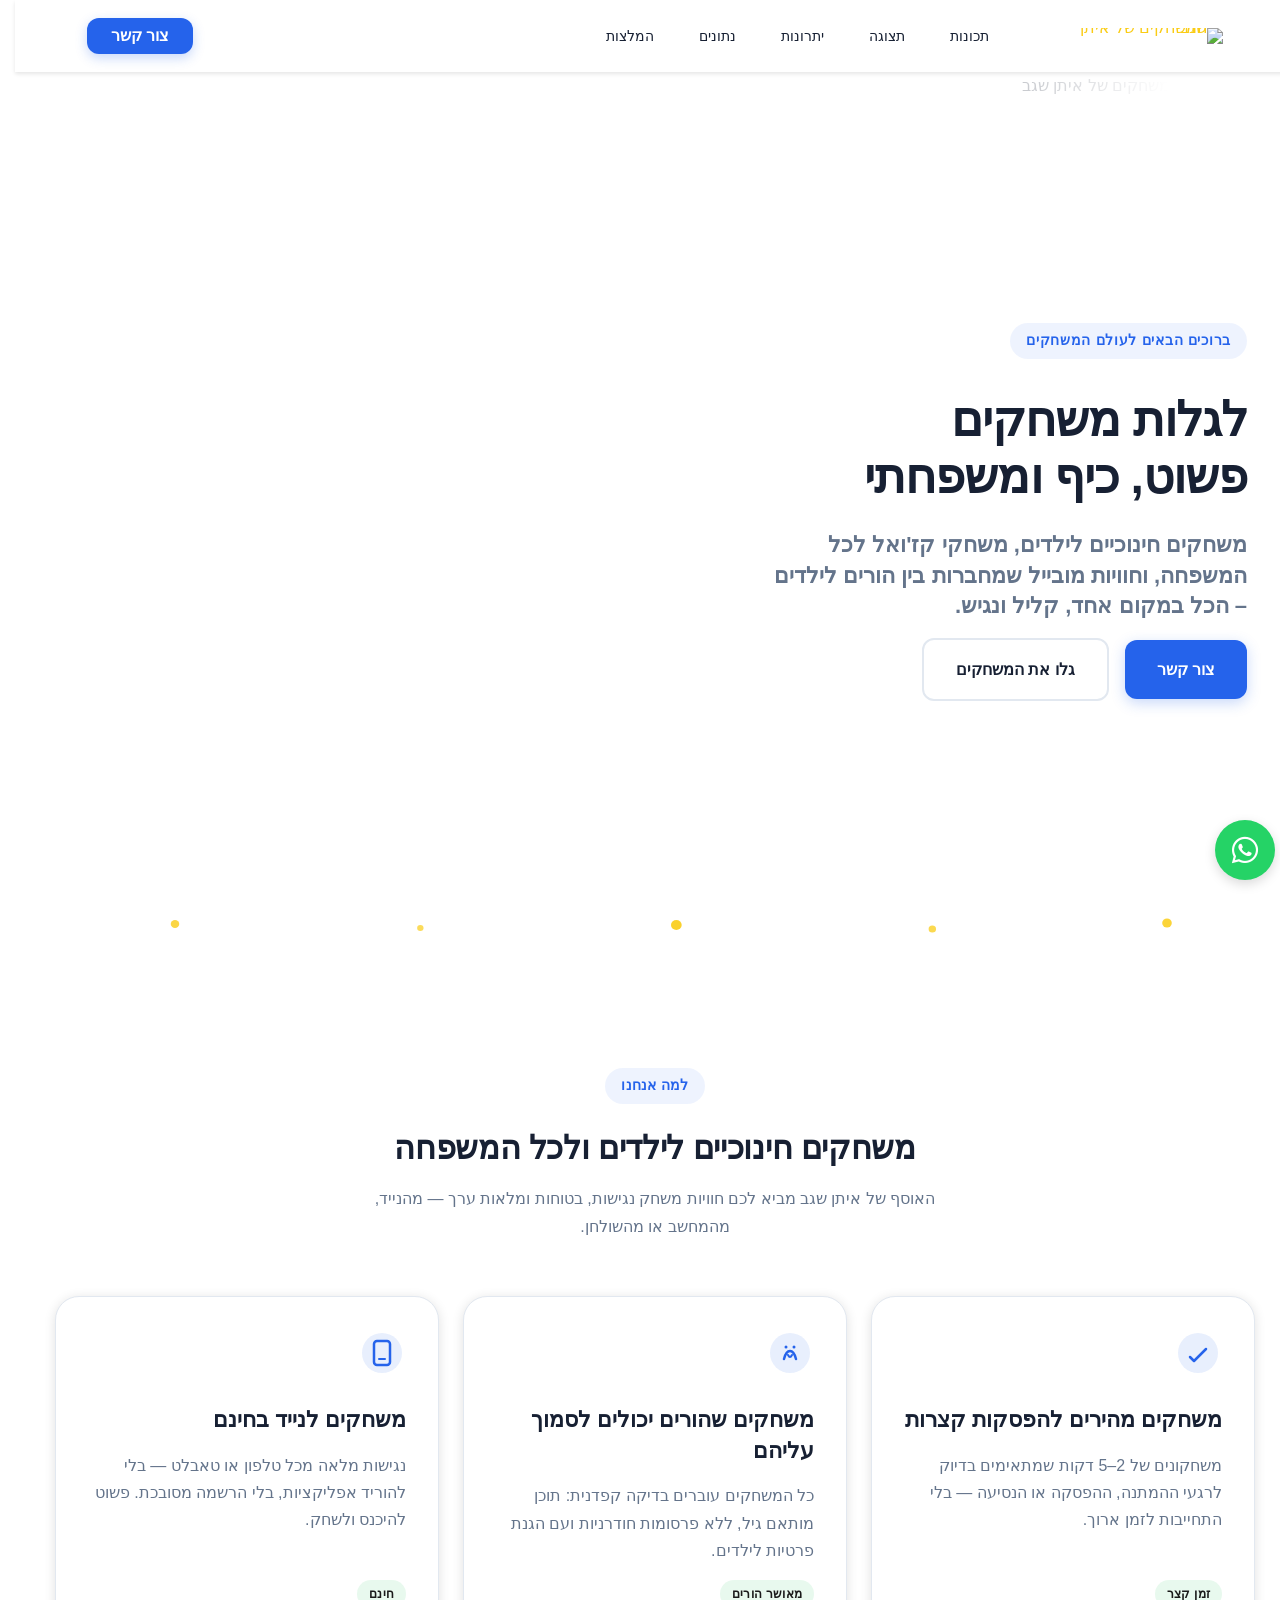
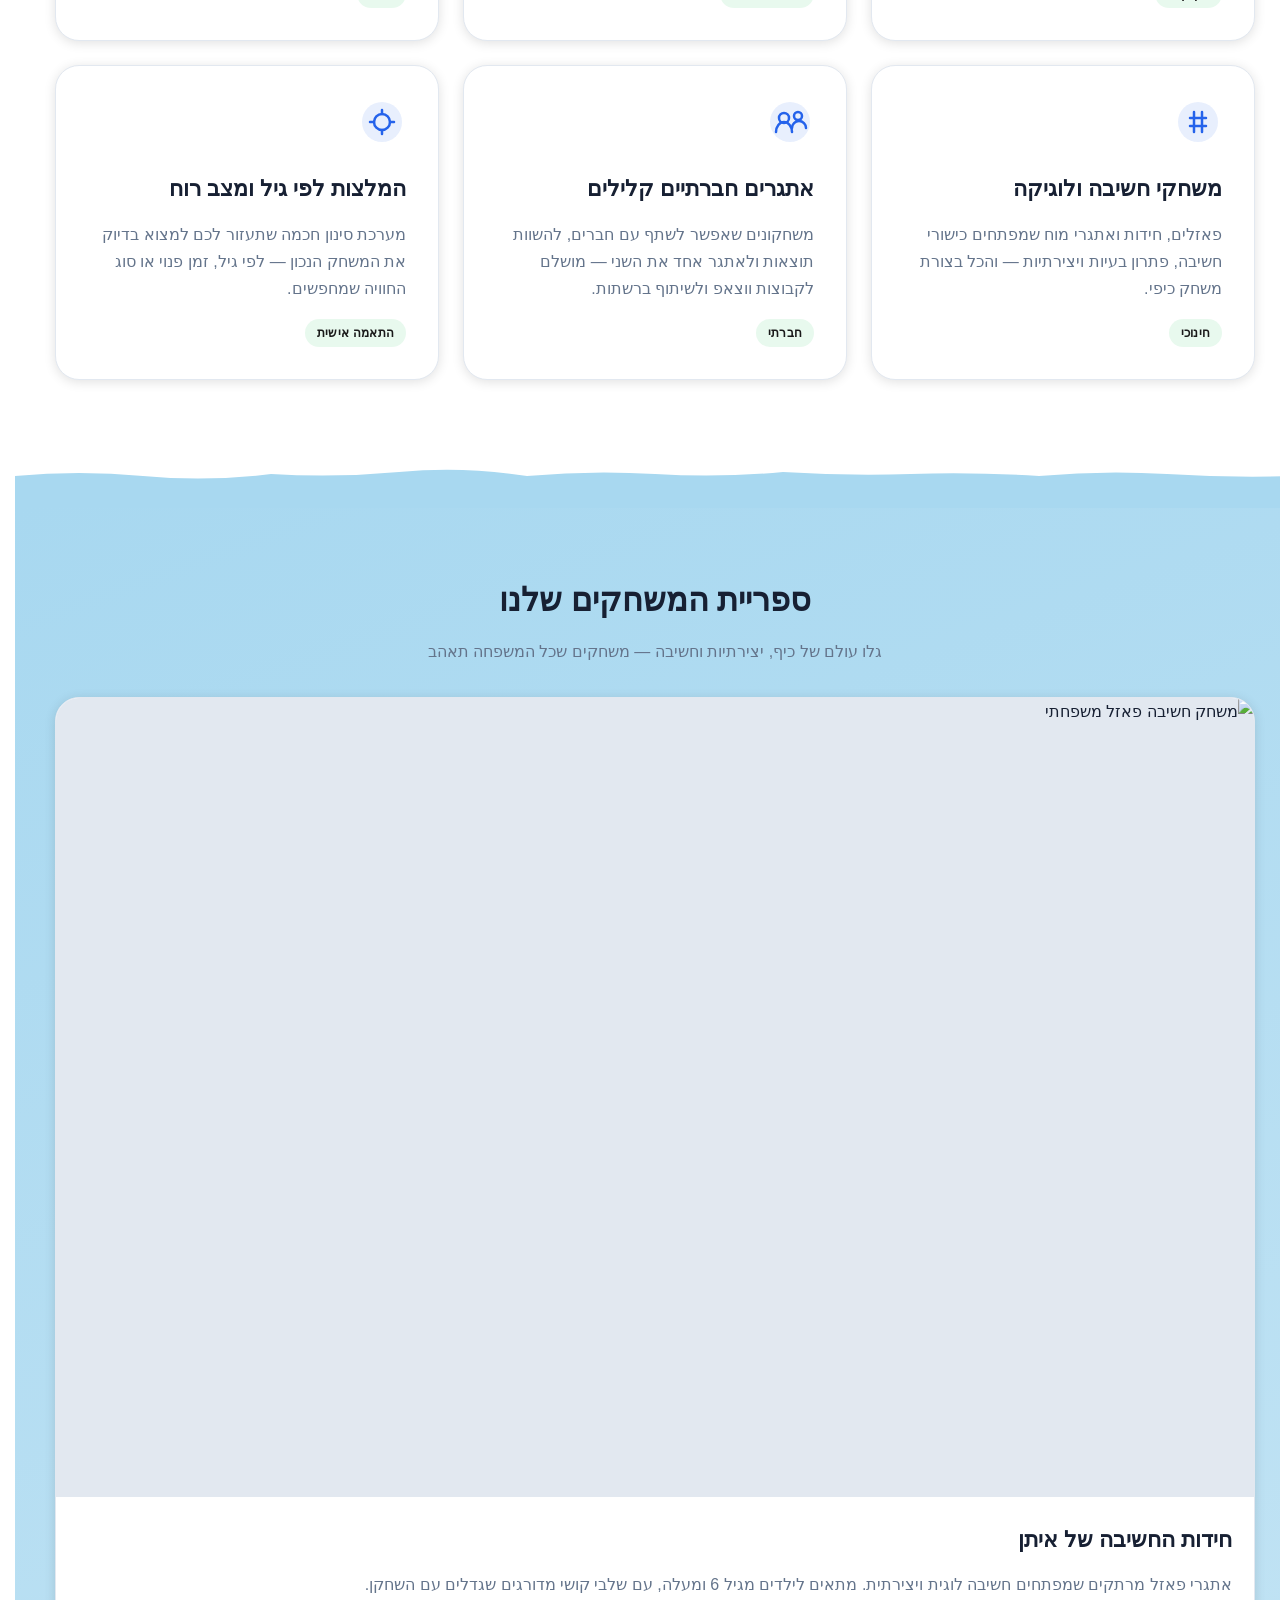
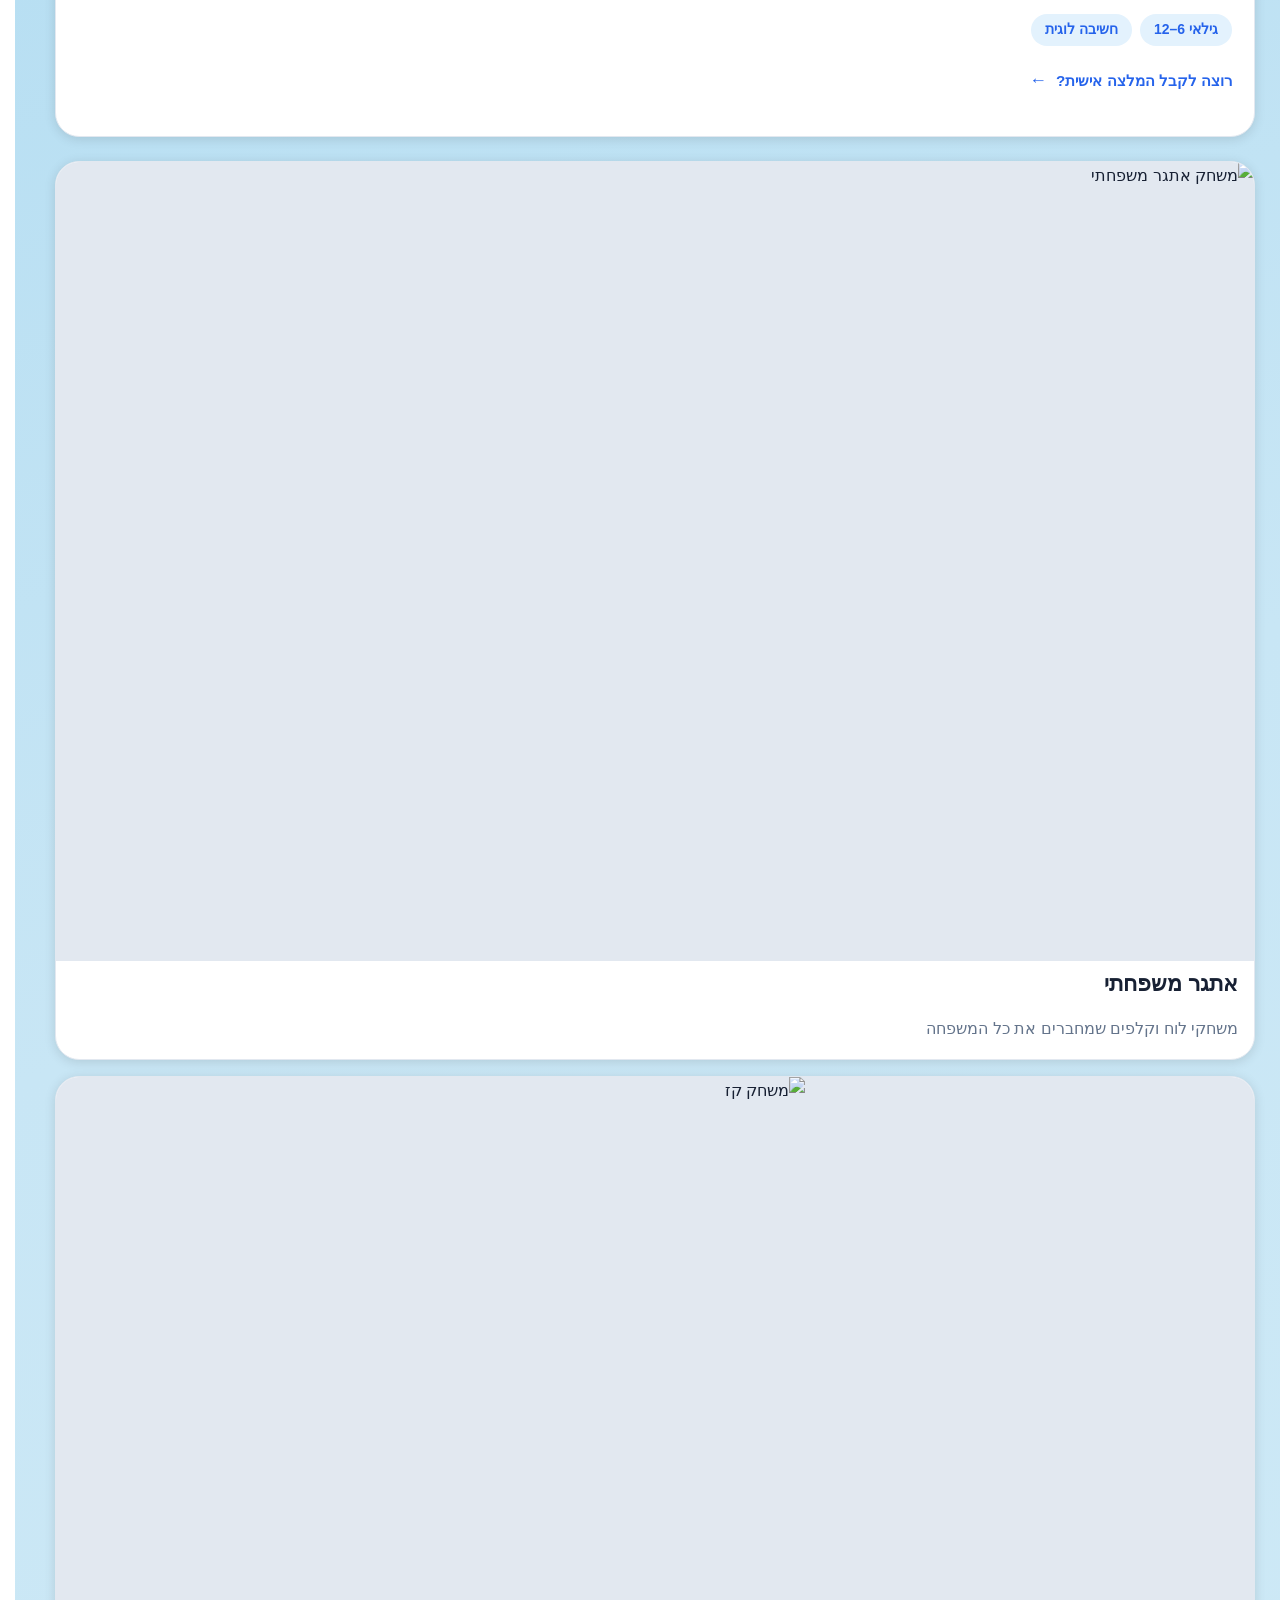
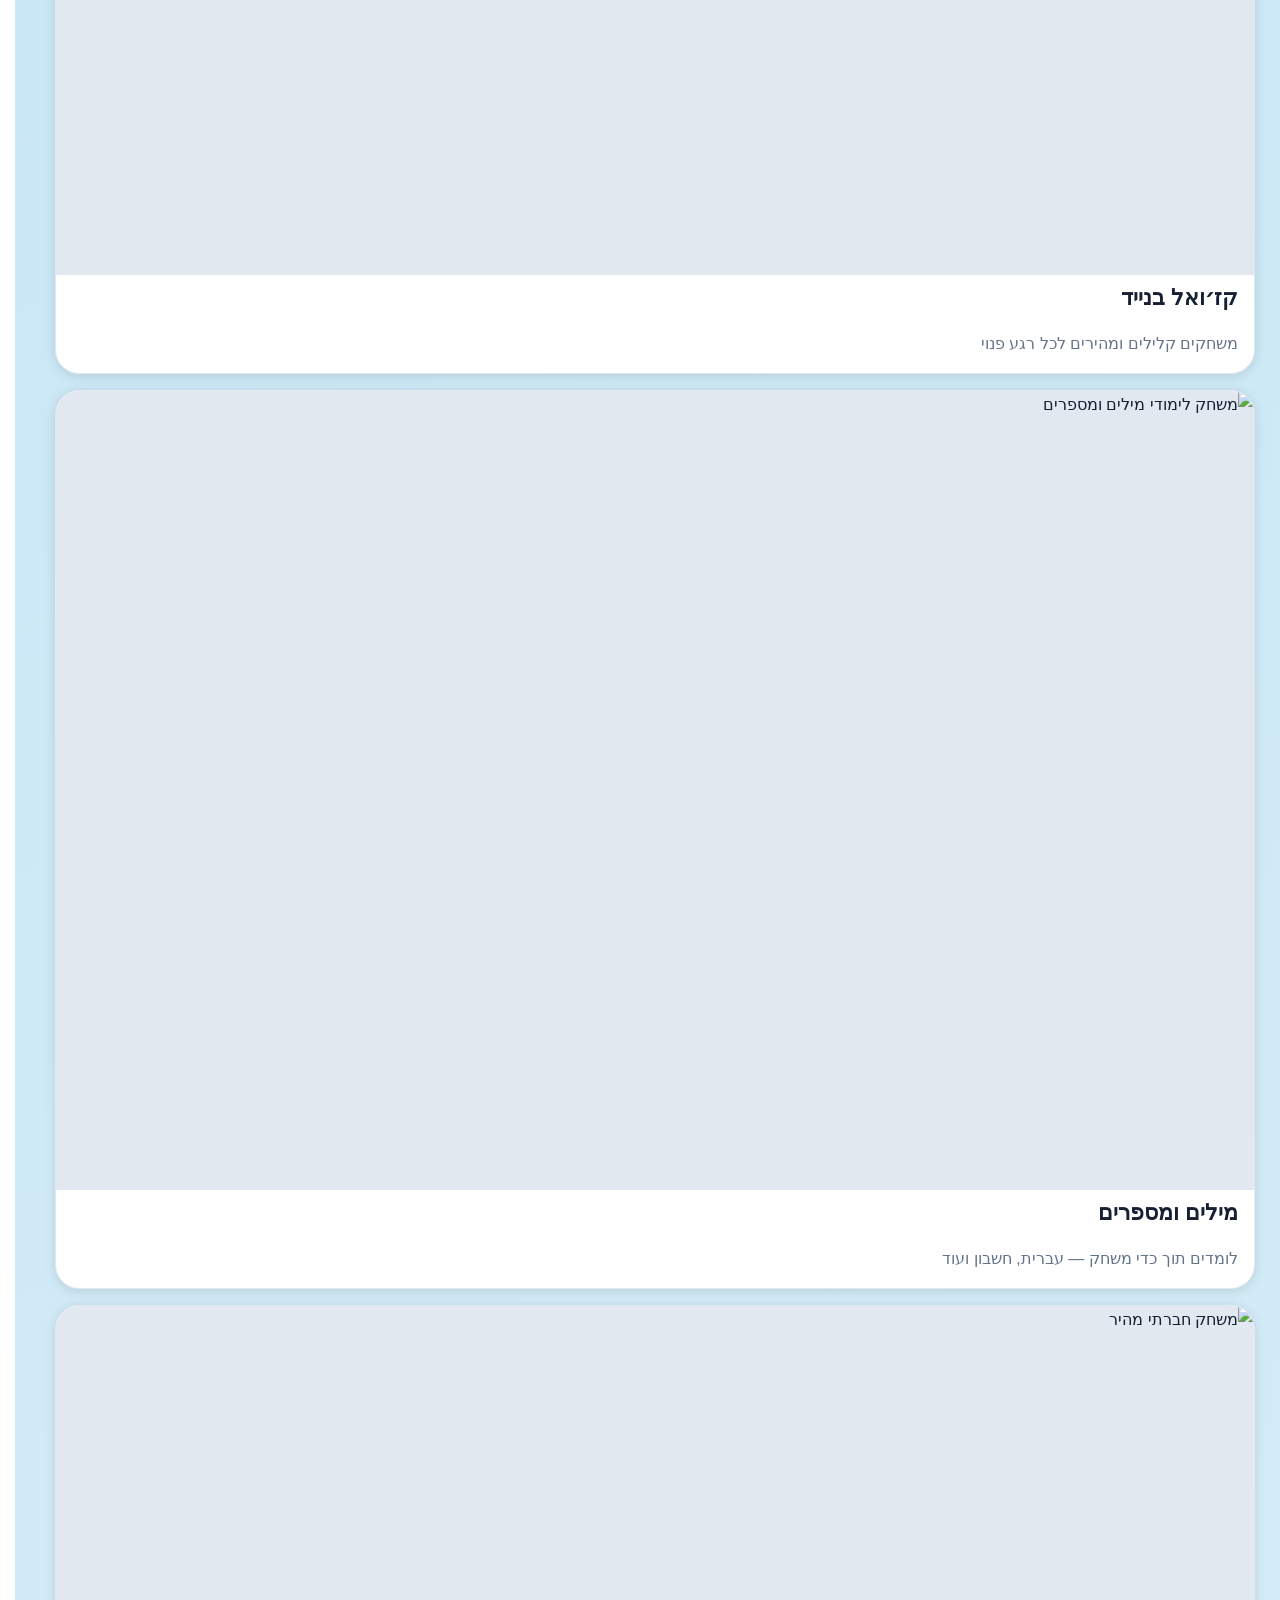
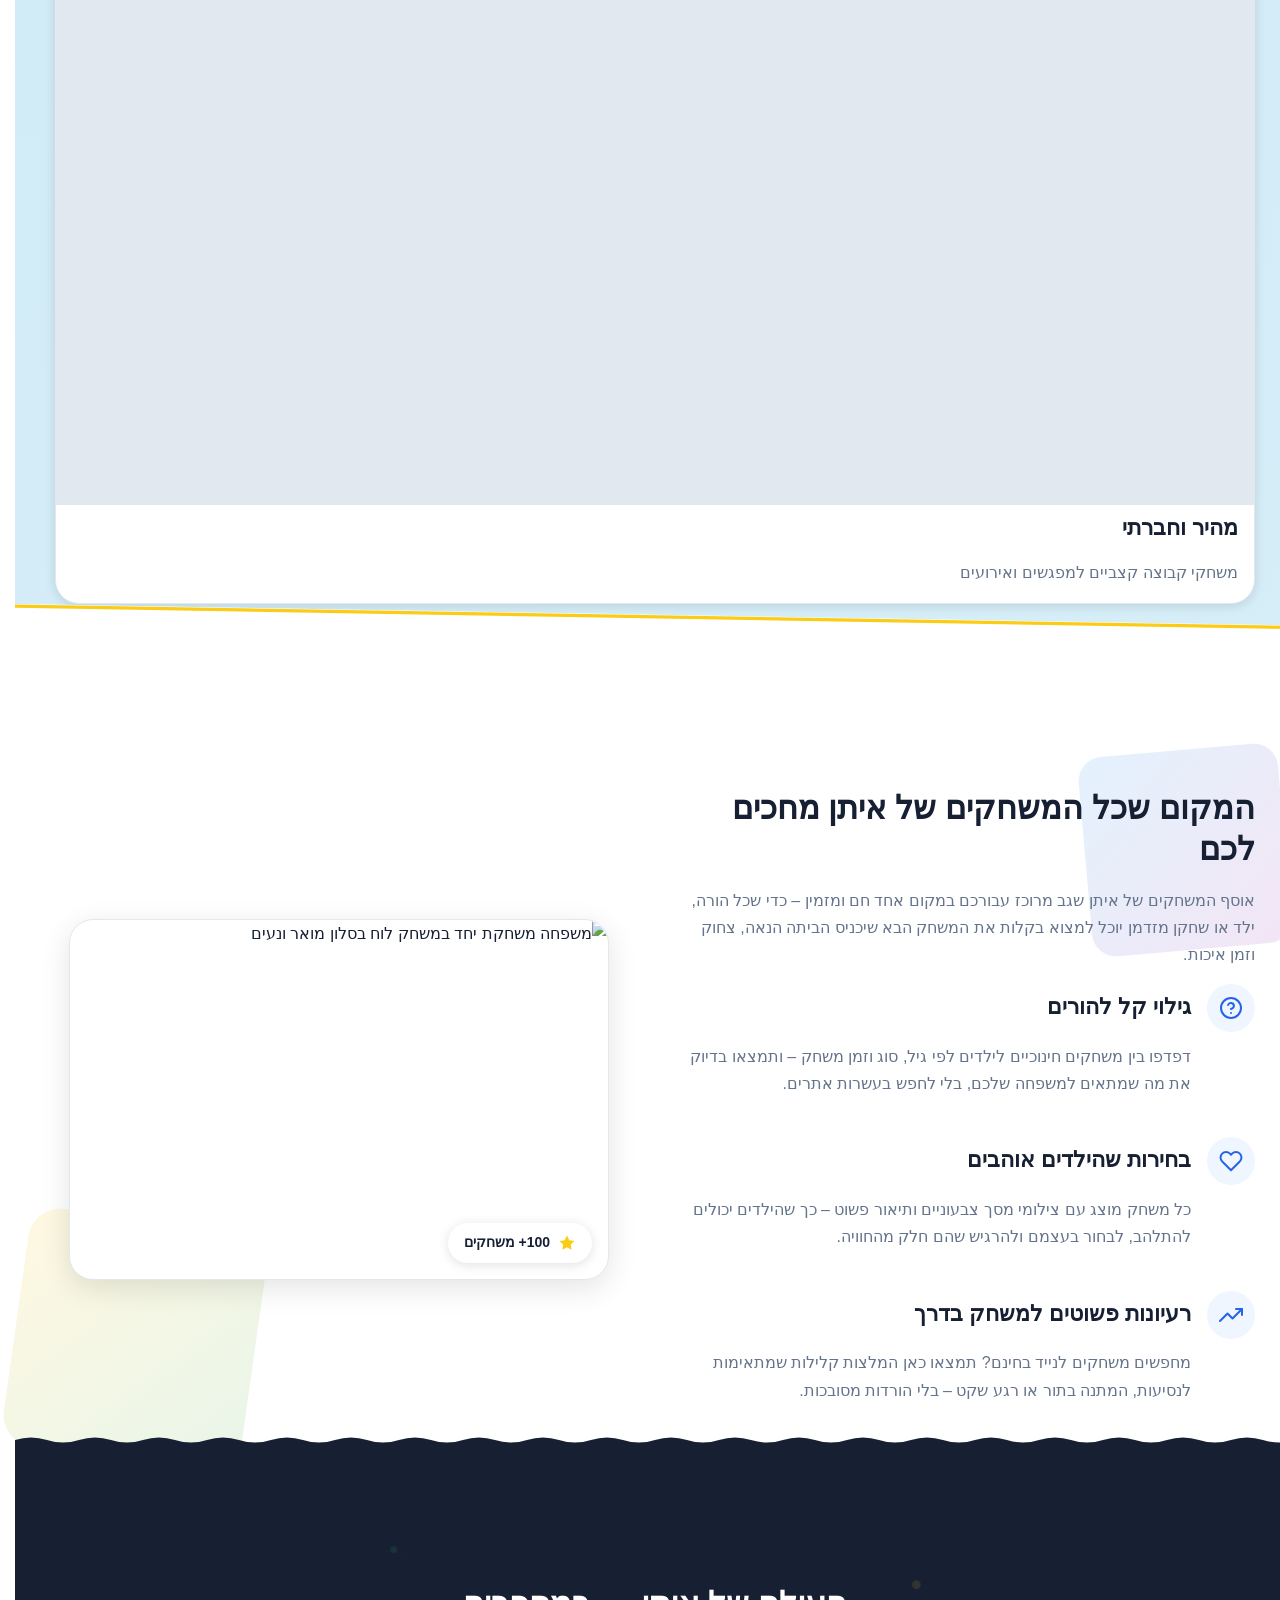
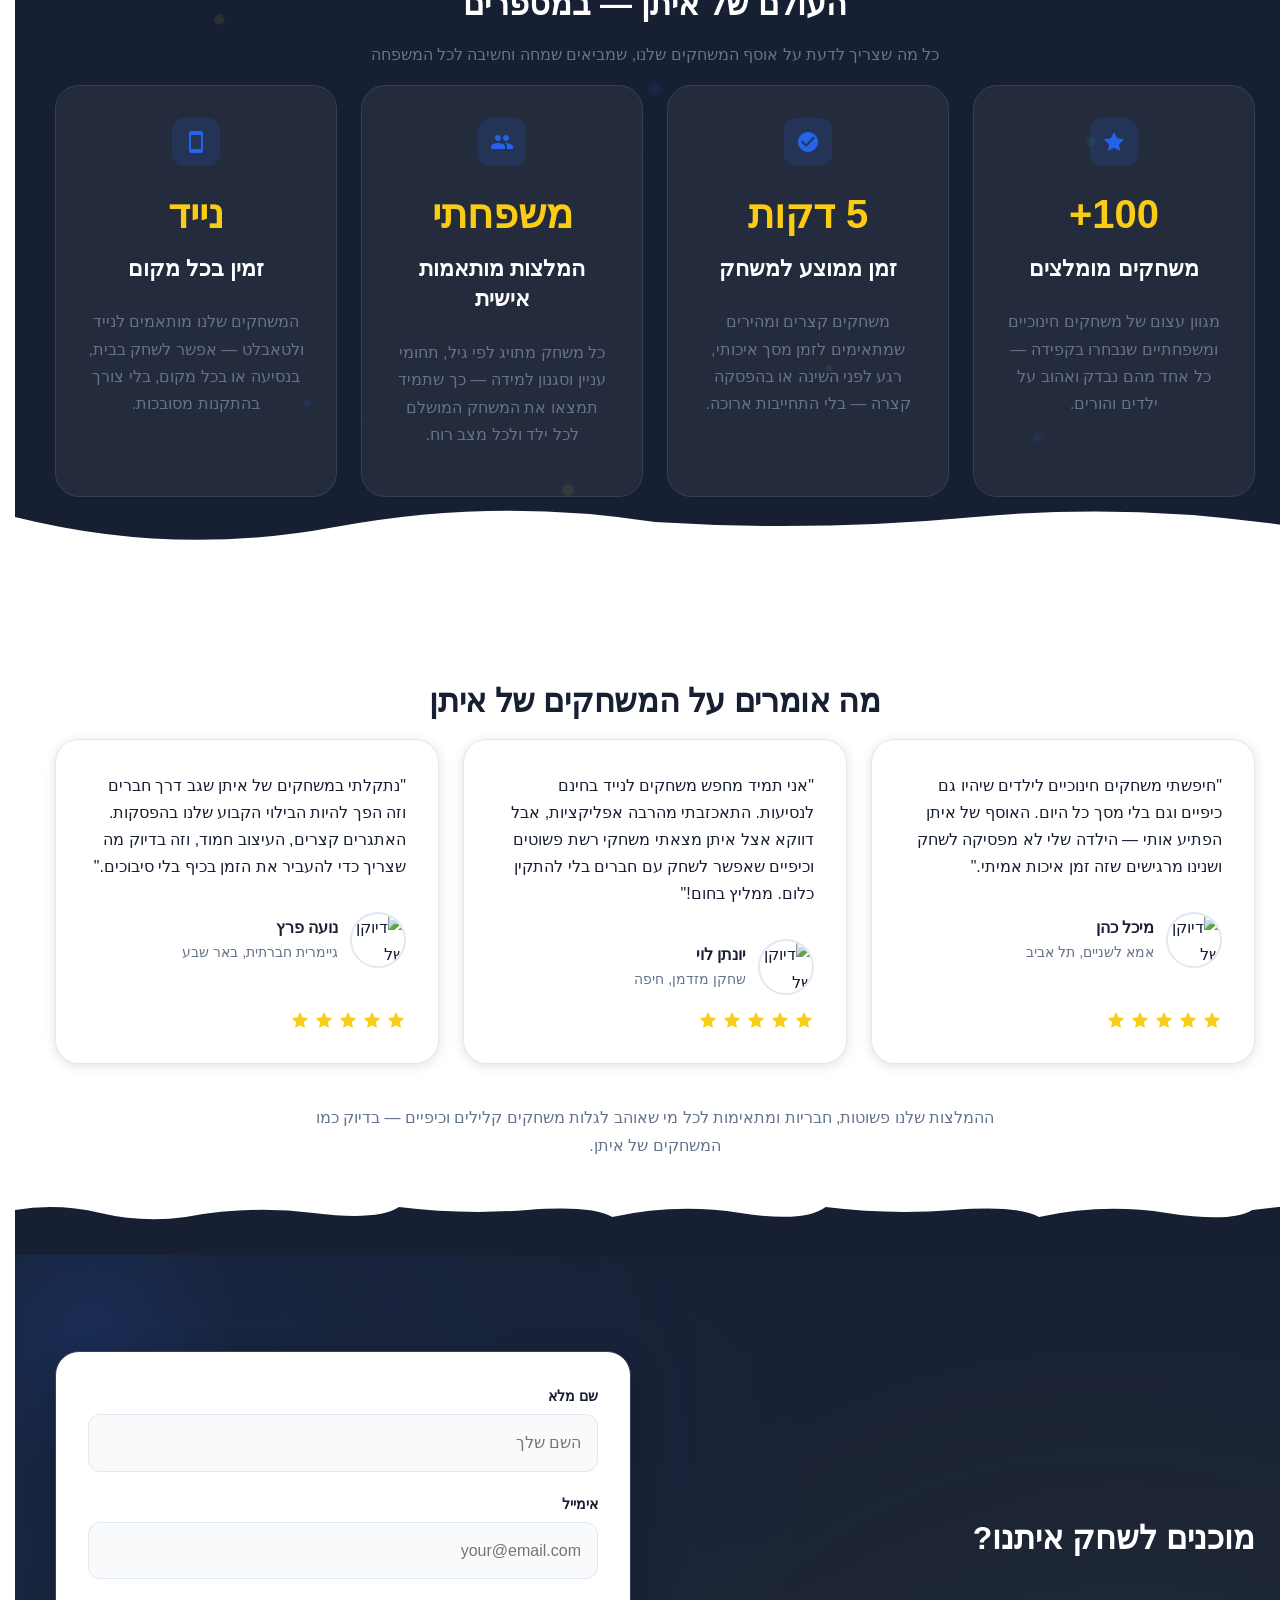
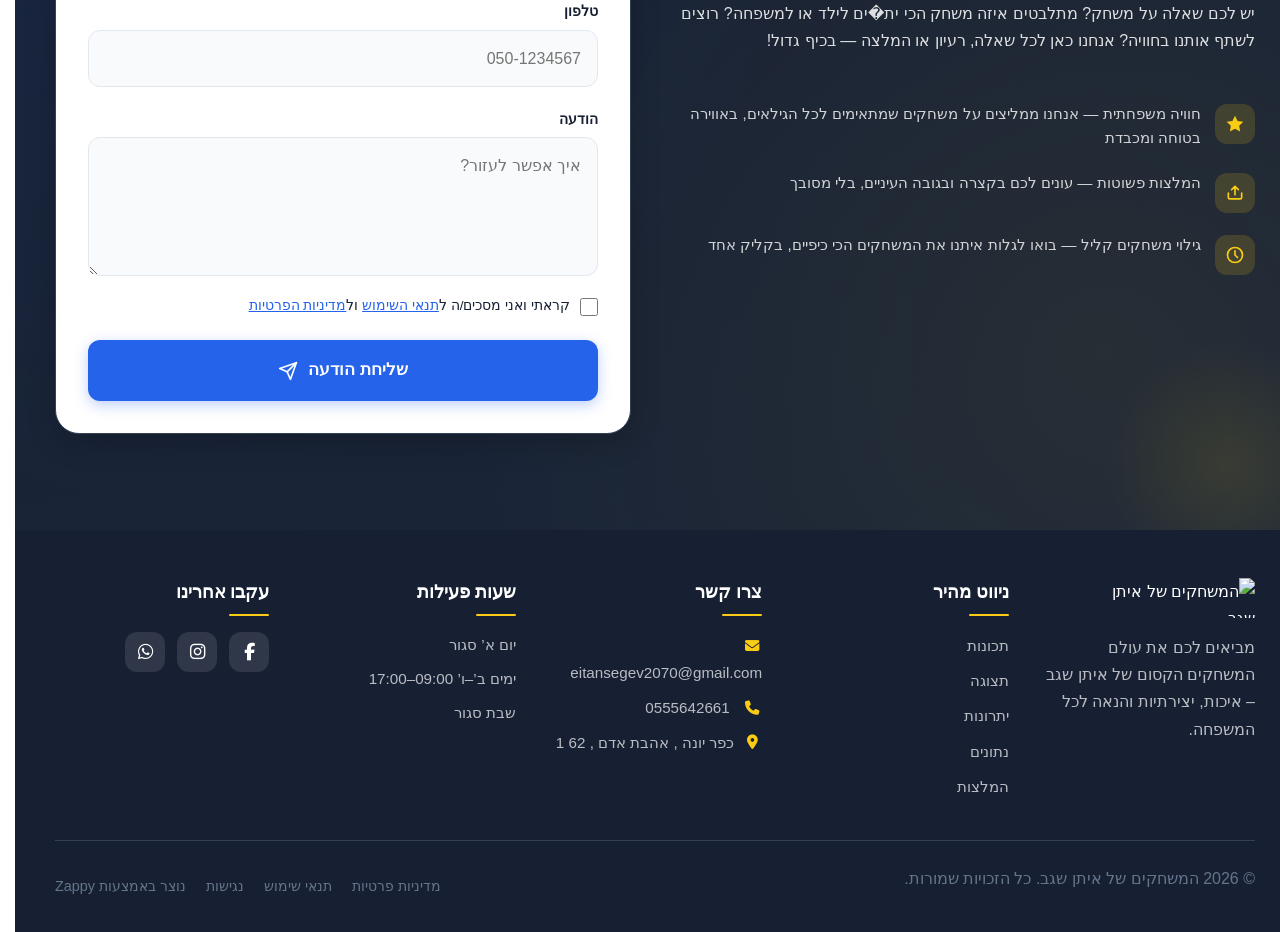
==== commit ff19516b: "Background sync: Progressive GitHub Sync" ====
--- a/public/index.html
+++ b/public/index.html
@@ -228,35 +228,7 @@
     <meta name="twitter:card" content="summary_large_image">
     <meta name="twitter:title" content="גלו את עולם המשחקים החינוכיים — המשחקים של איתן שגב">
     <meta name="twitter:description" content="הכניסו את הילדים לעולם קסום של משחקים חינוכיים לילדים ומשחקי לוח למשפחה שמפתחים חשיבה ויצירתיות. הצטרפו לאיתן שגב לחוויה בלתי נשכחת!">
-    <meta property="og:type" content="website">
-  <meta property="og:locale" content="he_IL">
-  
-  
-  
-  
-  
-  <link rel="stylesheet" href="https://cdnjs.cloudflare.com/ajax/libs/font-awesome/6.4.0/css/all.min.css">
-  <style>
-    .skip-link { position: absolute; top: 0; left: 0; transform: translateY(-200%); padding: 12px 18px; background: var(--bg-dark, #1a1a1a); color: var(--text-light, #fff); font-weight: 600; border-radius: 0 0 8px 0; z-index: 10000; }
-    .skip-link:focus { transform: none; outline: 2px solid var(--ring, #fff); outline-offset: 2px; }
-    :focus-visible { outline: 2px solid var(--ring, currentColor); outline-offset: 3px; }
-  </style>
-
-
-  
-    <!-- Favicons -->
-    <link rel="icon" type="image/x-icon" href="/assets/favicon.ico">
-    <link rel="icon" type="image/png" sizes="16x16" href="/assets/favicon-16x16.png">
-    <link rel="icon" type="image/png" sizes="32x32" href="/assets/favicon-32x32.png">
-    <link rel="icon" type="image/png" sizes="48x48" href="/assets/favicon-48x48.png">
-    <link rel="icon" type="image/png" sizes="192x192" href="/assets/favicon-192x192.png">
-    <link rel="icon" type="image/png" sizes="512x512" href="/assets/favicon-512x512.png">
-    <link rel="apple-touch-icon" href="/assets/apple-touch-icon.png">
-    <!-- Cookie Consent -->
-    <link rel="stylesheet" href="https://cdn.jsdelivr.net/npm/vanilla-cookieconsent@3/dist/cookieconsent.css">
-    <script src="https://cdn.jsdelivr.net/npm/vanilla-cookieconsent@3/dist/cookieconsent.umd.js"></script>
-    <!-- Mickidum Accessibility Toolbar -->
-    <script src="https://cdn.jsdelivr.net/gh/mickidum/acc_toolbar/acctoolbar/acctoolbar.min.js"></script>
+    
     <link rel="stylesheet" href="/styles.css">
     <script>window.ZAPPY_WEBSITE_ID = "2c0c2017-15a7-45fa-8657-84c7f6a9f8ad"; window.ZAPPY_API_BASE = "https://api.zappy5.com";</script>
 
@@ -348,6 +320,44 @@
     </style>
 </head>
 <body>
+<meta charset="UTF-8">
+  <meta name="viewport" content="width=device-width, initial-scale=1.0">
+  <title>גלו את עולם המשחקים החינוכיים — המשחקים של איתן שגב</title>
+  <meta name="description" content="הכניסו את הילדים לעולם קסום של משחקים חינוכיים לילדים ומשחקי לוח למשפחה שמפתחים חשיבה ויצירתיות. הצטרפו לאיתן שגב לחוויה בלתי נשכחת!">
+  <meta name="keywords" content="משחקים חינוכיים לילדים, משחקי לוח למשפחה, המשחקים של איתן שגב, משחקים לנייד בחינם, משחקי חשיבה לילדים">
+  <meta name="robots" content="index, follow">
+  
+  <meta property="og:title" content="גלו את עולם המשחקים החינוכיים — המשחקים של איתן שגב">
+  <meta property="og:description" content="הכניסו את הילדים לעולם קסום של משחקים חינוכיים לילדים ומשחקי לוח למשפחה שמפתחים חשיבה ויצירתיות. הצטרפו לאיתן שגב לחוויה בלתי נשכחת!">
+  <meta property="og:type" content="website">
+  <meta property="og:locale" content="he_IL">
+  
+  <meta name="twitter:card" content="summary_large_image">
+  <meta name="twitter:title" content="גלו את עולם המשחקים החינוכיים — המשחקים של איתן שגב">
+  <meta name="twitter:description" content="הכניסו את הילדים לעולם קסום של משחקים חינוכיים לילדים ומשחקי לוח למשפחה שמפתחים חשיבה ויצירתיות. הצטרפו לאיתן שגב לחוויה בלתי נשכחת!">
+  <link rel="stylesheet" href="/styles.css">
+  <link rel="stylesheet" href="https://cdnjs.cloudflare.com/ajax/libs/font-awesome/6.4.0/css/all.min.css">
+  <style>
+    .skip-link { position: absolute; top: 0; left: 0; transform: translateY(-200%); padding: 12px 18px; background: var(--bg-dark, #1a1a1a); color: var(--text-light, #fff); font-weight: 600; border-radius: 0 0 8px 0; z-index: 10000; }
+    .skip-link:focus { transform: none; outline: 2px solid var(--ring, #fff); outline-offset: 2px; }
+    :focus-visible { outline: 2px solid var(--ring, currentColor); outline-offset: 3px; }
+  </style>
+
+
+  
+    <!-- Favicons -->
+    <link rel="icon" type="image/x-icon" href="/assets/favicon.ico">
+    <link rel="icon" type="image/png" sizes="16x16" href="/assets/favicon-16x16.png">
+    <link rel="icon" type="image/png" sizes="32x32" href="/assets/favicon-32x32.png">
+    <link rel="icon" type="image/png" sizes="48x48" href="/assets/favicon-48x48.png">
+    <link rel="icon" type="image/png" sizes="192x192" href="/assets/favicon-192x192.png">
+    <link rel="icon" type="image/png" sizes="512x512" href="/assets/favicon-512x512.png">
+    <link rel="apple-touch-icon" href="/assets/apple-touch-icon.png">
+    <!-- Cookie Consent -->
+    <link rel="stylesheet" href="https://cdn.jsdelivr.net/npm/vanilla-cookieconsent@3/dist/cookieconsent.css">
+    <script src="https://cdn.jsdelivr.net/npm/vanilla-cookieconsent@3/dist/cookieconsent.umd.js"></script>
+    <!-- Mickidum Accessibility Toolbar -->
+    <script src="https://cdn.jsdelivr.net/gh/mickidum/acc_toolbar/acctoolbar/acctoolbar.min.js"></script>
 <a class="skip-link" href="#main">דלג לתוכן הראשי</a>
   <nav class="navbar" dir="rtl">
   <!-- Mobile buttons: MUST be direct children of .navbar (outside nav-container) -->
@@ -360,7 +370,7 @@
     </svg>
   </button>
   
-  <button class="phone-header-btn" data-phone="[business_phone]" aria-label="Call">
+  <button class="phone-header-btn" data-phone="0555642661" aria-label="Call">
     <svg width="20" height="20" viewBox="0 0 24 24" fill="currentColor">
       <path d="M22 16.92v3a2 2 0 0 1-2.18 2 19.79 19.79 0 0 1-8.63-3.07 19.5 19.5 0 0 1-6-6 19.79 19.79 0 0 1-3.07-8.67A2 2 0 0 1 4.11 2h3a2 2 0 0 1 2 1.72 12.84 12.84 0 0 0 .7 2.81 2 2 0 0 1-.45 2.11L8.09 9.91a16 16 0 0 0 6 6l1.27-1.27a2 2 0 0 1 2.11-.45 12.84 12.84 0 0 0 2.81.7A2 2 0 0 1 22 16.92z"></path>
     </svg>
@@ -820,7 +830,7 @@
         const phoneLinks = document.querySelectorAll('a[href^="tel:"]');
         const phoneNumber = phoneLinks.length > 0 
           ? phoneLinks[0].getAttribute('href').replace('tel:', '')
-          : '[business_phone]';
+          : '0555642661';
         
         window.location.href = 'tel:' + phoneNumber;
         console.log('[Navbar] Phone button clicked');
@@ -1399,23 +1409,21 @@
         <ul class="footer-contact">
           <li>
             <span class="contact-icon"><i class="fas fa-envelope"></i></span>
-            <span class="contact-text"><a href="mailto:[business_email]">[business_email]</a></span>
+            <span class="contact-text"><a href="mailto:eitansegev2070@gmail.com">eitansegev2070@gmail.com</a></span>
           </li>
           <li>
             <span class="contact-icon"><i class="fas fa-phone"></i></span>
-            <span class="contact-text"><a href="tel:[business_phone]">[business_phone]</a></span>
+            <span class="contact-text"><a href="tel:0555642661">0555642661</a></span>
           </li>
-          <li><a href="/"><span class="contact-icon"><i class="fas fa-map-marker-alt"></i></span>
-            <span class="contact-text">[business_address]</span></a></li>
+          <li><a href="https://www.google.com/maps/search/?api=1&amp;query=%D7%9B%D7%A4%D7%A8%20%D7%99%D7%95%D7%A0%D7%94%20%2C%20%D7%90%D7%94%D7%91%D7%AA%20%D7%90%D7%93%D7%9D%20%2C%2062%201" target="_blank" rel="noopener noreferrer" style="display:flex;align-items:flex-start;gap:inherit"><span class="contact-icon"><i class="fas fa-map-marker-alt"></i></span>
+            <span class="contact-text">כפר יונה , אהבת אדם , 62 1</span></a></li>
         </ul>
       </div>
       <div class="footer-col footer-hours-col">
         <h4>שעות פעילות</h4>
-        <ul class="footer-hours">
-          <li><a href="/"><span class="hours-day">ימים א'–ה'</span> <span class="hours-time">09:00–18:00</span></a></li>
-          <li><a href="/"><span class="hours-day">יום ו'</span> <span class="hours-time">09:00–13:00</span></a></li>
-          <li><a href="/"><span class="hours-day">שבת</span> <span class="hours-time">סגור</span></a></li>
-        </ul>
+        <ul class="footer-hours"><li><a href="/"><span class="hours-day">יום א’</span> <span class="hours-time">סגור</span></a></li>
+<li><a href="/"><span class="hours-day">ימים ב’–ו’</span> <span class="hours-time">09:00–17:00</span></a></li>
+<li><a href="/"><span class="hours-day">שבת</span> <span class="hours-time">סגור</span></a></li></ul>
       </div>
       <div class="footer-col footer-social-col">
         <h4>עקבו אחרינו</h4>
@@ -1440,11 +1448,13 @@
   </div>
 </footer>
   
-  <a href="https://wa.me/[whatsapp_handle]" class="whatsapp-float" aria-label="WhatsApp">
+  <a href="https://wa.me/0555642661" class="whatsapp-float" aria-label="WhatsApp">
     <i class="fab fa-whatsapp"></i>
   </a>
   
-  <div data-integration="accessibility:toolbar"></div>
+  <script src="/script.js"></script>
+
+    <div data-integration="accessibility:toolbar"></div>
 
     <script src="/script.js"></script>
 
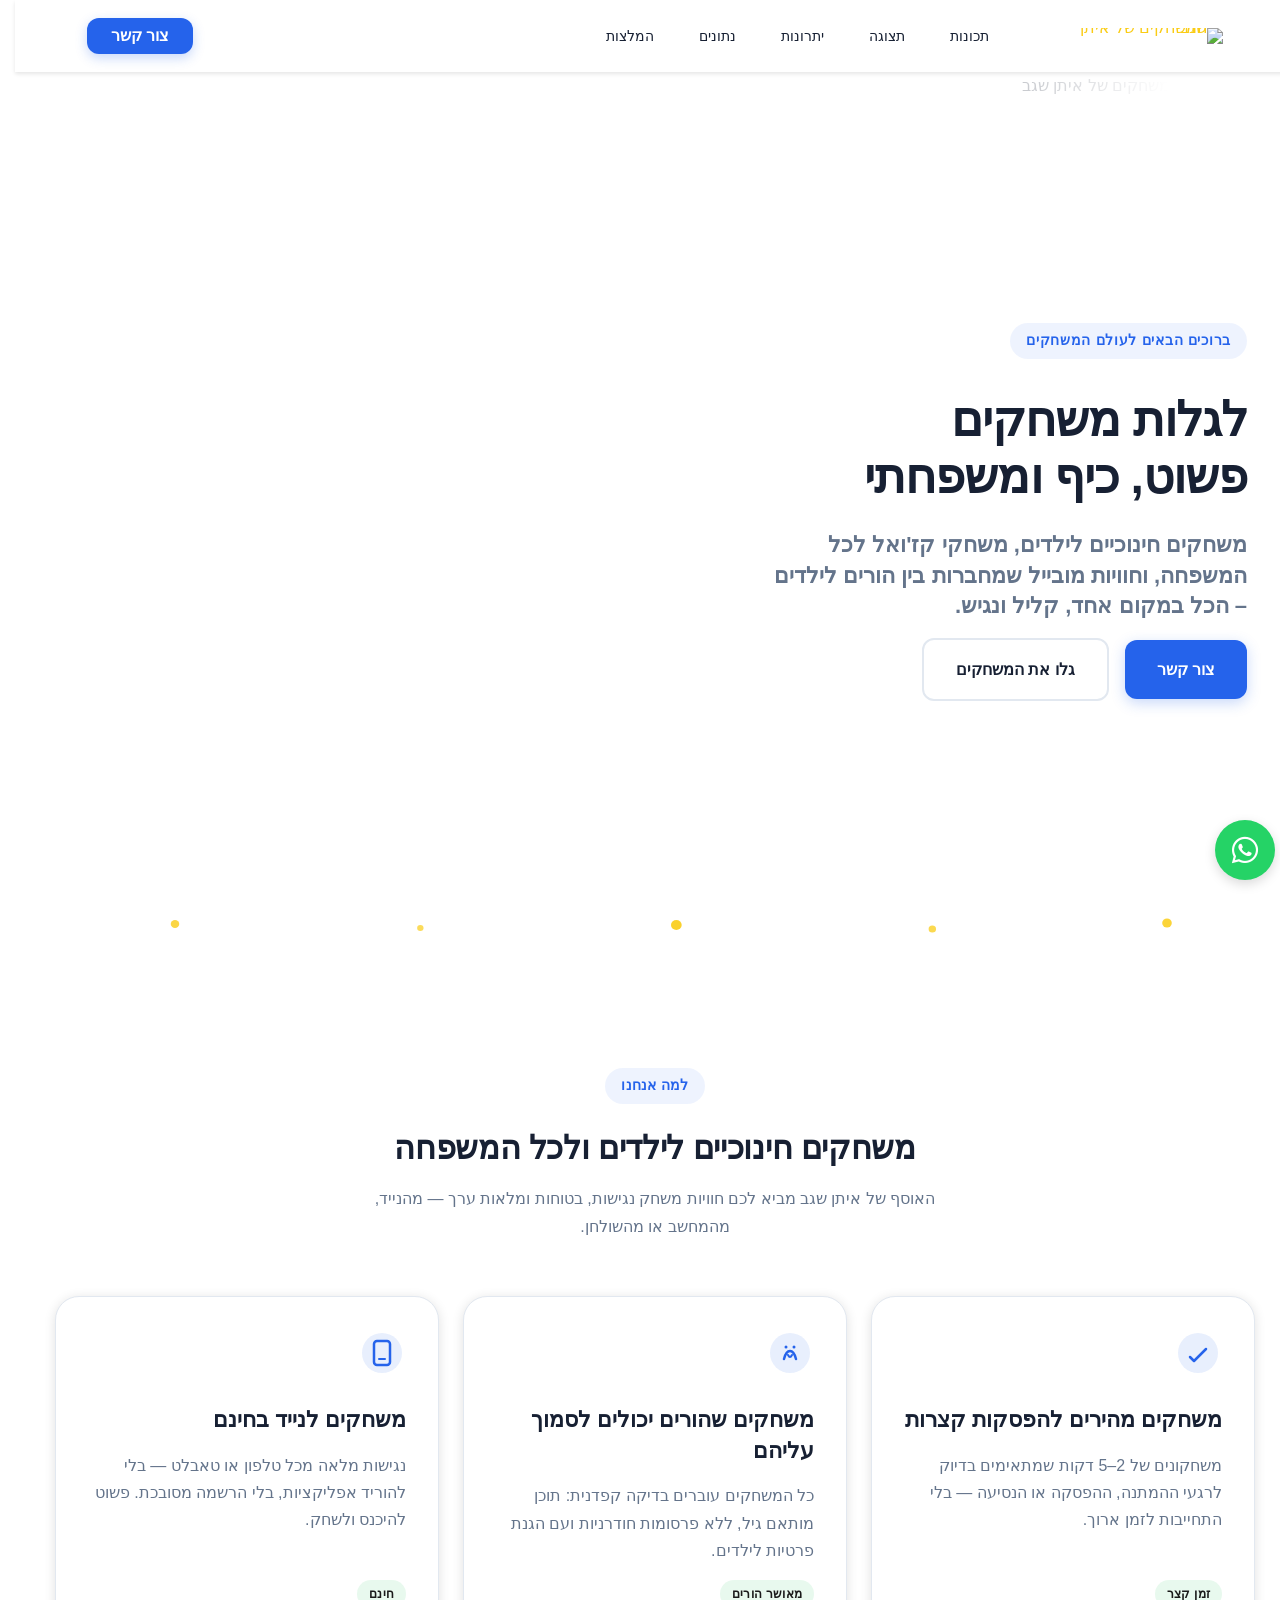
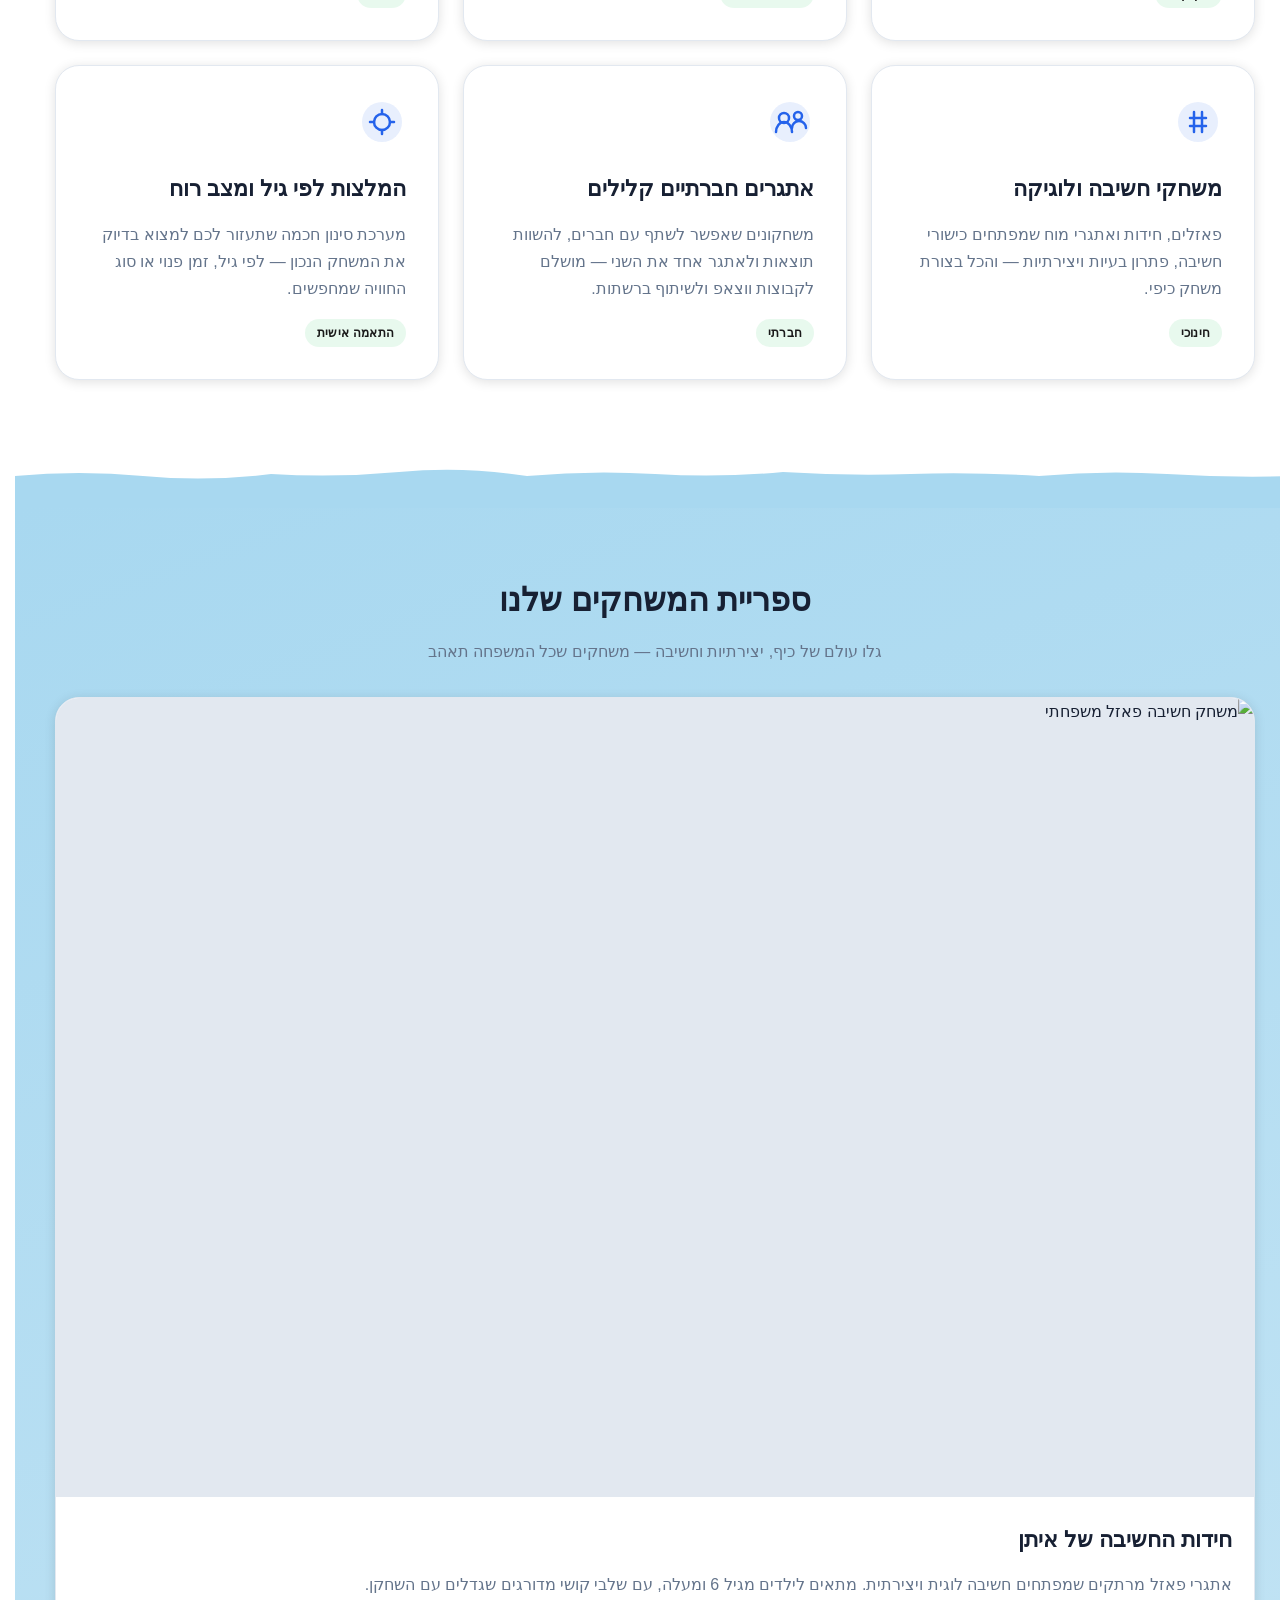
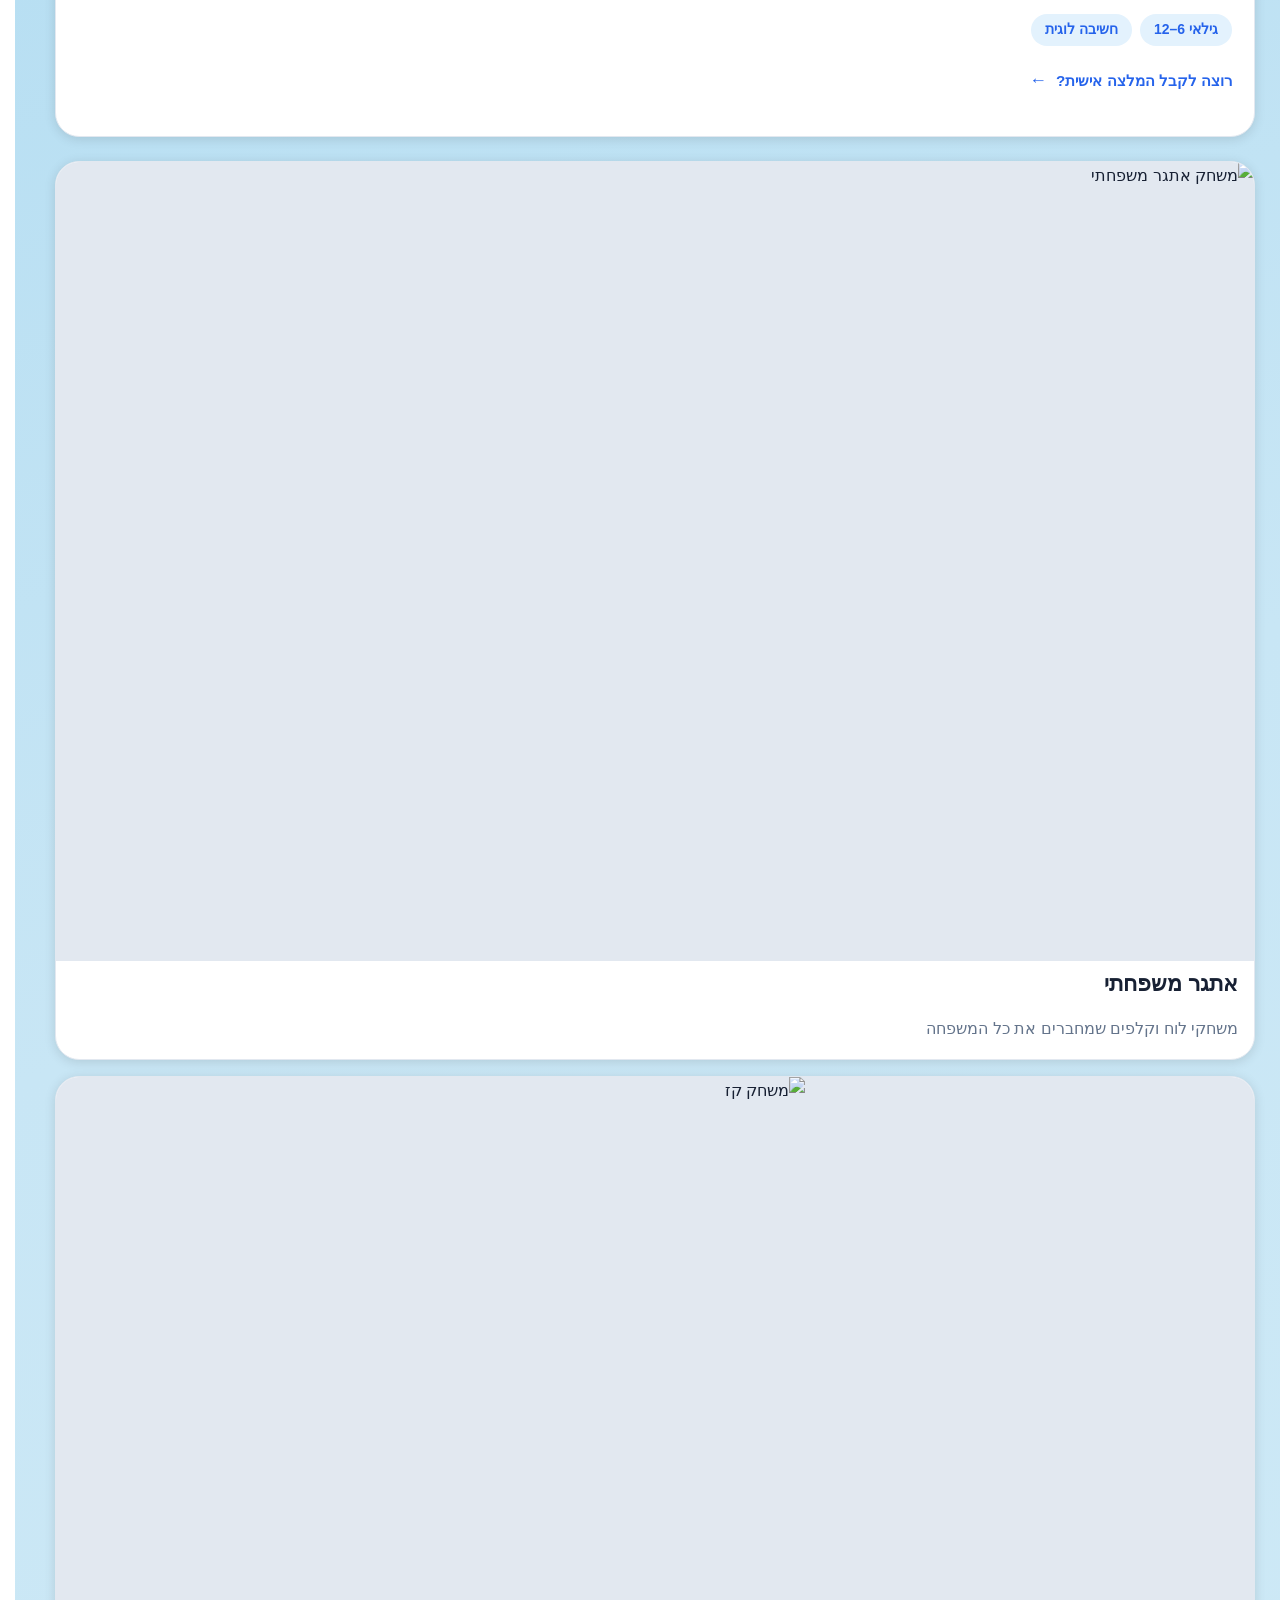
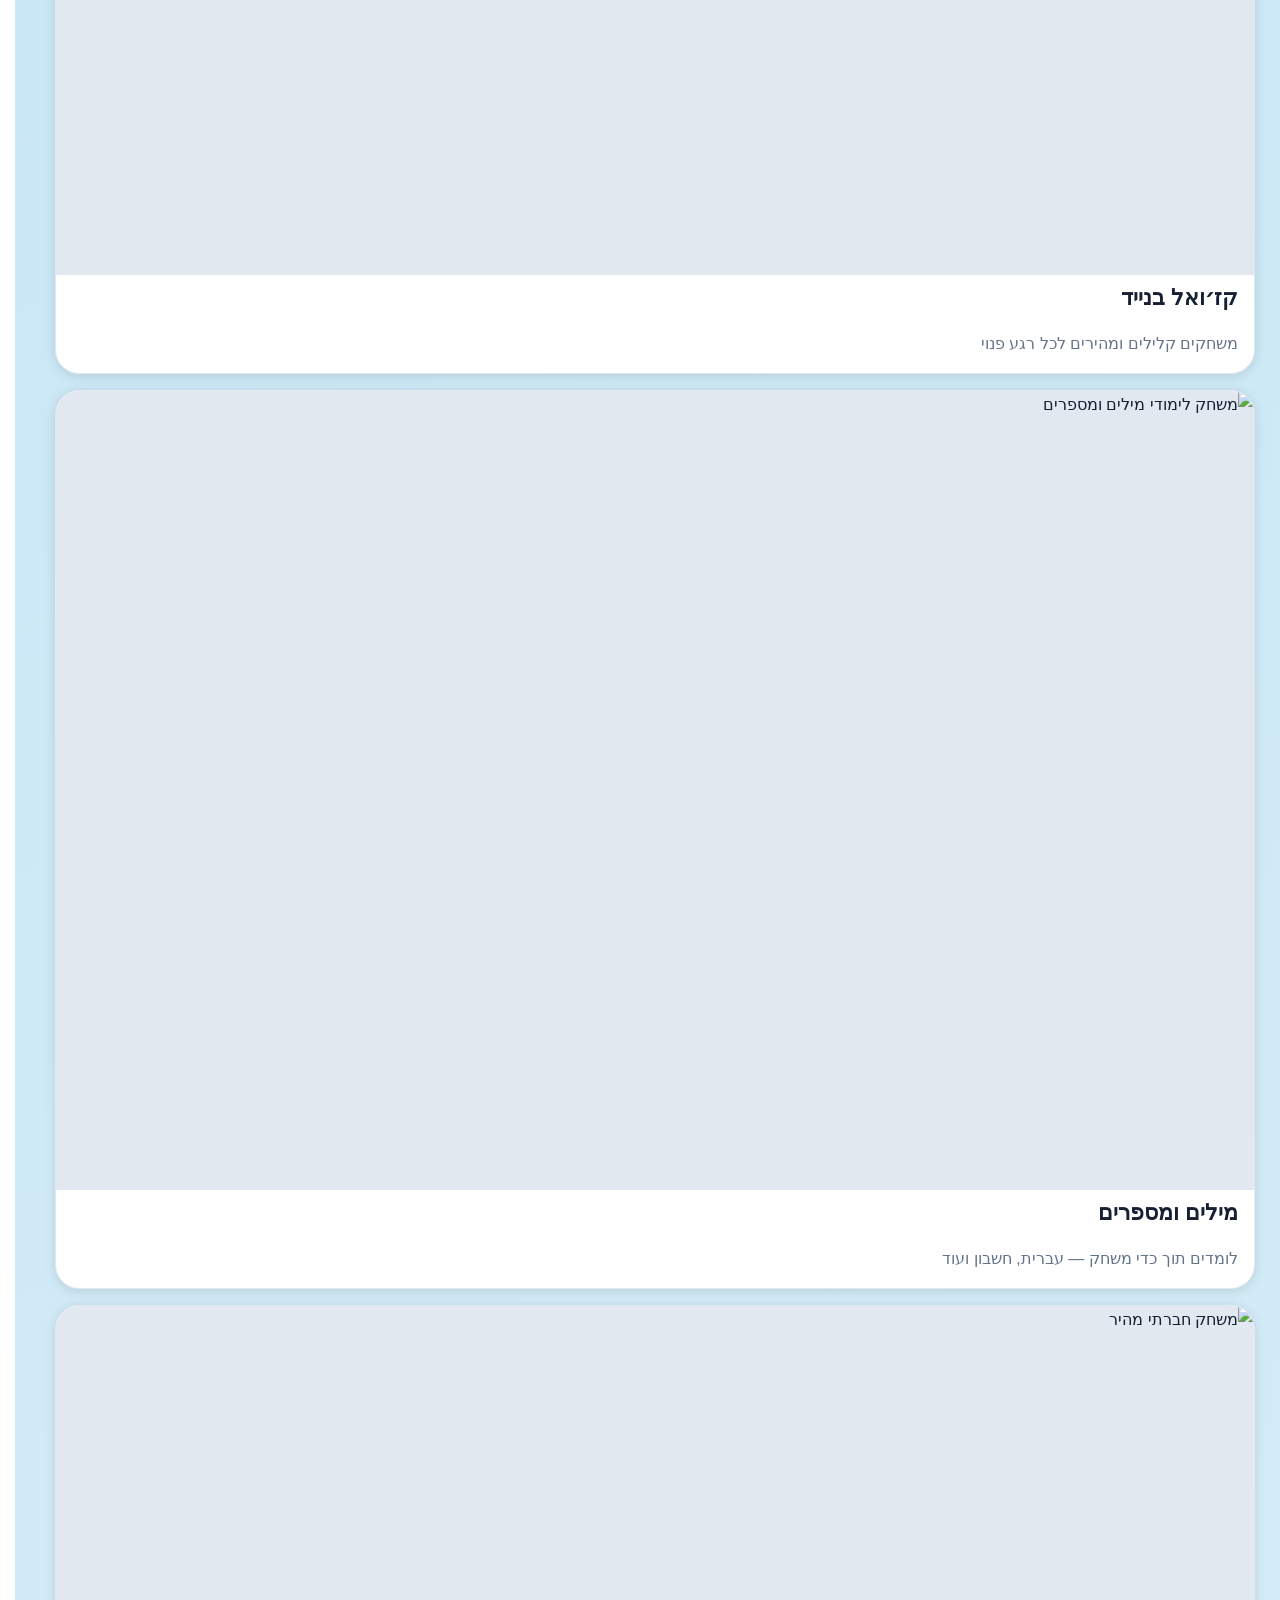
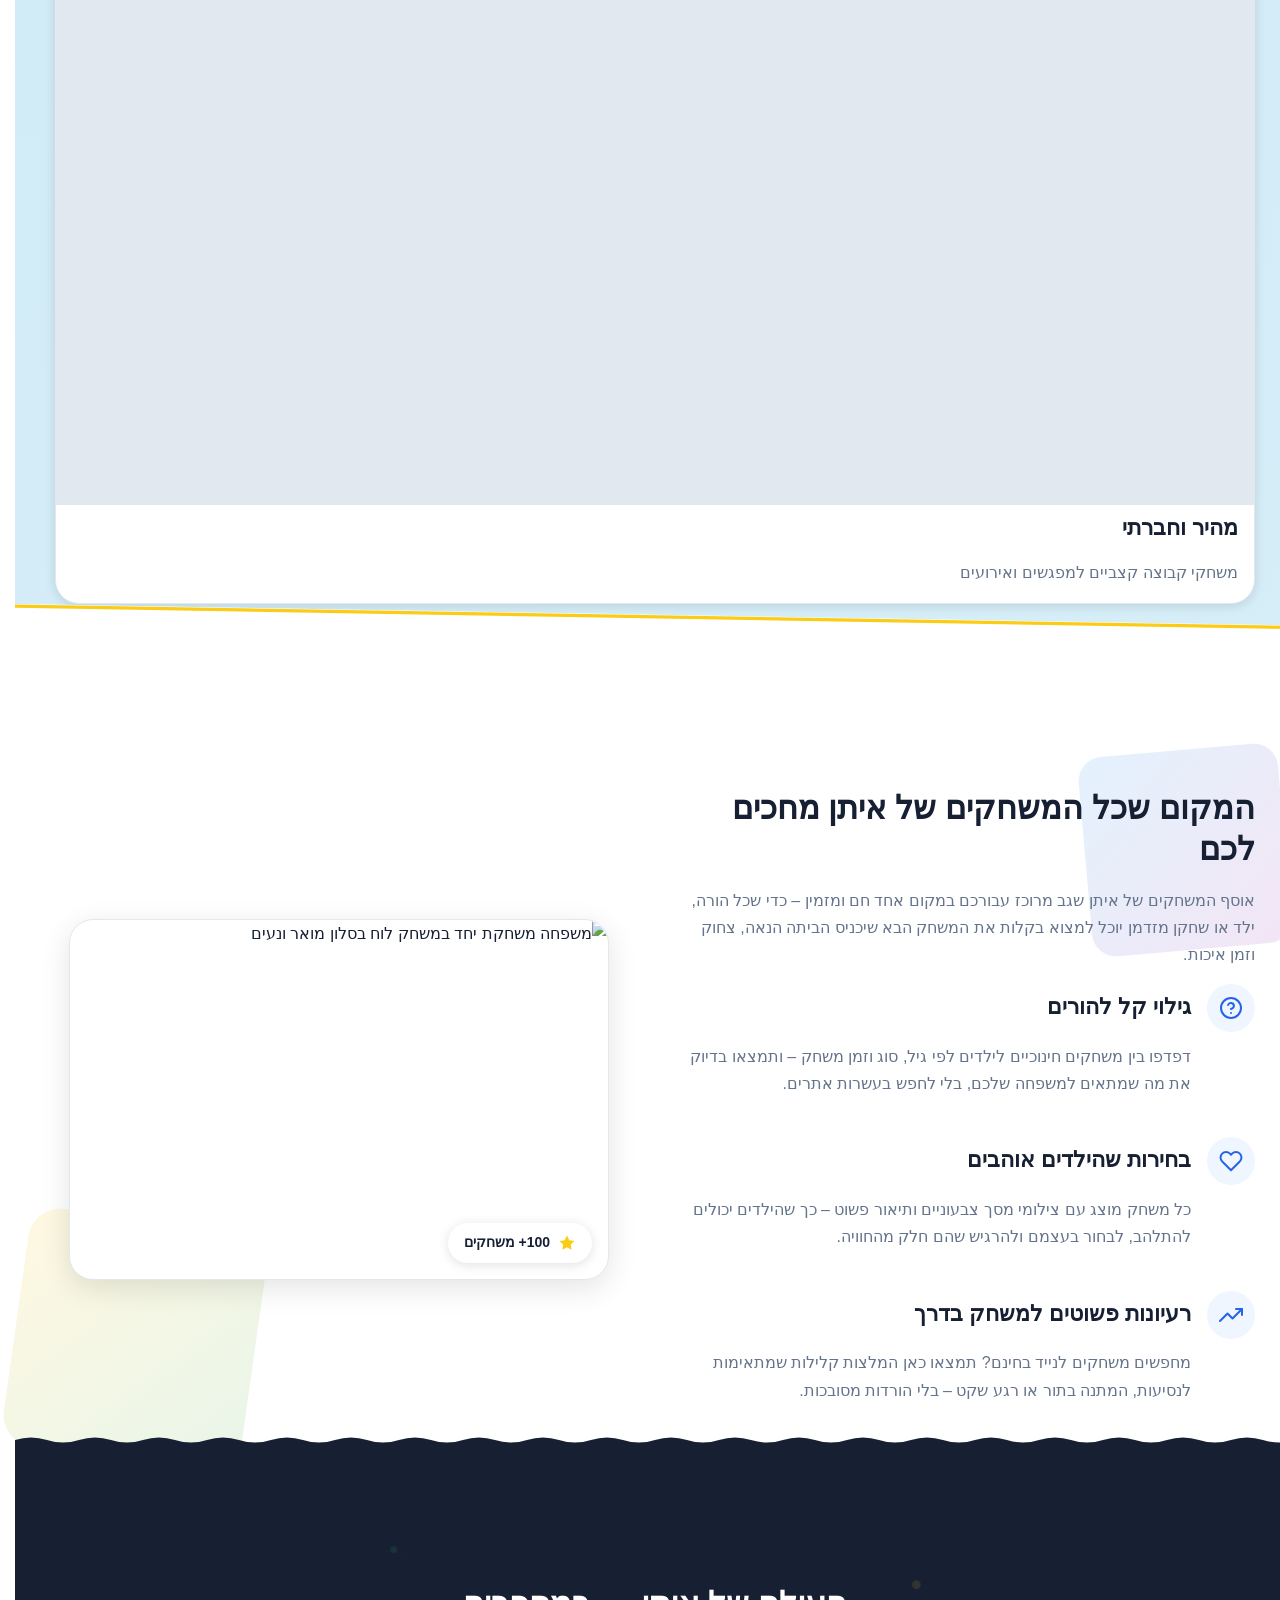
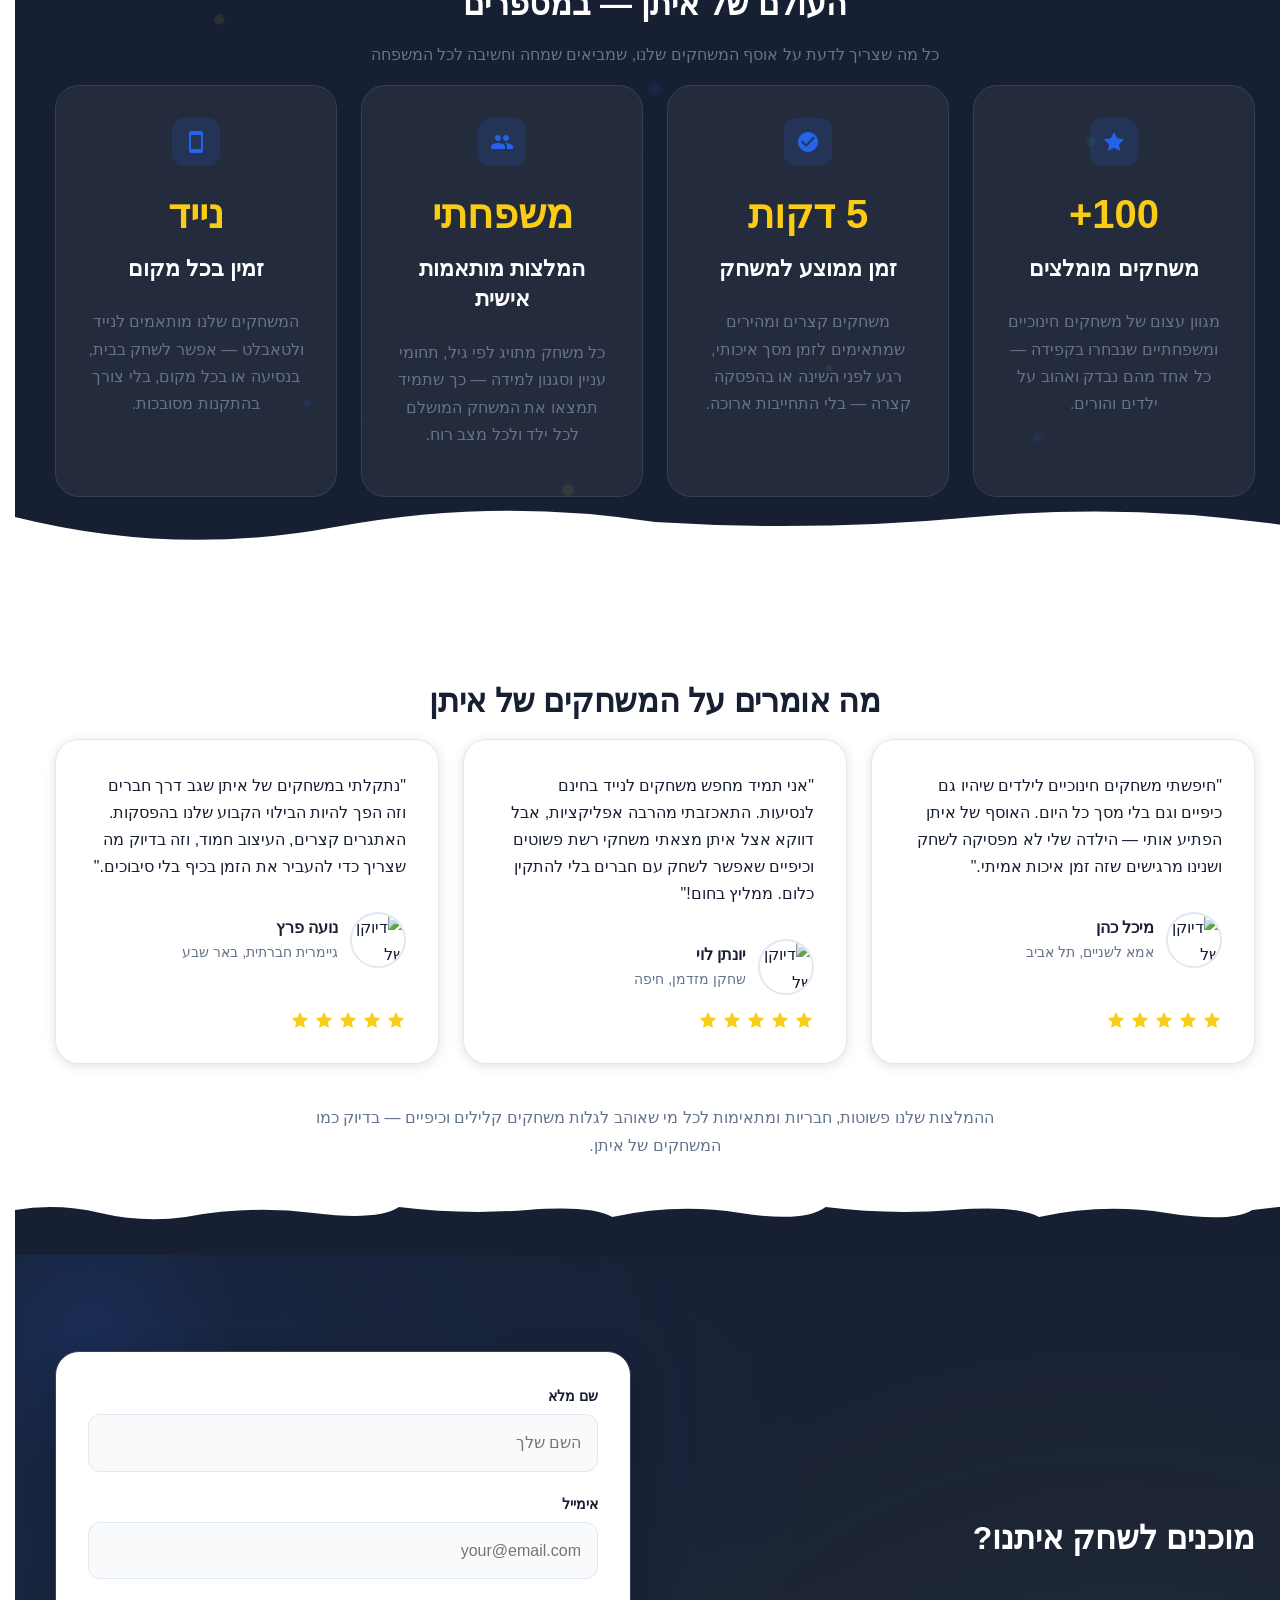
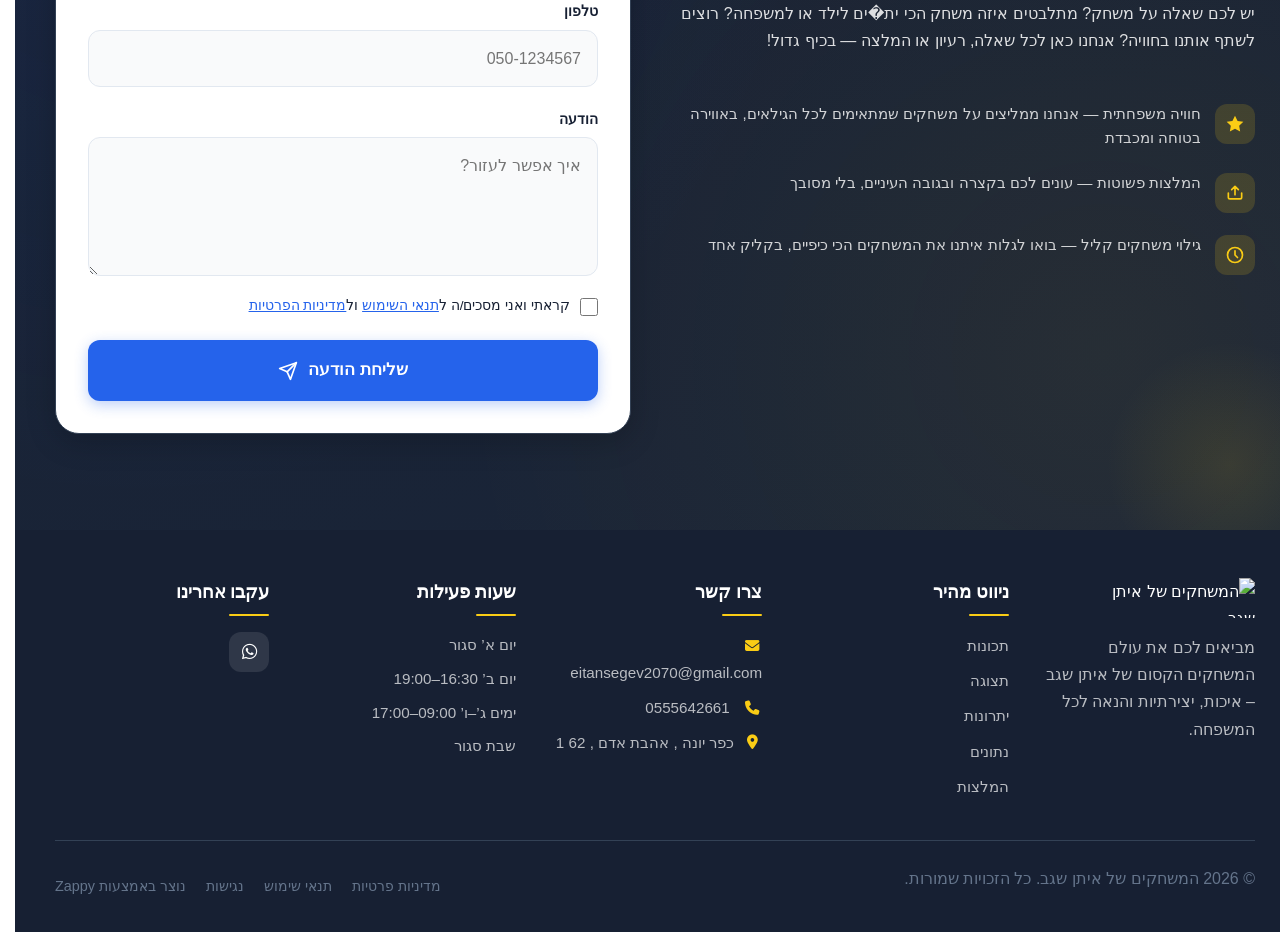
==== commit 6e6a0d4b: "Background sync: Progressive GitHub Sync" ====
--- a/public/index.html
+++ b/public/index.html
@@ -228,7 +228,35 @@
     <meta name="twitter:card" content="summary_large_image">
     <meta name="twitter:title" content="גלו את עולם המשחקים החינוכיים — המשחקים של איתן שגב">
     <meta name="twitter:description" content="הכניסו את הילדים לעולם קסום של משחקים חינוכיים לילדים ומשחקי לוח למשפחה שמפתחים חשיבה ויצירתיות. הצטרפו לאיתן שגב לחוויה בלתי נשכחת!">
-    
+    <meta property="og:type" content="website">
+  <meta property="og:locale" content="he_IL">
+  
+  
+  
+  
+  
+  <link rel="stylesheet" href="https://cdnjs.cloudflare.com/ajax/libs/font-awesome/6.4.0/css/all.min.css">
+  <style>
+    .skip-link { position: absolute; top: 0; left: 0; transform: translateY(-200%); padding: 12px 18px; background: var(--bg-dark, #1a1a1a); color: var(--text-light, #fff); font-weight: 600; border-radius: 0 0 8px 0; z-index: 10000; }
+    .skip-link:focus { transform: none; outline: 2px solid var(--ring, #fff); outline-offset: 2px; }
+    :focus-visible { outline: 2px solid var(--ring, currentColor); outline-offset: 3px; }
+  </style>
+
+
+  
+    <!-- Favicons -->
+    <link rel="icon" type="image/x-icon" href="/assets/favicon.ico">
+    <link rel="icon" type="image/png" sizes="16x16" href="/assets/favicon-16x16.png">
+    <link rel="icon" type="image/png" sizes="32x32" href="/assets/favicon-32x32.png">
+    <link rel="icon" type="image/png" sizes="48x48" href="/assets/favicon-48x48.png">
+    <link rel="icon" type="image/png" sizes="192x192" href="/assets/favicon-192x192.png">
+    <link rel="icon" type="image/png" sizes="512x512" href="/assets/favicon-512x512.png">
+    <link rel="apple-touch-icon" href="/assets/apple-touch-icon.png">
+    <!-- Cookie Consent -->
+    <link rel="stylesheet" href="https://cdn.jsdelivr.net/npm/vanilla-cookieconsent@3/dist/cookieconsent.css">
+    <script src="https://cdn.jsdelivr.net/npm/vanilla-cookieconsent@3/dist/cookieconsent.umd.js"></script>
+    <!-- Mickidum Accessibility Toolbar -->
+    <script src="https://cdn.jsdelivr.net/gh/mickidum/acc_toolbar/acctoolbar/acctoolbar.min.js"></script>
     <link rel="stylesheet" href="/styles.css">
     <script>window.ZAPPY_WEBSITE_ID = "2c0c2017-15a7-45fa-8657-84c7f6a9f8ad"; window.ZAPPY_API_BASE = "https://api.zappy5.com";</script>
 
@@ -320,44 +348,6 @@
     </style>
 </head>
 <body>
-<meta charset="UTF-8">
-  <meta name="viewport" content="width=device-width, initial-scale=1.0">
-  <title>גלו את עולם המשחקים החינוכיים — המשחקים של איתן שגב</title>
-  <meta name="description" content="הכניסו את הילדים לעולם קסום של משחקים חינוכיים לילדים ומשחקי לוח למשפחה שמפתחים חשיבה ויצירתיות. הצטרפו לאיתן שגב לחוויה בלתי נשכחת!">
-  <meta name="keywords" content="משחקים חינוכיים לילדים, משחקי לוח למשפחה, המשחקים של איתן שגב, משחקים לנייד בחינם, משחקי חשיבה לילדים">
-  <meta name="robots" content="index, follow">
-  
-  <meta property="og:title" content="גלו את עולם המשחקים החינוכיים — המשחקים של איתן שגב">
-  <meta property="og:description" content="הכניסו את הילדים לעולם קסום של משחקים חינוכיים לילדים ומשחקי לוח למשפחה שמפתחים חשיבה ויצירתיות. הצטרפו לאיתן שגב לחוויה בלתי נשכחת!">
-  <meta property="og:type" content="website">
-  <meta property="og:locale" content="he_IL">
-  
-  <meta name="twitter:card" content="summary_large_image">
-  <meta name="twitter:title" content="גלו את עולם המשחקים החינוכיים — המשחקים של איתן שגב">
-  <meta name="twitter:description" content="הכניסו את הילדים לעולם קסום של משחקים חינוכיים לילדים ומשחקי לוח למשפחה שמפתחים חשיבה ויצירתיות. הצטרפו לאיתן שגב לחוויה בלתי נשכחת!">
-  <link rel="stylesheet" href="/styles.css">
-  <link rel="stylesheet" href="https://cdnjs.cloudflare.com/ajax/libs/font-awesome/6.4.0/css/all.min.css">
-  <style>
-    .skip-link { position: absolute; top: 0; left: 0; transform: translateY(-200%); padding: 12px 18px; background: var(--bg-dark, #1a1a1a); color: var(--text-light, #fff); font-weight: 600; border-radius: 0 0 8px 0; z-index: 10000; }
-    .skip-link:focus { transform: none; outline: 2px solid var(--ring, #fff); outline-offset: 2px; }
-    :focus-visible { outline: 2px solid var(--ring, currentColor); outline-offset: 3px; }
-  </style>
-
-
-  
-    <!-- Favicons -->
-    <link rel="icon" type="image/x-icon" href="/assets/favicon.ico">
-    <link rel="icon" type="image/png" sizes="16x16" href="/assets/favicon-16x16.png">
-    <link rel="icon" type="image/png" sizes="32x32" href="/assets/favicon-32x32.png">
-    <link rel="icon" type="image/png" sizes="48x48" href="/assets/favicon-48x48.png">
-    <link rel="icon" type="image/png" sizes="192x192" href="/assets/favicon-192x192.png">
-    <link rel="icon" type="image/png" sizes="512x512" href="/assets/favicon-512x512.png">
-    <link rel="apple-touch-icon" href="/assets/apple-touch-icon.png">
-    <!-- Cookie Consent -->
-    <link rel="stylesheet" href="https://cdn.jsdelivr.net/npm/vanilla-cookieconsent@3/dist/cookieconsent.css">
-    <script src="https://cdn.jsdelivr.net/npm/vanilla-cookieconsent@3/dist/cookieconsent.umd.js"></script>
-    <!-- Mickidum Accessibility Toolbar -->
-    <script src="https://cdn.jsdelivr.net/gh/mickidum/acc_toolbar/acctoolbar/acctoolbar.min.js"></script>
 <a class="skip-link" href="#main">דלג לתוכן הראשי</a>
   <nav class="navbar" dir="rtl">
   <!-- Mobile buttons: MUST be direct children of .navbar (outside nav-container) -->
@@ -1422,15 +1412,16 @@
       <div class="footer-col footer-hours-col">
         <h4>שעות פעילות</h4>
         <ul class="footer-hours"><li><a href="/"><span class="hours-day">יום א’</span> <span class="hours-time">סגור</span></a></li>
-<li><a href="/"><span class="hours-day">ימים ב’–ו’</span> <span class="hours-time">09:00–17:00</span></a></li>
+<li><a href="/"><span class="hours-day">יום ב’</span> <span class="hours-time">16:30–19:00</span></a></li>
+<li><a href="/"><span class="hours-day">ימים ג’–ו’</span> <span class="hours-time">09:00–17:00</span></a></li>
 <li><a href="/"><span class="hours-day">שבת</span> <span class="hours-time">סגור</span></a></li></ul>
       </div>
       <div class="footer-col footer-social-col">
         <h4>עקבו אחרינו</h4>
         <div class="footer-social">
-          <a href="#" aria-label="Facebook" data-zappy-social-placeholder="true"><i class="fab fa-facebook-f"></i></a>
-          <a href="#" aria-label="Instagram" data-zappy-social-placeholder="true"><i class="fab fa-instagram"></i></a>
-          <a href="#" aria-label="WhatsApp" data-zappy-social-placeholder="true"><i class="fab fa-whatsapp"></i></a>
+          <a href="#" aria-label="Facebook" data-zappy-social-placeholder="true" style="display:none !important;"><i class="fab fa-facebook-f"></i></a>
+          <a href="#" aria-label="Instagram" data-zappy-social-placeholder="true" style="display:none !important;"><i class="fab fa-instagram"></i></a>
+          <a href="https://wa.me/972555642661" aria-label="WhatsApp" data-zappy-social-placeholder="true"><i class="fab fa-whatsapp"></i></a>
         </div>
       </div>
     </div>
@@ -1448,13 +1439,11 @@
   </div>
 </footer>
   
-  <a href="https://wa.me/0555642661" class="whatsapp-float" aria-label="WhatsApp">
+  <a href="https://wa.me/972555642661" class="whatsapp-float" aria-label="WhatsApp">
     <i class="fab fa-whatsapp"></i>
   </a>
   
-  <script src="/script.js"></script>
-
-    <div data-integration="accessibility:toolbar"></div>
+  <div data-integration="accessibility:toolbar"></div>
 
     <script src="/script.js"></script>
 
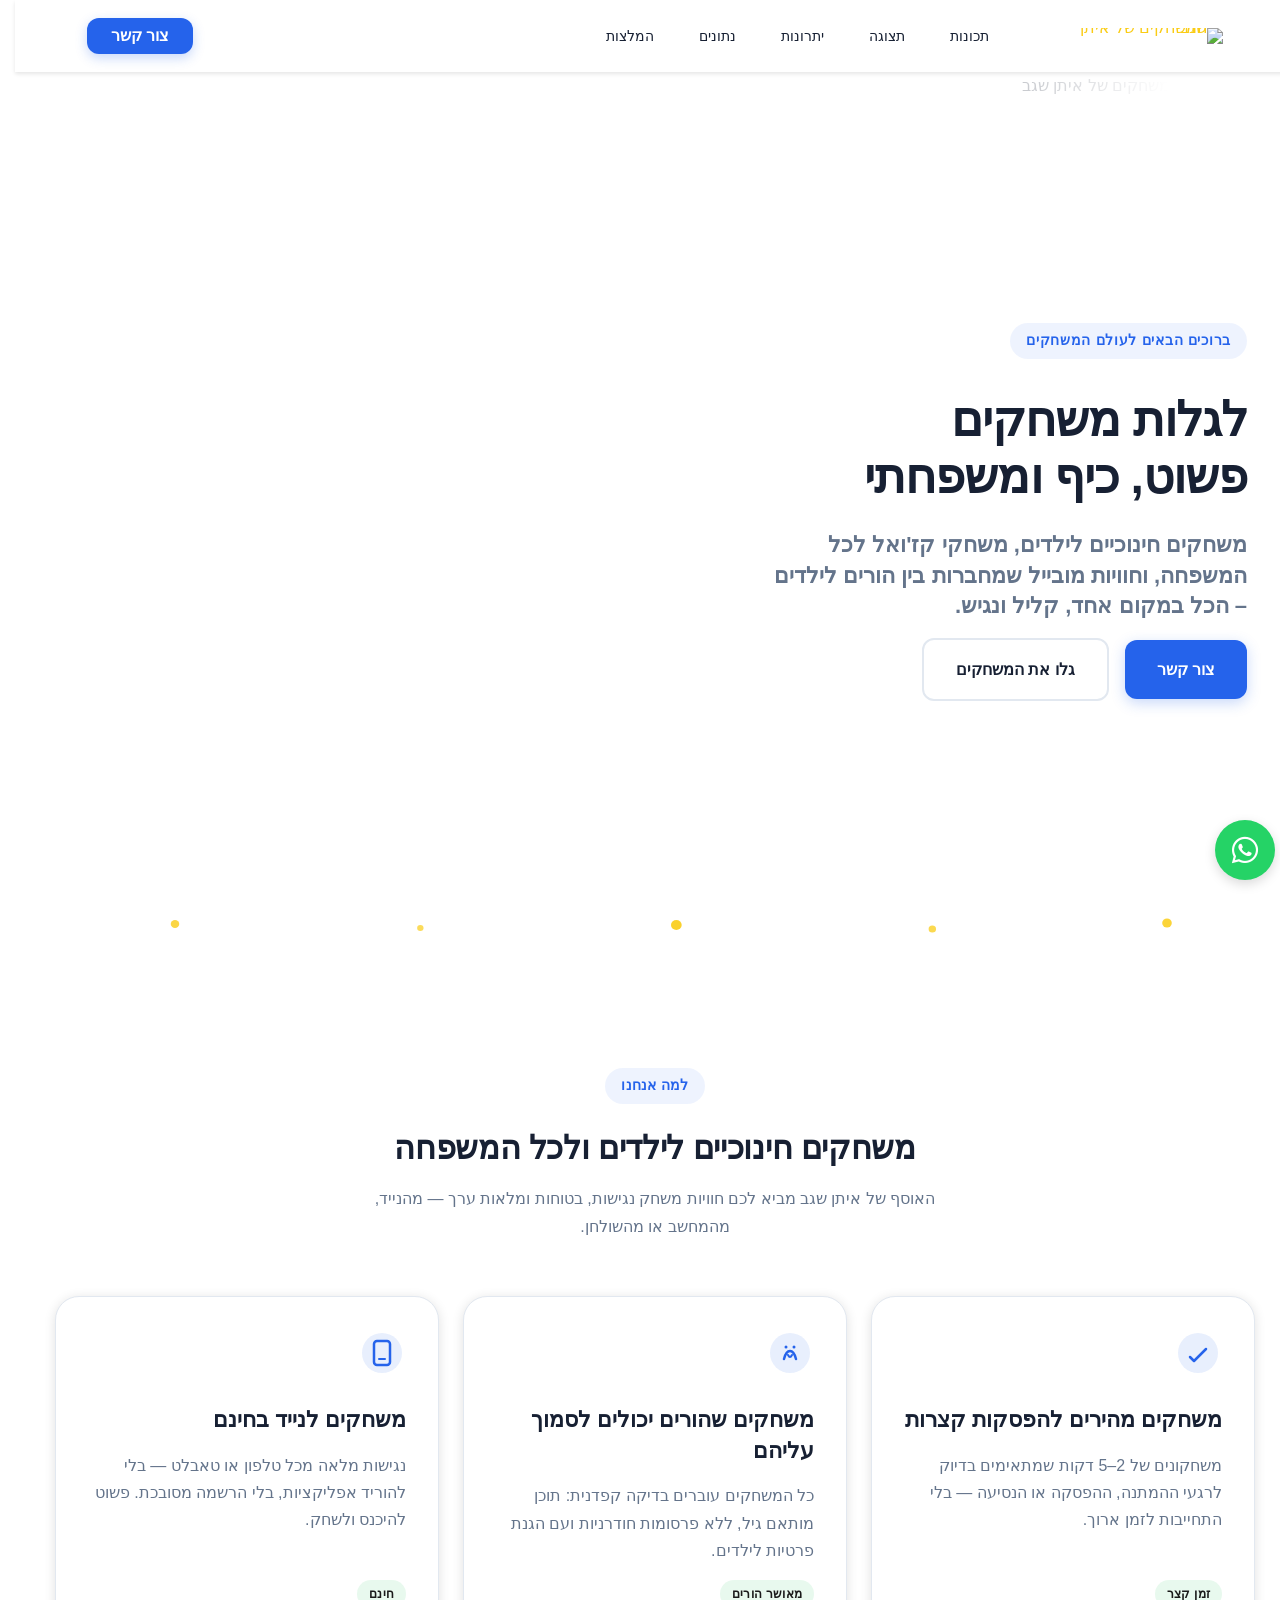
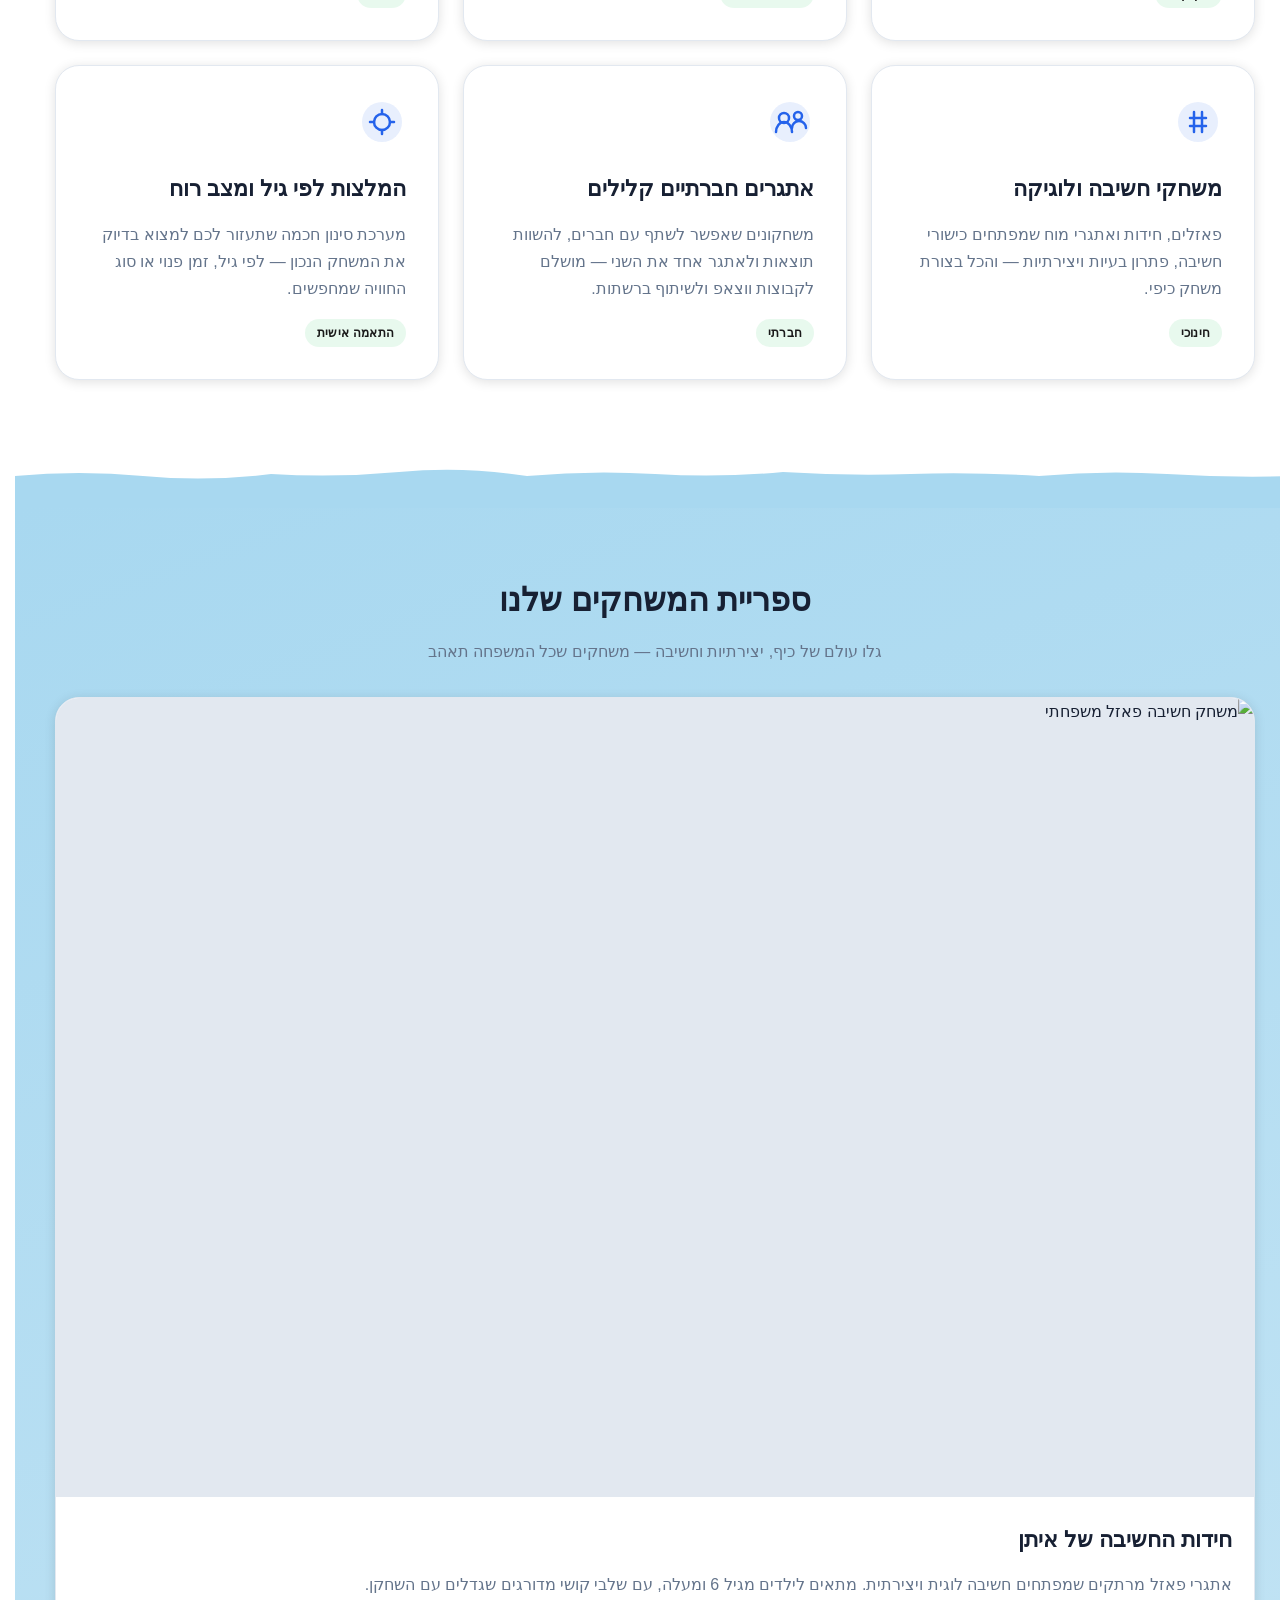
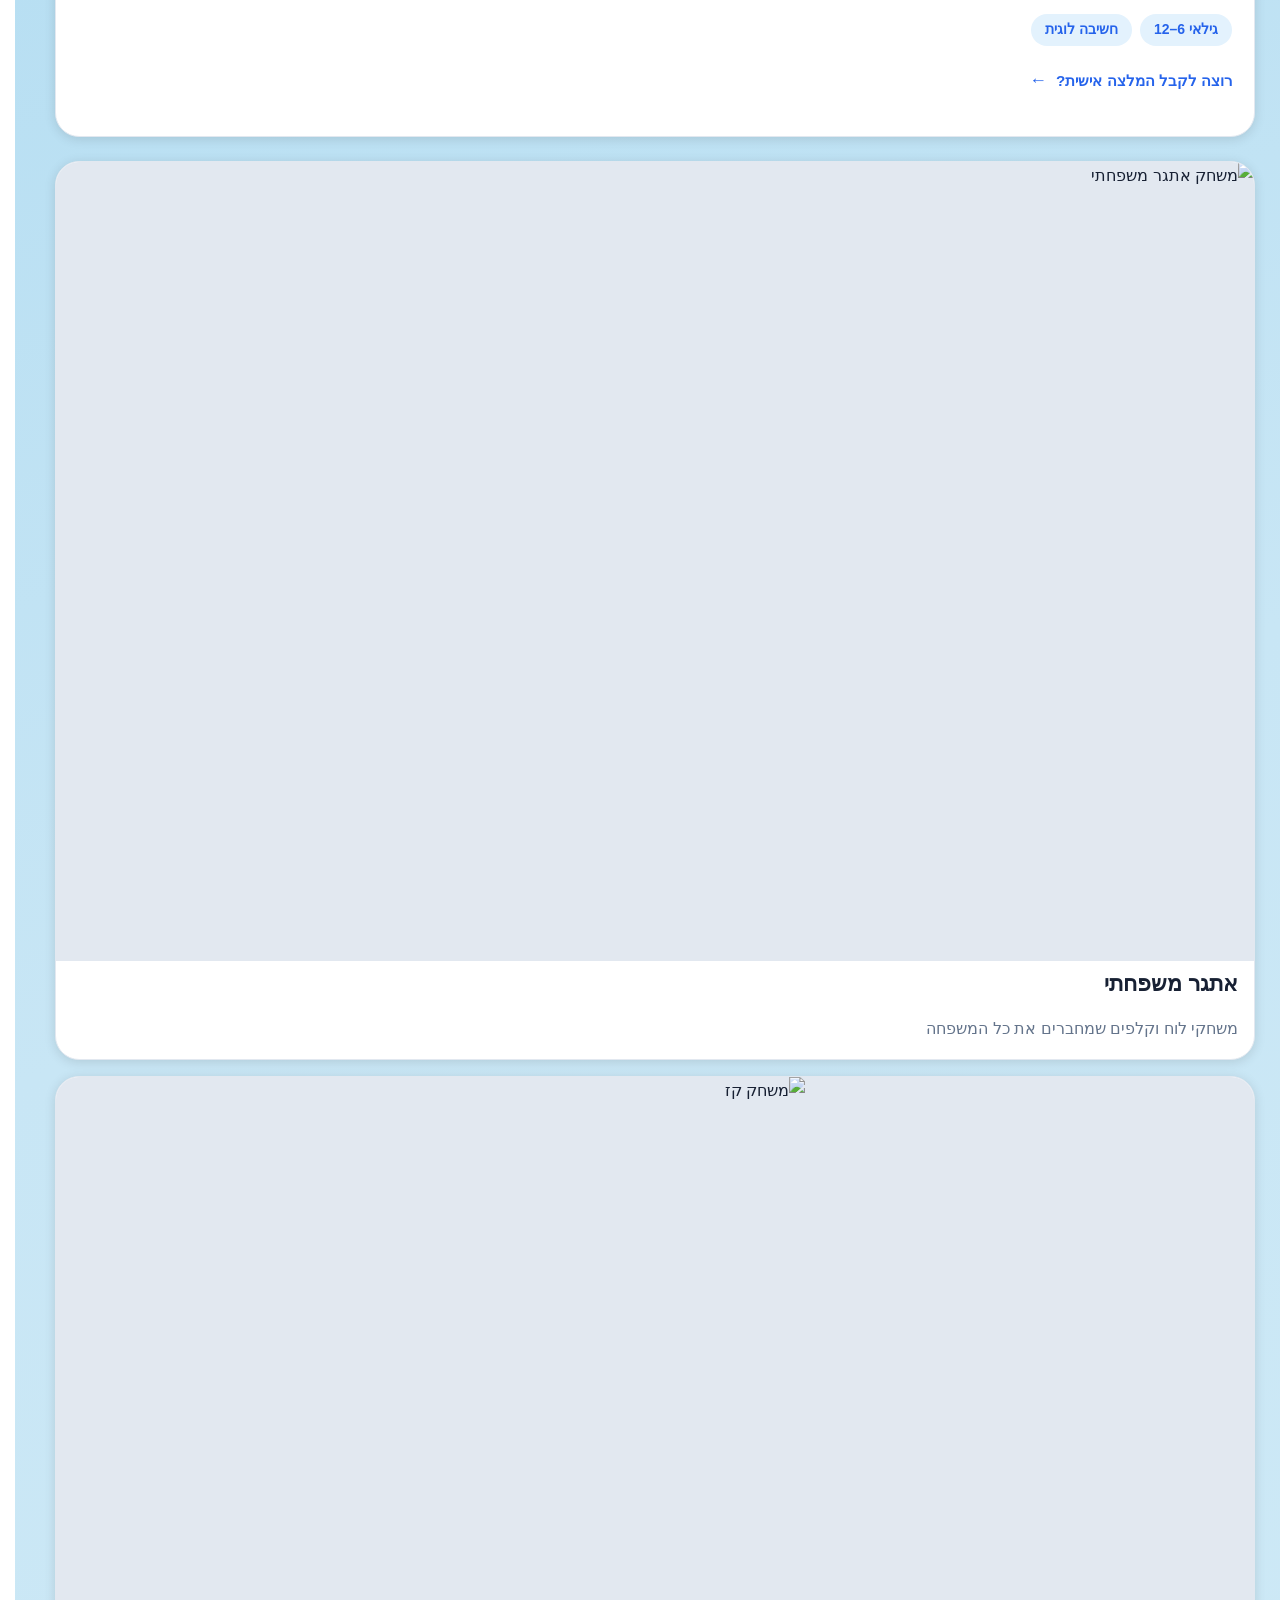
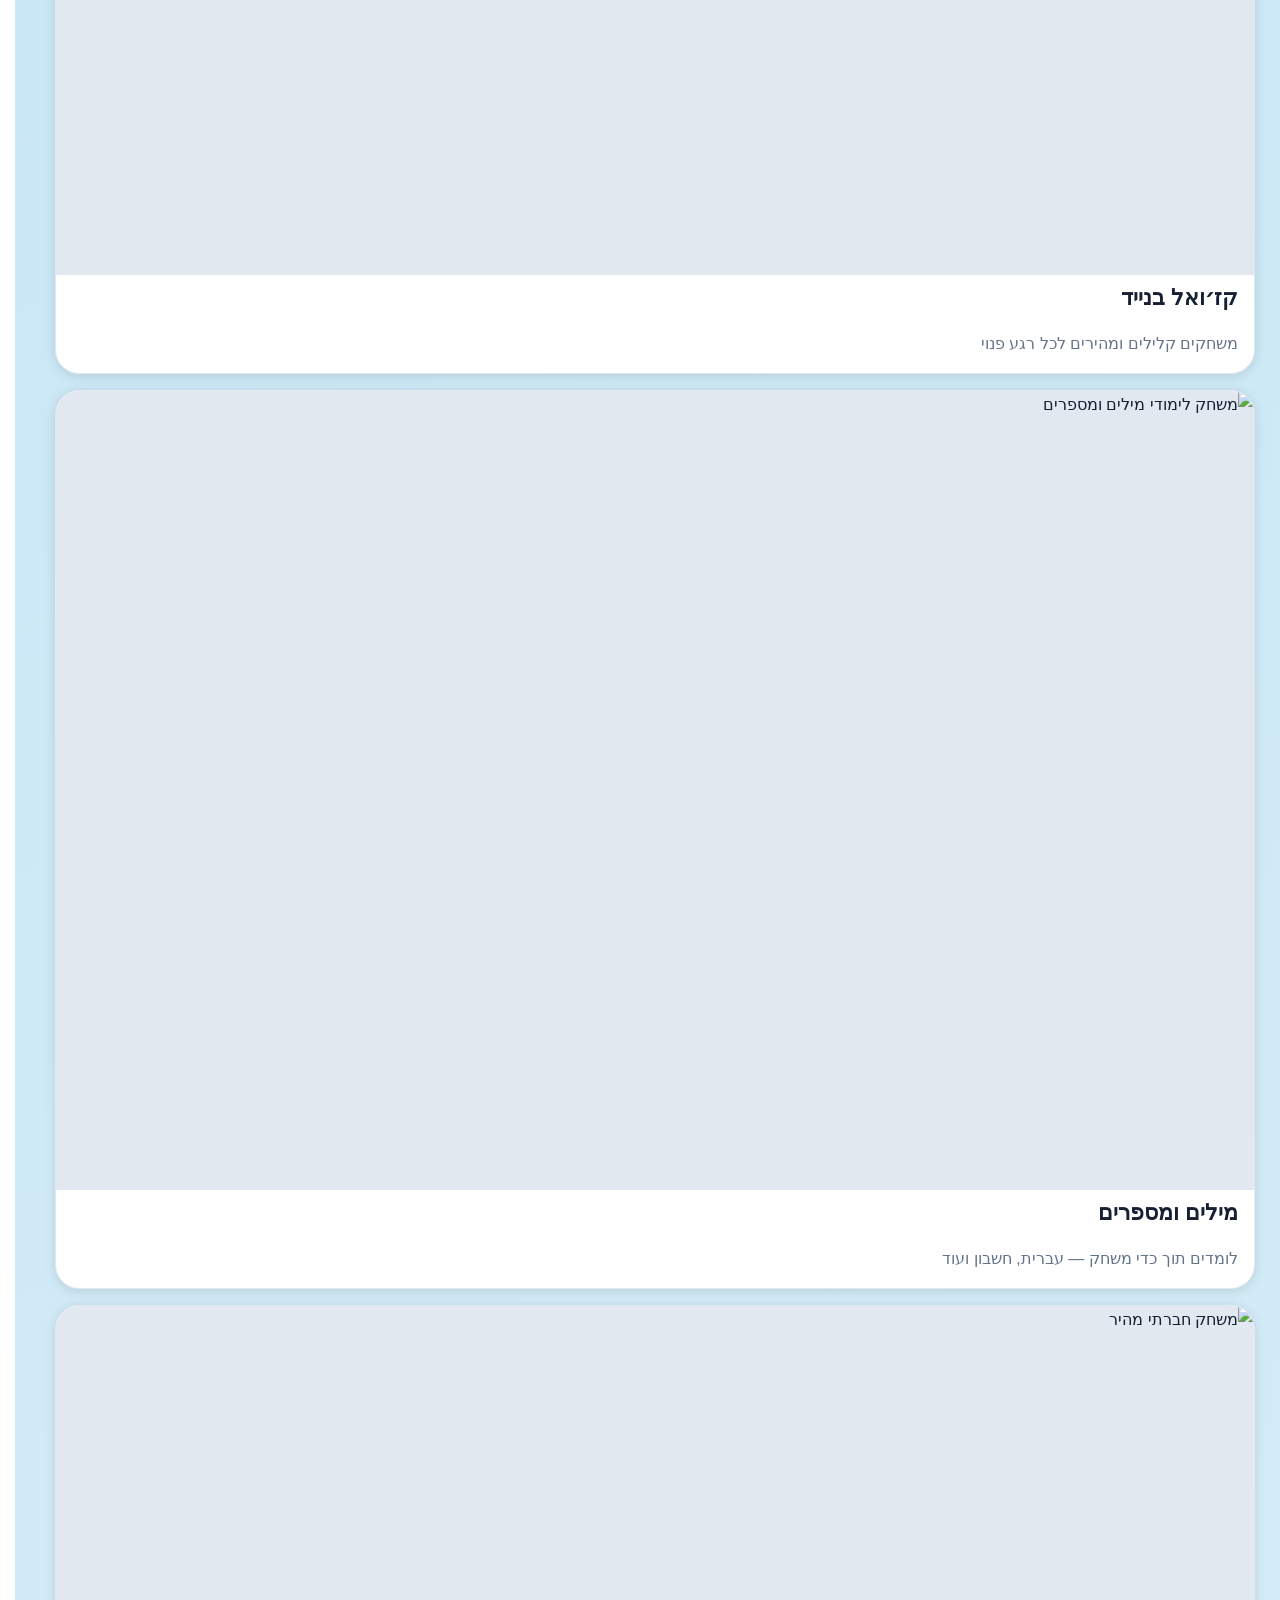
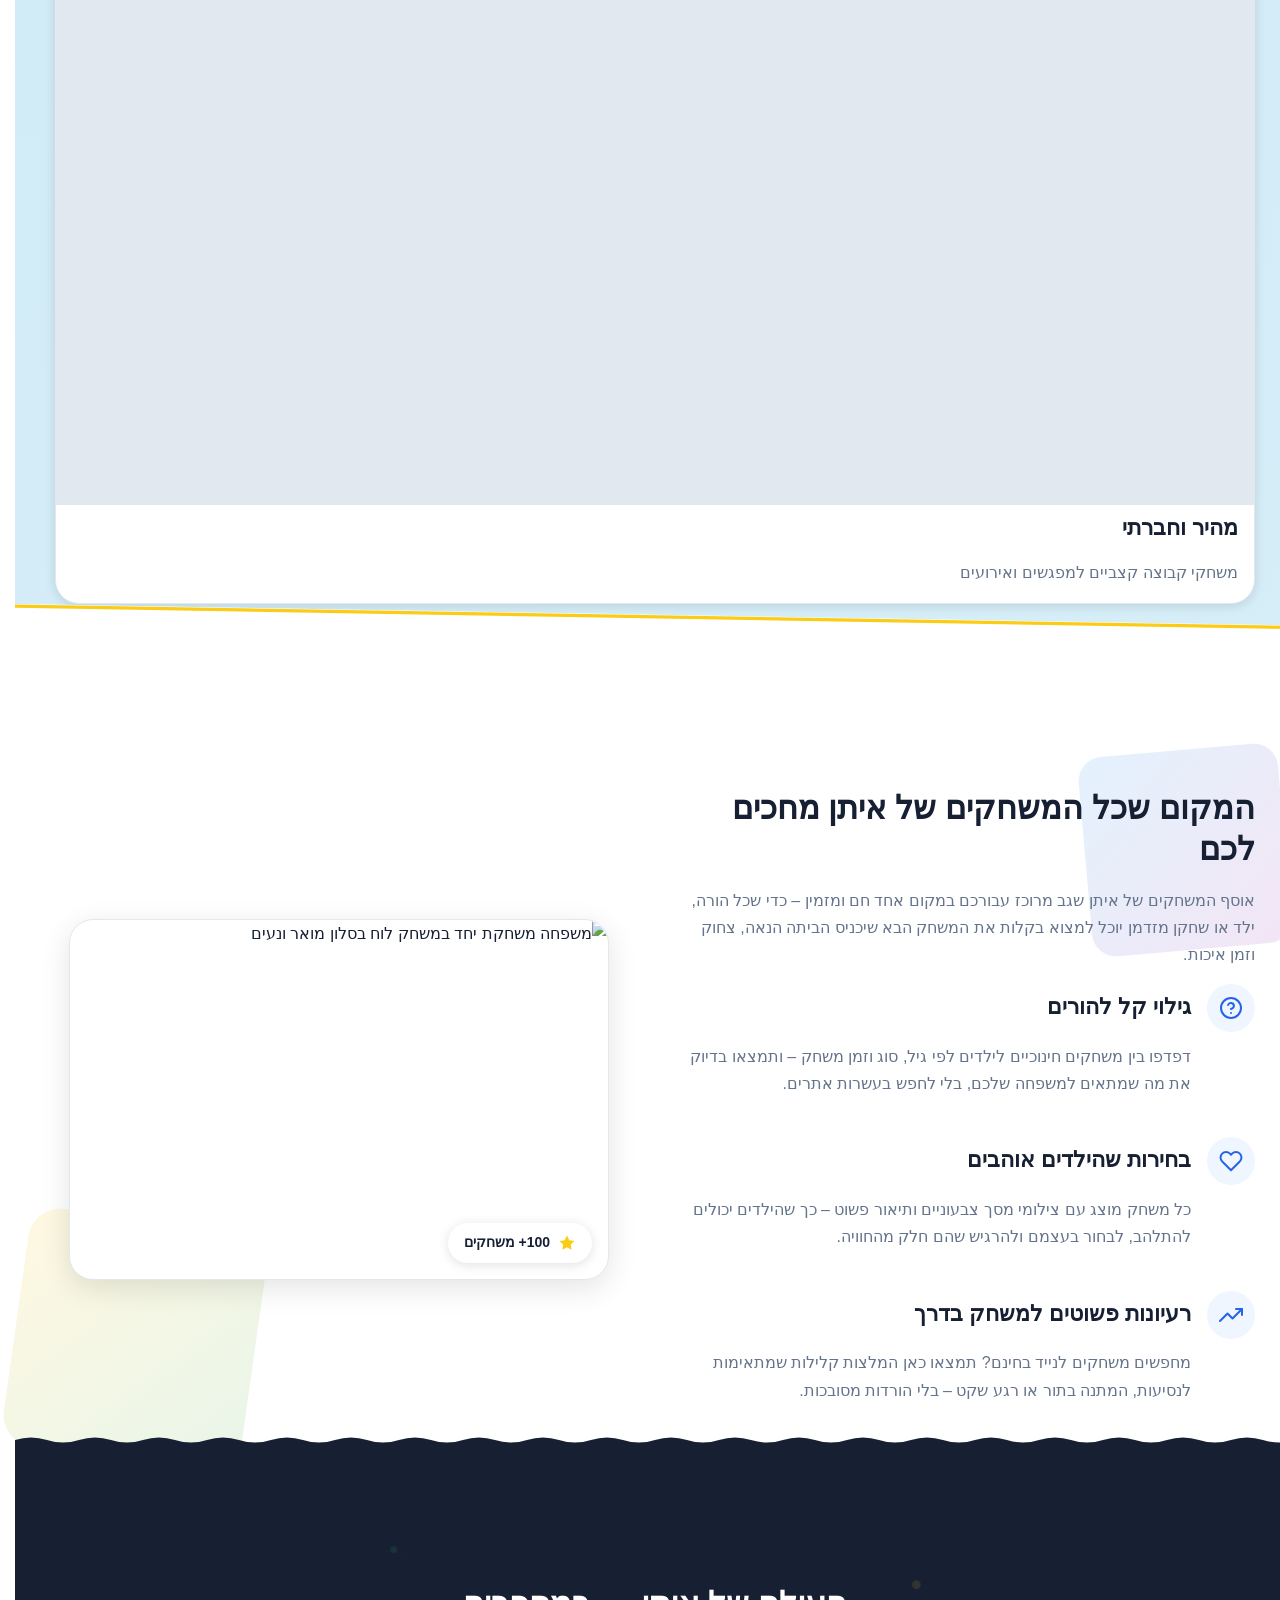
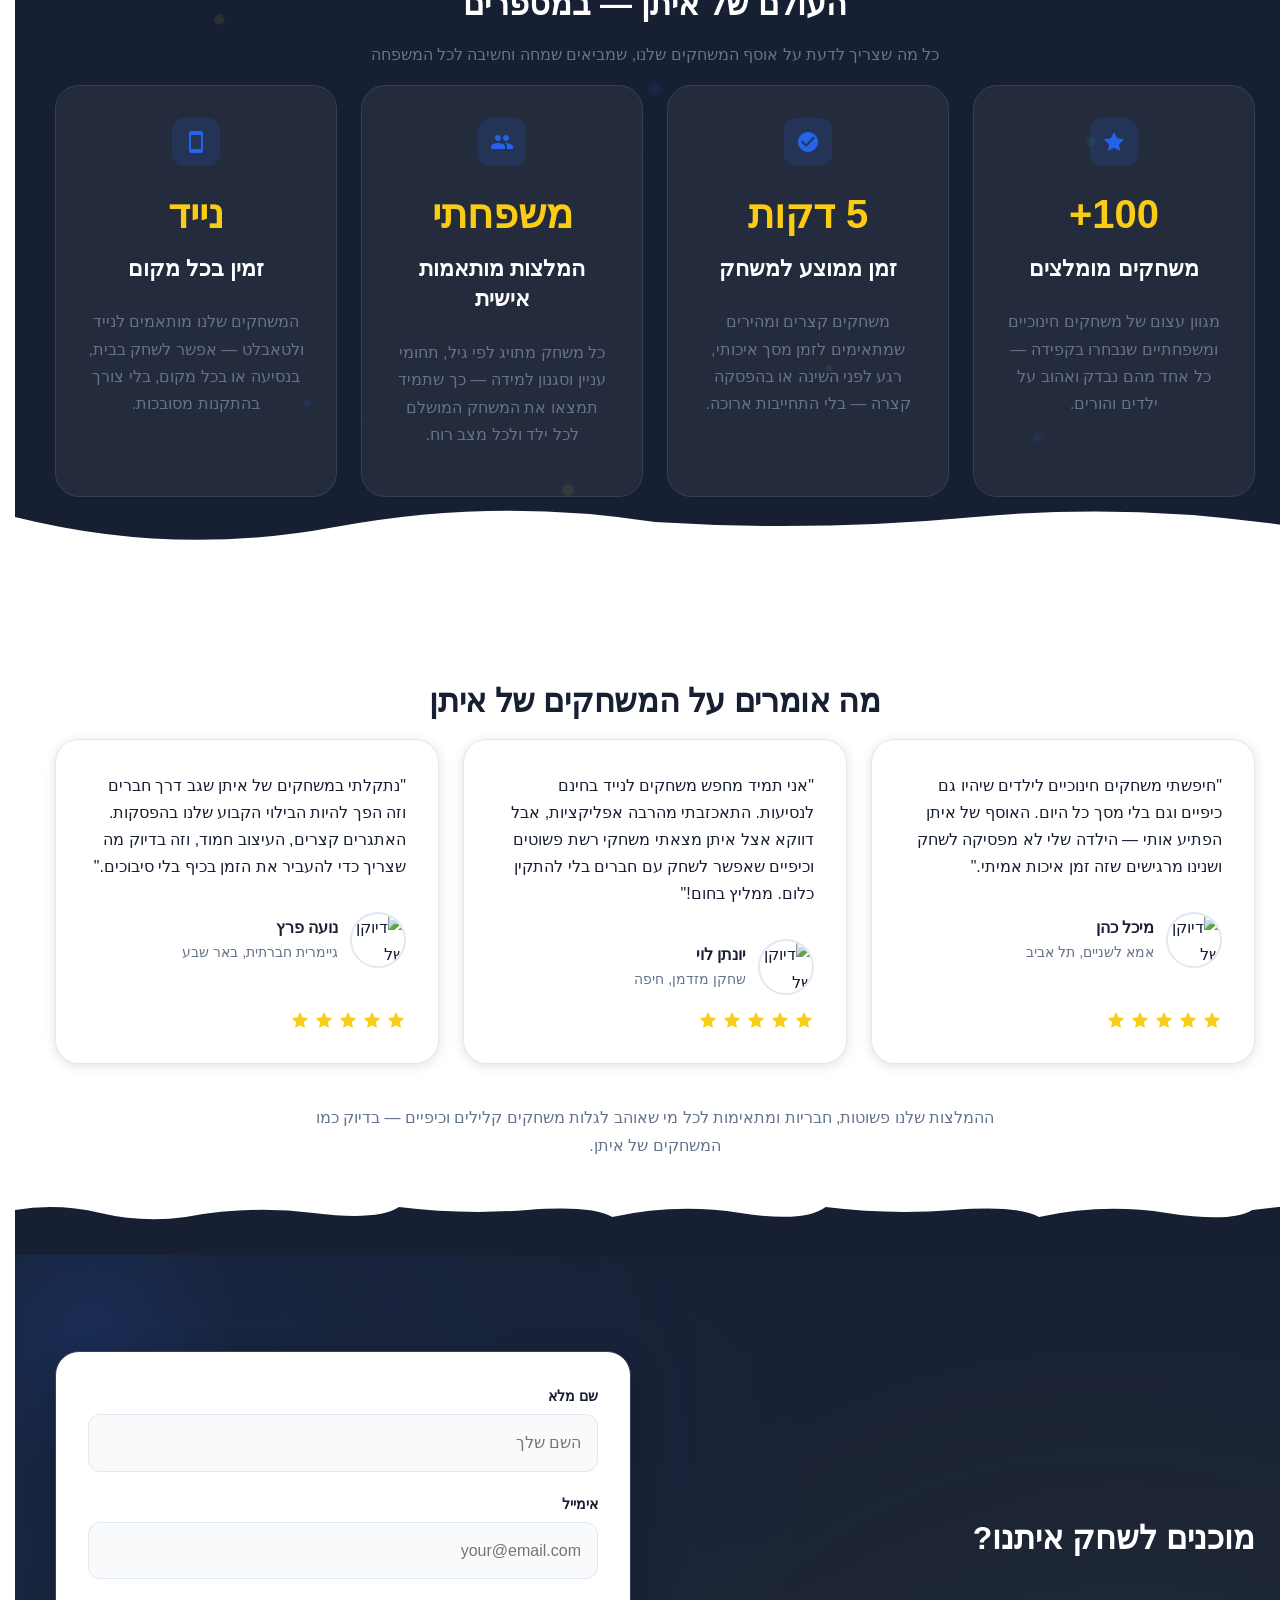
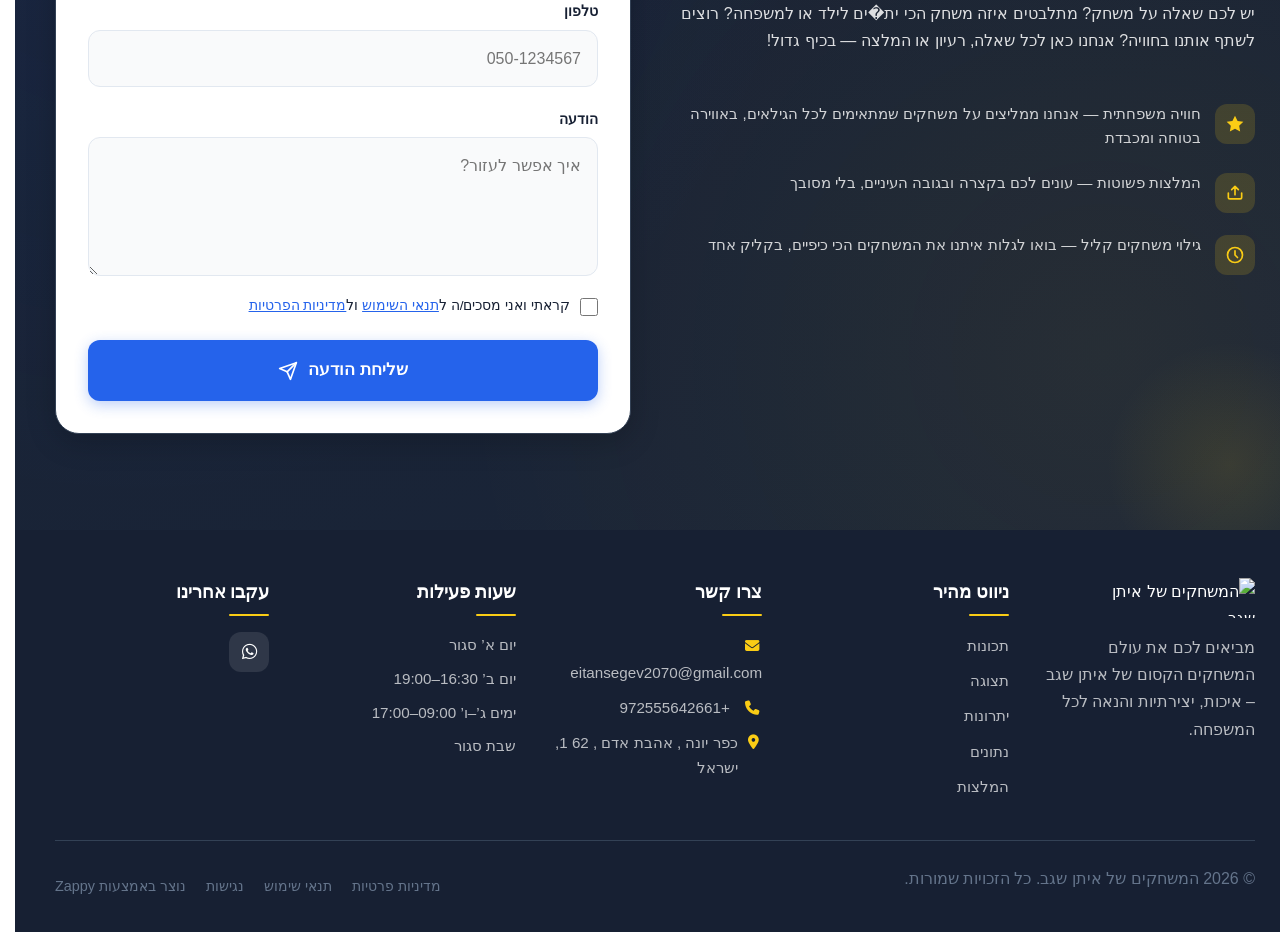
==== commit 3b48eb79: "Background sync: Progressive GitHub Sync" ====
--- a/public/index.html
+++ b/public/index.html
@@ -228,35 +228,7 @@
     <meta name="twitter:card" content="summary_large_image">
     <meta name="twitter:title" content="גלו את עולם המשחקים החינוכיים — המשחקים של איתן שגב">
     <meta name="twitter:description" content="הכניסו את הילדים לעולם קסום של משחקים חינוכיים לילדים ומשחקי לוח למשפחה שמפתחים חשיבה ויצירתיות. הצטרפו לאיתן שגב לחוויה בלתי נשכחת!">
-    <meta property="og:type" content="website">
-  <meta property="og:locale" content="he_IL">
-  
-  
-  
-  
-  
-  <link rel="stylesheet" href="https://cdnjs.cloudflare.com/ajax/libs/font-awesome/6.4.0/css/all.min.css">
-  <style>
-    .skip-link { position: absolute; top: 0; left: 0; transform: translateY(-200%); padding: 12px 18px; background: var(--bg-dark, #1a1a1a); color: var(--text-light, #fff); font-weight: 600; border-radius: 0 0 8px 0; z-index: 10000; }
-    .skip-link:focus { transform: none; outline: 2px solid var(--ring, #fff); outline-offset: 2px; }
-    :focus-visible { outline: 2px solid var(--ring, currentColor); outline-offset: 3px; }
-  </style>
-
-
-  
-    <!-- Favicons -->
-    <link rel="icon" type="image/x-icon" href="/assets/favicon.ico">
-    <link rel="icon" type="image/png" sizes="16x16" href="/assets/favicon-16x16.png">
-    <link rel="icon" type="image/png" sizes="32x32" href="/assets/favicon-32x32.png">
-    <link rel="icon" type="image/png" sizes="48x48" href="/assets/favicon-48x48.png">
-    <link rel="icon" type="image/png" sizes="192x192" href="/assets/favicon-192x192.png">
-    <link rel="icon" type="image/png" sizes="512x512" href="/assets/favicon-512x512.png">
-    <link rel="apple-touch-icon" href="/assets/apple-touch-icon.png">
-    <!-- Cookie Consent -->
-    <link rel="stylesheet" href="https://cdn.jsdelivr.net/npm/vanilla-cookieconsent@3/dist/cookieconsent.css">
-    <script src="https://cdn.jsdelivr.net/npm/vanilla-cookieconsent@3/dist/cookieconsent.umd.js"></script>
-    <!-- Mickidum Accessibility Toolbar -->
-    <script src="https://cdn.jsdelivr.net/gh/mickidum/acc_toolbar/acctoolbar/acctoolbar.min.js"></script>
+    
     <link rel="stylesheet" href="/styles.css">
     <script>window.ZAPPY_WEBSITE_ID = "2c0c2017-15a7-45fa-8657-84c7f6a9f8ad"; window.ZAPPY_API_BASE = "https://api.zappy5.com";</script>
 
@@ -348,6 +320,44 @@
     </style>
 </head>
 <body>
+<meta charset="UTF-8">
+  <meta name="viewport" content="width=device-width, initial-scale=1.0">
+  <title>גלו את עולם המשחקים החינוכיים — המשחקים של איתן שגב</title>
+  <meta name="description" content="הכניסו את הילדים לעולם קסום של משחקים חינוכיים לילדים ומשחקי לוח למשפחה שמפתחים חשיבה ויצירתיות. הצטרפו לאיתן שגב לחוויה בלתי נשכחת!">
+  <meta name="keywords" content="משחקים חינוכיים לילדים, משחקי לוח למשפחה, המשחקים של איתן שגב, משחקים לנייד בחינם, משחקי חשיבה לילדים">
+  <meta name="robots" content="index, follow">
+  
+  <meta property="og:title" content="גלו את עולם המשחקים החינוכיים — המשחקים של איתן שגב">
+  <meta property="og:description" content="הכניסו את הילדים לעולם קסום של משחקים חינוכיים לילדים ומשחקי לוח למשפחה שמפתחים חשיבה ויצירתיות. הצטרפו לאיתן שגב לחוויה בלתי נשכחת!">
+  <meta property="og:type" content="website">
+  <meta property="og:locale" content="he_IL">
+  
+  <meta name="twitter:card" content="summary_large_image">
+  <meta name="twitter:title" content="גלו את עולם המשחקים החינוכיים — המשחקים של איתן שגב">
+  <meta name="twitter:description" content="הכניסו את הילדים לעולם קסום של משחקים חינוכיים לילדים ומשחקי לוח למשפחה שמפתחים חשיבה ויצירתיות. הצטרפו לאיתן שגב לחוויה בלתי נשכחת!">
+  <link rel="stylesheet" href="/styles.css">
+  <link rel="stylesheet" href="https://cdnjs.cloudflare.com/ajax/libs/font-awesome/6.4.0/css/all.min.css">
+  <style>
+    .skip-link { position: absolute; top: 0; left: 0; transform: translateY(-200%); padding: 12px 18px; background: var(--bg-dark, #1a1a1a); color: var(--text-light, #fff); font-weight: 600; border-radius: 0 0 8px 0; z-index: 10000; }
+    .skip-link:focus { transform: none; outline: 2px solid var(--ring, #fff); outline-offset: 2px; }
+    :focus-visible { outline: 2px solid var(--ring, currentColor); outline-offset: 3px; }
+  </style>
+
+
+  
+    <!-- Favicons -->
+    <link rel="icon" type="image/x-icon" href="/assets/favicon.ico">
+    <link rel="icon" type="image/png" sizes="16x16" href="/assets/favicon-16x16.png">
+    <link rel="icon" type="image/png" sizes="32x32" href="/assets/favicon-32x32.png">
+    <link rel="icon" type="image/png" sizes="48x48" href="/assets/favicon-48x48.png">
+    <link rel="icon" type="image/png" sizes="192x192" href="/assets/favicon-192x192.png">
+    <link rel="icon" type="image/png" sizes="512x512" href="/assets/favicon-512x512.png">
+    <link rel="apple-touch-icon" href="/assets/apple-touch-icon.png">
+    <!-- Cookie Consent -->
+    <link rel="stylesheet" href="https://cdn.jsdelivr.net/npm/vanilla-cookieconsent@3/dist/cookieconsent.css">
+    <script src="https://cdn.jsdelivr.net/npm/vanilla-cookieconsent@3/dist/cookieconsent.umd.js"></script>
+    <!-- Mickidum Accessibility Toolbar -->
+    <script src="https://cdn.jsdelivr.net/gh/mickidum/acc_toolbar/acctoolbar/acctoolbar.min.js"></script>
 <a class="skip-link" href="#main">דלג לתוכן הראשי</a>
   <nav class="navbar" dir="rtl">
   <!-- Mobile buttons: MUST be direct children of .navbar (outside nav-container) -->
@@ -360,7 +370,7 @@
     </svg>
   </button>
   
-  <button class="phone-header-btn" data-phone="0555642661" aria-label="Call">
+  <button class="phone-header-btn" data-phone="+972555642661" aria-label="Call">
     <svg width="20" height="20" viewBox="0 0 24 24" fill="currentColor">
       <path d="M22 16.92v3a2 2 0 0 1-2.18 2 19.79 19.79 0 0 1-8.63-3.07 19.5 19.5 0 0 1-6-6 19.79 19.79 0 0 1-3.07-8.67A2 2 0 0 1 4.11 2h3a2 2 0 0 1 2 1.72 12.84 12.84 0 0 0 .7 2.81 2 2 0 0 1-.45 2.11L8.09 9.91a16 16 0 0 0 6 6l1.27-1.27a2 2 0 0 1 2.11-.45 12.84 12.84 0 0 0 2.81.7A2 2 0 0 1 22 16.92z"></path>
     </svg>
@@ -1403,10 +1413,10 @@
           </li>
           <li>
             <span class="contact-icon"><i class="fas fa-phone"></i></span>
-            <span class="contact-text"><a href="tel:0555642661">0555642661</a></span>
+            <span class="contact-text"><a href="tel:+972555642661">+972555642661</a></span>
           </li>
-          <li><a href="https://www.google.com/maps/search/?api=1&amp;query=%D7%9B%D7%A4%D7%A8%20%D7%99%D7%95%D7%A0%D7%94%20%2C%20%D7%90%D7%94%D7%91%D7%AA%20%D7%90%D7%93%D7%9D%20%2C%2062%201" target="_blank" rel="noopener noreferrer" style="display:flex;align-items:flex-start;gap:inherit"><span class="contact-icon"><i class="fas fa-map-marker-alt"></i></span>
-            <span class="contact-text">כפר יונה , אהבת אדם , 62 1</span></a></li>
+          <li><a href="https://www.google.com/maps/search/?api=1&amp;query=%D7%9B%D7%A4%D7%A8%20%D7%99%D7%95%D7%A0%D7%94%20%2C%20%D7%90%D7%94%D7%91%D7%AA%20%D7%90%D7%93%D7%9D%20%2C%2062%201%2C%20%D7%99%D7%A9%D7%A8%D7%90%D7%9C" target="_blank" rel="noopener noreferrer" style="display:flex;align-items:flex-start;gap:inherit"><span class="contact-icon"><i class="fas fa-map-marker-alt"></i></span>
+            <span class="contact-text">כפר יונה , אהבת אדם , 62 1, ישראל</span></a></li>
         </ul>
       </div>
       <div class="footer-col footer-hours-col">
@@ -1443,7 +1453,9 @@
     <i class="fab fa-whatsapp"></i>
   </a>
   
-  <div data-integration="accessibility:toolbar"></div>
+  <script src="/script.js"></script>
+
+    <div data-integration="accessibility:toolbar"></div>
 
     <script src="/script.js"></script>
 
